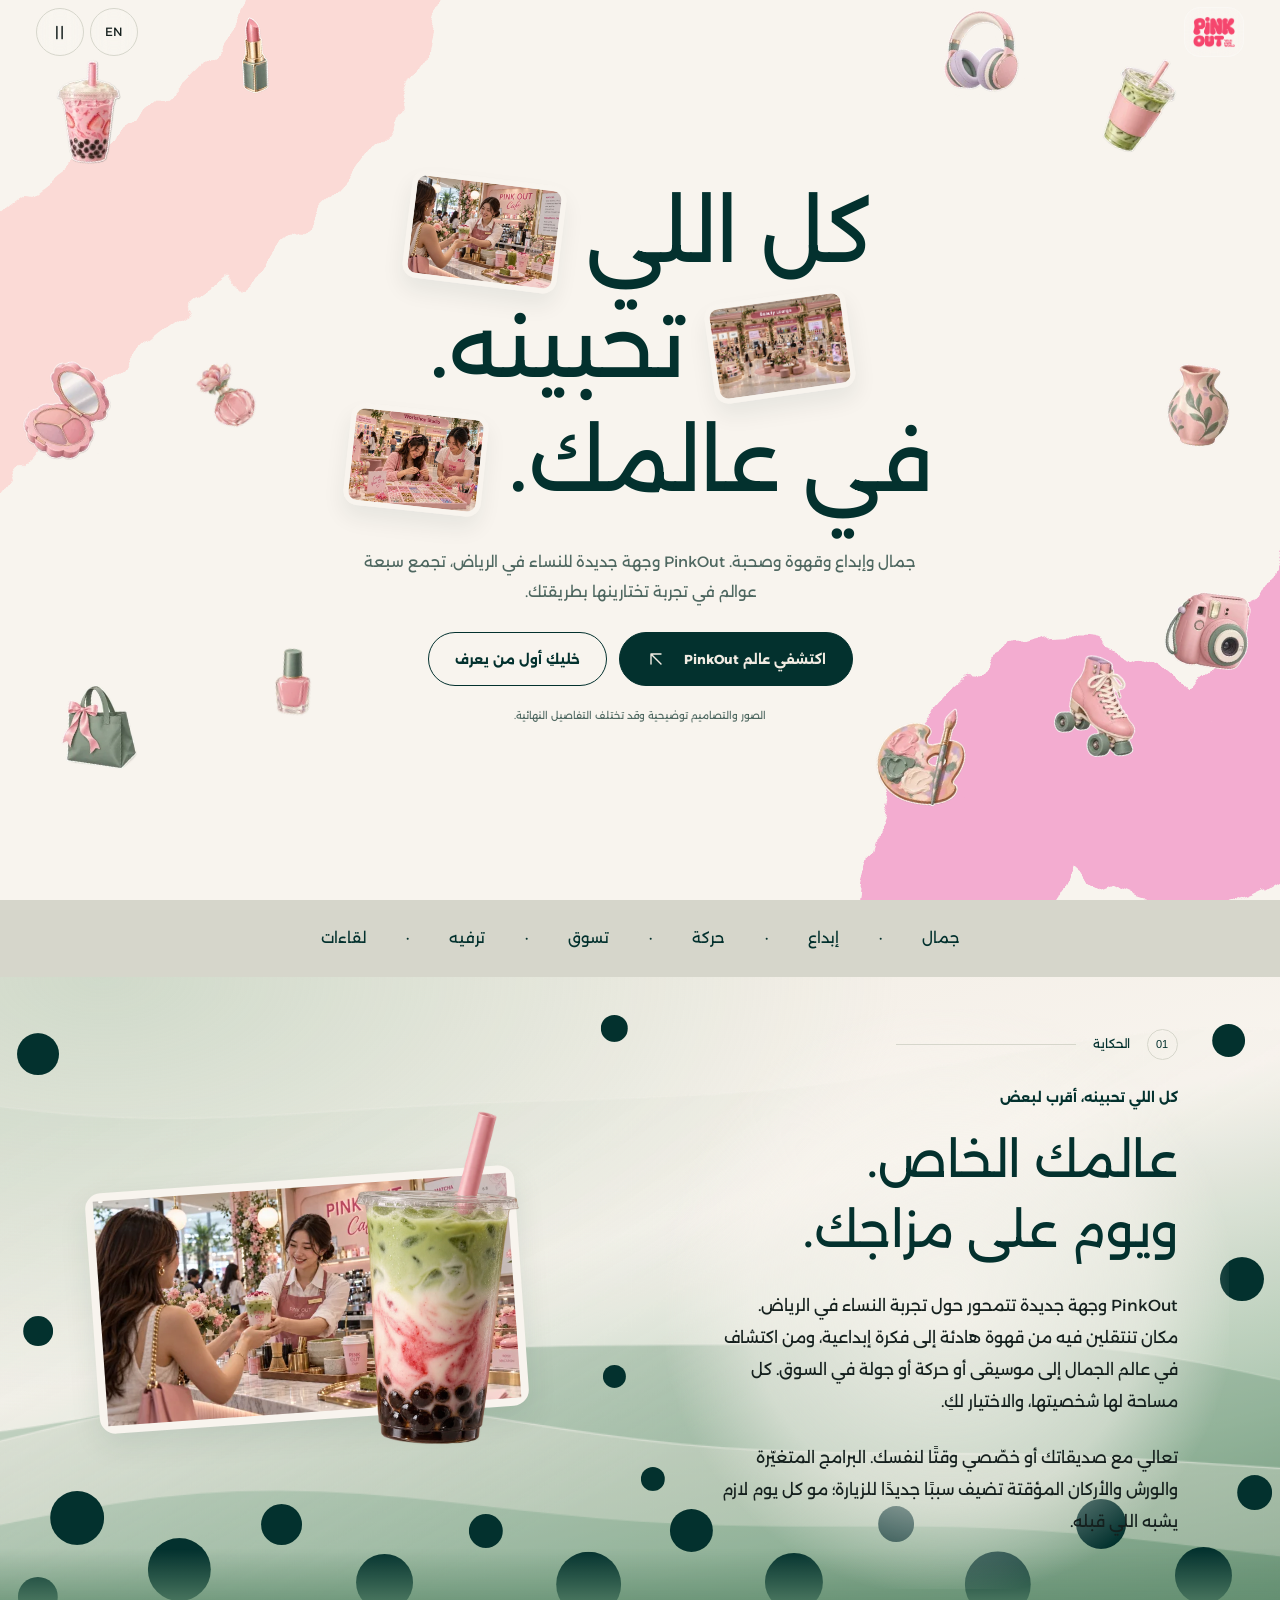
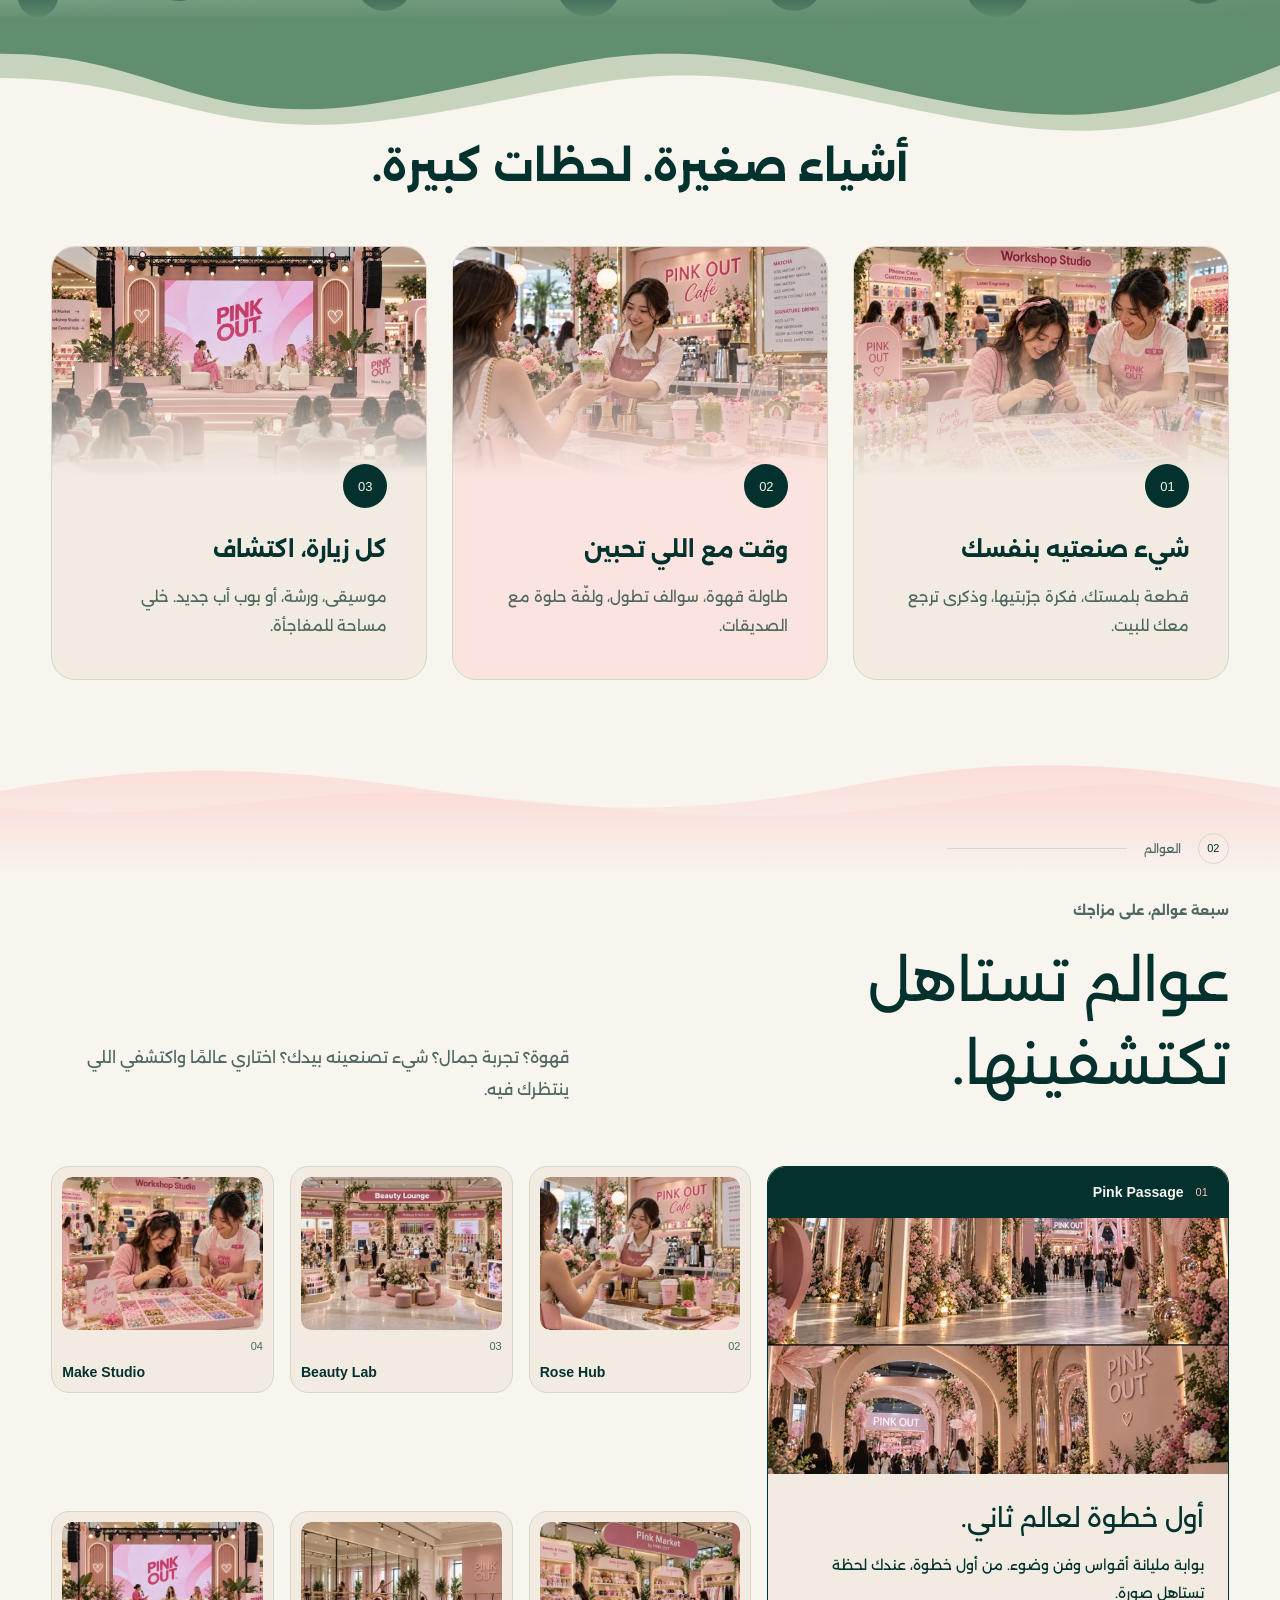
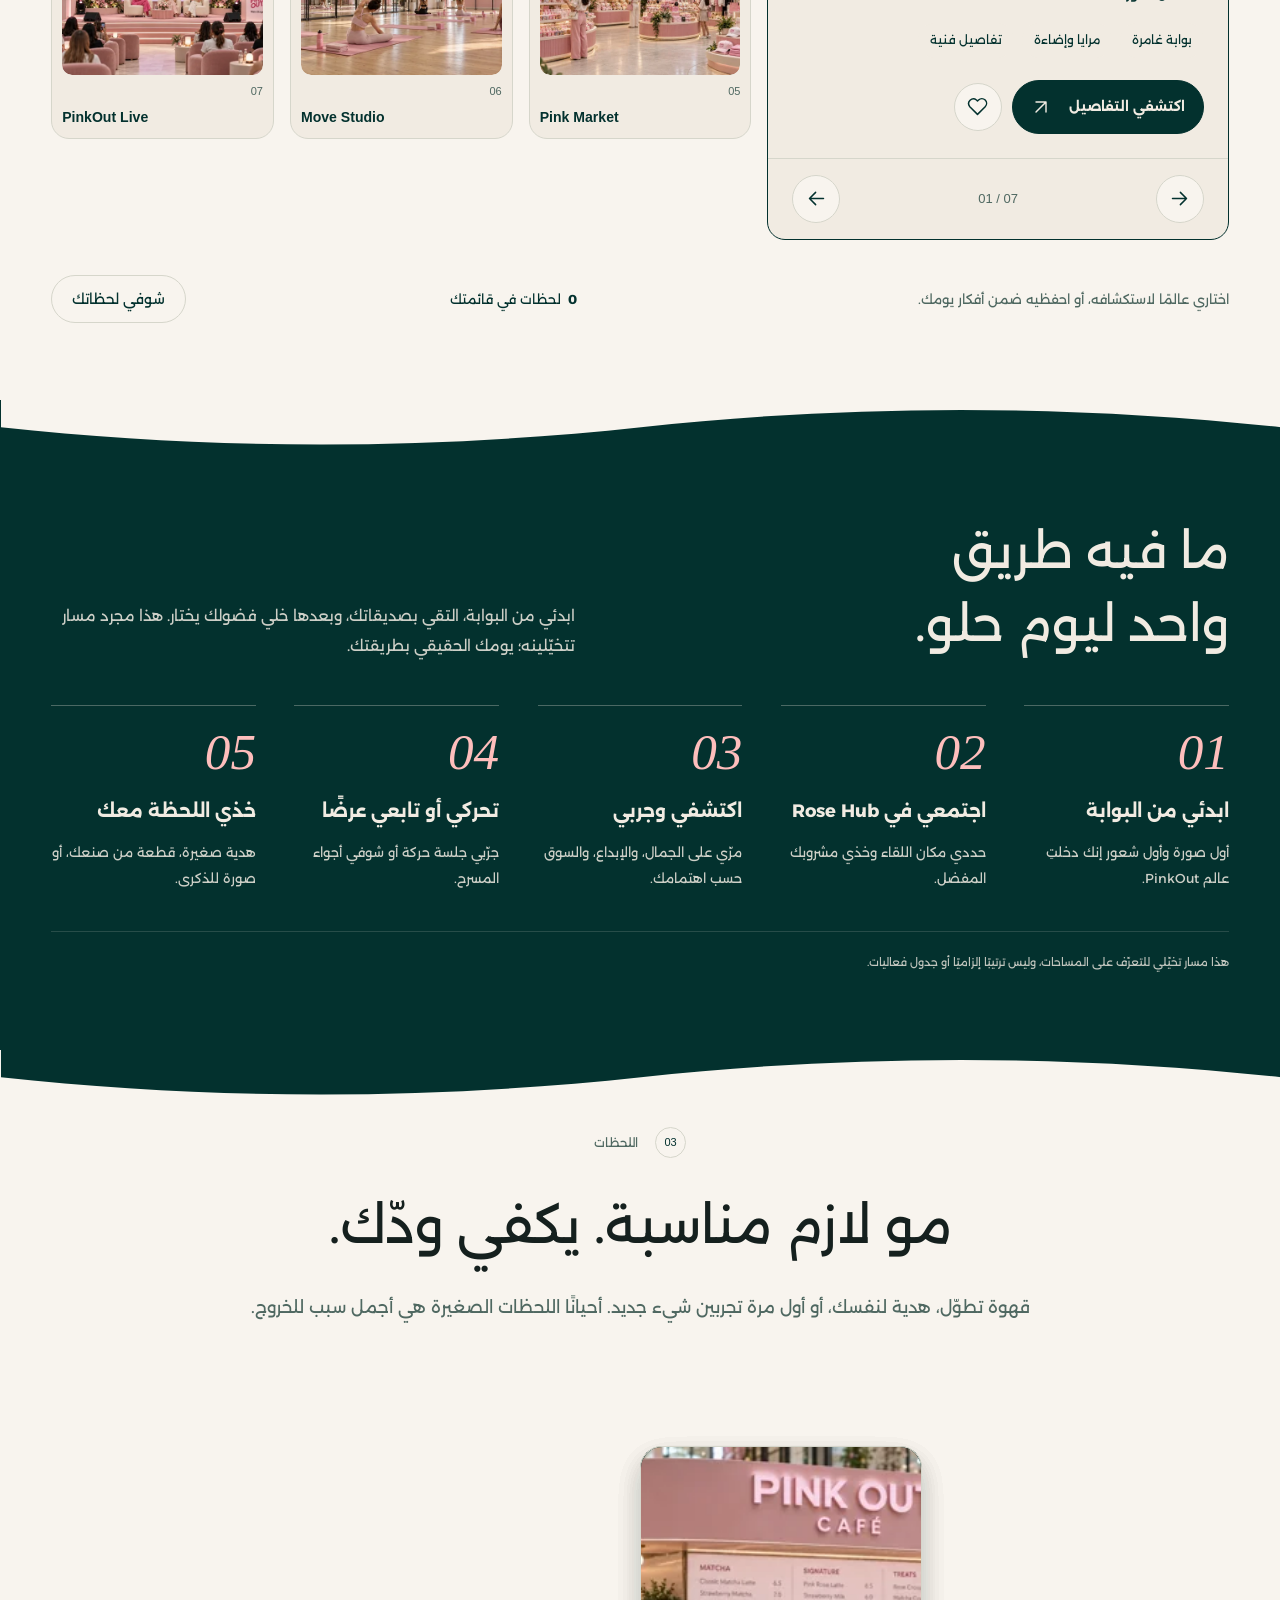
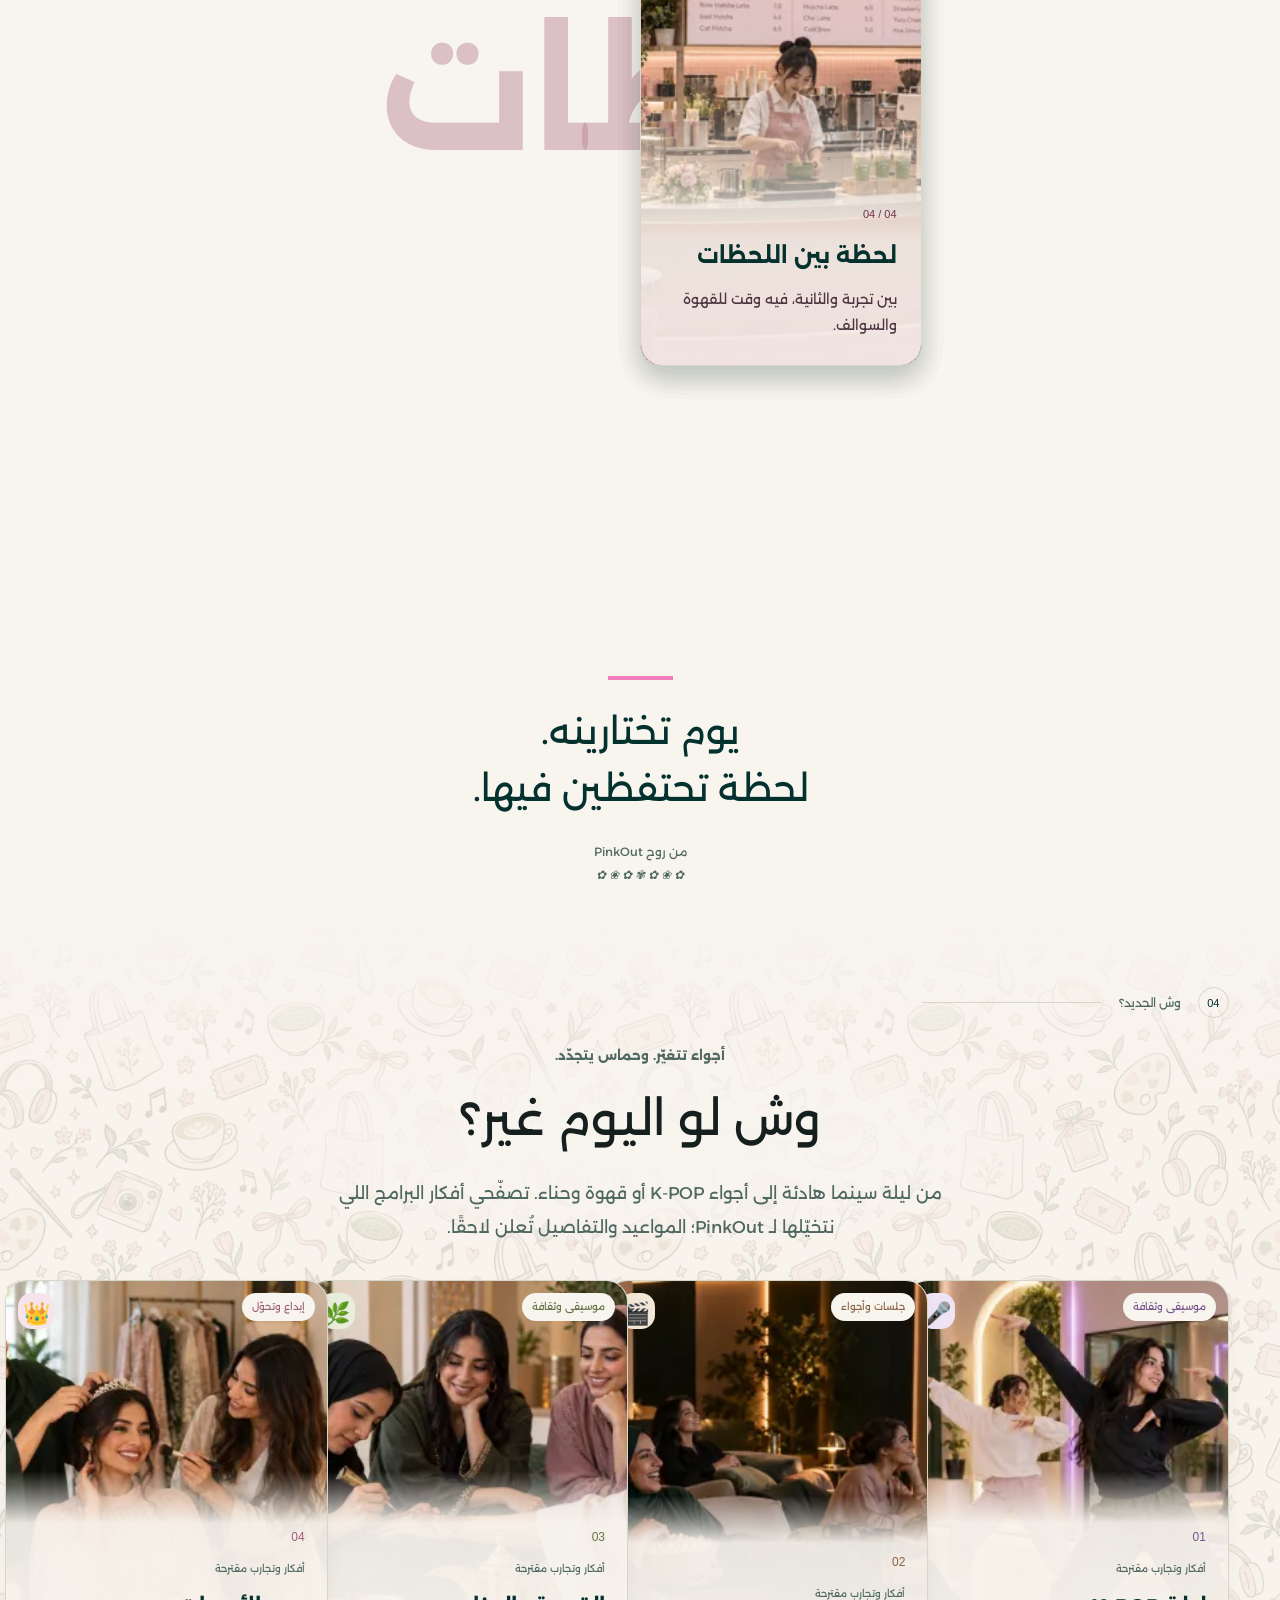
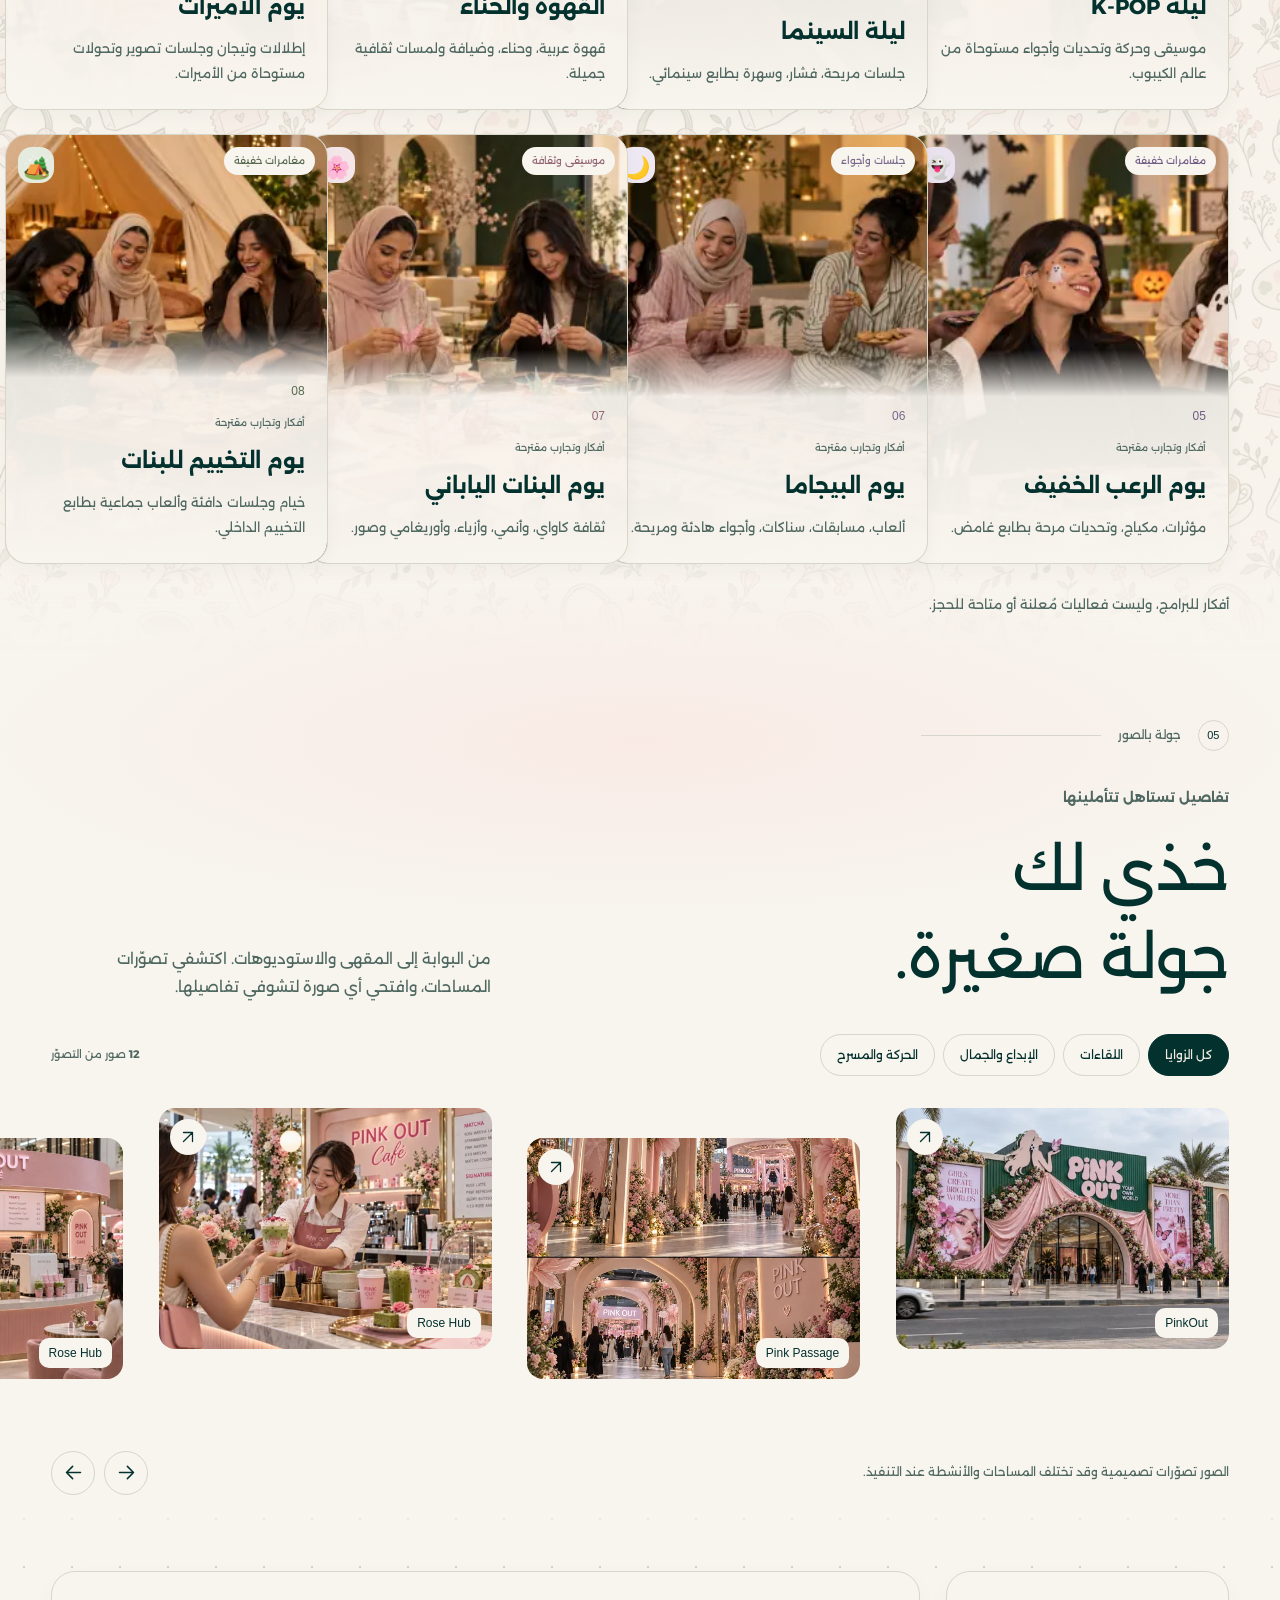
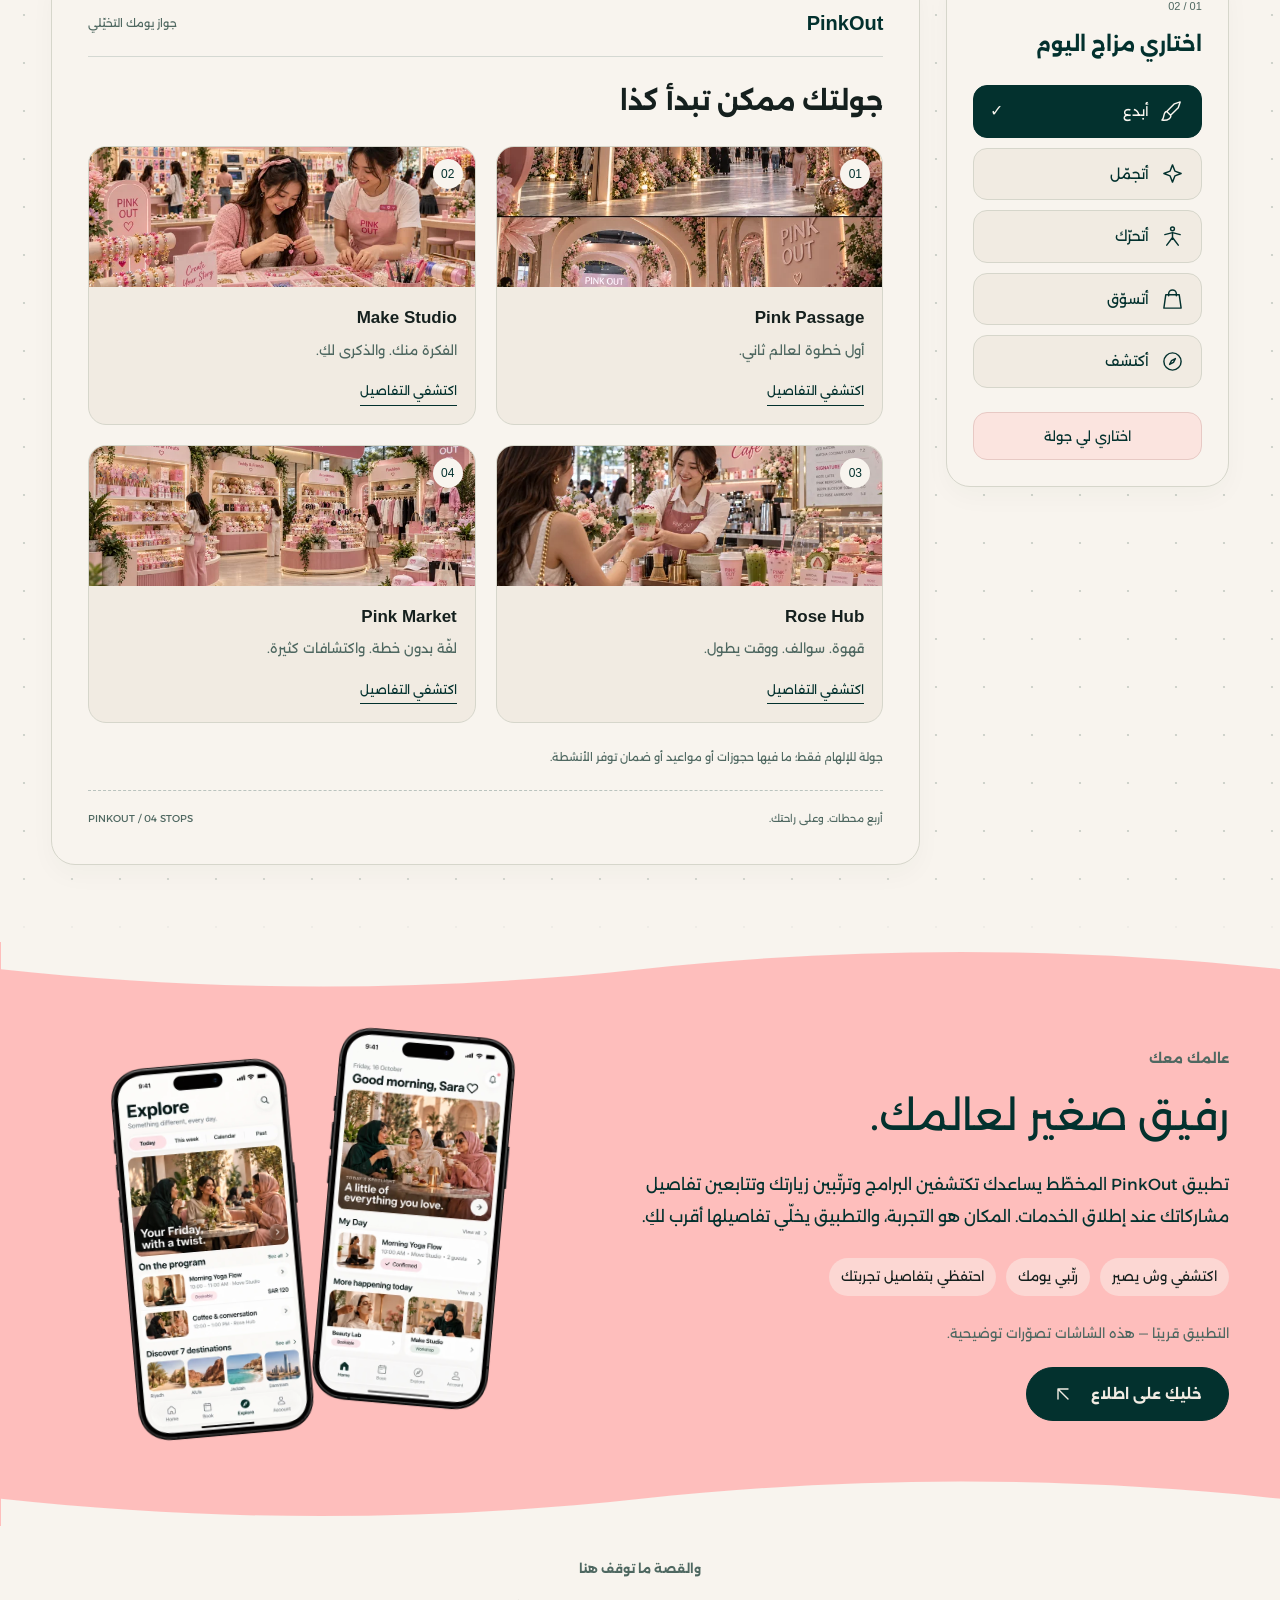
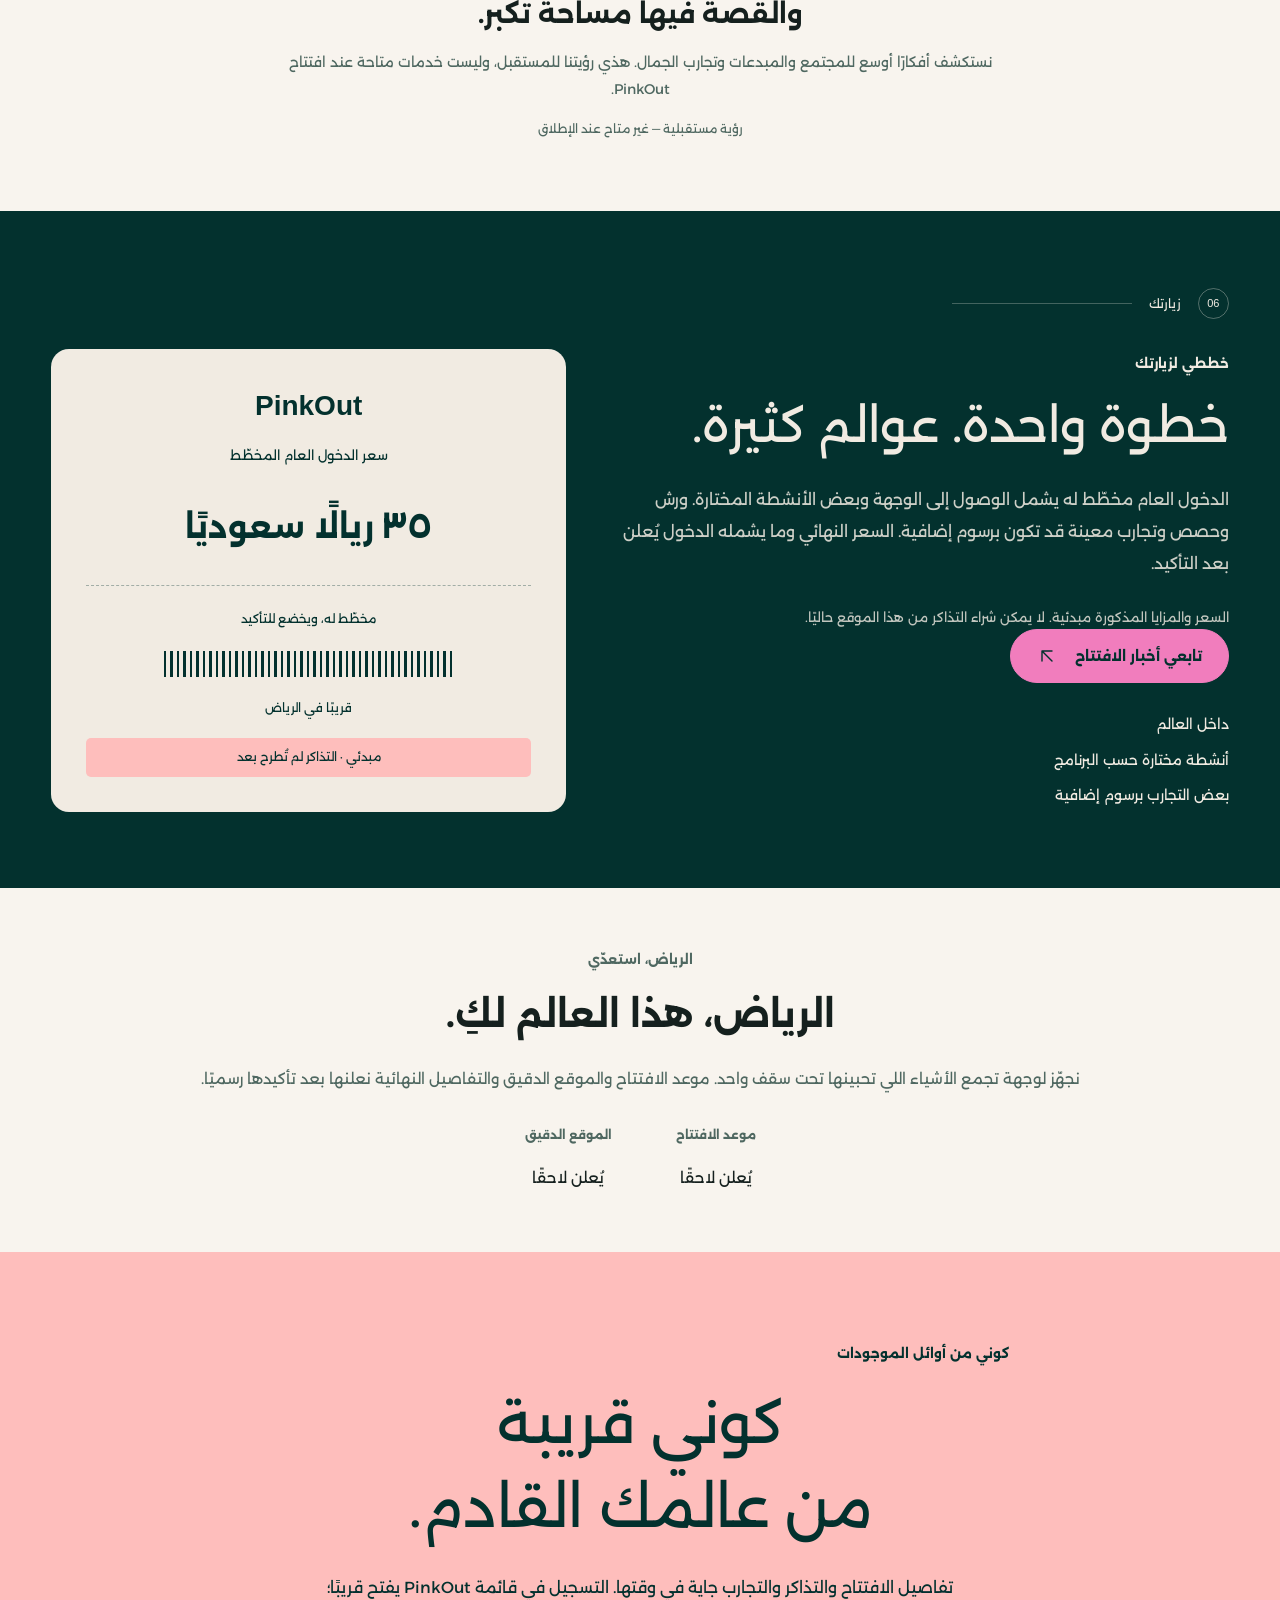
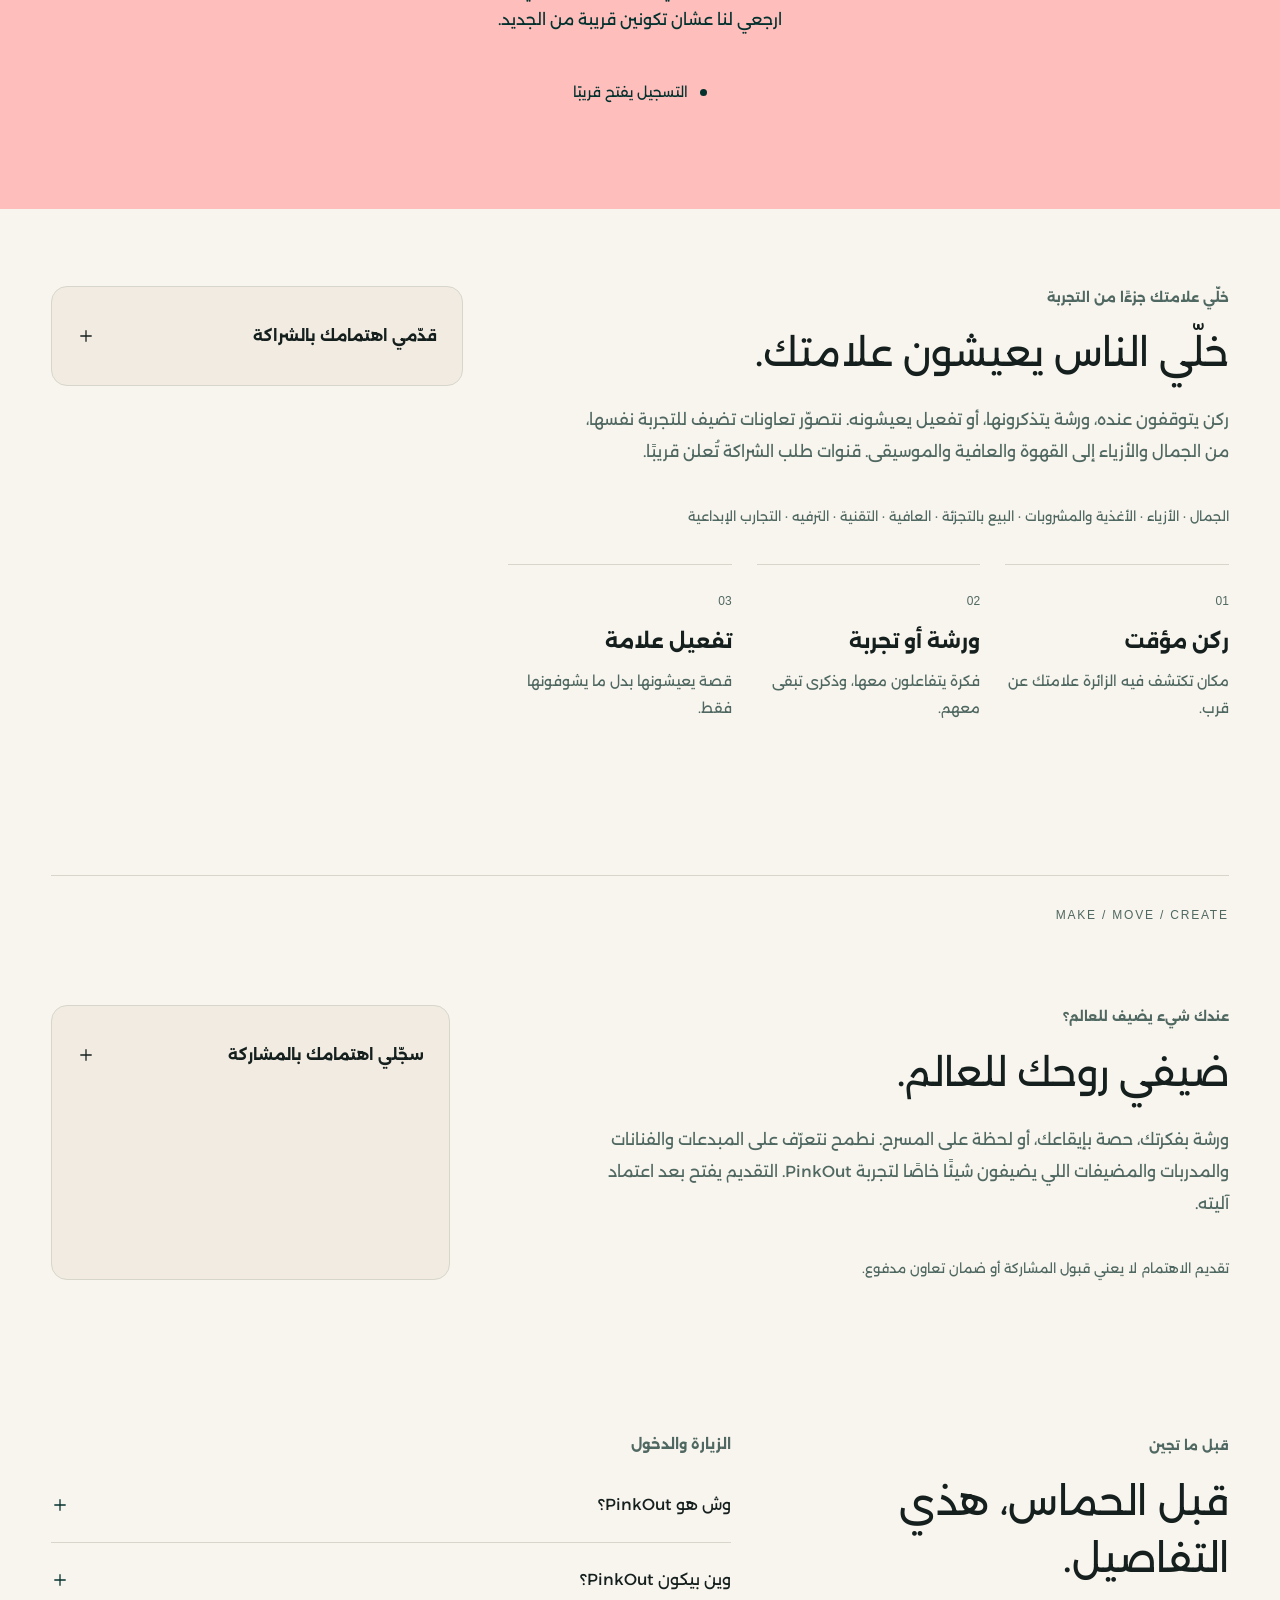
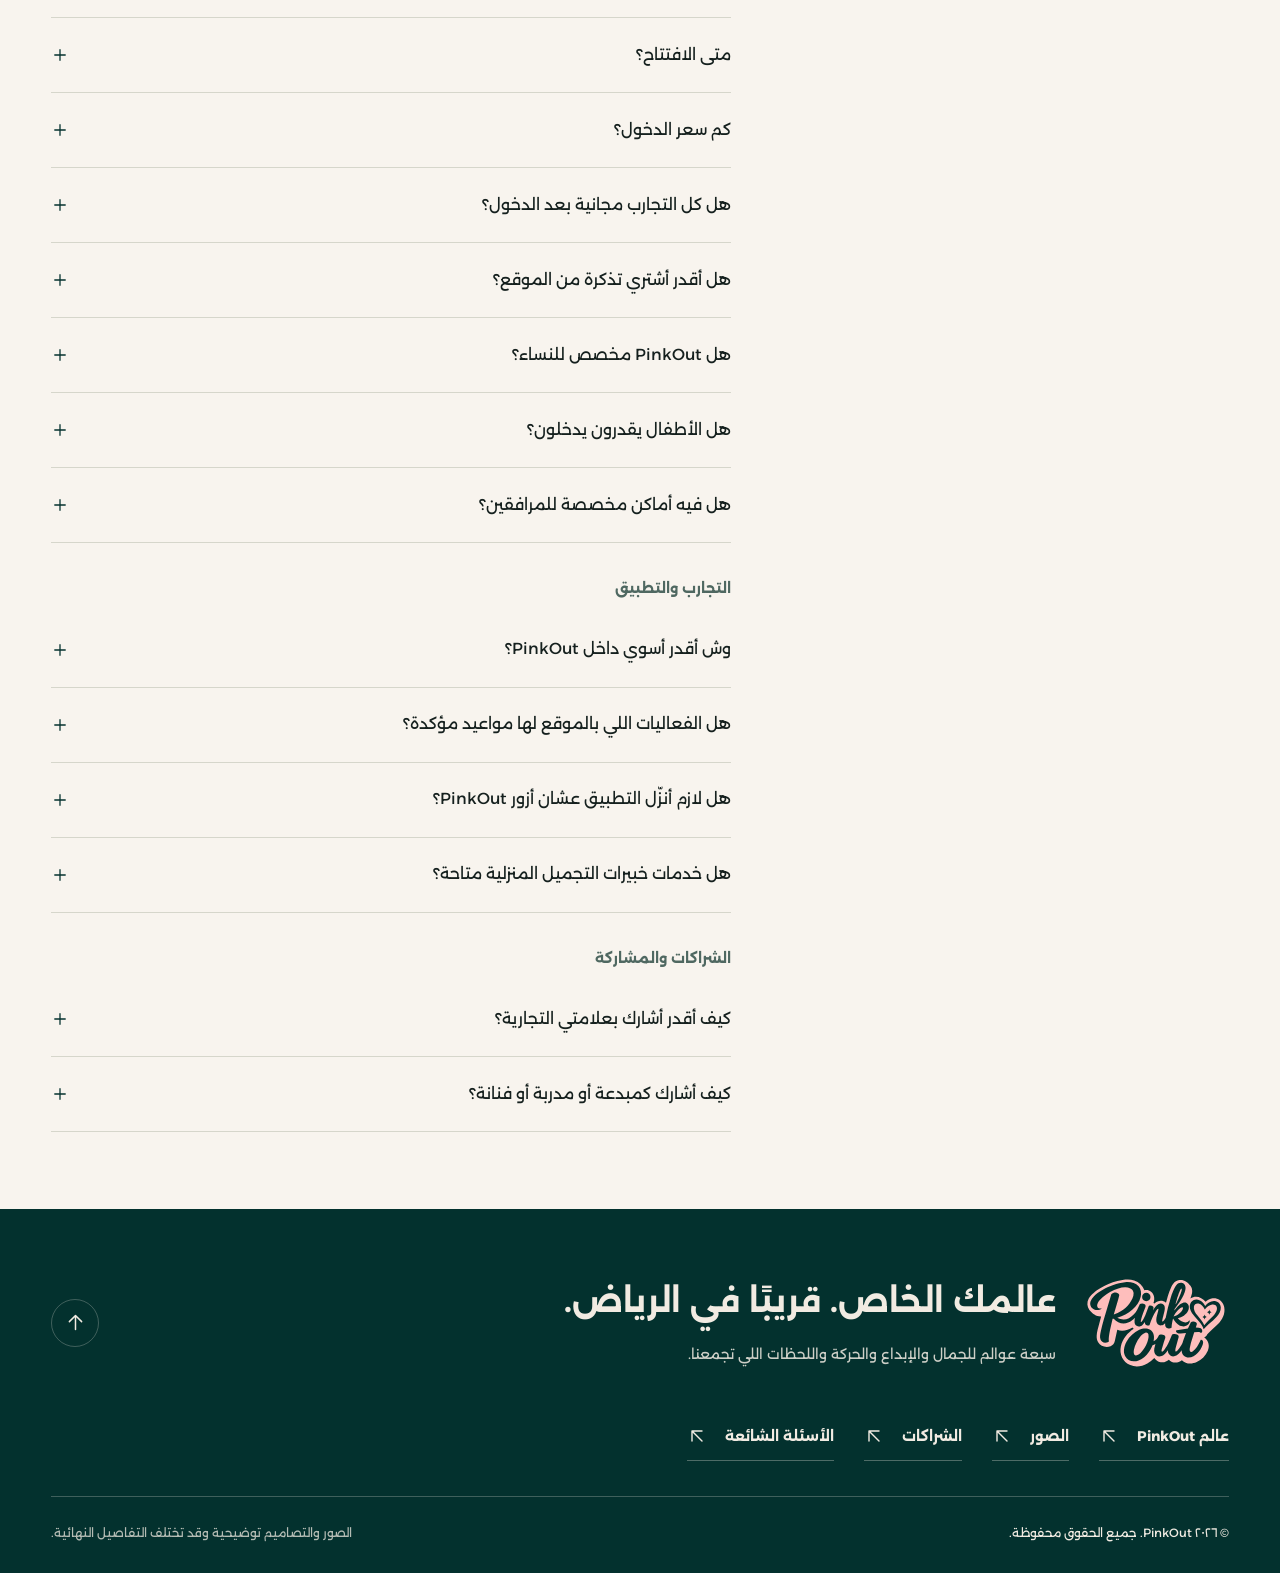
==== index.html @ 0966dd37 "complete app" ====
<!doctype html>
<html lang="ar" dir="rtl">

<head>
      <meta charset="utf-8">
      <meta name="viewport" content="width=device-width, initial-scale=1">
      <meta name="theme-color" content="#03312e">
      <title>PinkOut | عالمك الخاص — قريبًا في الرياض</title>
      <meta name="description"
            content="اكتشفي PinkOut، عالمًا جديدًا في الرياض يجمع الجمال والإبداع والتسوق والحركة والترفيه واللحظات الاجتماعية.">
      <meta property="og:title" content="PinkOut — عالمك الخاص">
      <meta property="og:description" content="سبع وجهات، وفرص كثيرة للاستكشاف. قريبًا في الرياض.">
      <meta property="og:type" content="website">
      <meta property="og:image" content="https://pinkoutsa.com/assets/photographic/hero.webp">
      <link rel="icon" type="image/svg+xml" href="assets/logo.svg">
      <link rel="preload" href="assets/alexandria-regular.ttf" as="font" type="font/ttf" crossorigin="">
      <script defer src="content.js?v=20261015-day-planner-restored"></script>
      <script defer src="app.js?v=20261015-day-planner-restored"></script>
      <link rel="stylesheet" href="styles.css?v=20261014-green-tea">
      <link rel="canonical" href="https://pinkoutsa.com/">
      <script defer src="program-effects.js?v=20261015-full-burst"></script>
      <script defer src="moments.js?v=20261015-restored-sticky-moments"></script>
      <script defer src="motion.js?v=20261014-gallery-layout"></script>
      <script defer src="tea-physics.js?v=20261014-gallery-layout"></script>
      <script defer src="tea.js?v=20261014-green-tea"></script>
      <link rel="stylesheet" href="layout.css?v=20261015-closer-phones">
      <link rel="stylesheet" href="hero-bg-ob.css">

</head>

<body>
      <a class="skip" href="#main"><span data-i18n="nav.skip">تخطّي إلى المحتوى</span></a>

      <header class="header">
            <a href="#home" class="brand" aria-label="PinkOut">
                  <img src="assets/logo.png" alt="PinkOut" width="48" height="48">
            </a>
            <nav id="navigation" aria-label="القائمة" data-label="ui.menu">
            </nav>
            <a class="header-join flower-field-container" href="#waitlist">
                  <span><i>❀</i>&nbsp;</span>
                  <span class="join-label" data-i18n="nav.join">
                        خليكِ قريبة
                  </span>
                  <span>&nbsp;<i>✿</i></span>
                  <span class="flower-field" aria-hidden="true">
                        <i>✿</i>
                        <i>❀</i>
                        <i>✿</i>
                        <i>✾</i>
                        <i>✿</i>
                        <i>❀</i>
                        <i>✿</i>
                        <i>✾</i>
                        <i>❀</i>
                        <i>✿</i>
                        <i>✾</i>
                        <i>❀</i>
                  </span>
            </a>
            <div class="header-tools">
                  <button class="lang-button" id="language" type="button" lang="en"
                        aria-label="Switch to English">EN</button>
                  <button class="motion-button" id="motion" type="button" data-label="ui.motion"
                        aria-label="إيقاف الحركة" aria-pressed="false">
                        <span aria-hidden="true">
                              <svg xmlns="http://www.w3.org/2000/svg" class="icon icon--pause" viewBox="0 0 24 24"
                                    fill="none" stroke="currentColor" stroke-width="1.7" stroke-linecap="round"
                                    stroke-linejoin="round" aria-hidden="true" focusable="false">
                                    <path d="M9 5v14M15 5v14"></path>
                              </svg>
                        </span>
                  </button>
            </div>
      </header>
      <main id="main">
            <section id="home" class="hero reference-hero">
                  <div class="hero-bg-ob__stickers" aria-hidden="true">
                        <img class="hero-bg-ob__sticker" src="assets/stickers/boba-tea-280.webp"
                              srcset="assets/stickers/boba-tea-140.webp 140w, assets/stickers/boba-tea-280.webp 280w, assets/stickers/boba-tea-420.webp 420w"
                              sizes="(max-width: 350px) 42px, (max-width: 566px) 12vw, (max-width: 767px) 68px, clamp(48px, 8vw, 140px)"
                              fetchpriority="low" alt="" aria-hidden="true" decoding="async" draggable="false"
                              width="280" height="280">
                        <img class="hero-bg-ob__sticker" src="assets/stickers/lipstick-280.webp"
                              srcset="assets/stickers/lipstick-140.webp 140w, assets/stickers/lipstick-280.webp 280w, assets/stickers/lipstick-420.webp 420w"
                              sizes="(max-width: 350px) 42px, (max-width: 566px) 12vw, (max-width: 767px) 68px, clamp(48px, 6vw, 140px)"
                              fetchpriority="low" alt="" aria-hidden="true" decoding="async" draggable="false"
                              width="280" height="280">
                        <img class="hero-bg-ob__sticker" src="assets/stickers/makeup-compact-280.webp"
                              srcset="assets/stickers/makeup-compact-140.webp 140w, assets/stickers/makeup-compact-280.webp 280w, assets/stickers/makeup-compact-420.webp 420w"
                              sizes="(max-width: 350px) 42px, (max-width: 566px) 12vw, (max-width: 767px) 68px, clamp(48px, 8vw, 140px)"
                              fetchpriority="low" alt="" aria-hidden="true" decoding="async" draggable="false"
                              width="280" height="280">
                        <img class="hero-bg-ob__sticker" src="assets/stickers/nail-polish-280.webp"
                              srcset="assets/stickers/nail-polish-140.webp 140w, assets/stickers/nail-polish-280.webp 280w, assets/stickers/nail-polish-420.webp 420w"
                              sizes="(max-width: 350px) 42px, (max-width: 566px) 12vw, (max-width: 767px) 68px, clamp(48px, 5.5vw, 140px)"
                              fetchpriority="low" alt="" aria-hidden="true" decoding="async" draggable="false"
                              width="280" height="280">
                        <img class="hero-bg-ob__sticker" src="assets/stickers/matcha-280.webp"
                              srcset="assets/stickers/matcha-140.webp 140w, assets/stickers/matcha-280.webp 280w, assets/stickers/matcha-420.webp 420w"
                              sizes="(max-width: 350px) 42px, (max-width: 566px) 12vw, (max-width: 767px) 68px, clamp(48px, 8vw, 140px)"
                              fetchpriority="low" alt="" aria-hidden="true" decoding="async" draggable="false"
                              width="280" height="280">
                        <img class="hero-bg-ob__sticker" src="assets/stickers/pottery-vase-280.webp"
                              srcset="assets/stickers/pottery-vase-140.webp 140w, assets/stickers/pottery-vase-280.webp 280w, assets/stickers/pottery-vase-420.webp 420w"
                              sizes="(max-width: 350px) 42px, (max-width: 566px) 12vw, (max-width: 767px) 68px, clamp(48px, 7vw, 140px)"
                              fetchpriority="low" alt="" aria-hidden="true" decoding="async" draggable="false"
                              width="280" height="280">
                        <img class="hero-bg-ob__sticker" src="assets/stickers/headphones-280.webp"
                              srcset="assets/stickers/headphones-140.webp 140w, assets/stickers/headphones-280.webp 280w, assets/stickers/headphones-420.webp 420w"
                              sizes="(max-width: 350px) 42px, (max-width: 566px) 12vw, (max-width: 767px) 68px, clamp(48px, 7vw, 140px)"
                              fetchpriority="low" alt="" aria-hidden="true" decoding="async" draggable="false"
                              width="280" height="280">
                        <img class="hero-bg-ob__sticker" src="assets/stickers/roller-skate-280.webp"
                              srcset="assets/stickers/roller-skate-140.webp 140w, assets/stickers/roller-skate-280.webp 280w, assets/stickers/roller-skate-420.webp 420w"
                              sizes="(max-width: 350px) 42px, (max-width: 566px) 12vw, (max-width: 767px) 68px, clamp(48px, 8vw, 140px)"
                              fetchpriority="low" alt="" aria-hidden="true" decoding="async" draggable="false"
                              width="280" height="280">
                        <img class="hero-bg-ob__sticker" src="assets/stickers/shopping-tote-280.webp"
                              srcset="assets/stickers/shopping-tote-140.webp 140w, assets/stickers/shopping-tote-280.webp 280w, assets/stickers/shopping-tote-420.webp 420w"
                              sizes="(max-width: 350px) 42px, (max-width: 566px) 12vw, (max-width: 767px) 68px, clamp(48px, 7vw, 140px)"
                              fetchpriority="low" alt="" aria-hidden="true" decoding="async" draggable="false"
                              width="280" height="280">
                        <img class="hero-bg-ob__sticker" src="assets/stickers/instant-camera-280.webp"
                              srcset="assets/stickers/instant-camera-140.webp 140w, assets/stickers/instant-camera-280.webp 280w, assets/stickers/instant-camera-420.webp 420w"
                              sizes="(max-width: 350px) 42px, (max-width: 566px) 12vw, (max-width: 767px) 68px, clamp(48px, 7vw, 140px)"
                              fetchpriority="low" alt="" aria-hidden="true" decoding="async" draggable="false"
                              width="280" height="280">
                        <img class="hero-bg-ob__sticker" src="assets/stickers/perfume-280.webp"
                              srcset="assets/stickers/perfume-140.webp 140w, assets/stickers/perfume-280.webp 280w, assets/stickers/perfume-420.webp 420w"
                              sizes="(max-width: 350px) 42px, (max-width: 566px) 12vw, (max-width: 767px) 68px, clamp(48px, 5.5vw, 140px)"
                              fetchpriority="low" alt="" aria-hidden="true" decoding="async" draggable="false"
                              width="280" height="280">
                        <img class="hero-bg-ob__sticker" src="assets/stickers/painting-palette-280.webp"
                              srcset="assets/stickers/painting-palette-140.webp 140w, assets/stickers/painting-palette-280.webp 280w, assets/stickers/painting-palette-420.webp 420w"
                              sizes="(max-width: 350px) 42px, (max-width: 566px) 12vw, (max-width: 767px) 68px, clamp(48px, 8vw, 140px)"
                              fetchpriority="low" alt="" aria-hidden="true" decoding="async" draggable="false"
                              width="280" height="280">
                  </div>
                  <div class="hero-content">
                        <h1 class="collage-title">
                              <span class="hero-row">
                                    <span class="hero-words" data-i18n="reference.hero1">
                                          كـــل الـلــي
                                    </span>
                                    <span class="hero-tile tile-one">
                                          <img src="assets/photographic/hub-small.webp" width="650" height="365"
                                                alt="تصوّر Rose Hub" data-alt="image.hub" fetchpriority="high">
                                    </span>
                              </span>
                              <span class="hero-row">
                                    <span class="hero-tile tile-two">
                                          <img src="assets/photographic/beauty-small.webp" width="650" height="365"
                                                alt="تصوّر Beauty Lab" data-alt="image.beauty" fetchpriority="high">
                                    </span>
                                    <span class="hero-words" data-i18n="reference.hero2">تــحـبـيـنــه.</span>
                              </span>
                              <span class="hero-row">
                                    <span class="hero-words" data-i18n="reference.hero3">في عالمك.</span>
                                    <span class="hero-tile tile-three">
                                          <img src="assets/photographic/make-small.webp" width="650" height="365"
                                                alt="تصوّر Make Studio" data-alt="image.make" fetchpriority="high">
                                    </span>
                              </span>
                        </h1>
                        <p class="hero-desc" data-i18n="reference.heroBody">
                              جمال وإبداع وقهوة وصحبة. PinkOut وجهة جديدة
                              للنساء في الرياض، تجمع سبعة عوالم في تجربة تختارينها بطريقتك.
                        </p>
                        <div class="actions">
                              <a class="btn" href="#worlds">
                                    <span data-i18n="hero.ctaSecondary">اكتشفي عالم PinkOut</span>
                                    <span class="arrow" aria-hidden="true"><svg xmlns="http://www.w3.org/2000/svg"
                                                class="icon icon--arrow-up-right" viewBox="0 0 24 24" fill="none"
                                                stroke="currentColor" stroke-width="1.7" stroke-linecap="round"
                                                stroke-linejoin="round" aria-hidden="true" focusable="false">
                                                <path d="M6 18 18 6M6 6h12v12"></path>
                                          </svg>
                                    </span>
                              </a>
                              <a class="btn outline" href="#waitlist">
                                    <span data-i18n="hero.ctaPrimary">خليكِ أول من يعرف</span>
                              </a>
                        </div>
                        <p class="hero-note" data-i18n="general.conceptDisclaimer">
                              الصور والتصاميم توضيحية وقد تختلف
                              التفاصيل النهائية.
                        </p>
                  </div>
            </section>
            <div class="experience-ribbon">
                  <span data-i18n="ribbon.beauty">جمال</span><span data-i18n="ribbon.create">إبداع</span><span
                        data-i18n="ribbon.move">حركة</span><span data-i18n="ribbon.shop">تسوق</span><span
                        data-i18n="ribbon.live">ترفيه</span><span data-i18n="ribbon.connect">لقاءات</span>
            </div>

            <section class="section about tea-about" id="about" data-chapter="story">
                  <div class="tea-liquid" aria-hidden="true"><canvas class="tea-fluid" aria-hidden="true"></canvas>
                  </div>
                  <div class="boba-field" aria-hidden="true"><span class="boba-ball" data-x="3" data-y="12"
                              style="--px:3%;--py:12%;--size:42px"></span><span class="boba-ball" data-x="96"
                              data-y="10" style="--px:96%;--py:10%;--size:33px"></span><span class="boba-ball"
                              data-x="48" data-y="8" style="--px:48%;--py:8%;--size:27px"></span><span class="boba-ball"
                              data-x="3" data-y="55" style="--px:3%;--py:55%;--size:30px"></span><span class="boba-ball"
                              data-x="97" data-y="47" style="--px:97%;--py:47%;--size:44px"></span><span
                              class="boba-ball" data-x="48" data-y="62"
                              style="--px:48%;--py:62%;--size:23px"></span><span class="boba-ball" data-x="6"
                              data-y="84" style="--px:6%;--py:84%;--size:54px"></span><span class="boba-ball"
                              data-x="14" data-y="92" style="--px:14%;--py:92%;--size:63px"></span><span
                              class="boba-ball" data-x="22" data-y="85"
                              style="--px:22%;--py:85%;--size:41px"></span><span class="boba-ball" data-x="30"
                              data-y="94" style="--px:30%;--py:94%;--size:57px"></span><span class="boba-ball"
                              data-x="38" data-y="86" style="--px:38%;--py:86%;--size:34px"></span><span
                              class="boba-ball" data-x="46" data-y="95"
                              style="--px:46%;--py:95%;--size:65px"></span><span class="boba-ball" data-x="54"
                              data-y="86" style="--px:54%;--py:86%;--size:43px"></span><span class="boba-ball"
                              data-x="62" data-y="94" style="--px:62%;--py:94%;--size:58px"></span><span
                              class="boba-ball" data-x="70" data-y="85"
                              style="--px:70%;--py:85%;--size:36px"></span><span class="boba-ball" data-x="78"
                              data-y="95" style="--px:78%;--py:95%;--size:66px"></span><span class="boba-ball"
                              data-x="86" data-y="85" style="--px:86%;--py:85%;--size:50px"></span><span
                              class="boba-ball" data-x="94" data-y="93"
                              style="--px:94%;--py:93%;--size:57px"></span><span class="boba-ball" data-x="3"
                              data-y="98" style="--px:3%;--py:98%;--size:40px"></span><span class="boba-ball"
                              data-x="98" data-y="80" style="--px:98%;--py:80%;--size:35px"></span><span
                              class="boba-ball" data-x="51" data-y="78" style="--px:51%;--py:78%;--size:24px"></span>
                  </div>
                  <div class="about-copy reveal">
                        <div class="journal-kicker">
                              <span class="chapter-number" lang="en">01</span><span
                                    data-i18n="journal.story">الحكاية</span><span class="kicker-rule"
                                    aria-hidden="true"></span>
                        </div>
                        <p class="eyebrow" data-i18n="about.eyebrow">كل اللي تحبينه، أقرب لبعض</p>
                        <h2 data-i18n="about.title">عالمك الخاص.
                              ويوم على مزاجك.</h2>
                        <p data-i18n="about.body1">PinkOut وجهة جديدة تتمحور حول تجربة النساء في الرياض. مكان تنتقلين
                              فيه من قهوة هادئة إلى فكرة إبداعية، ومن اكتشاف في عالم الجمال إلى موسيقى أو حركة أو جولة
                              في السوق. كل مساحة لها شخصيتها، والاختيار لكِ.</p>
                        <p data-i18n="about.body2">تعالي مع صديقاتك أو خصّصي وقتًا لنفسك. البرامج المتغيّرة والورش
                              والأركان المؤقتة تضيف سببًا جديدًا للزيارة؛ مو كل يوم لازم يشبه اللي قبله.</p>
                  </div>
                  <div class="about-art tea-stage" role="group" data-label="tea.scene"
                        aria-label="تصوّر فني مستوحى من مشروبات البوبا">
                        <div class="tea-stage-inner">
                              <div class="tea-cup tea-cup-matcha">
                                    <img src="assets/tea/strawberry-matcha.webp" width="750" height="1000" alt=""
                                          aria-hidden="true" loading="lazy" decoding="async">
                              </div>
                              <div class="tea-cafe-note">
                                    <img src="assets/photographic/hub-small.webp" width="650" height="365"
                                          alt="تصوّر Rose Hub" data-alt="image.hub" loading="lazy" decoding="async">
                              </div>
                        </div>
                  </div>
            </section>
            <section id="pillars" class="section pillars" aria-labelledby="pillars-title">
                  <svg class="pillars-liquid-edge" viewBox="0 0 1440 160" preserveAspectRatio="none" aria-hidden="true"
                        focusable="false">
                        <path class="pillars-liquid-edge__milk"
                              d="M0 42C180 42 220 140 430 102S700 10 920 66S1230 150 1440 56V160H0Z" />
                        <path class="pillars-liquid-edge__cream"
                              d="M0 72C180 72 240 156 450 122S720 40 940 91S1240 164 1440 88V160H0Z" />
                  </svg>
                  <h2 id="pillars-title" class="reveal" data-i18n="pillars.title">أشياء صغيرة. لحظات كبيرة.</h2>
                  <div class="pillar-grid">
                        <article class="pillar reveal">
                              <span class="pillar-scene" aria-hidden="true">
                                    <img src="assets/photographic/make-small.webp" width="650" height="365" alt=""
                                          loading="lazy" decoding="async">
                              </span>
                              <small>01</small>
                              <h3 data-i18n="pillar.create.title">شيء صنعتيه بنفسك</h3>
                              <p data-i18n="pillar.create.body">قطعة بلمستك، فكرة جرّبتيها، وذكرى ترجع معك للبيت.</p>
                        </article>
                        <article class="pillar reveal">
                              <span class="pillar-scene" aria-hidden="true">
                                    <img src="assets/photographic/hub-small.webp" width="650" height="365" alt=""
                                          loading="lazy" decoding="async">
                              </span>
                              <small>02</small>
                              <h3 data-i18n="pillar.connect.title">وقت مع اللي تحبين</h3>
                              <p data-i18n="pillar.connect.body">طاولة قهوة، سوالف تطول، ولفّة حلوة مع الصديقات.</p>
                        </article>
                        <article class="pillar reveal">
                              <span class="pillar-scene" aria-hidden="true">
                                    <img src="assets/photographic/live-small.webp" width="650" height="365" alt=""
                                          loading="lazy" decoding="async">
                              </span>
                              <small>03</small>
                              <h3 data-i18n="pillar.discover.title">كل زيارة، اكتشاف</h3>
                              <p data-i18n="pillar.discover.body">موسيقى، ورشة، أو بوب أب جديد. خلي مساحة للمفاجأة.</p>
                        </article>
                  </div>
            </section>
            <section id="worlds" class="section worlds" data-chapter="worlds">
                  <div class="journal-kicker">
                        <span class="chapter-number" lang="en">02</span>
                        <span data-i18n="journal.worlds">العوالم</span>
                        <span class="kicker-rule" aria-hidden="true"></span>
                  </div>
                  <div class="section-head reveal">
                        <span class="section-index" data-i18n="worlds.kicker">دليل عالمك</span>
                        <p class="eyebrow" data-i18n="worlds.eyebrow">سبعة عوالم، على مزاجك</p>
                        <h2 data-i18n="worlds.title">عوالم تستاهل تكتشفينها.</h2>
                        <p class="lead" data-i18n="worlds.intro">
                              قهوة؟ تجربة جمال؟ شيء تصنعينه بيدك؟ اختاري عالمًا واكتشفي اللي ينتظرك فيه.
                        </p>
                  </div>
                  <div class="world-layout">
                        <div class="world-list" role="group" aria-label="أول محطة؟ اختياركِ." data-label="worlds.title">
                              <article class="world-card is-expanded" data-world-card="passage">
                                    <button type="button" class="world-button active" data-world="passage"
                                          aria-pressed="true" aria-controls="world-panel" aria-expanded="true"><span
                                                class="world-card-photo"><img
                                                      src="assets/photographic/passage-small.webp" width="650"
                                                      height="365" loading="lazy" alt="" aria-hidden="true"></span><span
                                                class="world-num">01</span><bdi>Pink Passage</bdi></button>
                                    <div id="world-panel" class="world-panel" aria-live="polite">
                                          <img style="object-position:50% 50%" class="world-picture"
                                                src="assets/photographic/passage.webp"
                                                srcset="assets/photographic/passage-small.webp 650w, assets/photographic/passage.webp 1386w"
                                                sizes="(max-width: 650px) 90vw, (max-width: 1000px) 45vw, 40vw"
                                                alt="تصوّر تصميمي لـ Pink Passage" data-alt="image.passage"
                                                loading="lazy" decoding="async" width="1386" height="1135">
                                          <div class="world-panel-copy">
                                                <p class="eyebrow" id="world-name">Pink Passage</p>
                                                <h3 class="world-heading" data-i18n="inside.passage.heading">أول خطوة
                                                      لعالم ثاني.
                                                </h3>
                                                <p class="world-description" data-i18n="world.passage">بوابة مليانة
                                                      أقواس وفن وضوء.
                                                      من أول خطوة، عندك لحظة تستاهل صورة.</p>
                                                <div id="world-tags" class="world-tags"></div>
                                                <div class="actions">
                                                      <button type="button" aria-haspopup="dialog"
                                                            aria-controls="world-details" class="btn"
                                                            id="world-detail"><span data-i18n="ui.panel">اكتشفي
                                                                  التفاصيل</span><span aria-hidden="true"><svg
                                                                        xmlns="http://www.w3.org/2000/svg"
                                                                        class="icon icon--arrow-up-right"
                                                                        viewBox="0 0 24 24" fill="none"
                                                                        stroke="currentColor" stroke-width="1.7"
                                                                        stroke-linecap="round" stroke-linejoin="round"
                                                                        aria-hidden="true" focusable="false">
                                                                        <path d="M6 18 18 6M6 6h12v12"></path>
                                                                  </svg></span></button><button type="button"
                                                            id="save-world" class="round" aria-pressed="false"
                                                            data-label="ui.save" aria-label="احفظي هاللحظة"><svg
                                                                  xmlns="http://www.w3.org/2000/svg" viewBox="0 0 24 24"
                                                                  aria-hidden="true">
                                                                  <path
                                                                        d="M20.8 4.6a5.4 5.4 0 0 0-7.6 0L12 5.8l-1.2-1.2a5.4 5.4 0 0 0-7.6 7.6L12 21l8.8-8.8a5.4 5.4 0 0 0 0-7.6Z">
                                                                  </path>
                                                            </svg></button>
                                                </div>
                                          </div>
                                          <div class="world-steps">
                                                <button id="world-prev" type="button" class="round"
                                                      data-label="worlds.prev" aria-label="العالم السابق"><svg
                                                            xmlns="http://www.w3.org/2000/svg"
                                                            class="icon icon--arrow-right" viewBox="0 0 24 24"
                                                            fill="none" stroke="currentColor" stroke-width="1.7"
                                                            stroke-linecap="round" stroke-linejoin="round"
                                                            aria-hidden="true" focusable="false">
                                                            <path d="M4 12h16M13 5l7 7-7 7"></path>
                                                      </svg></button><span id="world-position" lang="en">01 /
                                                      07</span><button id="world-next" type="button" class="round"
                                                      data-label="worlds.next" aria-label="العالم التالي"><svg
                                                            xmlns="http://www.w3.org/2000/svg"
                                                            class="icon icon--arrow-left" viewBox="0 0 24 24"
                                                            fill="none" stroke="currentColor" stroke-width="1.7"
                                                            stroke-linecap="round" stroke-linejoin="round"
                                                            aria-hidden="true" focusable="false">
                                                            <path d="M20 12H4m7-7-7 7 7 7"></path>
                                                      </svg></button>
                                          </div>
                                    </div>
                              </article>
                              <article class="world-card" data-world-card="hub">
                                    <button type="button" class="world-button" data-world="hub" aria-pressed="false"
                                          aria-controls="world-panel" aria-expanded="false"><span
                                                class="world-card-photo"><img src="assets/photographic/hub-small.webp"
                                                      width="650" height="365" loading="lazy" alt=""
                                                      aria-hidden="true"></span><span
                                                class="world-num">02</span><bdi>Rose Hub</bdi></button>
                              </article>
                              <article class="world-card" data-world-card="beauty">
                                    <button type="button" class="world-button" data-world="beauty" aria-pressed="false"
                                          aria-controls="world-panel" aria-expanded="false"><span
                                                class="world-card-photo"><img
                                                      src="assets/photographic/beauty-small.webp" width="650"
                                                      height="365" loading="lazy" alt="" aria-hidden="true"></span><span
                                                class="world-num">03</span><bdi>Beauty Lab</bdi></button>
                              </article>
                              <article class="world-card" data-world-card="make">
                                    <button type="button" class="world-button" data-world="make" aria-pressed="false"
                                          aria-controls="world-panel" aria-expanded="false"><span
                                                class="world-card-photo"><img src="assets/photographic/make-small.webp"
                                                      width="650" height="365" loading="lazy" alt=""
                                                      aria-hidden="true"></span><span
                                                class="world-num">04</span><bdi>Make Studio</bdi></button>
                              </article>
                              <article class="world-card" data-world-card="market">
                                    <button type="button" class="world-button" data-world="market" aria-pressed="false"
                                          aria-controls="world-panel" aria-expanded="false"><span
                                                class="world-card-photo"><img
                                                      src="assets/photographic/market-small.webp" width="650"
                                                      height="365" loading="lazy" alt="" aria-hidden="true"></span><span
                                                class="world-num">05</span><bdi>Pink Market</bdi></button>
                              </article>
                              <article class="world-card" data-world-card="move">
                                    <button type="button" class="world-button" data-world="move" aria-pressed="false"
                                          aria-controls="world-panel" aria-expanded="false"><span
                                                class="world-card-photo"><img src="assets/photographic/move-small.webp"
                                                      width="650" height="365" loading="lazy" alt=""
                                                      aria-hidden="true"></span><span
                                                class="world-num">06</span><bdi>Move Studio</bdi></button>
                              </article>
                              <article class="world-card" data-world-card="live">
                                    <button type="button" class="world-button" data-world="live" aria-pressed="false"
                                          aria-controls="world-panel" aria-expanded="false"><span
                                                class="world-card-photo"><img src="assets/photographic/live-small.webp"
                                                      width="650" height="365" loading="lazy" alt=""
                                                      aria-hidden="true"></span><span
                                                class="world-num">07</span><bdi>PinkOut Live</bdi></button>
                              </article>
                        </div>


                  </div>
                  <div class="world-foot">
                        <p><span data-i18n="worlds.helper">اختاري عالمًا لاستكشافه، أو احفظيه ضمن أفكار يومك.</span></p>
                        <div class="collection">
                              <b id="saved-count">0</b> <span data-i18n="ui.count">لحظات في قائمتك</span>
                        </div>
                        <button type="button" class="collection-toggle chip" id="open-collection" aria-expanded="false"
                              aria-controls="collection-panel"><span data-i18n="collection.open">شوفي
                                    لحظاتك</span></button>
                  </div>
                  <div id="collection-panel" class="collection-panel" hidden>
                        <div class="collection-head">
                              <h3 data-i18n="collection.title">اللحظات اللي اخترتيها</h3>
                              <button id="clear-collection" type="button" class="chip"><span
                                          data-i18n="collection.clear">ابدئي من جديد</span></button>
                        </div>
                        <p id="collection-empty" data-i18n="collection.empty">اختاري قلب أي عالم يعجبك، واجمعي أفكارًا
                              ليومك.</p>
                        <div id="collection-cards" class="collection-cards"></div>
                        <p class="caption" data-i18n="collection.note">قائمة إلهام مؤقتة، وليست حجوزات. تختفي عند إعادة
                              تحميل الصفحة.</p>
                  </div>
            </section>
            <section id="journey" class="section journey dark">
                  <svg class="journey-ripple" viewBox="0 0 1440 100" preserveAspectRatio="none" aria-hidden="true"
                        focusable="false">
                        <path fill="var(--paper)" d="M0 0H1440V44C1200 8 960 8 720 44C480 80 240 80 0 44Z" />
                  </svg>
                  <h2 class="reveal" data-i18n="journey.title">ما فيه طريق واحد ليوم حلو.</h2>
                  <p class="lead reveal" data-i18n="journey.lead">ابدئي من البوابة، التقي بصديقاتك، وبعدها خلي فضولك
                        يختار. هذا مجرد مسار تتخيّلينه؛ يومك الحقيقي بطريقتك.</p>
                  <ol class="journey-stops">
                        <li class="reveal">
                              <span>01</span>
                              <h3 data-i18n="journey.1.title">ابدئي من البوابة</h3>
                              <p data-i18n="journey.1.body">أول صورة وأول شعور إنك دخلتِ عالم PinkOut.</p>
                        </li>
                        <li class="reveal">
                              <span>02</span>
                              <h3 data-i18n="journey.2.title">اجتمعي في Rose Hub</h3>
                              <p data-i18n="journey.2.body">حددي مكان اللقاء وخذي مشروبك المفضل.</p>
                        </li>
                        <li class="reveal">
                              <span>03</span>
                              <h3 data-i18n="journey.3.title">اكتشفي وجربي</h3>
                              <p data-i18n="journey.3.body">مرّي على الجمال، والإبداع، والسوق حسب اهتمامك.</p>
                        </li>
                        <li class="reveal">
                              <span>04</span>
                              <h3 data-i18n="journey.4.title">تحركي أو تابعي عرضًا</h3>
                              <p data-i18n="journey.4.body">جرّبي جلسة حركة أو شوفي أجواء المسرح.</p>
                        </li>
                        <li class="reveal">
                              <span>05</span>
                              <h3 data-i18n="journey.5.title">خذي اللحظة معك</h3>
                              <p data-i18n="journey.5.body">هدية صغيرة، قطعة من صنعك، أو صورة للذكرى.</p>
                        </li>
                  </ol>
                  <p class="caption" data-i18n="journey.note">هذا مسار تخيّلي للتعرّف على المساحات، وليس ترتيبًا
                        إلزاميًا أو جدول فعاليات.</p>
            </section>
            <section id="moments" class="section moments" data-chapter="moments">
                  <svg class="moments-entry-wave" viewBox="0 0 1440 100" preserveAspectRatio="none" aria-hidden="true"
                        focusable="false">
                        <path fill="var(--green)" d="M0 0H1440V44C1200 8 960 8 720 44C480 80 240 80 0 44Z" />
                  </svg>
                  <div class="journal-kicker">
                        <span class="chapter-number" lang="en">03</span><span
                              data-i18n="journal.moments">اللحظات</span><span class="kicker-rule"
                              aria-hidden="true"></span>
                  </div>
                  <h2 class="reveal" data-i18n="moments.title">مو لازم مناسبة. يكفي ودّك.</h2>
                  <p class="lead" data-i18n="moments.intro">قهوة تطوّل، هدية لنفسك، أو أول مرة تجربين شيء جديد. أحيانًا
                        اللحظات الصغيرة هي أجمل سبب للخروج.</p>
                  <div class="moments-scroll">
                        <div class="moments-stage">
                              <div class="moments-backdrop" aria-hidden="true">لحظات</div>
                              <article class="moment-card">
                                    <img src="assets/photographic/make-small.webp" width="650" height="365" alt=""
                                          loading="lazy" decoding="async">
                                    <div class="moment-card-copy">
                                          <span class="moment-card-number" lang="en">01 / 04</span>
                                          <h3 data-i18n="moments.made.title">ذكرى بلمستك</h3>
                                          <p data-i18n="moments.made.body">شيء صنعتيه، لقيتيه، أو اكتشفتيه لأول مرة.</p>
                                    </div>
                              </article>
                              <article class="moment-card">
                                    <img src="assets/photographic/hub-small.webp" width="650" height="365" alt=""
                                          loading="lazy" decoding="async">
                                    <div class="moment-card-copy">
                                          <span class="moment-card-number" lang="en">02 / 04</span>
                                          <h3 data-i18n="moments.friends.title">السوالف أحلى هنا</h3>
                                          <p data-i18n="moments.friends.body">قهوة ولفّة وضحكة، مع اللي تحبين.</p>
                                    </div>
                              </article>
                              <article class="moment-card">
                                    <img src="assets/photographic/ballet-small.webp" width="650" height="487" alt=""
                                          loading="lazy" decoding="async">
                                    <div class="moment-card-copy">
                                          <span class="moment-card-number" lang="en">03 / 04</span>
                                          <h3 data-i18n="moments.move.title">غيّري المود</h3>
                                          <p data-i18n="moments.move.body">شوية حركة. شوية موسيقى. يوم أخفّ.</p>
                                    </div>
                              </article>
                              <article class="moment-card">
                                    <img src="assets/photographic/hub-wide-small.webp" width="650" height="365" alt=""
                                          loading="lazy" decoding="async">
                                    <div class="moment-card-copy">
                                          <span class="moment-card-number" lang="en">04 / 04</span>
                                          <h3 data-i18n="moments.pause.title">لحظة بين اللحظات</h3>
                                          <p data-i18n="journal.photoEssay">بين تجربة والثانية، فيه وقت للقهوة والسوالف.
                                          </p>
                                    </div>
                              </article>
                        </div>
                  </div>
                  <blockquote class="journal-pullquote">
                        <span class="quote-rule" aria-hidden="true"></span>
                        <p data-i18n="journal.pullquote">يوم تختارينه.
                              لحظة تحتفظين فيها.</p>
                        <span class="quote-caption" data-i18n="journal.quoteCaption">من روح PinkOut</span>
                        <span  class="quote-caption" style="margin-top: 0">
                              <i>✿</i>
                              <i>❀</i>
                              <i>✿</i>
                              <i>✾</i>
                              <i>✿</i>
                              <i>❀</i>
                              <i>✿</i>
                        </span>
                  </blockquote>
            </section>
            <section id="happening" class="section happening" data-chapter="programs">
                  <div class="journal-kicker">
                        <span class="chapter-number" lang="en">04</span><span data-i18n="journal.programs">وش
                              الجديد؟</span><span class="kicker-rule" aria-hidden="true"></span>
                  </div>
                  <div class="section-head reveal">
                        <p class="eyebrow" data-i18n="happening.eyebrow">أجواء تتغيّر. وحماس يتجدّد.</p>
                        <h2 data-i18n="happening.title">وش لو اليوم غير؟</h2>
                        <p class="lead" data-i18n="happening.description">من ليلة سينما هادئة إلى أجواء K-POP أو قهوة
                              وحناء. تصفّحي أفكار البرامج اللي نتخيّلها لـ PinkOut؛ المواعيد والتفاصيل تُعلن لاحقًا.</p>
                  </div>
                  <div class="program-grid">
                        <article class="program-card reveal" data-program="kpop" tabindex="0" data-category="culture">
                              <div class="program-image">
                                    <img src="assets/programs/kpop-activity-480.webp"
                                          srcset="assets/programs/kpop-activity-480.webp 480w, assets/programs/kpop-activity-960.webp 960w"
                                          sizes="(max-width: 650px) 90vw, (max-width: 1100px) 45vw, 23vw"
                                          loading="lazy" decoding="async" width="960" height="640"
                                          alt="ليلة K-POP" data-alt="happening.kpop.title">
                              <span class="program-category" data-i18n="happening.filter.culture">موسيقى وثقافة</span>
                                    <span class="program-emblem" aria-hidden="true">🎤</span>
                              </div>
                              <div class="program-copy">
                                    <span class="program-number" aria-hidden="true">01</span>
                                    <p class="caption" data-i18n="general.exampleLabel">أفكار وتجارب مقترحة</p>
                                    <h3 data-i18n="happening.kpop.title">ليلة K-POP</h3>
                                    <p data-i18n="happening.kpop.body">موسيقى وحركة وتحديات وأجواء مستوحاة من عالم
                                          الكيبوب.</p>
                              </div>
                        </article>
                        <article class="program-card reveal" data-program="movie" tabindex="0" data-category="cozy">
                              <div class="program-image">
                                    <img src="assets/programs/movie-activity-480.webp"
                                          srcset="assets/programs/movie-activity-480.webp 480w, assets/programs/movie-activity-960.webp 960w"
                                          sizes="(max-width: 650px) 90vw, (max-width: 1100px) 45vw, 23vw"
                                          loading="lazy" decoding="async" width="960" height="640"
                                          alt="ليلة السينما" data-alt="happening.movie.title">
                              <span class="program-category" data-i18n="happening.filter.cozy">جلسات وأجواء</span>
                                    <span class="program-emblem" aria-hidden="true">🎬</span>
                              </div>
                              <div class="program-copy">
                                    <span class="program-number" aria-hidden="true">02</span>
                                    <p class="caption" data-i18n="general.exampleLabel">أفكار وتجارب مقترحة</p>
                                    <h3 data-i18n="happening.movie.title">ليلة السينما</h3>
                                    <p data-i18n="happening.movie.body">جلسات مريحة، فشار، وسهرة بطابع سينمائي.</p>
                              </div>
                        </article>
                        <article class="program-card reveal" data-program="henna" tabindex="0" data-category="culture">
                              <div class="program-image">
                                    <img src="assets/programs/henna-activity-480.webp"
                                          srcset="assets/programs/henna-activity-480.webp 480w, assets/programs/henna-activity-960.webp 960w"
                                          sizes="(max-width: 650px) 90vw, (max-width: 1100px) 45vw, 23vw"
                                          loading="lazy" decoding="async" width="960" height="640"
                                          alt="القهوة والحناء" data-alt="happening.henna.title">
                              <span class="program-category" data-i18n="happening.filter.culture">موسيقى وثقافة</span>
                                    <span class="program-emblem" aria-hidden="true">🌿</span>
                              </div>
                              <div class="program-copy">
                                    <span class="program-number" aria-hidden="true">03</span>
                                    <p class="caption" data-i18n="general.exampleLabel">أفكار وتجارب مقترحة</p>
                                    <h3 data-i18n="happening.henna.title">القهوة والحناء</h3>
                                    <p data-i18n="happening.henna.body">قهوة عربية، وحناء، وضيافة ولمسات ثقافية جميلة.
                                    </p>
                              </div>
                        </article>
                        <article class="program-card reveal" data-program="princess" tabindex="0" data-category="creative">
                              <div class="program-image">
                                    <img src="assets/programs/princess-activity-480.webp"
                                          srcset="assets/programs/princess-activity-480.webp 480w, assets/programs/princess-activity-960.webp 960w"
                                          sizes="(max-width: 650px) 90vw, (max-width: 1100px) 45vw, 23vw"
                                          loading="lazy" decoding="async" width="960" height="640"
                                          alt="يوم الأميرات" data-alt="happening.princess.title">
                              <span class="program-category" data-i18n="happening.filter.creative">إبداع وتحوّل</span>
                                    <span class="program-emblem" aria-hidden="true">👑</span>
                              </div>
                              <div class="program-copy">
                                    <span class="program-number" aria-hidden="true">04</span>
                                    <p class="caption" data-i18n="general.exampleLabel">أفكار وتجارب مقترحة</p>
                                    <h3 data-i18n="happening.princess.title">يوم الأميرات</h3>
                                    <p data-i18n="happening.princess.body">إطلالات وتيجان وجلسات تصوير وتحولات مستوحاة
                                          من الأميرات.</p>
                              </div>
                        </article>
                        <article class="program-card reveal" data-program="horror" tabindex="0" data-category="adventure">
                              <div class="program-image">
                                    <img src="assets/programs/horror-activity-480.webp"
                                          srcset="assets/programs/horror-activity-480.webp 480w, assets/programs/horror-activity-960.webp 960w"
                                          sizes="(max-width: 650px) 90vw, (max-width: 1100px) 45vw, 23vw"
                                          loading="lazy" decoding="async" width="960" height="640"
                                          alt="يوم الرعب الخفيف" data-alt="happening.horror.title">
                              <span class="program-category" data-i18n="happening.filter.adventure">مغامرات خفيفة</span>
                                    <span class="program-emblem" aria-hidden="true">👻</span>
                              </div>
                              <div class="program-copy">
                                    <span class="program-number" aria-hidden="true">05</span>
                                    <p class="caption" data-i18n="general.exampleLabel">أفكار وتجارب مقترحة</p>
                                    <h3 data-i18n="happening.horror.title">يوم الرعب الخفيف</h3>
                                    <p data-i18n="happening.horror.body">مؤثرات، مكياج، وتحديات مرحة بطابع غامض.</p>
                              </div>
                        </article>
                        <article class="program-card reveal" data-program="pajama" tabindex="0" data-category="cozy">
                              <div class="program-image">
                                    <img src="assets/programs/pajama-activity-480.webp"
                                          srcset="assets/programs/pajama-activity-480.webp 480w, assets/programs/pajama-activity-960.webp 960w"
                                          sizes="(max-width: 650px) 90vw, (max-width: 1100px) 45vw, 23vw"
                                          loading="lazy" decoding="async" width="960" height="640"
                                          alt="يوم البيجاما" data-alt="happening.pajama.title">
                              <span class="program-category" data-i18n="happening.filter.cozy">جلسات وأجواء</span>
                                    <span class="program-emblem" aria-hidden="true">🌙</span>
                              </div>
                              <div class="program-copy">
                                    <span class="program-number" aria-hidden="true">06</span>
                                    <p class="caption" data-i18n="general.exampleLabel">أفكار وتجارب مقترحة</p>
                                    <h3 data-i18n="happening.pajama.title">يوم البيجاما</h3>
                                    <p data-i18n="happening.pajama.body">ألعاب، مسابقات، سناكات، وأجواء هادئة ومريحة.
                                    </p>
                              </div>
                        </article>
                        <article class="program-card reveal" data-program="japan" tabindex="0" data-category="culture">
                              <div class="program-image">
                                    <img src="assets/programs/japan-activity-480.webp"
                                          srcset="assets/programs/japan-activity-480.webp 480w, assets/programs/japan-activity-960.webp 960w"
                                          sizes="(max-width: 650px) 90vw, (max-width: 1100px) 45vw, 23vw"
                                          loading="lazy" decoding="async" width="960" height="640"
                                          alt="يوم البنات الياباني" data-alt="happening.japan.title">
                              <span class="program-category" data-i18n="happening.filter.culture">موسيقى وثقافة</span>
                                    <span class="program-emblem" aria-hidden="true">🌸</span>
                              </div>
                              <div class="program-copy">
                                    <span class="program-number" aria-hidden="true">07</span>
                                    <p class="caption" data-i18n="general.exampleLabel">أفكار وتجارب مقترحة</p>
                                    <h3 data-i18n="happening.japan.title">يوم البنات الياباني</h3>
                                    <p data-i18n="happening.japan.body">ثقافة كاواي، وأنمي، وأزياء، وأوريغامي وصور.</p>
                              </div>
                        </article>
                        <article class="program-card reveal" data-program="camping" tabindex="0" data-category="adventure">
                              <div class="program-image">
                                    <img src="assets/programs/camping-activity-480.webp"
                                          srcset="assets/programs/camping-activity-480.webp 480w, assets/programs/camping-activity-960.webp 960w"
                                          sizes="(max-width: 650px) 90vw, (max-width: 1100px) 45vw, 23vw"
                                          loading="lazy" decoding="async" width="960" height="640"
                                          alt="يوم التخييم للبنات" data-alt="happening.camping.title">
                              <span class="program-category" data-i18n="happening.filter.adventure">مغامرات خفيفة</span>
                                    <span class="program-emblem" aria-hidden="true">🏕️</span>
                              </div>
                              <div class="program-copy">
                                    <span class="program-number" aria-hidden="true">08</span>
                                    <p class="caption" data-i18n="general.exampleLabel">أفكار وتجارب مقترحة</p>
                                    <h3 data-i18n="happening.camping.title">يوم التخييم للبنات</h3>
                                    <p data-i18n="happening.camping.body">خيام وجلسات دافئة وألعاب جماعية بطابع التخييم
                                          الداخلي.</p>
                              </div>
                        </article>
                  </div>
                  <p class="caption" data-i18n="happening.note">أفكار للبرامج، وليست فعاليات مُعلنة أو متاحة للحجز.</p>
            </section>
            <section id="gallery" class="section gallery" data-chapter="gallery">
                  <div class="journal-kicker">
                        <span class="chapter-number" lang="en">05</span><span data-i18n="journal.gallery">جولة
                              بالصور</span><span class="kicker-rule" aria-hidden="true"></span>
                  </div>
                  <div class="section-head reveal">
                        <p class="eyebrow" data-i18n="gallery.eyebrow">تفاصيل تستاهل تتأملينها</p>
                        <h2 data-i18n="gallery.title">خذي لك
                              جولة صغيرة.</h2>
                        <p class="lead" data-i18n="gallery.intro">من البوابة إلى المقهى والاستوديوهات. اكتشفي تصوّرات
                              المساحات، وافتحي أي صورة لتشوفي تفاصيلها.</p>
                  </div>
                  <p class="caption" data-i18n="ui.galleryHint">اضغطي على الصورة واكتشفي تفاصيلها</p>
                  <div class="gallery-tools">
                        <div class="gallery-filters" role="group" data-label="nav.gallery" aria-label="الصور">
                              <button type="button" class="chip active" data-gallery-filter="all"
                                    aria-pressed="true"><span data-i18n="gallery.all">كل الزوايا</span></button><button
                                    type="button" class="chip" data-gallery-filter="social" aria-pressed="false"><span
                                          data-i18n="gallery.social">اللقاءات</span></button><button type="button"
                                    class="chip" data-gallery-filter="create" aria-pressed="false"><span
                                          data-i18n="gallery.create">الإبداع والجمال</span></button><button
                                    type="button" class="chip" data-gallery-filter="energy" aria-pressed="false"><span
                                          data-i18n="gallery.energy">الحركة والمسرح</span></button>
                        </div>
                        <p class="caption" aria-live="polite" aria-atomic="true"><b id="gallery-count">12</b> <span
                                    data-i18n="gallery.count">صور من التصوّر</span></p>
                  </div>
                  <div class="gallery-grid" id="gallery-strip" role="group" data-label="nav.gallery" aria-label="الصور">
                        <button data-gallery-category="social" type="button" class="gallery-item reveal"
                              data-gallery="0" aria-label="تصوّر تصميمي لـ PinkOut" data-label="image.hero"><img
                                    srcset="assets/photographic/hero-small.webp 650w, assets/photographic/hero.webp 1667w"
                                    style="object-position:50% 50%" src="assets/photographic/hero.webp"
                                    sizes="(max-width: 650px) 80vw, (max-width: 1100px) 30vw, 26vw"
                                    alt="تصوّر تصميمي لـ PinkOut" data-alt="image.hero" loading="lazy" decoding="async"
                                    width="1667" height="943"><span
                                    class="gallery-caption"><bdi>PinkOut</bdi></span><span aria-hidden="true"
                                    class="gallery-open"><svg xmlns="http://www.w3.org/2000/svg"
                                          class="icon icon--arrow-up-right" viewBox="0 0 24 24" fill="none"
                                          stroke="currentColor" stroke-width="1.7" stroke-linecap="round"
                                          stroke-linejoin="round" aria-hidden="true" focusable="false">
                                          <path d="M6 18 18 6M6 6h12v12"></path>
                                    </svg></span></button><button data-gallery-category="social" type="button"
                              class="gallery-item reveal" data-gallery="1" aria-label="تصوّر تصميمي لـ Pink Passage"
                              data-label="image.passage"><img style="object-position:50% 50%"
                                    src="assets/photographic/passage.webp"
                                    srcset="assets/photographic/passage-small.webp 650w, assets/photographic/passage.webp 1386w"
                                    sizes="(max-width: 650px) 80vw, (max-width: 1100px) 30vw, 26vw"
                                    alt="تصوّر تصميمي لـ Pink Passage" data-alt="image.passage" loading="lazy"
                                    decoding="async" width="1386" height="1135"><span class="gallery-caption"><bdi>Pink
                                          Passage</bdi></span><span aria-hidden="true" class="gallery-open"><svg
                                          xmlns="http://www.w3.org/2000/svg" class="icon icon--arrow-up-right"
                                          viewBox="0 0 24 24" fill="none" stroke="currentColor" stroke-width="1.7"
                                          stroke-linecap="round" stroke-linejoin="round" aria-hidden="true"
                                          focusable="false">
                                          <path d="M6 18 18 6M6 6h12v12"></path>
                                    </svg></span></button><button data-gallery-category="social" type="button"
                              class="gallery-item reveal" data-gallery="2" aria-label="تصوّر تصميمي لـ Rose Hub"
                              data-label="image.hub"><img style="object-position:50% 50%"
                                    src="assets/photographic/hub.webp"
                                    srcset="assets/photographic/hub-small.webp 650w, assets/photographic/hub.webp 1672w"
                                    sizes="(max-width: 650px) 80vw, (max-width: 1100px) 30vw, 26vw"
                                    alt="تصوّر تصميمي لـ Rose Hub" data-alt="image.hub" loading="lazy" decoding="async"
                                    width="1672" height="941"><span class="gallery-caption"><bdi>Rose
                                          Hub</bdi></span><span aria-hidden="true" class="gallery-open"><svg
                                          xmlns="http://www.w3.org/2000/svg" class="icon icon--arrow-up-right"
                                          viewBox="0 0 24 24" fill="none" stroke="currentColor" stroke-width="1.7"
                                          stroke-linecap="round" stroke-linejoin="round" aria-hidden="true"
                                          focusable="false">
                                          <path d="M6 18 18 6M6 6h12v12"></path>
                                    </svg></span></button><button data-gallery-category="social" type="button"
                              class="gallery-item reveal" data-gallery="3" aria-label="تصوّر تصميمي لـ Rose Hub"
                              data-label="image.hub-wide"><img style="object-position:50% 50%"
                                    src="assets/photographic/hub-wide.webp"
                                    srcset="assets/photographic/hub-wide-small.webp 650w, assets/photographic/hub-wide.webp 1672w"
                                    sizes="(max-width: 650px) 80vw, (max-width: 1100px) 30vw, 26vw"
                                    alt="تصوّر تصميمي لـ Rose Hub" data-alt="image.hub-wide" loading="lazy"
                                    decoding="async" width="1672" height="941"><span class="gallery-caption"><bdi>Rose
                                          Hub</bdi></span><span aria-hidden="true" class="gallery-open"><svg
                                          xmlns="http://www.w3.org/2000/svg" class="icon icon--arrow-up-right"
                                          viewBox="0 0 24 24" fill="none" stroke="currentColor" stroke-width="1.7"
                                          stroke-linecap="round" stroke-linejoin="round" aria-hidden="true"
                                          focusable="false">
                                          <path d="M6 18 18 6M6 6h12v12"></path>
                                    </svg></span></button><button data-gallery-category="create" type="button"
                              class="gallery-item reveal" data-gallery="4" aria-label="تصوّر تصميمي لـ Make Studio"
                              data-label="image.make"><img style="object-position:50% 50%"
                                    src="assets/photographic/make.webp"
                                    srcset="assets/photographic/make-small.webp 650w, assets/photographic/make.webp 1672w"
                                    sizes="(max-width: 650px) 80vw, (max-width: 1100px) 30vw, 26vw"
                                    alt="تصوّر تصميمي لـ Make Studio" data-alt="image.make" loading="lazy"
                                    decoding="async" width="1672" height="941"><span class="gallery-caption"><bdi>Make
                                          Studio</bdi></span><span aria-hidden="true" class="gallery-open"><svg
                                          xmlns="http://www.w3.org/2000/svg" class="icon icon--arrow-up-right"
                                          viewBox="0 0 24 24" fill="none" stroke="currentColor" stroke-width="1.7"
                                          stroke-linecap="round" stroke-linejoin="round" aria-hidden="true"
                                          focusable="false">
                                          <path d="M6 18 18 6M6 6h12v12"></path>
                                    </svg></span></button><button data-gallery-category="create" type="button"
                              class="gallery-item reveal" data-gallery="5" aria-label="تصوّر تصميمي لـ Make Studio"
                              data-label="image.make-room"><img style="object-position:50% 50%"
                                    src="assets/photographic/make-room.webp"
                                    srcset="assets/photographic/make-room-small.webp 650w, assets/photographic/make-room.webp 1672w"
                                    sizes="(max-width: 650px) 80vw, (max-width: 1100px) 30vw, 26vw"
                                    alt="تصوّر تصميمي لـ Make Studio" data-alt="image.make-room" loading="lazy"
                                    decoding="async" width="1672" height="941"><span class="gallery-caption"><bdi>Make
                                          Studio</bdi></span><span aria-hidden="true" class="gallery-open"><svg
                                          xmlns="http://www.w3.org/2000/svg" class="icon icon--arrow-up-right"
                                          viewBox="0 0 24 24" fill="none" stroke="currentColor" stroke-width="1.7"
                                          stroke-linecap="round" stroke-linejoin="round" aria-hidden="true"
                                          focusable="false">
                                          <path d="M6 18 18 6M6 6h12v12"></path>
                                    </svg></span></button><button data-gallery-category="create" type="button"
                              class="gallery-item reveal" data-gallery="6" aria-label="تصوّر تصميمي لـ Pink Market"
                              data-label="image.market"><img style="object-position:50% 50%"
                                    src="assets/photographic/market.webp"
                                    srcset="assets/photographic/market-small.webp 650w, assets/photographic/market.webp 1672w"
                                    sizes="(max-width: 650px) 80vw, (max-width: 1100px) 30vw, 26vw"
                                    alt="تصوّر تصميمي لـ Pink Market" data-alt="image.market" loading="lazy"
                                    decoding="async" width="1672" height="941"><span class="gallery-caption"><bdi>Pink
                                          Market</bdi></span><span aria-hidden="true" class="gallery-open"><svg
                                          xmlns="http://www.w3.org/2000/svg" class="icon icon--arrow-up-right"
                                          viewBox="0 0 24 24" fill="none" stroke="currentColor" stroke-width="1.7"
                                          stroke-linecap="round" stroke-linejoin="round" aria-hidden="true"
                                          focusable="false">
                                          <path d="M6 18 18 6M6 6h12v12"></path>
                                    </svg></span></button><button data-gallery-category="create" type="button"
                              class="gallery-item reveal" data-gallery="7" aria-label="تصوّر تصميمي لـ Pink Market"
                              data-label="image.market-wide"><img style="object-position:50% 50%"
                                    src="assets/photographic/market-wide.webp"
                                    srcset="assets/photographic/market-wide-small.webp 650w, assets/photographic/market-wide.webp 1672w"
                                    sizes="(max-width: 650px) 80vw, (max-width: 1100px) 30vw, 26vw"
                                    alt="تصوّر تصميمي لـ Pink Market" data-alt="image.market-wide" loading="lazy"
                                    decoding="async" width="1672" height="941"><span class="gallery-caption"><bdi>Pink
                                          Market</bdi></span><span aria-hidden="true" class="gallery-open"><svg
                                          xmlns="http://www.w3.org/2000/svg" class="icon icon--arrow-up-right"
                                          viewBox="0 0 24 24" fill="none" stroke="currentColor" stroke-width="1.7"
                                          stroke-linecap="round" stroke-linejoin="round" aria-hidden="true"
                                          focusable="false">
                                          <path d="M6 18 18 6M6 6h12v12"></path>
                                    </svg></span></button><button data-gallery-category="create" type="button"
                              class="gallery-item reveal" data-gallery="8" aria-label="تصوّر تصميمي لـ Beauty Lab"
                              data-label="image.beauty"><img style="object-position:50% 50%"
                                    src="assets/photographic/beauty.webp"
                                    srcset="assets/photographic/beauty-small.webp 650w, assets/photographic/beauty.webp 1672w"
                                    sizes="(max-width: 650px) 80vw, (max-width: 1100px) 30vw, 26vw"
                                    alt="تصوّر تصميمي لـ Beauty Lab" data-alt="image.beauty" loading="lazy"
                                    decoding="async" width="1672" height="941"><span class="gallery-caption"><bdi>Beauty
                                          Lab</bdi></span><span aria-hidden="true" class="gallery-open"><svg
                                          xmlns="http://www.w3.org/2000/svg" class="icon icon--arrow-up-right"
                                          viewBox="0 0 24 24" fill="none" stroke="currentColor" stroke-width="1.7"
                                          stroke-linecap="round" stroke-linejoin="round" aria-hidden="true"
                                          focusable="false">
                                          <path d="M6 18 18 6M6 6h12v12"></path>
                                    </svg></span></button><button data-gallery-category="energy" type="button"
                              class="gallery-item reveal" data-gallery="9" aria-label="تصوّر تصميمي لـ Move Studio"
                              data-label="image.move"><img style="object-position:50% 50%"
                                    src="assets/photographic/move.webp"
                                    srcset="assets/photographic/move-small.webp 650w, assets/photographic/move.webp 1672w"
                                    sizes="(max-width: 650px) 80vw, (max-width: 1100px) 30vw, 26vw"
                                    alt="تصوّر تصميمي لـ Move Studio" data-alt="image.move" loading="lazy"
                                    decoding="async" width="1672" height="941"><span class="gallery-caption"><bdi>Move
                                          Studio</bdi></span><span aria-hidden="true" class="gallery-open"><svg
                                          xmlns="http://www.w3.org/2000/svg" class="icon icon--arrow-up-right"
                                          viewBox="0 0 24 24" fill="none" stroke="currentColor" stroke-width="1.7"
                                          stroke-linecap="round" stroke-linejoin="round" aria-hidden="true"
                                          focusable="false">
                                          <path d="M6 18 18 6M6 6h12v12"></path>
                                    </svg></span></button><button data-gallery-category="energy" type="button"
                              class="gallery-item reveal" data-gallery="10" aria-label="تصوّر تصميمي لـ Move Studio"
                              data-label="image.ballet"><img style="object-position:50% 50%"
                                    src="assets/photographic/ballet.webp"
                                    srcset="assets/photographic/ballet-small.webp 650w, assets/photographic/ballet.webp 1448w"
                                    sizes="(max-width: 650px) 80vw, (max-width: 1100px) 30vw, 26vw"
                                    alt="تصوّر تصميمي لـ Move Studio" data-alt="image.ballet" loading="lazy"
                                    decoding="async" width="1448" height="1086"><span class="gallery-caption"><bdi>Move
                                          Studio</bdi></span><span aria-hidden="true" class="gallery-open"><svg
                                          xmlns="http://www.w3.org/2000/svg" class="icon icon--arrow-up-right"
                                          viewBox="0 0 24 24" fill="none" stroke="currentColor" stroke-width="1.7"
                                          stroke-linecap="round" stroke-linejoin="round" aria-hidden="true"
                                          focusable="false">
                                          <path d="M6 18 18 6M6 6h12v12"></path>
                                    </svg></span></button><button data-gallery-category="energy" type="button"
                              class="gallery-item reveal" data-gallery="11" aria-label="تصوّر تصميمي لـ PinkOut Live"
                              data-label="image.live"><img style="object-position:50% 50%"
                                    src="assets/photographic/live.webp"
                                    srcset="assets/photographic/live-small.webp 650w, assets/photographic/live.webp 1672w"
                                    sizes="(max-width: 650px) 80vw, (max-width: 1100px) 30vw, 26vw"
                                    alt="تصوّر تصميمي لـ PinkOut Live" data-alt="image.live" loading="lazy"
                                    decoding="async" width="1672" height="941"><span
                                    class="gallery-caption"><bdi>PinkOut Live</bdi></span><span aria-hidden="true"
                                    class="gallery-open"><svg xmlns="http://www.w3.org/2000/svg"
                                          class="icon icon--arrow-up-right" viewBox="0 0 24 24" fill="none"
                                          stroke="currentColor" stroke-width="1.7" stroke-linecap="round"
                                          stroke-linejoin="round" aria-hidden="true" focusable="false">
                                          <path d="M6 18 18 6M6 6h12v12"></path>
                                    </svg></span></button>
                  </div>
                  <div class="gallery-footer">
                        <p class="caption" data-i18n="gallery.note">الصور تصوّرات تصميمية وقد تختلف المساحات والأنشطة
                              عند التنفيذ.</p>
                        <div class="gallery-strip-controls"><button type="button" class="round" id="gallery-back"
                                    aria-controls="gallery-strip" data-label="a11y.galleryPrev" aria-label="صورة"><svg
                                          class="icon" viewBox="0 0 24 24" fill="none" stroke="currentColor"
                                          stroke-width="1.7" stroke-linecap="round" stroke-linejoin="round"
                                          aria-hidden="true">
                                          <path d="M20 12H4m7-7-7 7 7 7"></path>
                                    </svg></button><button type="button" class="round" id="gallery-forward"
                                    aria-controls="gallery-strip" data-label="a11y.galleryNext" aria-label="صورة"><svg
                                          class="icon" viewBox="0 0 24 24" fill="none" stroke="currentColor"
                                          stroke-width="1.7" stroke-linecap="round" stroke-linejoin="round"
                                          aria-hidden="true">
                                          <path d="M4 12h16M13 5l7 7-7 7"></path>
                                    </svg></button></div>
                  </div>
            </section>
            <section id="day" class="section day" aria-labelledby="day-title">
                 
                  <div class="day-planner">
                  <aside class="day-controls" aria-labelledby="day-controls-title">
                        <p class="day-control-index" lang="en">01 / 02</p>
                        <h3 id="day-controls-title" data-i18n="day.controlsTitle">اختاري مزاج اليوم</h3>
                  <div class="day-picker" role="group" aria-label="اليوم، على أي مزاج؟" data-label="day.title">
                        <button type="button" data-mood="create" class="mood active" aria-pressed="true"><span class="mood-icon" aria-hidden="true"><svg viewBox="0 0 24 24" fill="none" stroke="currentColor" stroke-width="1.5" stroke-linecap="round" stroke-linejoin="round"><path d="m14 4 6-2-2 6-8 8-4-4ZM6 12c-4 0-2 7-5 9 7 1 10-3 9-5"/></svg></span><span
                                    data-i18n="day.create">أبدع</span></button><button type="button" data-mood="glow"
                              class="mood" aria-pressed="false"><span class="mood-icon" aria-hidden="true"><svg viewBox="0 0 24 24" fill="none" stroke="currentColor" stroke-width="1.5" stroke-linecap="round" stroke-linejoin="round"><path d="m12 3 2.5 6.5L21 12l-6.5 2.5L12 21l-2.5-6.5L3 12l6.5-2.5Z"/></svg></span><span data-i18n="day.glow">أتجمّل</span></button><button
                              type="button" data-mood="move" class="mood" aria-pressed="false"><span class="mood-icon" aria-hidden="true"><svg viewBox="0 0 24 24" fill="none" stroke="currentColor" stroke-width="1.5" stroke-linecap="round" stroke-linejoin="round"><path d="M14 4a2 2 0 1 1-4 0 2 2 0 0 1 4 0ZM4 10l8-2 8 2m-8-2v7m0-2-6 8m6-8 6 8"/></svg></span><span
                                    data-i18n="day.move">أتحرّك</span></button><button type="button" data-mood="shop"
                              class="mood" aria-pressed="false"><span class="mood-icon" aria-hidden="true"><svg viewBox="0 0 24 24" fill="none" stroke="currentColor" stroke-width="1.5" stroke-linecap="round" stroke-linejoin="round"><path d="M5 7h14l2 14H3ZM8 8V6a4 4 0 0 1 8 0v2"/></svg></span><span data-i18n="day.shop">أتسوّق</span></button><button
                              type="button" data-mood="discover" class="mood" aria-pressed="false"><span class="mood-icon" aria-hidden="true"><svg viewBox="0 0 24 24" fill="none" stroke="currentColor" stroke-width="1.5" stroke-linecap="round" stroke-linejoin="round"><path d="M21 12a9 9 0 1 1-18 0 9 9 0 0 1 18 0ZM15 9l-2 4-4 2 2-4Z"/></svg></span><span
                                    data-i18n="day.discover">أكتشف</span></button>
                  </div>
                        <button type="button" id="surprise" class="chip"><span data-i18n="ui.random">اختاري لي
                                          جولة</span> </button>
                  </aside>
                  <div class="day-result">
                        <div class="day-pass-top">
                              <bdi>PinkOut</bdi><span data-i18n="day.pass">جواز يومك التخيّلي</span>
                        </div>
                        <div class="day-result-head">
                              <h3 data-i18n="day.resultTitle">جولتك ممكن تبدأ كذا</h3>


                        </div>
                        <div id="day-route" class="route" aria-live="polite"></div>
                        <p class="caption" data-i18n="day.note">جولة للإلهام فقط؛ ما فيها حجوزات أو مواعيد أو ضمان توفر
                              الأنشطة.</p>
                        <div class="day-pass-footer">
                              <span data-i18n="day.souvenir">أربع محطات. وعلى راحتك.</span><span class="day-pass-dots"
                                    aria-hidden="true"></span><span lang="en">PINKOUT / 04 STOPS</span>
                        </div>
                  </div>
                  </div>
            </section>
            <section id="app" class="section app">
                  <svg class="app-edge-wave app-edge-wave--top" viewBox="0 0 1440 100" preserveAspectRatio="none" aria-hidden="true" focusable="false">
                        <path fill="var(--paper)" d="M0 0H1440V44C1200 8 960 8 720 44C480 80 240 80 0 44Z"/>
                  </svg>
                  <div class="app-copy reveal">
                        <div class="section-head reveal">
                              <p class="eyebrow" data-i18n="app.eyebrow">عالمك معك</p>
                              <h2 data-i18n="app.title">رفيق صغير لعالمك.</h2>
                              <p class="lead" data-i18n="app.body">تطبيق PinkOut المخطّط يساعدك تكتشفين البرامج وترتّبين
                                    زيارتك وتتابعين تفاصيل مشاركاتك عند إطلاق الخدمات. المكان هو التجربة، والتطبيق يخلّي
                                    تفاصيلها أقرب لكِ.</p>
                        </div>
                        <div class="app-features">
                              <p data-i18n="app.feature1">اكتشفي وش يصير</p>
                              <p data-i18n="app.feature2">رتّبي يومك</p>
                              <p data-i18n="app.feature3">احتفظي بتفاصيل تجربتك</p>
                        </div>
                        <p class="caption" data-i18n="app.state">التطبيق قريبًا — هذه الشاشات تصوّرات توضيحية.</p>
                        <a class="btn" href="#waitlist"><span data-i18n="app.cta">خليكِ على اطلاع</span><span
                                    aria-hidden="true" class="arrow"><svg xmlns="http://www.w3.org/2000/svg"
                                          class="icon icon--arrow-up-right" viewBox="0 0 24 24" fill="none"
                                          stroke="currentColor" stroke-width="1.7" stroke-linecap="round"
                                          stroke-linejoin="round" aria-hidden="true" focusable="false">
                                          <path d="M6 18 18 6M6 6h12v12"></path>
                                    </svg></span></a>
                  </div>
                  <div class="app-phones reveal">
                        <img class="phone" src="assets/app-explore.webp?v=transparent" width="480" height="853" loading="lazy"
                              alt="تصوّر توضيحي لتطبيق PinkOut" data-alt="ui.phoneAlt"><img class="phone"
                              src="assets/app-home.webp?v=transparent" width="480" height="853" loading="lazy"
                              alt="تصوّر توضيحي لتطبيق PinkOut" data-alt="ui.phoneAlt">
                  </div>
                  <svg class="app-edge-wave app-edge-wave--bottom" viewBox="0 0 1440 100" preserveAspectRatio="none" aria-hidden="true" focusable="false">
                        <path fill="var(--paper)" d="M0 0H1440V44C1200 8 960 8 720 44C480 80 240 80 0 44Z"/>
                  </svg>
            </section>
            <section id="next" class="section future">
                  <p class="eyebrow" data-i18n="next.eyebrow">والقصة ما توقف هنا</p>
                  <h2 data-i18n="next.title">والقصة فيها مساحة تكبر.</h2>
                  <p data-i18n="next.body">نستكشف أفكارًا أوسع للمجتمع والمبدعات وتجارب الجمال. هذي رؤيتنا للمستقبل،
                        وليست خدمات متاحة عند افتتاح PinkOut.</p>
                  <p class="caption" data-i18n="ui.future">رؤية مستقبلية — غير متاح عند الإطلاق</p>
            </section>
            <section id="entry" class="section entry dark" data-chapter="visit">
                  <div class="journal-kicker">
                        <span class="chapter-number" lang="en">06</span><span
                              data-i18n="journal.visit">زيارتك</span><span class="kicker-rule"
                              aria-hidden="true"></span>
                  </div>
                  <div class="entry-copy reveal">
                        <div class="section-head reveal">
                              <p class="eyebrow" data-i18n="entry.eyebrow">خططي لزيارتك</p>
                              <h2 data-i18n="entry.title">خطوة واحدة. عوالم كثيرة.</h2>
                              <p class="lead" data-i18n="entry.body">الدخول العام مخطّط له يشمل الوصول إلى الوجهة وبعض
                                    الأنشطة المختارة. ورش وحصص وتجارب معينة قد تكون برسوم إضافية. السعر النهائي وما
                                    يشمله الدخول يُعلن بعد التأكيد.</p>
                        </div>
                        <p class="caption" data-i18n="entry.note">السعر والمزايا المذكورة مبدئية. لا يمكن شراء التذاكر
                              من هذا الموقع حاليًا.</p>
                        <a class="btn" href="#waitlist"><span data-i18n="entry.cta">تابعي أخبار الافتتاح</span><span
                                    aria-hidden="true" class="arrow"><svg xmlns="http://www.w3.org/2000/svg"
                                          class="icon icon--arrow-up-right" viewBox="0 0 24 24" fill="none"
                                          stroke="currentColor" stroke-width="1.7" stroke-linecap="round"
                                          stroke-linejoin="round" aria-hidden="true" focusable="false">
                                          <path d="M6 18 18 6M6 6h12v12"></path>
                                    </svg></span></a>
                        <div class="entry-inclusions">
                              <p><span data-i18n="entry.access">داخل العالم</span></p>
                              <p><span data-i18n="entry.selected">أنشطة مختارة حسب البرنامج</span></p>
                              <p><span data-i18n="entry.extra">بعض التجارب برسوم إضافية</span></p>
                        </div>
                  </div>
                  <div class="ticket reveal">
                        <div class="ticket-top">
                              <bdi>PinkOut</bdi>
                              <p data-i18n="entry.priceLabel">سعر الدخول العام المخطّط</p>
                        </div>
                        <div class="ticket-price"><span data-i18n="entry.price">٣٥ ريالًا سعوديًا</span></div>
                        <div class="ticket-bottom">
                              <p data-i18n="general.plannedLabel">مخطّط له، ويخضع للتأكيد</p>
                              <span class="ticket-perf" aria-hidden="true"></span>
                              <p data-i18n="general.comingSoon">قريبًا في الرياض</p>
                              <p class="ticket-status" data-i18n="entry.status">مبدئي · التذاكر لم تُطرح بعد</p>
                        </div>
                  </div>
            </section>
            <section id="riyadh" class="section riyadh">
                  <p class="eyebrow" data-i18n="riyadh.eyebrow">الرياض، استعدّي</p>
                  <h2 data-i18n="riyadh.title">الرياض، هذا العالم لكِ.</h2>
                  <p class="lead" data-i18n="riyadh.body">نجهّز لوجهة تجمع الأشياء اللي تحبينها تحت سقف واحد. موعد
                        الافتتاح والموقع الدقيق والتفاصيل النهائية نعلنها بعد تأكيدها رسميًا.</p>
                  <div class="visit-facts">
                        <div>
                              <p class="eyebrow" data-i18n="entry.date">موعد الافتتاح</p>
                              <p data-i18n="entry.pending">يُعلن لاحقًا</p>
                        </div>
                        <div>
                              <p class="eyebrow" data-i18n="entry.location">الموقع الدقيق</p>
                              <p data-i18n="entry.pending">يُعلن لاحقًا</p>
                        </div>
                  </div>
            </section>
            <section id="waitlist" class="section waitlist">
                  <div class="reveal">
                        <div class="section-head reveal">
                              <p class="eyebrow" data-i18n="waitlist.eyebrow">كوني من أوائل الموجودات</p>
                              <h2 data-i18n="waitlist.title">كوني قريبة
                                    من عالمك القادم.</h2>
                              <p class="lead" data-i18n="waitlist.description">تفاصيل الافتتاح والتذاكر والتجارب جاية في
                                    وقتها. التسجيل في قائمة PinkOut يفتح قريبًا؛ ارجعي لنا عشان تكونين قريبة من الجديد.
                              </p>
                        </div>
                        <p class="status-note" data-i18n="ui.waitTitle">التسجيل يفتح قريبًا</p>
                  </div>
                  <div class="pending-status" role="status">
                        <span class="status-dot" aria-hidden="true"></span>
                        <p data-i18n="ui.waitTitle">التسجيل يفتح قريبًا</p>
                  </div>
            </section>
            <section id="partners" class="section partners">
                  <div class="partnership-copy reveal">
                        <div class="section-head reveal">
                              <p class="eyebrow" data-i18n="partners.eyebrow">خلّي علامتك جزءًا من التجربة</p>
                              <h2 data-i18n="partners.title">خلّي الناس يعيشون علامتك.</h2>
                              <p class="lead" data-i18n="partners.body">ركن يتوقفون عنده، ورشة يتذكرونها، أو تفعيل
                                    يعيشونه. نتصوّر تعاونات تضيف للتجربة نفسها، من الجمال والأزياء إلى القهوة والعافية
                                    والموسيقى. قنوات طلب الشراكة تُعلن قريبًا.</p>
                        </div>
                        <p class="tags" data-i18n="partners.categories">الجمال · الأزياء · الأغذية والمشروبات · البيع
                              بالتجزئة · العافية · التقنية · الترفيه · التجارب الإبداعية</p>
                        <div class="partner-options">
                              <article><span aria-hidden="true">01</span>
                                    <h3 data-i18n="partners.popup">ركن مؤقت</h3>
                                    <p data-i18n="partners.popupBody">مكان تكتشف فيه الزائرة علامتك عن قرب.</p>
                              </article>
                              <article><span aria-hidden="true">02</span>
                                    <h3 data-i18n="partners.workshop">ورشة أو تجربة</h3>
                                    <p data-i18n="partners.workshopBody">فكرة يتفاعلون معها، وذكرى تبقى معهم.</p>
                              </article>
                              <article><span aria-hidden="true">03</span>
                                    <h3 data-i18n="partners.activation">تفعيل علامة</h3>
                                    <p data-i18n="partners.activationBody">قصة يعيشونها بدل ما يشوفونها فقط.</p>
                              </article>
                        </div>
                  </div>
                  <details class="inquiry">
                        <summary><span data-i18n="partners.cta">قدّمي اهتمامك بالشراكة</span><span
                                    aria-hidden="true"><svg xmlns="http://www.w3.org/2000/svg" class="icon icon--plus"
                                          viewBox="0 0 24 24" fill="none" stroke="currentColor" stroke-width="1.7"
                                          stroke-linecap="round" stroke-linejoin="round" aria-hidden="true"
                                          focusable="false">
                                          <path d="M12 5v14M5 12h14"></path>
                                    </svg></span></summary>
                        <p data-i18n="ui.contactPending">قنوات التواصل والتقديم تُعلن قريبًا.</p>
                        <div class="pending-status" role="status">
                              <span class="status-dot" aria-hidden="true"></span>
                              <p data-i18n="partners.disabled">استقبال طلبات الشراكة سيتاح قريبًا.</p>
                        </div>
                  </details>
            </section>
            <section id="creators" class="section creators">
                  <div class="creator-strip" aria-hidden="true">
                        <bdi>MAKE / MOVE / CREATE</bdi>
                  </div>
                  <div>
                        <div class="section-head reveal">
                              <p class="eyebrow" data-i18n="creators.eyebrow">عندك شيء يضيف للعالم؟</p>
                              <h2 data-i18n="creators.title">ضيفي روحك للعالم.</h2>
                              <p class="lead" data-i18n="creators.body">ورشة بفكرتك، حصة بإيقاعك، أو لحظة على المسرح.
                                    نطمح نتعرّف على المبدعات والفنانات والمدربات والمضيفات اللي يضيفون شيئًا خاصًا
                                    لتجربة PinkOut. التقديم يفتح بعد اعتماد آليته.</p>
                        </div>
                        <p class="caption" data-i18n="creators.note">تقديم الاهتمام لا يعني قبول المشاركة أو ضمان تعاون
                              مدفوع.</p>
                  </div>
                  <details class="inquiry">
                        <summary><span data-i18n="creators.cta">سجّلي اهتمامك بالمشاركة</span><span
                                    aria-hidden="true"><svg xmlns="http://www.w3.org/2000/svg" class="icon icon--plus"
                                          viewBox="0 0 24 24" fill="none" stroke="currentColor" stroke-width="1.7"
                                          stroke-linecap="round" stroke-linejoin="round" aria-hidden="true"
                                          focusable="false">
                                          <path d="M12 5v14M5 12h14"></path>
                                    </svg></span></summary>
                        <p data-i18n="ui.contactPending">قنوات التواصل والتقديم تُعلن قريبًا.</p>
                        <div class="pending-status" role="status">
                              <span class="status-dot" aria-hidden="true"></span>
                              <p data-i18n="ui.draft">طلبات المشاركة قريبًا</p>
                        </div>
                  </details>
            </section>
            <section id="faq" class="section faq">
                  <div class="section-head reveal">
                        <p class="eyebrow" data-i18n="faq.eyebrow">قبل ما تجين</p>
                        <h2 data-i18n="faq.title">قبل الحماس، هذي التفاصيل.</h2>
                  </div>
                  <div class="faq-list">
                        <div class="faq-group">
                              <h3 class="faq-group-title" data-i18n="faq.visit">الزيارة والدخول</h3>
                              <details>
                                    <summary><span data-i18n="faq.q1">وش هو PinkOut؟</span><span aria-hidden="true"><svg
                                                      xmlns="http://www.w3.org/2000/svg" class="icon icon--plus"
                                                      viewBox="0 0 24 24" fill="none" stroke="currentColor"
                                                      stroke-width="1.7" stroke-linecap="round" stroke-linejoin="round"
                                                      aria-hidden="true" focusable="false">
                                                      <path d="M12 5v14M5 12h14"></path>
                                                </svg></span></summary>
                                    <p data-i18n="faq.a1">PinkOut وجهة نسائية الطابع في الرياض، تجمع الجمال والإبداع
                                          والتسوق والحركة والترفيه واللقاءات والتجارب المتغيرة في عالم واحد.</p>
                              </details>
                              <details>
                                    <summary><span data-i18n="faq.q2">وين بيكون PinkOut؟</span><span
                                                aria-hidden="true"><svg xmlns="http://www.w3.org/2000/svg"
                                                      class="icon icon--plus" viewBox="0 0 24 24" fill="none"
                                                      stroke="currentColor" stroke-width="1.7" stroke-linecap="round"
                                                      stroke-linejoin="round" aria-hidden="true" focusable="false">
                                                      <path d="M12 5v14M5 12h14"></path>
                                                </svg></span></summary>
                                    <p data-i18n="faq.a2">في الرياض، وسيُعلن الموقع الدقيق بعد تأكيده رسميًا.</p>
                              </details>
                              <details>
                                    <summary><span data-i18n="faq.q3">متى الافتتاح؟</span><span aria-hidden="true"><svg
                                                      xmlns="http://www.w3.org/2000/svg" class="icon icon--plus"
                                                      viewBox="0 0 24 24" fill="none" stroke="currentColor"
                                                      stroke-width="1.7" stroke-linecap="round" stroke-linejoin="round"
                                                      aria-hidden="true" focusable="false">
                                                      <path d="M12 5v14M5 12h14"></path>
                                                </svg></span></summary>
                                    <p data-i18n="faq.a3">موعد الافتتاح النهائي ما أُعلن حتى الآن. تابعي مستجدات PinkOut
                                          الرسمية.</p>
                              </details>
                              <details>
                                    <summary><span data-i18n="faq.q5">كم سعر الدخول؟</span><span aria-hidden="true"><svg
                                                      xmlns="http://www.w3.org/2000/svg" class="icon icon--plus"
                                                      viewBox="0 0 24 24" fill="none" stroke="currentColor"
                                                      stroke-width="1.7" stroke-linecap="round" stroke-linejoin="round"
                                                      aria-hidden="true" focusable="false">
                                                      <path d="M12 5v14M5 12h14"></path>
                                                </svg></span></summary>
                                    <p data-i18n="faq.a5">السعر العام المخطّط هو ٣٥ ريالًا سعوديًا، وهو سعر مبدئي إلى أن
                                          يُعتمد رسميًا.</p>
                              </details>
                              <details>
                                    <summary><span data-i18n="faq.q6">هل كل التجارب مجانية بعد الدخول؟</span><span
                                                aria-hidden="true"><svg xmlns="http://www.w3.org/2000/svg"
                                                      class="icon icon--plus" viewBox="0 0 24 24" fill="none"
                                                      stroke="currentColor" stroke-width="1.7" stroke-linecap="round"
                                                      stroke-linejoin="round" aria-hidden="true" focusable="false">
                                                      <path d="M12 5v14M5 12h14"></path>
                                                </svg></span></summary>
                                    <p data-i18n="faq.a6">من المخطط أن يشمل الدخول الوصول للمكان وبعض الأنشطة المختارة.
                                          قد تكون هناك رسوم إضافية على تجارب أو حصص أو خدمات محددة. سنعلن التفاصيل عند
                                          اعتمادها.</p>
                              </details>
                              <details>
                                    <summary><span data-i18n="faq.q7">هل أقدر أشتري تذكرة من الموقع؟</span><span
                                                aria-hidden="true"><svg xmlns="http://www.w3.org/2000/svg"
                                                      class="icon icon--plus" viewBox="0 0 24 24" fill="none"
                                                      stroke="currentColor" stroke-width="1.7" stroke-linecap="round"
                                                      stroke-linejoin="round" aria-hidden="true" focusable="false">
                                                      <path d="M12 5v14M5 12h14"></path>
                                                </svg></span></summary>
                                    <p data-i18n="faq.a7">لا. الموقع للتعريف بالتجربة ومتابعة الأخبار. الحجوزات والتذاكر
                                          ستكون ضمن القنوات الرسمية المعتمدة عند إطلاقها.</p>
                              </details>
                              <details>
                                    <summary><span data-i18n="faq.q8">هل PinkOut مخصص للنساء؟</span><span
                                                aria-hidden="true"><svg xmlns="http://www.w3.org/2000/svg"
                                                      class="icon icon--plus" viewBox="0 0 24 24" fill="none"
                                                      stroke="currentColor" stroke-width="1.7" stroke-linecap="round"
                                                      stroke-linejoin="round" aria-hidden="true" focusable="false">
                                                      <path d="M12 5v14M5 12h14"></path>
                                                </svg></span></summary>
                                    <p data-i18n="faq.a8">PinkOut مصمم ليكون وجهة تتمحور حول تجربة النساء. شروط الدخول
                                          التفصيلية ستُعلن رسميًا قبل بيع التذاكر.</p>
                              </details>
                              <details>
                                    <summary><span data-i18n="faq.q9">هل الأطفال يقدرون يدخلون؟</span><span
                                                aria-hidden="true"><svg xmlns="http://www.w3.org/2000/svg"
                                                      class="icon icon--plus" viewBox="0 0 24 24" fill="none"
                                                      stroke="currentColor" stroke-width="1.7" stroke-linecap="round"
                                                      stroke-linejoin="round" aria-hidden="true" focusable="false">
                                                      <path d="M12 5v14M5 12h14"></path>
                                                </svg></span></summary>
                                    <p data-i18n="faq.a9">سياسة الأطفال والأعمار لم تتأكد بعد، وسيُعلن عنها قبل
                                          الافتتاح.</p>
                              </details>
                              <details>
                                    <summary><span data-i18n="faq.q10">هل فيه أماكن مخصصة للمرافقين؟</span><span
                                                aria-hidden="true"><svg xmlns="http://www.w3.org/2000/svg"
                                                      class="icon icon--plus" viewBox="0 0 24 24" fill="none"
                                                      stroke="currentColor" stroke-width="1.7" stroke-linecap="round"
                                                      stroke-linejoin="round" aria-hidden="true" focusable="false">
                                                      <path d="M12 5v14M5 12h14"></path>
                                                </svg></span></summary>
                                    <p data-i18n="faq.a10">توجد أفكار لمساحات مساندة ضمن التصور، لكن تفاصيل دخول
                                          المرافقين والخدمات المخصصة لهم لم تُعتمد بعد.</p>
                              </details>
                        </div>
                        <div class="faq-group">
                              <h3 class="faq-group-title" data-i18n="faq.experience">التجارب والتطبيق</h3>
                              <details>
                                    <summary><span data-i18n="faq.q4">وش أقدر أسوي داخل PinkOut؟</span><span
                                                aria-hidden="true"><svg xmlns="http://www.w3.org/2000/svg"
                                                      class="icon icon--plus" viewBox="0 0 24 24" fill="none"
                                                      stroke="currentColor" stroke-width="1.7" stroke-linecap="round"
                                                      stroke-linejoin="round" aria-hidden="true" focusable="false">
                                                      <path d="M12 5v14M5 12h14"></path>
                                                </svg></span></summary>
                                    <p data-i18n="faq.a4">يتضمن التصور سبع وجهات للتجارب: Pink Passage، وRose Hub،
                                          وBeauty Lab، وMake Studio، وPink Market، وMove Studio، وPinkOut Live. التفاصيل
                                          النهائية والأنشطة المتاحة تُعلن قبل التشغيل.</p>
                              </details>
                              <details>
                                    <summary><span data-i18n="faq.q11">هل الفعاليات اللي بالموقع لها مواعيد
                                                مؤكدة؟</span><span aria-hidden="true"><svg
                                                      xmlns="http://www.w3.org/2000/svg" class="icon icon--plus"
                                                      viewBox="0 0 24 24" fill="none" stroke="currentColor"
                                                      stroke-width="1.7" stroke-linecap="round" stroke-linejoin="round"
                                                      aria-hidden="true" focusable="false">
                                                      <path d="M12 5v14M5 12h14"></path>
                                                </svg></span></summary>
                                    <p data-i18n="faq.a11">لا، المعروض أمثلة لبرامج مقترحة وليست جدولًا معلنًا. بنشارك
                                          المواعيد والتفاصيل الرسمية لاحقًا.</p>
                              </details>
                              <details>
                                    <summary><span data-i18n="faq.q12">هل لازم أنزّل التطبيق عشان أزور
                                                PinkOut؟</span><span aria-hidden="true"><svg
                                                      xmlns="http://www.w3.org/2000/svg" class="icon icon--plus"
                                                      viewBox="0 0 24 24" fill="none" stroke="currentColor"
                                                      stroke-width="1.7" stroke-linecap="round" stroke-linejoin="round"
                                                      aria-hidden="true" focusable="false">
                                                      <path d="M12 5v14M5 12h14"></path>
                                                </svg></span></summary>
                                    <p data-i18n="faq.a12">التطبيق مخطّط ليكون وسيلة لاكتشاف الأنشطة وإدارة المشاركات،
                                          لكن متطلبات الزيارة والتذاكر النهائية ستُعلن قبل الافتتاح.</p>
                              </details>
                              <details>
                                    <summary><span data-i18n="faq.q13">هل خدمات خبيرات التجميل المنزلية
                                                متاحة؟</span><span aria-hidden="true"><svg
                                                      xmlns="http://www.w3.org/2000/svg" class="icon icon--plus"
                                                      viewBox="0 0 24 24" fill="none" stroke="currentColor"
                                                      stroke-width="1.7" stroke-linecap="round" stroke-linejoin="round"
                                                      aria-hidden="true" focusable="false">
                                                      <path d="M12 5v14M5 12h14"></path>
                                                </svg></span></summary>
                                    <p data-i18n="faq.a13">لا. خدمات التجميل المنزلية ضمن تصورات مستقبلية منفصلة، وليست
                                          جزءًا من الخدمات المعلنة عند افتتاح PinkOut.</p>
                              </details>
                        </div>
                        <div class="faq-group">
                              <h3 class="faq-group-title" data-i18n="faq.community">الشراكات والمشاركة</h3>
                              <details>
                                    <summary><span data-i18n="faq.q14">كيف أقدر أشارك بعلامتي التجارية؟</span><span
                                                aria-hidden="true"><svg xmlns="http://www.w3.org/2000/svg"
                                                      class="icon icon--plus" viewBox="0 0 24 24" fill="none"
                                                      stroke="currentColor" stroke-width="1.7" stroke-linecap="round"
                                                      stroke-linejoin="round" aria-hidden="true" focusable="false">
                                                      <path d="M12 5v14M5 12h14"></path>
                                                </svg></span></summary>
                                    <p data-i18n="faq.a14">اطّلعي على قسم الشراكات. ستُفتح قنوات التقديم الرسمية عند
                                          جاهزية استقبال الطلبات.</p>
                              </details>
                              <details>
                                    <summary><span data-i18n="faq.q15">كيف أشارك كمبدعة أو مدربة أو فنانة؟</span><span
                                                aria-hidden="true"><svg xmlns="http://www.w3.org/2000/svg"
                                                      class="icon icon--plus" viewBox="0 0 24 24" fill="none"
                                                      stroke="currentColor" stroke-width="1.7" stroke-linecap="round"
                                                      stroke-linejoin="round" aria-hidden="true" focusable="false">
                                                      <path d="M12 5v14M5 12h14"></path>
                                                </svg></span></summary>
                                    <p data-i18n="faq.a15">تابعي قسم المبدعين والمواهب، حيث سنوضح آلية التقديم عندما
                                          تُعتمد.</p>
                              </details>
                        </div>
                  </div>
            </section>
      </main>
      <footer id="footer" class="footer dark">
            <div class="footer-top">
                  <img src="assets/logo.svg" width="200" height="130" alt="PinkOut">
                  <div>
                        <h2 data-i18n="ui.footer">عالمك الخاص. قريبًا في الرياض.</h2>
                        <p data-i18n="footer.story">سبعة عوالم للجمال والإبداع والحركة واللحظات اللي تجمعنا.</p>
                  </div>
                  <a class="round" href="#home" aria-label="العودة إلى الأعلى" data-label="general.backToTop"><svg
                              xmlns="http://www.w3.org/2000/svg" class="icon icon--arrow-up" viewBox="0 0 24 24"
                              fill="none" stroke="currentColor" stroke-width="1.7" stroke-linecap="round"
                              stroke-linejoin="round" aria-hidden="true" focusable="false">
                              <path d="M12 20V4M5 11l7-7 7 7"></path>
                        </svg></a>
            </div>
            <div class="footer-links">
                  <a class="text-link" href="#worlds"><span data-i18n="nav.world">عالم PinkOut</span><span
                              aria-hidden="true" class="arrow"><svg xmlns="http://www.w3.org/2000/svg"
                                    class="icon icon--arrow-up-right" viewBox="0 0 24 24" fill="none"
                                    stroke="currentColor" stroke-width="1.7" stroke-linecap="round"
                                    stroke-linejoin="round" aria-hidden="true" focusable="false">
                                    <path d="M6 18 18 6M6 6h12v12"></path>
                              </svg></span></a><a class="text-link" href="#gallery"><span
                              data-i18n="nav.gallery">الصور</span><span aria-hidden="true" class="arrow"><svg
                                    xmlns="http://www.w3.org/2000/svg" class="icon icon--arrow-up-right"
                                    viewBox="0 0 24 24" fill="none" stroke="currentColor" stroke-width="1.7"
                                    stroke-linecap="round" stroke-linejoin="round" aria-hidden="true" focusable="false">
                                    <path d="M6 18 18 6M6 6h12v12"></path>
                              </svg></span></a><a class="text-link" href="#partners"><span
                              data-i18n="nav.partners">الشراكات</span><span aria-hidden="true" class="arrow"><svg
                                    xmlns="http://www.w3.org/2000/svg" class="icon icon--arrow-up-right"
                                    viewBox="0 0 24 24" fill="none" stroke="currentColor" stroke-width="1.7"
                                    stroke-linecap="round" stroke-linejoin="round" aria-hidden="true" focusable="false">
                                    <path d="M6 18 18 6M6 6h12v12"></path>
                              </svg></span></a><a class="text-link" href="#faq"><span data-i18n="nav.faq">الأسئلة
                              الشائعة</span><span aria-hidden="true" class="arrow"><svg
                                    xmlns="http://www.w3.org/2000/svg" class="icon icon--arrow-up-right"
                                    viewBox="0 0 24 24" fill="none" stroke="currentColor" stroke-width="1.7"
                                    stroke-linecap="round" stroke-linejoin="round" aria-hidden="true" focusable="false">
                                    <path d="M6 18 18 6M6 6h12v12"></path>
                              </svg></span></a>
            </div>
            <div class="footer-bottom">
                  <p data-i18n="ui.copyright">© ٢٠٢٦ PinkOut. جميع الحقوق محفوظة.</p>
                  <p class="caption" data-i18n="general.conceptDisclaimer">الصور والتصاميم توضيحية وقد تختلف التفاصيل
                        النهائية.</p>
            </div>
      </footer>
      <dialog id="world-details" aria-labelledby="world-details-title">
            <div id="world-details-orbits" aria-hidden="true"></div>
            <div class="world-details-shell">
                  <header class="world-details-header">
                        <span id="world-details-emblem" aria-hidden="true"></span>
                        <h2 id="world-details-title" lang="en">Pink Passage</h2>
                        <button id="world-details-close" type="button" class="round" data-label="ui.close"
                              aria-label="إغلاق" autofocus>
                              <svg class="icon" viewBox="0 0 24 24" fill="none" stroke="currentColor" stroke-width="1.7"
                                    aria-hidden="true">
                                    <path d="M6 6l12 12M18 6 6 18" />
                              </svg>
                        </button>
                  </header>
                  <div class="world-details-body">
                        <article id="inside-passage" class="world-detail-story" hidden>
                              <div class="story-image" data-motion="photo">
                                    <img style="object-position:50% 50%" src="assets/photographic/passage.webp"
                                          srcset="assets/photographic/passage-small.webp 650w, assets/photographic/passage.webp 1386w"
                                          sizes="(max-width: 650px) 90vw, (max-width: 1000px) 45vw, 40vw"
                                          alt="تصوّر تصميمي لـ Pink Passage" data-alt="image.passage" loading="lazy"
                                          decoding="async" width="1386" height="1135"><span
                                          class="photo-number">01</span><span class="photo-caption"
                                          data-i18n="general.conceptLabel">تصوّر تصميمي</span>
                              </div>
                              <div class="story-copy" data-motion="copy">
                                    <p class="eyebrow"><bdi>Pink Passage</bdi> </p>
                                    <h3 data-i18n="inside.passage.heading">أول خطوة لعالم ثاني.</h3>
                                    <p data-i18n="inside.passage.body">قبل القهوة وقبل الجولة، تبدأ الحكاية من البوابة.
                                          تخيّلي
                                          أقواسًا ووردًا وضوءًا ومرايا، وتفاصيل فنية تخليك تتوقفين لأول صورة. هذا
                                          التصوّر يعطي
                                          لحظة الوصول طابعًا خاصًا، ويترك مساحة لمشاهد تتغير مع المواسم. وحتى آخر خطوة
                                          تكون
                                          جزءًا من الذكرى: صورة أخيرة، ونظرة على العالم اللي عشتِ فيه يومك.</p>
                                    <p data-highlights="inside.passage.highlights" class="story-highlights">
                                          <span></span><span></span><span></span><span></span><span></span>
                                    </p>
                                    <a class="text-link" href="#worlds"><span data-i18n="inside.next">أي عالم
                                                بعده؟</span><span aria-hidden="true" class="arrow"><svg
                                                      xmlns="http://www.w3.org/2000/svg"
                                                      class="icon icon--arrow-up-right" viewBox="0 0 24 24" fill="none"
                                                      stroke="currentColor" stroke-width="1.7" stroke-linecap="round"
                                                      stroke-linejoin="round" aria-hidden="true" focusable="false">
                                                      <path d="M6 18 18 6M6 6h12v12"></path>
                                                </svg></span></a>
                              </div>
                              <div class="spread-folio">
                                    <span lang="en">01 / 07</span><bdi>Pink Passage</bdi><span
                                          data-i18n="general.conceptLabel">تصوّر تصميمي</span>
                              </div>
                        </article>
                        <article id="inside-hub" class="world-detail-story" hidden>
                              <div class="story-image" data-motion="photo">
                                    <img style="object-position:50% 50%" src="assets/photographic/hub.webp"
                                          srcset="assets/photographic/hub-small.webp 650w, assets/photographic/hub.webp 1672w"
                                          sizes="(max-width: 650px) 90vw, (max-width: 1000px) 45vw, 40vw"
                                          alt="تصوّر تصميمي لـ Rose Hub" data-alt="image.hub" loading="lazy"
                                          decoding="async" width="1672" height="941"><span
                                          class="photo-number">02</span><span class="photo-caption"
                                          data-i18n="general.conceptLabel">تصوّر تصميمي</span>
                                    <figure class="story-secondary"><img
                                                srcset="assets/photographic/hub-wide-small.webp 650w, assets/photographic/hub-wide.webp 1672w"
                                                style="object-position:50% 50%" src="assets/photographic/hub-wide.webp"
                                                alt="تصوّر تصميمي لـ Rose Hub" data-alt="image.hub-wide" loading="lazy"
                                                decoding="async" width="1672" height="941"
                                                sizes="(max-width: 650px) 90vw, (max-width: 1000px) 45vw, 40vw">
                                    </figure>
                              </div>
                              <div class="story-copy" data-motion="copy">
                                    <p class="eyebrow"><bdi>Rose Hub</bdi> </p>
                                    <h3 data-i18n="inside.hub.heading">قهوة. سوالف. ووقت يطول.</h3>
                                    <p data-i18n="inside.hub.body">حددي مكان اللقاء هنا. Rose Hub هو قلب PinkOut
                                          الاجتماعي:
                                          قهوة وماتشا، جلسات مريحة، ووقت تتشاركينه مع صديقاتك بين التجارب. وبجانبه مساحة
                                          مرنة
                                          نتخيّلها للأركان المؤقتة والتفعيلات والأفكار الجديدة. تقدرين تبدئين منه
                                          الجولة، أو
                                          ترجعين له عشان تستريحين وتحكون عن كل شيء لفت نظركم. التفاصيل النهائية للمقهى
                                          والبرنامج تُعلن قبل الافتتاح.</p>
                                    <p data-highlights="inside.hub.highlights" class="story-highlights">
                                          <span></span><span></span><span></span><span></span><span></span>
                                    </p>
                                    <a class="text-link" href="#worlds"><span data-i18n="inside.next">أي عالم
                                                بعده؟</span><span aria-hidden="true" class="arrow"><svg
                                                      xmlns="http://www.w3.org/2000/svg"
                                                      class="icon icon--arrow-up-right" viewBox="0 0 24 24" fill="none"
                                                      stroke="currentColor" stroke-width="1.7" stroke-linecap="round"
                                                      stroke-linejoin="round" aria-hidden="true" focusable="false">
                                                      <path d="M6 18 18 6M6 6h12v12"></path>
                                                </svg></span></a>
                              </div>
                              <div class="spread-folio">
                                    <span lang="en">02 / 07</span><bdi>Rose Hub</bdi><span
                                          data-i18n="general.conceptLabel">تصوّر تصميمي</span>
                              </div>
                        </article>
                        <article id="inside-beauty" class="world-detail-story" hidden>
                              <div class="story-image" data-motion="photo">
                                    <img style="object-position:50% 50%" src="assets/photographic/beauty.webp"
                                          srcset="assets/photographic/beauty-small.webp 650w, assets/photographic/beauty.webp 1672w"
                                          sizes="(max-width: 650px) 90vw, (max-width: 1000px) 45vw, 40vw"
                                          alt="تصوّر تصميمي لـ Beauty Lab" data-alt="image.beauty" loading="lazy"
                                          decoding="async" width="1672" height="941"><span
                                          class="photo-number">03</span><span class="photo-caption"
                                          data-i18n="general.conceptLabel">تصوّر تصميمي</span>
                              </div>
                              <div class="story-copy" data-motion="copy">
                                    <p class="eyebrow"><bdi>Beauty Lab</bdi> </p>
                                    <h3 data-i18n="inside.beauty.heading">جمال بلمستك أنتِ.</h3>
                                    <p data-i18n="inside.beauty.body">أي لون يشبهك؟ وأي رائحة تذكّرك بشيء تحبينه؟ Beauty
                                          Lab
                                          يستكشف تجارب تخلي الجمال أكثر شخصية، من اكتشاف الدرجات والألوان إلى أفكار
                                          العطور
                                          والمكياج والأظافر المخصصة. ومع أركان الجمال المتغيّرة، تصير الزيارة فرصة
                                          للتجربة
                                          والاكتشاف. هذه أفكار من التصوّر الإبداعي؛ الأجهزة والعلامات والخدمات المتاحة
                                          فعليًا
                                          ما زالت رهن التأكيد.</p>
                                    <p data-highlights="inside.beauty.highlights" class="story-highlights">
                                          <span></span><span></span><span></span><span></span><span></span>
                                    </p>
                                    <a class="text-link" href="#worlds"><span data-i18n="inside.next">أي عالم
                                                بعده؟</span><span aria-hidden="true" class="arrow"><svg
                                                      xmlns="http://www.w3.org/2000/svg"
                                                      class="icon icon--arrow-up-right" viewBox="0 0 24 24" fill="none"
                                                      stroke="currentColor" stroke-width="1.7" stroke-linecap="round"
                                                      stroke-linejoin="round" aria-hidden="true" focusable="false">
                                                      <path d="M6 18 18 6M6 6h12v12"></path>
                                                </svg></span></a>
                              </div>
                              <div class="spread-folio">
                                    <span lang="en">03 / 07</span><bdi>Beauty Lab</bdi><span
                                          data-i18n="general.conceptLabel">تصوّر تصميمي</span>
                              </div>
                        </article>
                        <article id="inside-make" class="world-detail-story" hidden>
                              <div class="story-image" data-motion="photo">
                                    <img style="object-position:50% 50%" src="assets/photographic/make.webp"
                                          srcset="assets/photographic/make-small.webp 650w, assets/photographic/make.webp 1672w"
                                          sizes="(max-width: 650px) 90vw, (max-width: 1000px) 45vw, 40vw"
                                          alt="تصوّر تصميمي لـ Make Studio" data-alt="image.make" loading="lazy"
                                          decoding="async" width="1672" height="941"><span
                                          class="photo-number">04</span><span class="photo-caption"
                                          data-i18n="general.conceptLabel">تصوّر تصميمي</span>
                                    <figure class="story-secondary"><img
                                                srcset="assets/photographic/make-room-small.webp 650w, assets/photographic/make-room.webp 1672w"
                                                style="object-position:50% 50%" src="assets/photographic/make-room.webp"
                                                alt="تصوّر تصميمي لـ Make Studio" data-alt="image.make-room"
                                                loading="lazy" decoding="async" width="1672" height="941"
                                                sizes="(max-width: 650px) 90vw, (max-width: 1000px) 45vw, 40vw">
                                          <figcaption data-i18n="journal.makeCaption">فكرة صغيرة، وذكرى بلمستك.
                                          </figcaption>
                                    </figure>
                              </div>
                              <div class="story-copy" data-motion="copy">
                                    <p class="eyebrow"><bdi>Make Studio</bdi> </p>
                                    <h3 data-i18n="inside.make.heading">الفكرة منك. والذكرى لكِ.</h3>
                                    <p data-i18n="inside.make.body">خرزة هنا، تعليق هناك، ولمسة ما يشبهك فيها أحد. Make
                                          Studio
                                          يتخيّل ورشًا تحول الأفكار الصغيرة إلى قطع شخصية: إكسسوار، غطاء جوال، نقش،
                                          تطريز، أو
                                          حلوى بطريقتك. مو لازم تبدئين بفكرة كبيرة؛ متعة اختيار التفاصيل وتجريبها هي جزء
                                          من
                                          اليوم. وفي النهاية، يكون معك شيء صنعتيه بنفسك. الورش والخدمات النهائية تُعلن
                                          عند
                                          جاهزية البرنامج.</p>
                                    <p data-highlights="inside.make.highlights" class="story-highlights">
                                          <span></span><span></span><span></span><span></span><span></span>
                                    </p>
                                    <a class="text-link" href="#worlds"><span data-i18n="inside.next">أي عالم
                                                بعده؟</span><span aria-hidden="true" class="arrow"><svg
                                                      xmlns="http://www.w3.org/2000/svg"
                                                      class="icon icon--arrow-up-right" viewBox="0 0 24 24" fill="none"
                                                      stroke="currentColor" stroke-width="1.7" stroke-linecap="round"
                                                      stroke-linejoin="round" aria-hidden="true" focusable="false">
                                                      <path d="M6 18 18 6M6 6h12v12"></path>
                                                </svg></span></a>
                              </div>
                              <div class="spread-folio">
                                    <span lang="en">04 / 07</span><bdi>Make Studio</bdi><span
                                          data-i18n="general.conceptLabel">تصوّر تصميمي</span>
                              </div>

                        </article>
                        <article id="inside-market" class="world-detail-story" hidden>
                              <div class="story-image" data-motion="photo">
                                    <img style="object-position:50% 50%" src="assets/photographic/market.webp"
                                          srcset="assets/photographic/market-small.webp 650w, assets/photographic/market.webp 1672w"
                                          sizes="(max-width: 650px) 90vw, (max-width: 1000px) 45vw, 40vw"
                                          alt="تصوّر تصميمي لـ Pink Market" data-alt="image.market" loading="lazy"
                                          decoding="async" width="1672" height="941"><span
                                          class="photo-number">05</span><span class="photo-caption"
                                          data-i18n="general.conceptLabel">تصوّر تصميمي</span>
                              </div>
                              <div class="story-copy" data-motion="copy">
                                    <p class="eyebrow"><bdi>Pink Market</bdi> </p>
                                    <h3 data-i18n="inside.market.heading">لفّة بدون خطة. واكتشافات كثيرة.</h3>
                                    <p data-i18n="inside.market.body">تعالي بدون قائمة، واتبعي اللي يلفت نظرك. Pink
                                          Market
                                          متصوّر كسوق صغير سهل التجوّل، يجمع الأزياء والإكسسوارات والهدايا والورود،
                                          ومعها
                                          الحلى والآيس كريم والأفكار الموسمية. نتصوّر مساحات لعلامات ومصممين تتغيّر
                                          اختياراتها
                                          مع الوقت. يمكن تكون الجولة لاكتشاف شيء لنفسك، ويمكن تلقين هدية تعرفين بالضبط
                                          لمين
                                          تروحين فيها. المتاجر والعلامات النهائية لم تُعلن بعد.</p>
                                    <p data-highlights="inside.market.highlights" class="story-highlights">
                                          <span></span><span></span><span></span><span></span><span></span>
                                    </p>
                                    <a class="text-link" href="#worlds"><span data-i18n="inside.next">أي عالم
                                                بعده؟</span><span aria-hidden="true" class="arrow"><svg
                                                      xmlns="http://www.w3.org/2000/svg"
                                                      class="icon icon--arrow-up-right" viewBox="0 0 24 24" fill="none"
                                                      stroke="currentColor" stroke-width="1.7" stroke-linecap="round"
                                                      stroke-linejoin="round" aria-hidden="true" focusable="false">
                                                      <path d="M6 18 18 6M6 6h12v12"></path>
                                                </svg></span></a>
                              </div>
                              <div class="spread-folio">
                                    <span lang="en">05 / 07</span><bdi>Pink Market</bdi><span
                                          data-i18n="general.conceptLabel">تصوّر تصميمي</span>
                              </div>
                        </article>
                        <article id="inside-move" class="world-detail-story" hidden>
                              <div class="story-image" data-motion="photo">
                                    <img style="object-position:50% 50%" src="assets/photographic/move.webp"
                                          srcset="assets/photographic/move-small.webp 650w, assets/photographic/move.webp 1672w"
                                          sizes="(max-width: 650px) 90vw, (max-width: 1000px) 45vw, 40vw"
                                          alt="تصوّر تصميمي لـ Move Studio" data-alt="image.move" loading="lazy"
                                          decoding="async" width="1672" height="941"><span
                                          class="photo-number">06</span><span class="photo-caption"
                                          data-i18n="general.conceptLabel">تصوّر تصميمي</span>
                                    <figure class="story-secondary"><img
                                                srcset="assets/photographic/ballet-small.webp 650w, assets/photographic/ballet.webp 1448w"
                                                style="object-position:50% 50%" src="assets/photographic/ballet.webp"
                                                alt="تصوّر تصميمي لـ Move Studio" data-alt="image.ballet" loading="lazy"
                                                decoding="async" width="1448" height="1086"
                                                sizes="(max-width: 650px) 90vw, (max-width: 1000px) 45vw, 40vw">
                                    </figure>
                              </div>
                              <div class="story-copy" data-motion="copy">
                                    <p class="eyebrow"><bdi>Move Studio</bdi> </p>
                                    <h3 data-i18n="inside.move.heading">خذي نفس. وغيّري الإيقاع.</h3>
                                    <p data-i18n="inside.move.body">بعض الأيام تحتاج حركة، وبعضها يحتاج نفسًا أهدأ. Move
                                          Studio مساحة متصوّرة لليوغا والباليه والرقص وتجارب العافية، في أجواء أكثر
                                          هدوءًا
                                          وخصوصية من المناطق المفتوحة. الفكرة إنك تجربين إيقاعًا جديدًا وتاخذين وقتًا
                                          لنفسك،
                                          بين اللقاءات وبقية الجولة. أنواع الحصص ومواعيدها والمدربات المشاركات تُحدد مع
                                          البرنامج النهائي؛ المعروض هنا لمحة من الرؤية فقط.</p>
                                    <p data-highlights="inside.move.highlights" class="story-highlights">
                                          <span></span><span></span><span></span><span></span><span></span>
                                    </p>
                                    <a class="text-link" href="#worlds"><span data-i18n="inside.next">أي عالم
                                                بعده؟</span><span aria-hidden="true" class="arrow"><svg
                                                      xmlns="http://www.w3.org/2000/svg"
                                                      class="icon icon--arrow-up-right" viewBox="0 0 24 24" fill="none"
                                                      stroke="currentColor" stroke-width="1.7" stroke-linecap="round"
                                                      stroke-linejoin="round" aria-hidden="true" focusable="false">
                                                      <path d="M6 18 18 6M6 6h12v12"></path>
                                                </svg></span></a>
                              </div>
                              <div class="spread-folio">
                                    <span lang="en">06 / 07</span><bdi>Move Studio</bdi><span
                                          data-i18n="general.conceptLabel">تصوّر تصميمي</span>
                              </div>
                              <!-- <figure class="story-detail"><img src="assets/photographic/ballet-small.webp" width="650"
                                    height="487" loading="lazy" decoding="async" alt="تصوّر استوديو الباليه"
                                    data-alt="image.ballet">
                              <figcaption data-i18n="journal.moveCaption">مساحة تغيّرين فيها الإيقاع.</figcaption>
                        </figure> -->
                        </article>
                        <article id="inside-live" class="world-detail-story" hidden>
                              <div class="story-image" data-motion="photo">
                                    <img style="object-position:50% 50%" src="assets/photographic/live.webp"
                                          srcset="assets/photographic/live-small.webp 650w, assets/photographic/live.webp 1672w"
                                          sizes="(max-width: 650px) 90vw, (max-width: 1000px) 45vw, 40vw"
                                          alt="تصوّر تصميمي لـ PinkOut Live" data-alt="image.live" loading="lazy"
                                          decoding="async" width="1672" height="941"><span
                                          class="photo-number">07</span><span class="photo-caption"
                                          data-i18n="general.conceptLabel">تصوّر تصميمي</span>
                              </div>
                              <div class="story-copy" data-motion="copy">
                                    <p class="eyebrow"><bdi>PinkOut Live</bdi> </p>
                                    <h3 data-i18n="inside.live.heading">هنا نعيش اللحظة مع بعض.</h3>
                                    <p data-i18n="inside.live.body">لما تجتمع الموسيقى والناس، تتغير طاقة المكان.
                                          PinkOut Live
                                          يتخيّل مساحة للعروض والحوارات والبودكاست والإطلاقات ولحظات يشارك فيها المبدعون
                                          والمضيفون. الجلسات المرنة تعطي كل فكرة شكلها: لقاء قريب، حوار هادئ، أو لحظة
                                          أكبر
                                          نعيشها مع بعض. المعروض أفكار للبرنامج، وليس جدولًا معلنًا؛ الضيوف والمواعيد
                                          والتفاصيل الرسمية تُعلن لاحقًا.</p>
                                    <p data-highlights="inside.live.highlights" class="story-highlights">
                                          <span></span><span></span><span></span><span></span><span></span>
                                    </p>
                                    <a class="text-link" href="#worlds"><span data-i18n="inside.next">أي عالم
                                                بعده؟</span><span aria-hidden="true" class="arrow"><svg
                                                      xmlns="http://www.w3.org/2000/svg"
                                                      class="icon icon--arrow-up-right" viewBox="0 0 24 24" fill="none"
                                                      stroke="currentColor" stroke-width="1.7" stroke-linecap="round"
                                                      stroke-linejoin="round" aria-hidden="true" focusable="false">
                                                      <path d="M6 18 18 6M6 6h12v12"></path>
                                                </svg></span></a>
                              </div>
                              <div class="spread-folio">
                                    <span lang="en">07 / 07</span><bdi>PinkOut Live</bdi><span
                                          data-i18n="general.conceptLabel">تصوّر تصميمي</span>
                              </div>
                        </article>
                        <p class="caption" data-i18n="inside.disclaimer">هذه أمثلة مستندة إلى التصور الإبداعي للمشروع؛
                              تعتمد
                              الأنشطة المتاحة فعليًا على البرنامج النهائي.</p>
                  </div>
                  <nav class="world-details-nav">
                        <button id="world-details-prev" type="button" class="round" data-label="worlds.prev"
                              aria-label="العالم السابق">
                              <svg class="icon" viewBox="0 0 24 24" fill="none" stroke="currentColor" stroke-width="1.7"
                                    aria-hidden="true">
                                    <path d="M4 12h16M13 5l7 7-7 7" />
                              </svg>
                        </button>
                        <span id="world-details-position" lang="en" role="status" aria-live="polite">01 / 07</span>
                        <button id="world-details-next" type="button" class="round" data-label="worlds.next"
                              aria-label="العالم التالي">
                              <svg class="icon" viewBox="0 0 24 24" fill="none" stroke="currentColor" stroke-width="1.7"
                                    aria-hidden="true">
                                    <path d="M20 12H4m7-7-7 7 7 7" />
                              </svg>
                        </button>
                  </nav>
            </div>
      </dialog>
      <dialog id="lightbox" aria-labelledby="lightbox-caption">
            <div class="lightbox-inner">
                  <button id="lightbox-close" type="button" class="round" data-label="ui.close" aria-label="إغلاق"><svg
                              xmlns="http://www.w3.org/2000/svg" class="icon icon--close" viewBox="0 0 24 24"
                              fill="none" stroke="currentColor" stroke-width="1.7" stroke-linecap="round"
                              stroke-linejoin="round" aria-hidden="true" focusable="false">
                              <path d="M6 6l12 12M18 6 6 18"></path>
                        </svg></button><img id="lightbox-image" alt="">
                  <p id="lightbox-caption"></p>
                  <div class="lightbox-controls">
                        <button id="lightbox-prev" type="button" class="round" data-label="ui.prev"
                              aria-label="الصورة السابقة"><svg xmlns="http://www.w3.org/2000/svg"
                                    class="icon icon--arrow-left" viewBox="0 0 24 24" fill="none" stroke="currentColor"
                                    stroke-width="1.7" stroke-linecap="round" stroke-linejoin="round" aria-hidden="true"
                                    focusable="false">
                                    <path d="M20 12H4m7-7-7 7 7 7"></path>
                              </svg></button><span id="lightbox-number"></span><button id="lightbox-next" type="button"
                              class="round" data-label="ui.next" aria-label="الصورة التالية"><svg
                                    xmlns="http://www.w3.org/2000/svg" class="icon icon--arrow-right"
                                    viewBox="0 0 24 24" fill="none" stroke="currentColor" stroke-width="1.7"
                                    stroke-linecap="round" stroke-linejoin="round" aria-hidden="true" focusable="false">
                                    <path d="M4 12h16M13 5l7 7-7 7"></path>
                              </svg></button>
                  </div>
            </div>
      </dialog>
      <div id="announcement" class="sr-only" role="status" aria-live="polite"></div>
      <noscript>
            <p class="nojs">يمكنكِ استكشاف جميع العوالم والصور أدناه. فعّلي JavaScript لاستخدام الأدوات التفاعلية.</p>
      </noscript>
      <aside class="reading-dock" aria-label="دليل القراءة" data-label="journal.reading">
            <div class="reading-progress" role="progressbar" aria-label="تقدم القراءة" data-label="journal.progress"
                  aria-valuemin="0" aria-valuemax="100" aria-valuenow="0"><span></span></div>
            <nav class="reading-links" aria-label="فصول العدد" data-label="journal.chapters"><a href="#about"
                        data-reading="about"><span lang="en">01</span><span
                              data-i18n="journal.story">الحكاية</span></a><a href="#worlds" data-reading="worlds"><span
                              lang="en">02</span><span data-i18n="journal.worlds">العوالم</span></a><a href="#moments"
                        data-reading="moments"><span lang="en">03</span><span
                              data-i18n="journal.moments">اللحظات</span></a><a href="#happening"
                        data-reading="happening"><span lang="en">04</span><span data-i18n="journal.programs">وش
                              الجديد؟</span></a><a href="#gallery" data-reading="gallery"><span lang="en">05</span><span
                              data-i18n="journal.gallery">جولة بالصور</span></a><a href="#entry"
                        data-reading="entry"><span lang="en">06</span><span data-i18n="journal.visit">زيارتك</span></a>
            </nav><button id="close-reading" class="reading-close" type="button" aria-label="إخفاء دليل القراءة"
                  data-label="journal.hideReading"><svg xmlns="http://www.w3.org/2000/svg" class="icon icon--close"
                        viewBox="0 0 24 24" fill="none" stroke="currentColor" stroke-width="1.7" stroke-linecap="round"
                        stroke-linejoin="round" aria-hidden="true" focusable="false">
                        <path d="M6 6l12 12M18 6 6 18"></path>
                  </svg></button>
      </aside>
</body>
<style>
      /* FLOWER CURSOR & PARTICLE TRAIL */




      @media (pointer: coarse) {

            .custom-cursor,
            .flower-cursor {
                  display: none !important;
            }
      }

      /* Main flower cursor */
      .flower-cursor {
            position: fixed;
            top: 0;
            left: 0;
            z-index: 2147483647;
            pointer-events: none;

            color: #f2a4bc;
            font-size: 30px;
            line-height: 1;

            transform: translate(-50%, -50%);
            opacity: 0;

            filter: drop-shadow(0 2px 3px rgba(79, 104, 97, 0.18));

            transition: opacity 0.15s ease;
      }

      .flower-cursor.is-visible {
            opacity: 1;
      }

      .flower-cursor.is-hidden {
            opacity: 0;
      }

      .flower-cursor span {
            display: block;
            transition: transform 0.3s cubic-bezier(.2, 1.4, .3, 1), color 0.3s ease;
      }

      .flower-cursor.is-interactive span {
            transform: rotate(35deg) scale(1.25);
            color: #e989aa;
      }

      /* Green center of the flower */
      .flower-cursor::after {
            content: "";
            position: absolute;
            top: 50%;
            left: 50%;

            width: 5px;
            height: 5px;
            border-radius: 50%;

            background: #4f6861;
            transform: translate(-50%, -50%);
      }

      /* Particle layer */
      .flower-mouse-trail {
            position: fixed;
            inset: 0;
            z-index: 2147483646;
            pointer-events: none;
            overflow: visible;
      }

      /* Each floating flower */
      .flower-trail-particle {
            position: fixed;
            display: block;

            font-style: normal;
            font-size: var(--size, 16px);
            line-height: 1;
            color: var(--color, #f2a4bc);

            pointer-events: none;
            opacity: 0;

            filter: drop-shadow(0 2px 2px rgba(79, 104, 97, .08));

            animation: flowerMouseFloat var(--duration, 1100ms) cubic-bezier(.2, .7, .3, 1) forwards;
      }

      @keyframes flowerMouseFloat {
            0% {
                  opacity: 0;
                  transform:
                        translate(-50%, -50%) rotate(-35deg) scale(.2);
            }

            18% {
                  opacity: 1;
                  transform:
                        translate(-50%, -50%) translate(calc(var(--dx) * .2),
                              calc(var(--dy) * .2)) rotate(15deg) scale(1);
            }

            65% {
                  opacity: .85;
                  transform:
                        translate(-50%, -50%) translate(calc(var(--dx) * .7),
                              calc(var(--dy) * .7)) rotate(calc(var(--rotation) * .7)) scale(.85);
            }

            100% {
                  opacity: 0;
                  transform:
                        translate(-50%, -50%) translate(var(--dx), var(--dy)) rotate(var(--rotation)) scale(.3);
            }
      }

      @media (prefers-reduced-motion: reduce) {
            .flower-trail-particle {
                  animation: none;
                  display: none;
            }

            .flower-cursor span {
                  transition: none;
            }
      }

      @media (hover: none),
      (pointer: coarse) {

            .flower-cursor,
            .flower-mouse-trail {
                  display: none;
            }
      }
</style>

<script>
      (() => {
            const pointer = window.matchMedia(
                  "(hover: hover) and (pointer: fine)"
            );

            if (!pointer.matches) return;

            // Create flower cursor
            const cursor = document.createElement("div");
            cursor.className = "flower-cursor";
            cursor.innerHTML = "<span>✿</span>";
            cursor.setAttribute("aria-hidden", "true");

            // Create particle layer
            const trail = document.createElement("div");
            trail.className = "flower-mouse-trail";
            trail.setAttribute("aria-hidden", "true");

            document.body.appendChild(trail);
            document.body.appendChild(cursor);

            let activeProgramIcon = null;
            const cursorSymbol = cursor.querySelector("span");
            const flowers = ["✿", "❀", "✾", "✿", "❀"];
            const colors = [
                  "#f2a4bc",
                  "#e98bab",
                  "#f7c0d0",
                  "#d97f9e",
                  "#efadc1"
            ];

            // Customize animation here
            const config = {
                  spacing: 20,
                  interval: 35,
                  maxParticles: 30,
                  minSize: 11,
                  maxSize: 22,
                  distance: 65
            };

            let lastX = null;
            let lastY = null;
            let lastTime = 0;

            const random = (min, max) =>
                  Math.random() * (max - min) + min;

            function createFlower(x, y) {
                  // Limit number of particles
                  if (trail.children.length >= config.maxParticles) {
                        trail.firstElementChild.remove();
                  }

                  const flower = document.createElement("span");

                  flower.className = "flower-trail-particle";
                  flower.textContent =
                        activeProgramIcon || flowers[Math.floor(Math.random() * flowers.length)];

                  const color =
                        colors[Math.floor(Math.random() * colors.length)];

                  const size = random(
                        config.minSize,
                        config.maxSize
                  );

                  const angle = random(0, Math.PI * 2);
                  const distance = random(25, config.distance);

                  const dx = Math.cos(angle) * distance;
                  const dy = Math.sin(angle) * distance - 20;

                  flower.style.left = `${x}px`;
                  flower.style.top = `${y}px`;

                  flower.style.setProperty("--dx", `${dx}px`);
                  flower.style.setProperty("--dy", `${dy}px`);
                  flower.style.setProperty(
                        "--rotation",
                        `${random(-180, 180)}deg`
                  );
                  flower.style.setProperty("--size", `${size}px`);
                  flower.style.setProperty("--color", color);
                  flower.style.setProperty(
                        "--duration",
                        `${random(900, 1500)}ms`
                  );

                  trail.appendChild(flower);

                  // Remove after animation
                  flower.addEventListener(
                        "animationend",
                        () => flower.remove(),
                        { once: true }
                  );
            }

            document.addEventListener("pointermove", (e) => {
                  if (e.pointerType !== "mouse") return;

                  const x = e.clientX;
                  const y = e.clientY;

                  // Track cursor
                  cursor.style.left = `${x}px`;
                  cursor.style.top = `${y}px`;
                  cursor.classList.add("is-visible");

                  const target = e.target;
                  const program = target instanceof Element && target.closest(".program-card[data-program]");
                  const programIcon = program ? program.querySelector(".program-emblem")?.textContent.trim() : null;
                  if (programIcon !== activeProgramIcon) {
                        activeProgramIcon = programIcon;
                        cursorSymbol.textContent = activeProgramIcon || "✿";
                        cursor.classList.toggle("is-program", Boolean(activeProgramIcon));
                  }

                  const editing = target instanceof Element &&
                        target.closest(
                              "input, textarea, select, [contenteditable]"
                        );

                  cursor.classList.toggle(
                        "is-hidden",
                        Boolean(editing)
                  );

                  const interactive = target instanceof Element &&
                        target.closest(
                              "a, button, [role='button']"
                        );

                  cursor.classList.toggle(
                        "is-interactive",
                        Boolean(interactive)
                  );

                  if (editing) return;

                  if (lastX === null) {
                        lastX = x;
                        lastY = y;
                        return;
                  }

                  const distance = Math.hypot(
                        x - lastX,
                        y - lastY
                  );

                  const now = performance.now();

                  // Avoid spawning too many flowers
                  if (
                        distance < config.spacing ||
                        now - lastTime < config.interval
                  ) return;

                  createFlower(x, y);

                  lastX = x;
                  lastY = y;
                  lastTime = now;
            }, { passive: true });

            document.addEventListener("mouseout", (e) => {
                  if (!e.relatedTarget) {
                        cursor.classList.remove("is-visible");
                  }
            });

            window.addEventListener("blur", () => {
                  cursor.classList.remove("is-visible");
            });
      })();
</script>


</html>
---- styles.css ----
@font-face {
      font-family: Alexandria;
      src: url('assets/alexandria-regular.ttf') format('truetype');
      font-weight: 400;
      font-display: swap
}

@font-face {
      font-family: Alexandria;
      src: url('assets/alexandria-bold.ttf') format('truetype');
      font-weight: 600 900;
      font-display: swap
}

:root {
      --pink: #f17dbd;
      --blush: #febebc;
      --green: #03312e;
      --ivory: #f1ebe2;
      --metal: #b8bbbd;
      --paper: #f8f4ee;
      --ink: #15201e;
      --muted: #4f6861;
      --line: #d6d6cb;
      --pad: clamp(20px, 3vw, 52px);
      --max: 100%
}

* {
      box-sizing: border-box
}

html {
      scroll-behavior: smooth;
      scroll-padding-top: 105px
}

body {
      margin: 0;
      color: var(--ink);
      background: var(--paper);
      font: 400 16px/1.9 Alexandria, Arial, sans-serif;
      overflow-x: clip
}

button,
input,
textarea {
      font: inherit
}

button,
a,
summary {
      -webkit-tap-highlight-color: transparent
}

button,
summary {
      cursor: pointer
}

a {
      color: inherit;
      text-decoration: none
}

button {
      color: inherit
}

button:disabled {
      cursor: default
}

img {
      display: block;
      max-width: 100%;
      width: 100%;
      height: auto
}

h1,
h2,
h3,
h4,
p,
figure {
      margin: 0
}

h1,
h2,
h3 {
      font-weight: 700;
      line-height: 1.45;
      text-wrap: balance
}

h1,
h2 {
      letter-spacing: -.03em
}

:lang(ar) h1,
:lang(ar) h2,
:lang(ar) h3,
:lang(ar) .eyebrow {
      letter-spacing: 0
}

h2 {
      font-size: clamp(32px, 3.7vw, 54px);
      white-space: pre-line
}

h3 {
      font-size: clamp(23px, 2vw, 30px)
}

p {
      max-width: 68ch
}

p+p {
      margin-top: 18px
}

bdi {
      direction: ltr;
      unicode-bidi: isolate
}

button:focus-visible,
a:focus-visible,
summary:focus-visible,
input:focus-visible {
      outline: 3px solid var(--pink);
      outline-offset: 5px
}

[hidden] {
      display: none !important
}

::selection {
      color: var(--green);
      background: var(--pink)
}

.section {
      position: relative;
      padding: 100px var(--pad);
      max-width: var(--max);
      margin-inline: auto;
      scroll-margin-top: 110px
}

.section-head {
      margin-bottom: 40px
}

.eyebrow {
      font-size: 13px;
      font-weight: 700;
      color: var(--muted);
      margin-bottom: 16px;
      line-height: 1.8
}

.lead {
      font-size: 17px;
      line-height: 2;
      margin-top: 24px;
      max-width: 650px;
      color: var(--muted)
}

.caption {
      font-size: 13px;
      line-height: 1.9;
      color: var(--muted)
}

.dark {
      color: var(--ivory);
      background: var(--green)
}

.dark .eyebrow,
.dark .lead,
.dark .caption {
      color: var(--ivory)
}

.actions {
      display: flex;
      gap: 12px;
      align-items: center;
      flex-wrap: wrap;
      margin-top: 28px
}

.btn {
      display: inline-flex;
      align-items: center;
      justify-content: center;
      gap: 18px;

      min-height: 54px;
      padding: 14px 26px;

      font-size: 14px;
      font-weight: 700;
      line-height: 1.5;
      text-decoration: none;

      border: 1px solid var(--green);
      border-radius: 40px;

      color: var(--ivory);
      background: var(--green);

      cursor: pointer;

      transition:
            transform 0.3s cubic-bezier(0.22, 1, 0.36, 1),
            background-color 0.3s ease,
            box-shadow 0.3s ease,
            border-color 0.3s ease;
}

@media (hover: hover) and (pointer: fine) {
      .btn:hover {
            transform: translateY(-2px);
            background-color: #164c43;
            border-color: #164c43;
            box-shadow: 0 8px 22px rgba(3, 49, 46, 0.14);
      }
}

.btn:active {
      transform: translateY(0) scale(0.98);
      box-shadow: none;
      transition-duration: 0.12s;
}

.btn:focus-visible {
      outline: 2px solid var(--green);
      outline-offset: 4px;
}

.btn:disabled {
      opacity: 0.5;
      cursor: not-allowed;
      box-shadow: none;
      transform: none;
}

@media (prefers-reduced-motion: reduce) {
      .btn {
            transition: none;
      }
}

.btn.outline {
      color: var(--green);
      background: transparent
}

.btn.outline:hover {
      background: var(--ivory)
}

.dark .btn {
      background: var(--pink);
      border-color: var(--pink);
      color: var(--green)
}

.round {
      display: inline-flex;
      align-items: center;
      justify-content: center;
      width: 48px;
      height: 48px;
      flex-shrink: 0;
      border: 1px solid var(--line);
      background: var(--paper);
      color: var(--green);
      border-radius: 50%;
      font-size: 22px
}

.round:hover,
.round[aria-pressed=true] {
      background: var(--green);
      color: var(--ivory)
}

.round svg {
      width: 22px;
      height: 22px;
      fill: none;
      stroke: currentColor;
      stroke-width: 1.7
}

.round[aria-pressed=true] svg {
      fill: var(--pink);
      stroke: var(--pink)
}

.chip {
      display: inline-flex;
      align-items: center;
      justify-content: center;
      gap: 10px;
      min-height: 48px;
      padding: 11px 20px;
      border: 1px solid var(--line);
      border-radius: 30px;
      background: transparent;
      font-size: 14px;
      line-height: 1.6
}

.chip.active,
.chip:hover {
      background: var(--green);
      border-color: var(--green);
      color: var(--ivory)
}

.text-link {
      display: inline-flex;
      align-items: center;
      gap: 18px;
      min-height: 48px;
      border-bottom: 1px solid currentColor;
      font-size: 14px;
      font-weight: 700
}

.arrow {
      display: inline-block;
      font: 24px/1 Arial, sans-serif
}

:dir(rtl) .arrow {
      transform: scaleX(-1)
}

.skip {
      position: fixed;
      top: -100px;
      inset-inline-start: 20px;
      z-index: 100;
      padding: 12px 20px;
      background: var(--pink);
      color: var(--green)
}

.skip:focus {
      top: 10px
}

.sr-only {
      position: absolute;
      width: 1px;
      height: 1px;
      margin: -1px;
      padding: 0;
      clip: rect(0, 0, 0, 0);
      overflow: hidden;
      white-space: nowrap
}

.progress {
      position: fixed;
      top: 0;
      inset-inline-start: 0;
      height: 3px;
      width: 0;
      background: var(--pink);
      z-index: 90
}

.announcement-bar {
      display: flex;
      align-items: center;
      justify-content: center;
      gap: 24px;
      padding: 8px 24px;
      background: var(--green);
      color: var(--ivory);
      font-size: 12px;
      min-height: 38px
}

.announcement-bar>span+span {
      border-inline-start: 1px solid #f1ebe240;
      padding-inline-start: 24px
}

.header {
      position: fixed;
      inset-inline-start: 0;
      top: 0;
      z-index: 30;
      display: flex;
      align-items: center;
      gap: 28px;
      height: 48px;
      padding: 12px var(--pad);
      max-width: var(--max);
      margin: auto;
      margin-top: 8px;
      /* border-bottom: 1px solid transparent */
}


.brand {
      width: 60px;
      flex-shrink: 0;
      background: #ffffff26;
      /* background: #4f6861; */
      backdrop-filter: blur(20px);
      -webkit-backdrop-filter: blur(20px);
      border: 1px solid rgba(255, 255, 255, 0.25);
      border-radius: 16px;
      padding: 8px;
}

.brand img {
      width: 100%;
      /* height: 60px; */
      object-fit: contain
}

.header nav {
      display: flex;
      align-items: center;
      gap: 24px;
      margin-inline: auto
}

.nav-link {
      display: flex;
      align-items: center;
      min-height: 48px;
      white-space: nowrap;
      font-size: 12px
}

.nav-link .arrow {
      display: none
}

.nav-link:hover,
.nav-link.current {
      color: var(--green);
      text-decoration: underline;
      text-decoration-color: var(--pink);
      text-decoration-thickness: 3px;
      text-underline-offset: 9px
}

.header-join {
      position: relative;
      isolation: isolate;
      overflow: visible;

      display: inline-flex;
      align-items: center;
      justify-content: center;

      min-height: 42px;
      padding: 8px 12px;
      border-radius: 100px;

      background: hsla(327, 81%, 72%, 0.75);
      backdrop-filter: blur(18px) saturate(160%);
      -webkit-backdrop-filter: blur(18px) saturate(160%);

      color: #fff;
      font-size: 13px;
      font-weight: 700;
      text-decoration: none;
      white-space: nowrap;

      border: 1px solid rgba(255, 255, 255, .3);

      box-shadow:
            inset 0 1px 1px rgba(255, 255, 255, .25),
            0 3px 12px rgba(35, 65, 55, .14);

      cursor: pointer;

      transition:
            transform .45s cubic-bezier(.22, 1, .36, 1),
            background .35s ease,
            box-shadow .35s ease;
}

/* Glass reflection */
.header-join::before {
      content: "";
      position: absolute;
      inset: 1px;
      border-radius: inherit;
      pointer-events: none;

      background: radial-gradient(ellipse at 15% 20%,
                  rgba(255, 255, 255, .25),
                  transparent 65%);

      opacity: .5;
      transition: opacity .4s ease;
}

.join-label {
      position: relative;
      z-index: 2;
}

/* Hover interaction */
.header-join:hover {
      transform: translateY(-2px) scale(1.025);
      background: rgba(79, 104, 97, .98);

      box-shadow:
            inset 0 1px 2px rgba(255, 255, 255, .32),
            0 8px 20px rgba(35, 65, 55, .18);
}

.header-join:hover::before {
      opacity: 1;
}

.header-join:active {
      transform: scale(.97);
}

.header-join:focus-visible {
      outline: 2px solid #4f6861;
      outline-offset: 4px;
}

/* Flower particle container */
.flower-field {
      position: absolute;
      inset: 0;
      pointer-events: none;
      z-index: 3;
}

/* Individual flowers */
.flower-field i {
      position: absolute;
      left: var(--x);
      top: var(--y);

      font-style: normal;
      font-size: var(--size, 17px);
      line-height: 1;

      color: var(--color, #f4a9c0);
      opacity: 0;

      will-change: transform, opacity;
      filter: drop-shadow(0 2px 2px rgba(79, 104, 97, .1));
}

/* Each flower has its own origin,
   destination, size, rotation and delay */

.flower-field i:nth-child(1) {
      --x: 5%;
      --y: 10%;
      --dx: -30px;
      --dy: -35px;
      --rot: -90deg;
      --size: 19px;
      --delay: 0s;
      --color: #f4a9c0;
}

.flower-field i:nth-child(2) {
      --x: 25%;
      --y: 0%;
      --dx: -10px;
      --dy: -48px;
      --rot: 130deg;
      --size: 13px;
      --delay: .18s;
      --color: #fff2f5;
}

.flower-field i:nth-child(3) {
      --x: 65%;
      --y: 0%;
      --dx: 12px;
      --dy: -44px;
      --rot: 100deg;
      --size: 21px;
      --delay: .35s;
}

.flower-field i:nth-child(4) {
      --x: 90%;
      --y: 12%;
      --dx: 40px;
      --dy: -32px;
      --rot: -120deg;
      --size: 15px;
      --delay: .12s;
      --color: #ffe1eb;
}

.flower-field i:nth-child(5) {
      --x: 100%;
      --y: 45%;
      --dx: 48px;
      --dy: -8px;
      --rot: 160deg;
      --size: 18px;
      --delay: .48s;
}

.flower-field i:nth-child(6) {
      --x: 95%;
      --y: 85%;
      --dx: 35px;
      --dy: 30px;
      --rot: 120deg;
      --size: 14px;
      --delay: .24s;
      --color: #fff2f5;
}

.flower-field i:nth-child(7) {
      --x: 70%;
      --y: 100%;
      --dx: 14px;
      --dy: 43px;
      --rot: -150deg;
      --size: 20px;
      --delay: .58s;
}

.flower-field i:nth-child(8) {
      --x: 35%;
      --y: 100%;
      --dx: -10px;
      --dy: 45px;
      --rot: 100deg;
      --size: 16px;
      --delay: .32s;
      --color: #ffe1eb;
}

.flower-field i:nth-child(9) {
      --x: 5%;
      --y: 90%;
      --dx: -34px;
      --dy: 28px;
      --rot: -110deg;
      --size: 18px;
      --delay: .45s;
}

.flower-field i:nth-child(10) {
      --x: 0%;
      --y: 50%;
      --dx: -48px;
      --dy: -5px;
      --rot: 140deg;
      --size: 12px;
      --delay: .08s;
      --color: #fff2f5;
}

.flower-field i:nth-child(11) {
      --x: 45%;
      --y: 8%;
      --dx: -20px;
      --dy: -58px;
      --rot: -180deg;
      --size: 12px;
      --delay: .65s;
      --color: #ffe1eb;
}

.flower-field i:nth-child(12) {
      --x: 55%;
      --y: 95%;
      --dx: 24px;
      --dy: 52px;
      --rot: 180deg;
      --size: 14px;
      --delay: .72s;
}

/* Continuous scattered flowers on hover */
.flower-field-container:is(:hover, :focus-visible) .flower-field i {
      animation: flowerFloat 2.4s ease-in-out infinite;

      animation-delay: var(--delay);
}

@keyframes flowerFloat {
      0% {
            opacity: 0;
            transform:
                  translate(0, 0) rotate(0deg) scale(.2);
      }

      20% {
            opacity: 1;
            transform:
                  translate(calc(var(--dx) * .3),
                        calc(var(--dy) * .3)) rotate(30deg) scale(1);
      }

      60% {
            opacity: .95;
            transform:
                  translate(calc(var(--dx) * .75),
                        calc(var(--dy) * .7)) rotate(calc(var(--rot) * .65)) scale(.9);
      }

      100% {
            opacity: 0;
            transform:
                  translate(var(--dx), var(--dy)) rotate(var(--rot)) scale(.4);
      }
}

@media (prefers-reduced-motion: reduce) {
      .header-join {
            transition: none;
      }

      .header-join .flower-field i {
            animation: none;
      }
}


.header-tools {
      display: flex;
      gap: 6px
}

.lang-button,
.motion-button,
.menu-button {
      height: 48px;
      min-width: 48px;
      border: 1px solid var(--line);
      /* glass background */
      background: rgba(255, 255, 255, 0.1);
      backdrop-filter: blur(10px);
      -webkit-backdrop-filter: blur(10px);
      display: flex;
      align-items: center;
      justify-content: center;
      border-radius: 50%;
      font-size: 12px
}

.lang-button:hover,
.lang-button:active,
.lang-button:focus,
.motion-button:hover,
.motion-button:active,
.motion-button:focus,
.menu-button:hover,
.menu-button:active,
.menu-button:focus {
      background: rgba(255, 255, 255, 0.5)
}

.motion-button {
      font-size: 18px
}

.menu-button {
      display: none;
      padding: 12px
}

.menu-button span {
      width: 20px;
      height: 1px;
      background: currentColor;
      display: block;
      margin: 6px auto
}

.status-dot {
      width: 7px;
      height: 7px;
      display: inline-block;
      flex-shrink: 0;
      border-radius: 50%;
      background: var(--pink)
}

.happening {
      padding-top: 20px
}

.happening .section-head {
      text-align: center;
      max-width: 850px;
      margin-inline: auto
}

.happening .lead {
      margin-inline: auto
}

.filters {
      display: flex;
      gap: 10px;
      flex-wrap: wrap;
      justify-content: center
}

.filter-status {
      text-align: center;
      margin: 18px auto 32px
}

.program-grid {
      display: grid;
      grid-template-columns: repeat(4, 1fr);
      gap: 28px
}

.program-card {
      min-width: 0;
      border-bottom: 1px solid var(--line);
      padding-bottom: 24px
}

.program-image {
      height: 225px;
      overflow: hidden;
      border-radius: 18px
}

.program-image img {
      height: 100%;
      object-fit: cover
}

.program-copy {
      padding: 22px 2px 0
}

.program-number {
      font: 12px/1.5 Arial, sans-serif;
      color: var(--muted)
}

.program-copy .caption {
      font-size: 11px;
      margin-top: 5px
}

.program-copy h3 {
      font-size: 22px;
      margin: 12px 0
}

.program-copy>p:not(.caption) {
      font-size: 14px;
      color: var(--muted);
      line-height: 1.9
}

.happening>.caption {
      margin-top: 28px;
      max-width: 900px
}

.day {
      padding-block: 90px 65px
}

.day-heading {
      text-align: center
}

.day-heading .lead {
      margin-inline: auto
}

.day-picker {
      display: flex;
      justify-content: center;
      gap: 12px;
      margin: 32px auto;
      max-width: 800px
}

.mood {
      flex: 1;
      min-width: 0;
      min-height: 64px;
      padding: 14px 18px;
      border: 1px solid var(--line);
      background: transparent;
      border-radius: 35px;
      font-size: 15px;
      transition: background .2s
}

.mood.active,
.mood:hover {
      background: var(--green);
      color: var(--ivory);
      border-color: var(--green)
}

.day-result {
      padding: 35px;
      background: var(--ivory);
      border-radius: 24px
}

.day-pass-top {
      display: flex;
      align-items: center;
      justify-content: space-between;
      gap: 20px;
      border-bottom: 1px solid #03312e25;
      padding-bottom: 18px;
      font-size: 12px;
      color: var(--muted)
}

.day-pass-top bdi {
      font: 700 20px/1.5 Arial, sans-serif;
      color: var(--green)
}

.day-result-head {
      display: flex;
      justify-content: space-between;
      align-items: center;
      gap: 20px;
      margin: 28px 0
}

.day-result-head h3 {
      font-size: 25px
}

.route {
      display: grid;
      grid-template-columns: repeat(4, minmax(0, 1fr));
      gap: 24px
}

.route-stop {
      position: relative
}

.route-stop img {
      height: 190px;
      object-fit: cover;
      border-radius: 14px
}

.route-num {
      position: absolute;
      top: 12px;
      inset-inline-start: 12px;
      width: 30px;
      height: 30px;
      border-radius: 50%;
      text-align: center;
      background: var(--paper);
      color: var(--green);
      font: 12px/30px Arial, sans-serif
}

.route-stop h4 {
      font: 700 18px/1.5 Arial, sans-serif;
      margin: 18px 0 8px
}

.route-stop p {
      font-size: 14px;
      color: var(--muted)
}

.day-result>.caption {
      margin-top: 28px
}

.day-pass-footer {
      display: flex;
      justify-content: space-between;
      gap: 25px;
      padding-top: 18px;
      margin-top: 24px;
      border-top: 1px dashed #03312e40;
      font-size: 11px;
      color: var(--muted)
}

.app {
      display: grid;
      grid-template-columns: 1.2fr 1fr;
      align-items: center;
      gap: 70px;
      padding-block: 70px;
      background: var(--blush);
      border-radius: 24px
}

.app .section-head {
      margin-bottom: 20px
}

.app h2 {
      font-size: 41px;
      color: var(--green)
}

.app .lead {
      font-size: 16px;
      color: var(--green)
}

.app-features {
      display: flex;
      flex-wrap: wrap;
      gap: 10px;
      margin: 25px 0
}

.app-features p {
      font-size: 13px;
      padding: 7px 12px;
      background: #f8f4ee75;
      border-radius: 30px;
      line-height: 1.8;
      margin: 0
}

.app .btn {
      margin-top: 22px
}

.app-phones {
      direction: ltr;
      display: flex;
      align-items: center;
      justify-content: center;
      gap: 18px
}

.phone {
      width: 43%;
      height: auto;
      object-fit: contain;
      filter: drop-shadow(0 12px 15px #03312e15)
}

.phone:first-child {
      margin-top: 30px;
      transform: rotate(-5deg)
}

.phone:last-child {
      margin-bottom: 30px;
      transform: rotate(5deg)
}

.future {
      padding-block: 32px 70px;
      text-align: center
}

.future h2 {
      font-size: 26px;
      margin-bottom: 16px
}

.future>p {
      margin-inline: auto;
      font-size: 14px;
      max-width: 740px;
      color: var(--muted)
}

.future .eyebrow {
      font-size: 12px
}

.future .caption {
      margin-top: 16px;
      font-size: 12px
}

.entry {
      display: grid;
      grid-template-columns: 1.25fr 1fr;
      align-items: center;
      gap: 90px;
      background: var(--green);
      color: var(--ivory);
      border-radius: 24px;
      padding-block: 80px
}

.entry h2 {
      color: var(--ivory)
}

.entry .lead {
      font-size: 16px;
      opacity: .85
}

.entry .caption {
      max-width: 550px;
      opacity: .8
}

.entry-copy .section-head {
      margin-bottom: 25px
}

.entry-inclusions {
      margin-top: 28px;
      display: flex;
      flex-direction: column;
      gap: 9px;
      font-size: 14px
}

.entry-inclusions p+p {
      margin: 0
}

.ticket {
      background: var(--ivory);
      color: var(--green);
      justify-self: center;
      width: 100%;
      max-width: 350px;
      padding: 35px;
      text-align: center;
      border-radius: 18px
}

.ticket-top bdi {
      font: 700 28px/1.6 Arial, sans-serif
}

.ticket-top p {
      font-size: 13px;
      margin-top: 14px
}

.ticket-price {
      font-size: 32px;
      font-weight: 700;
      margin-block: 30px;
      line-height: 1.8
}

.ticket-bottom {
      padding-top: 22px;
      border-top: 1px dashed #03312e55;
      font-size: 12px
}

.ticket-perf {
      display: block;
      height: 26px;
      width: 65%;
      margin: 20px auto;
      background: repeating-linear-gradient(90deg, var(--green) 0 2px, transparent 2px 6px, var(--green) 6px 9px, transparent 9px 13px)
}

.ticket-status {
      padding: 8px;
      background: var(--blush);
      border-radius: 5px
}

.riyadh {
      text-align: center;
      padding-block: 60px
}

.riyadh h2 {
      font-size: 36px
}

.riyadh .lead {
      font-size: 15px;
      margin-inline: auto
}

.visit-facts {
      display: flex;
      justify-content: center;
      gap: 80px;
      margin-top: 30px
}

.visit-facts .eyebrow {
      font-size: 12px;
      margin-bottom: 8px
}

.visit-facts p {
      font-size: 15px
}

.waitlist {
      padding-block: 75px;
      background: var(--pink);
      color: var(--green);
      border-radius: 24px;
      text-align: center
}

.waitlist h2 {
      font-size: clamp(36px, 4.5vw, 62px);
      max-width: 850px;
      margin: auto
}

.waitlist .eyebrow {
      color: var(--green)
}

.waitlist .lead {
      color: var(--green);
      margin-inline: auto;
      font-size: 16px
}

.waitlist .section-head {
      margin-bottom: 25px
}

.status-note {
      font-size: 13px;
      border: 1px solid #03312e60;
      padding: 10px 18px;
      display: inline-block;
      border-radius: 30px
}

.pending-status {
      display: flex;
      align-items: center;
      justify-content: center;
      gap: 12px;
      padding: 18px 22px;
      background: var(--paper);
      color: var(--green);
      border: 1px solid var(--line);
      border-radius: 12px;
      font-size: 14px
}

.pending-status .status-dot {
      background: var(--green)
}

.waitlist .pending-status {
      background: transparent;
      border: 0;
      padding: 18px;
      margin: 10px auto 0;
      width: fit-content
}

.waitlist .status-note {
      display: none
}

.partners {
      display: grid;
      grid-template-columns: 1.5fr .75fr;
      align-items: start;
      gap: 80px;
      padding-top: 100px;
      padding-bottom: 55px
}

.partners h2,
.creators h2 {
      font-size: 38px
}

.partners .lead,
.creators .lead {
      font-size: 16px
}

.tags {
      font-size: 13px;
      color: var(--muted)
}

.partner-options {
      display: grid;
      grid-template-columns: repeat(3, 1fr);
      gap: 25px;
      margin-top: 35px
}

.partner-options article {
      padding-top: 20px;
      border-top: 1px solid var(--line)
}

.partner-options article>span {
      font: 12px/1.6 Arial, sans-serif;
      color: var(--muted)
}

.partner-options h3 {
      font-size: 20px;
      margin-block: 12px
}

.partner-options p {
      font-size: 14px;
      color: var(--muted)
}

.inquiry {
      padding: 25px;
      background: var(--ivory);
      border: 1px solid var(--line);
      border-radius: 16px
}

.inquiry summary {
      list-style: none;
      min-height: 48px;
      display: flex;
      align-items: center;
      justify-content: space-between;
      gap: 16px;
      font-size: 15px;
      font-weight: 700
}

.inquiry summary>span:last-child {
      font-size: 24px;
      font-weight: 400
}

.inquiry[open] summary>span:last-child {
      transform: rotate(45deg)
}

summary::-webkit-details-marker {
      display: none
}

.inquiry>p {
      font-size: 14px;
      color: var(--muted);
      margin-top: 20px
}

.inquiry .pending-status {
      font-size: 13px;
      margin-top: 20px;
      text-align: start
}

.creators {
      display: grid;
      grid-template-columns: 1.5fr .75fr;
      gap: 80px;
      padding-block: 55px 80px
}

.creator-strip {
      grid-column: 1/-1;
      font: 12px/1.6 Arial, sans-serif;
      letter-spacing: .15em;
      color: var(--muted);
      padding-top: 30px;
      border-top: 1px solid var(--line)
}

.creators .caption {
      margin-top: 20px
}

.faq {
      display: grid;
      grid-template-columns: .75fr 1.25fr;
      gap: 85px;
      padding-top: 40px;
      padding-bottom: 100px
}

.faq h2 {
      font-size: 39px
}

.faq-group-title {
      font-size: 14px;
      color: var(--muted);
      margin-bottom: 14px
}

.faq-group+.faq-group {
      margin-top: 35px
}

.faq details {
      border-bottom: 1px solid var(--line)
}

.faq summary {
      display: flex;
      align-items: center;
      justify-content: space-between;
      gap: 25px;
      min-height: 74px;
      padding-block: 20px;
      font-size: 16px;
      list-style: none
}

.faq summary>span:last-child {
      font-size: 25px;
      font-weight: 400;
      color: var(--green)
}

.faq details[open] summary>span:last-child {
      transform: rotate(45deg)
}

.faq details>p {
      font-size: 15px;
      color: var(--muted);
      line-height: 2;
      padding-bottom: 25px
}

.footer {
      max-width: var(--max);
      margin: auto;
      padding: 60px var(--pad) 28px;
      background: var(--green);
      color: var(--ivory)
}

.footer-top {
      display: flex;
      align-items: center;
      gap: 45px;
      margin-bottom: 40px
}

.footer-top img {
      width: 145px;
      height: 100px;
      object-fit: contain
}

.footer-top h2 {
      font-size: 32px
}

.footer-top p {
      font-size: 14px;
      margin-top: 16px;
      opacity: .85
}

.footer-top>.round {
      margin-inline-start: auto;
      color: var(--ivory);
      background: transparent;
      border-color: #f1ebe240
}

.footer-links {
      display: flex;
      flex-wrap: wrap;
      gap: 30px;
      margin-bottom: 35px
}

.footer-links .text-link {
      font-size: 14px;
      border-color: #f1ebe250
}

.footer-bottom {
      display: flex;
      justify-content: space-between;
      gap: 30px;
      padding-top: 25px;
      border-top: 1px solid #f1ebe240;
      font-size: 12px
}

.footer-bottom p+p {
      margin: 0
}

.footer .caption {
      color: var(--ivory);
      opacity: .75;
      font-size: 12px
}

#lightbox {
      border: 0;
      padding: 0;
      background: var(--paper);
      color: var(--green);
      width: min(1120px, 94vw);
      max-height: 94svh;
      border-radius: 20px
}

#lightbox::backdrop {
      background: #03312eee
}

.lightbox-inner {
      padding: 26px
}

.lightbox-inner>#lightbox-close {
      position: absolute;
      top: 36px;
      inset-inline-end: 36px;
      z-index: 2
}

#lightbox-image {
      width: 100%;
      height: auto;
      max-height: 65svh;
      object-fit: contain
}

#lightbox-caption {
      font-size: 13px;
      max-width: 800px;
      margin: 18px auto;
      text-align: center
}

.lightbox-controls {
      display: flex;
      align-items: center;
      justify-content: center;
      gap: 22px;
      font: 14px/1.5 Arial, sans-serif
}

.scroll-lock {
      overflow: hidden
}

.nojs {
      font-size: 14px;
      text-align: center;
      padding: 20px
}

.reveal {
      opacity: 1
}

.motion-paused * {
      animation: none !important;
      transition: none !important
}

@media(min-width:1600px) {
      body {
            background: var(--ivory)
      }

      main {
            max-width: var(--max);
            margin: auto;
            background: var(--paper)
      }
      .header {
            /* margin-top: 16px !important; */
      }
}

@media(max-width:1200px) {
      .header {
            gap: 18px
      }

      .header nav {
            gap: 16px
      }

      .nav-link {
            font-size: 11px
      }

      .header-join {
            display: none
      }

      .program-grid {
            gap: 22px
      }

      .program-image {
            height: 200px
      }

      .app {
            gap: 45px
      }

      .partners,
      .creators {
            gap: 50px
      }

      .faq {
            gap: 50px
      }
}

@media(max-width:960px) {
      .section {
            padding-block: 75px
      }

      .header {
            height: 84px
      }

      .brand {
            width: 94px
      }

      .brand img {
            height: 52px
      }

      .header-tools {
            margin-inline-start: auto
      }

      .menu-button {
            display: block
      }

      .header nav {
            display: none;
            position: absolute;
            top: 84px;
            inset-inline: 0;
            max-height: calc(100svh - 100px);
            overflow-y: auto;
            background: var(--paper);
            padding: 18px var(--pad) 26px;
            border-bottom: 1px solid var(--line);
            box-shadow: 0 12px 25px #03312e12
      }

      .header nav.open {
            display: flex;
            flex-direction: column;
            align-items: stretch;
            gap: 0
      }

      .nav-link {
            font-size: 16px;
            min-height: 56px;
            border-bottom: 1px solid var(--line);
            justify-content: space-between
      }

      .nav-link .arrow {
            display: block
      }

      .program-grid {
            grid-template-columns: repeat(2, 1fr);
            gap: 30px
      }

      .program-image {
            height: 250px
      }

      .route {
            gap: 18px
      }

      .route-stop img {
            height: 145px
      }

      .route-stop h4 {
            font-size: 16px
      }

      .app h2 {
            font-size: 34px
      }

      .app .lead {
            font-size: 15px
      }

      .entry {
            gap: 45px
      }

      .ticket {
            padding: 28px
      }

      .partners,
      .creators {
            grid-template-columns: 1.4fr 1fr;
            gap: 35px
      }

      .partner-options {
            grid-template-columns: 1fr;
            gap: 20px
      }

      .partner-options article {
            display: grid;
            grid-template-columns: 30px 1fr;
            column-gap: 15px
      }

      .partner-options h3 {
            margin: 0 0 9px
      }

      .partner-options p {
            grid-column: 2
      }

      .faq {
            grid-template-columns: 1fr;
            gap: 30px
      }

      .faq .section-head {
            margin-bottom: 0
      }
}

@media(max-width:650px) {
      body {
            font-size: 16px
      }

      html {
            scroll-padding-top: 90px
      }

      .section {
            padding: 60px 22px;
            scroll-margin-top: 95px
      }

      h2 {
            font-size: 32px;
            line-height: 1.5
      }

      h3 {
            font-size: 24px
      }

      .lead {
            font-size: 16px;
            margin-top: 22px
      }

      .caption {
            font-size: 12px
      }

      .eyebrow {
            font-size: 12px
      }

      .section-head {
            margin-bottom: 30px
      }

      .announcement-bar {
            font-size: 10px;
            gap: 14px;
            padding: 6px 18px;
            min-height: 34px
      }

      .announcement-bar>span+span {
            padding-inline-start: 14px
      }

      .header {
            height: 80px;
            padding: 10px 18px;
            gap: 12px
      }

      .brand {
            width: 88px;
            padding: 4px 8px;
            border-radius: 9px
      }

      .brand img {
            height: 50px
      }

      .header nav {
            top: 80px;
            padding-inline: 22px
      }

      .header-tools {
            gap: 4px
      }

      .lang-button,
      .motion-button,
      .menu-button {
            height: 48px;
            min-width: 48px
      }

      .happening {
            padding-top: 10px
      }

      .happening h2 {
            font-size: 32px
      }

      .filters {
            gap: 8px;
            justify-content: start
      }

      .chip {
            font-size: 13px;
            min-height: 48px;
            padding: 11px 17px
      }

      .filter-status {
            text-align: start;
            margin: 18px 0 28px;
            font-size: 12px
      }

      .program-grid {
            grid-template-columns: 1fr 1fr;
            gap: 26px 16px
      }

      .program-image {
            height: 165px;
            border-radius: 14px
      }

      .program-copy {
            padding-top: 17px
      }

      .program-copy h3 {
            font-size: 19px;
            line-height: 1.65;
            margin: 10px 0
      }

      .program-copy>p:not(.caption) {
            font-size: 13px;
            line-height: 1.9
      }

      .program-copy .caption {
            font-size: 10px
      }

      .program-number {
            font-size: 11px
      }

      .happening>.caption {
            font-size: 12px;
            margin-top: 24px
      }

      .day {
            padding-block: 60px 50px
      }

      .day h2 {
            font-size: 32px
      }

      .day-picker {
            flex-wrap: wrap;
            gap: 9px;
            margin: 28px auto
      }

      .mood {
            flex: 1 1 28%;
            min-height: 52px;
            padding: 11px 12px;
            font-size: 13px
      }

      .day-result {
            padding: 22px 18px;
            border-radius: 18px
      }

      .day-pass-top {
            gap: 15px;
            font-size: 11px
      }

      .day-pass-top bdi {
            font-size: 18px
      }

      .day-result-head {
            align-items: start;
            flex-wrap: wrap;
            gap: 15px;
            margin: 24px 0
      }

      .day-result-head h3 {
            font-size: 23px
      }

      .day-result-head .chip {
            font-size: 12px
      }

      .route {
            grid-template-columns: repeat(2, minmax(0, 1fr));
            gap: 25px 14px
      }

      .route-stop img {
            height: 135px
      }

      .route-stop h4 {
            font-size: 16px;
            margin-top: 15px
      }

      .route-stop p {
            font-size: 13px
      }

      .route-num {
            font-size: 11px;
            width: 28px;
            height: 28px;
            line-height: 28px;
            top: 9px;
            inset-inline-start: 9px
      }

      .day-pass-footer {
            font-size: 9px;
            gap: 18px
      }

      .day-result>.caption {
            font-size: 12px;
            margin-top: 24px
      }

      .app {
            display: flex;
            flex-direction: column;
            gap: 35px;
            margin-inline: 12px;
            padding: 45px 22px;
            border-radius: 20px
      }

      .app h2 {
            font-size: 33px
      }

      .app .lead {
            font-size: 15px
      }

      .app-features {
            gap: 8px;
            margin: 22px 0
      }

      .app-features p {
            font-size: 12px;
            padding: 7px 12px
      }

      .app-phones {
            width: 100%;
            max-width: 360px;
            margin: auto;
            gap: 18px
      }

      .phone {
            width: 43%;
            height: auto;
            max-height: none
      }

      .app .caption {
            font-size: 12px
      }

      .app .btn {
            font-size: 14px
      }

      .future {
            padding-block: 30px 55px
      }

      .future h2 {
            font-size: 25px
      }

      .future>p {
            font-size: 14px
      }

      .entry {
            display: flex;
            flex-direction: column;
            gap: 40px;
            margin: 0 12px;
            padding: 50px 22px;
            border-radius: 20px
      }

      .entry h2 {
            font-size: 33px
      }

      .entry .lead {
            font-size: 15px
      }

      .entry .caption {
            font-size: 12px
      }

      .entry-inclusions {
            font-size: 13px
      }

      .ticket {
            max-width: 300px;
            padding: 28px
      }

      .ticket-price {
            font-size: 28px;
            margin-block: 25px
      }

      .ticket-top p,
      .ticket-bottom {
            font-size: 12px
      }

      .riyadh {
            padding-block: 50px
      }

      .riyadh h2 {
            font-size: 30px
      }

      .riyadh .lead {
            font-size: 15px
      }

      .visit-facts {
            gap: 35px;
            margin-top: 25px
      }

      .visit-facts .eyebrow {
            font-size: 11px
      }

      .visit-facts p {
            font-size: 13px
      }

      .waitlist {
            margin-inline: 12px;
            padding: 55px 22px;
            border-radius: 20px
      }

      .waitlist h2 {
            font-size: 36px;
            line-height: 1.5
      }

      .waitlist .lead {
            font-size: 15px
      }

      .pending-status {
            font-size: 13px;
            line-height: 1.9;
            padding: 16px;
            gap: 10px
      }

      .waitlist .pending-status {
            padding: 12px;
            font-size: 12px
      }

      .partners,
      .creators {
            display: flex;
            flex-direction: column;
            gap: 30px;
            padding: 55px 22px
      }

      .partners h2,
      .creators h2 {
            font-size: 32px
      }

      .partners .lead,
      .creators .lead {
            font-size: 15px
      }

      .partners .section-head,
      .creators .section-head {
            margin-bottom: 23px
      }

      .tags {
            font-size: 12px
      }

      .partner-options {
            gap: 20px;
            margin-top: 30px
      }

      .partner-options h3 {
            font-size: 20px
      }

      .partner-options p {
            font-size: 14px
      }

      .inquiry {
            width: 100%;
            padding: 22px
      }

      .inquiry summary {
            font-size: 14px
      }

      .inquiry>p {
            font-size: 14px
      }

      .inquiry .pending-status {
            font-size: 12px
      }

      .creators {
            padding-top: 0;
            padding-bottom: 60px
      }

      .creator-strip {
            width: 100%;
            padding-top: 25px;
            font-size: 11px
      }

      .creators .caption {
            font-size: 12px
      }

      .faq {
            display: block;
            padding-top: 0;
            padding-bottom: 65px
      }

      .faq .section-head {
            margin-bottom: 30px
      }

      .faq h2 {
            font-size: 32px
      }

      .faq summary {
            font-size: 15px;
            gap: 20px;
            min-height: 70px
      }

      .faq-group-title {
            font-size: 13px
      }

      .faq details>p {
            font-size: 14px
      }

      .footer {
            padding: 45px 22px 25px
      }

      .footer-top {
            flex-wrap: wrap;
            gap: 25px;
            margin-bottom: 25px
      }

      .footer-top img {
            width: 110px;
            height: 76px
      }

      .footer-top>div {
            order: 3;
            flex: 1 1 100%
      }

      .footer-top h2 {
            font-size: 28px
      }

      .footer-top p {
            font-size: 14px
      }

      .footer-links {
            gap: 22px;
            margin-bottom: 30px
      }

      .footer-links .text-link {
            font-size: 13px
      }

      .footer-bottom {
            flex-direction: column;
            gap: 14px;
            font-size: 11px
      }

      .footer .caption {
            font-size: 11px
      }

      .lightbox-inner {
            padding: 15px
      }

      .lightbox-inner>#lightbox-close {
            top: 25px;
            inset-inline-end: 25px
      }

      #lightbox-image {
            max-height: 60svh
      }

      #lightbox-caption {
            font-size: 12px;
            margin: 20px auto
      }

      .lightbox-controls {
            font-size: 12px
      }
}

@media(max-width:380px) {
      .header {
            padding-inline: 14px
      }

      .brand {
            width: 78px
      }

      .brand img {
            height: 48px
      }

      .program-grid {
            grid-template-columns: 1fr
      }

      .program-image {
            height: 235px
      }

      .route-stop img {
            height: 120px
      }

      .route-stop h4 {
            font-size: 14px
      }

      .visit-facts {
            gap: 25px
      }
}

@media(prefers-reduced-motion:reduce) {
      html {
            scroll-behavior: auto
      }

      *,
      *:before,
      *:after {
            animation: none !important;
            transition: none !important;
            scroll-behavior: auto !important
      }
}

/* Reference direction: editorial type, inset photography and soft curved surfaces. */
.hero {
      max-width: var(--max);
      height: 100vh;
      margin: auto;
      position: relative;
      background: var(--paper);
      color: var(--green);
      min-height: 720px;
      isolation: isolate;
      text-align: center;
      overflow: hidden;
      position: relative;
      /* make all content in center */
      display: flex;
      flex-direction: column;
      align-items: center
}

.hero:before {
      content: '';
      position: absolute;
      inset: 0;
      z-index: -1;
      background: url('assets/hero-brush.svg') center/cover no-repeat;
      pointer-events: none
}

.hero-content {
      max-width: 1000px;
      margin: auto;
      position: relative;
      z-index: 2;
      width: 100%;
      padding: 0;
      /* make all content in center */
      display: flex;
      flex-direction: column;
      align-items: center
}

.hero .eyebrow {
      font-size: 12px;
      color: var(--green);
      margin-bottom: 26px
}

.collage-title {
      font-size: clamp(55.8px, 6.66vw, 95.4px);
      font-weight: 400;
      line-height: 1.3;
      letter-spacing: -.055em;
      color: var(--green);
      margin: 0 auto
}

.hero-row {
      display: flex;
      justify-content: center;
      align-items: center;
      gap: 24px;
      min-height: 1.34em
}

.hero-words {
      white-space: nowrap
}

.hero-tile {
      display: inline-block;
      flex-shrink: 0;
      width: 155px;
      height: 108px;
      overflow: hidden;
      border-radius: 14px;
      transform: rotate(7deg);
      border: 5px solid var(--paper);
      box-shadow: 0 12px 22px #03312e12;
      transition: ease .3s
}

.hero-tile img {
      height: 100%;
      width: 100%;
      object-fit: cover;
}


.tile-two {
      transform: rotate(-8deg);
      width: 142px;
      height: 100px;
      transition: ease .3s
}

.tile-three {
      transform: rotate(6deg);
      width: 138px;
      height: 102px;
      transition: ease .3s;

}

.hero-tile:hover,
.tile-two:hover,
.tile-three:hover {
      transform: rotate(0deg);
      transition: ease .3s;
      scale: 1.37;
}

.hero-desc {
      font-size: 15px;
      max-width: 570px;
      line-height: 2;
      margin: 30px auto 0;
      color: var(--muted)
}

.hero .actions {
      justify-content: center;
      margin-top: 25px;
      gap: 12px
}

.hero .btn {
      min-width: 175px;
      font-size: 13px
}

.hero-note {
      font-size: 10px;
      color: var(--muted);
      margin: 20px auto 0;
      max-width: 500px
}

.hero-portal {
      display: block;
      position: absolute;
      width: 200px;
      background: var(--paper);
      border-radius: 13px;
      padding: 6px 6px 12px;
      box-shadow: 0 10px 28px #03312e18;
      z-index: 3;
      text-align: start;
      transform: translateY(-50%) rotate(-7deg);
      animation: portalFloat 5s ease-in-out infinite;
      will-change: transform;
}

.hero-portal {
      left: 5%;
      right: auto;
      top: 50%;
      bottom: auto;
}

@keyframes portalFloat {

      0%,
      100% {
            transform: translateY(-50%) rotate(-7deg);
      }

      50% {
            transform: translateY(calc(-50% - 15px)) rotate(-4deg);
      }
}

@media (prefers-reduced-motion: reduce) {
      .hero-portal {
            animation: none;
      }
}

.hero-portal img {
      height: 125px;
      object-fit: cover;
      border-radius: 8px
}

.hero-portal>span {
      display: flex;
      align-items: center;
      gap: 8px;
      padding: 12px 6px 0;
      font-size: 9px;
      color: var(--muted)
}

.hero-portal bdi {
      font: 700 13px/1.3 Arial, sans-serif;
      color: var(--green)
}

.hero-portal>span>span:last-child {
      margin-inline-start: auto;
      font-size: 17px;
      color: var(--green)
}

:lang(en) .collage-title {
      font-size: clamp(48px, 6.2vw, 90px)
}

.experience-ribbon {
      display: flex;
      justify-content: center;
      gap: 40px;
      max-width: var(--max);
      margin: auto;
      padding: 24px var(--pad);
      background: #d6d6cb;
      color: var(--green);
      font-size: 15px;
      transform: rotate(-1.5deg);
      position: relative;
      z-index: 4
}

.experience-ribbon>span {
      white-space: nowrap
}

.experience-ribbon>span+span:before {
      content: '·';
      margin-inline-end: 40px
}

.about {
      display: grid;
      grid-template-columns: 1.05fr 1fr;
      align-items: center;
      gap: 85px;
      padding-top: 115px;
      padding-bottom: 80px;
      background: var(--paper)
}

.about-copy h2 {
      font-size: clamp(35px, 4.2vw, 62px);
      font-weight: 400;
      color: var(--green)
}

.about-copy>p:not(.eyebrow) {
      font-size: 16px;
      margin-top: 24px;
      line-height: 2
}

.about-art {
      position: relative;
      max-width: 460px;
      justify-self: center;
      width: 100%
}

.arch {
      aspect-ratio: 1;
      padding: 12px;
      background: var(--pink);
      mask: url('assets/flower-mask.svg') center/contain no-repeat;
      -webkit-mask: url('assets/flower-mask.svg') center/contain no-repeat
}

.arch img {
      height: 100%;
      width: 100%;
      object-fit: cover;
      mask: url('assets/flower-mask.svg') center/contain no-repeat;
      -webkit-mask: url('assets/flower-mask.svg') center/contain no-repeat
}

.about-image-caption {
      display: flex;
      align-items: start;
      justify-content: space-between;
      gap: 20px;
      margin-top: 20px;
      font-size: 12px;
      color: var(--muted)
}

.about-image-caption bdi {
      font: 700 18px/1.5 Arial, sans-serif;
      color: var(--green)
}

.about-image-caption>span {
      max-width: 190px;
      text-align: end
}

.pillars {
      padding-top: 10px;
      padding-bottom: 75px
}

.pillars>h2 {
      font-size: 26px;
      text-align: center;
      font-weight: 400;
      margin-bottom: 35px
}

.pillar-grid {
      display: grid;
      grid-template-columns: repeat(3, 1fr);
      gap: 45px
}

.pillar {
      text-align: center;
      padding: 18px 25px
}

.pillar small {
      display: inline-flex;
      justify-content: center;
      align-items: center;
      height: 38px;
      width: 38px;
      background: var(--blush);
      border-radius: 50%;
      font: 12px/1 Arial, sans-serif;
      color: var(--green)
}

.pillar h3 {
      font-size: 22px;
      margin: 16px 0
}

.pillar p {
      font-size: 14px;
      color: var(--muted);
      max-width: 300px;
      margin: auto
}

.worlds {
      background: var(--paper);
      color: var(--green);
      padding-top: 60px;
      padding-bottom: 75px;
      position: relative
}

.worlds:before {
      content: '';
      position: absolute;
      top: -30px;
      inset-inline: 0;
      height: 180px;
      background: radial-gradient(ellipse at 65% 0, #febebc90, transparent 65%);
      pointer-events: none
}

.worlds .section-head {
      position: relative;
      display: grid;
      grid-template-columns: 1.1fr 1fr;
      column-gap: 90px;
      align-items: end;
      margin-bottom: 60px
}

.worlds .eyebrow {
      grid-column: 1/-1;
      color: var(--muted)
}

.worlds h2 {
      font-size: clamp(36px, 4.5vw, 66px);
      font-weight: 400;
      color: var(--green)
}

.worlds .lead {
      font-size: 16px;
      max-width: 470px;
      margin-top: 0;
      color: var(--muted)
}

.section-index {
      display: none
}

.world-layout {
      display: flex;
      flex-direction: column
}

.world-list {
      display: flex;
      gap: 27px;
      overflow-x: auto;
      overflow-y: hidden;
      padding: 12px 6px 55px;
      scroll-snap-type: x proximity;
      scroll-padding-inline: 6px
}

.world-button {
      display: flex;
      flex-direction: column;
      align-items: stretch;
      gap: 10px;
      flex: 0 0 236px;
      min-width: 0;
      scroll-snap-align: start;
      position: relative;
      border: 0;
      border-bottom: 2px solid transparent;
      padding: 0 0 18px;
      background: transparent;
      color: var(--green);
      text-align: start;
      border-radius: 0;
      transition: transform .25s
}

.world-button.active {
      border-bottom-color: var(--green)
}

.world-card-photo {
      height: 225px;
      overflow: hidden;
      border-radius: 15px;
      display: block;
      width: 100%
}

.world-card-photo img {
      width: 100%;
      height: 100%;
      object-fit: cover
}

.world-button:nth-child(even) {
      margin-top: 34px
}

.world-button:nth-child(3n+1) .world-card-photo {
      border-radius: 120px 120px 15px 15px
}

.world-num {
      font: 11px/1.5 Arial, sans-serif;
      color: var(--muted)
}

.world-button bdi {
      font: 700 19px/1.4 Arial, sans-serif
}

.world-steps {
      display: flex;
      align-items: center;
      justify-content: end;
      gap: 18px;
      font: 12px/1.5 Arial, sans-serif;
      margin-bottom: 26px
}

.world-steps .round {
      background: var(--paper);
      color: var(--green)
}

.world-panel {
      display: grid;
      grid-template-columns: 1.25fr 1fr;
      align-items: center;
      gap: 60px;
      background: transparent;
      color: var(--green);
      overflow: visible;
      border-radius: 0;
      margin-top: 10px
}

.world-picture {
      height: 360px;
      min-height: 0;
      width: 100%;
      object-fit: cover;
      border-radius: 18px;
      transform: rotate(-3deg);
      border: 7px solid var(--ivory);
      box-shadow: 0 15px 30px #03312e0d
}

.world-panel-copy {
      padding: 20px 0
}

.world-panel-copy .eyebrow {
      font: 700 16px/1.6 Arial, sans-serif;
      color: var(--muted)
}

.world-heading {
      font-size: 34px;
      font-weight: 400;
      color: var(--green)
}

.world-description {
      font-size: 16px;
      margin-top: 22px;
      line-height: 2
}

.world-tags {
      display: flex;
      gap: 8px;
      flex-wrap: wrap;
      margin-top: 20px
}

.world-tags span {
      font-size: 12px;
      background: var(--ivory);
      padding: 6px 12px;
      border-radius: 25px
}

.world-foot {
      display: flex;
      align-items: center;
      gap: 22px;
      margin-top: 35px;
      flex-wrap: wrap;
      font-size: 13px;
      color: var(--muted)
}

.world-foot>p {
      flex: 1;
      max-width: 630px
}

.collection {
      display: flex;
      align-items: center;
      gap: 7px;
      color: var(--green);
      font-size: 13px
}

.collection-toggle {
      color: var(--green);
      border-color: var(--line)
}

.collection-panel {
      background: var(--ivory);
      color: var(--green);
      padding: 30px;
      border-radius: 18px;
      margin-top: 25px
}

.collection-head {
      display: flex;
      align-items: center;
      justify-content: space-between;
      gap: 20px
}

.collection-head h3 {
      font-size: 26px;
      font-weight: 400
}

.collection-panel>p {
      font-size: 13px;
      color: var(--muted);
      margin-top: 15px
}

.collection-cards {
      display: grid;
      grid-template-columns: repeat(4, minmax(0, 1fr));
      gap: 20px;
      margin-top: 20px
}

.collection-card {
      padding: 0;
      border: 0;
      background: var(--paper);
      border-radius: 12px;
      overflow: hidden;
      color: var(--green)
}

.collection-card img {
      height: 140px;
      object-fit: cover
}

.collection-card>span {
      display: flex;
      justify-content: space-between;
      align-items: center;
      padding: 12px;
      font: 700 14px/1.5 Arial, sans-serif
}

.collection-card svg {
      width: 18px;
      height: 18px;
      fill: var(--pink);
      stroke: var(--green);
      stroke-width: 1.5
}

/* Muse-style overlapping editorial panels, with Stella's curved photo treatment. */
.inside {
      padding-top: 70px;
      padding-bottom: 90px
}

.inside>.section-head {
      text-align: center;
      max-width: 760px;
      margin: 0 auto 80px
}

.inside h2 {
      font-size: clamp(38px, 4.7vw, 66px);
      font-weight: 400
}

.inside>.section-head .lead {
      margin-inline: auto
}

.world-story {
      display: block;
      position: relative;
      width: 82%;
      margin-bottom: 65px;
      padding: 40px 45px;
      background: var(--ivory);
      border: 1px solid #03312e20;
      border-radius: 24px;
      box-shadow: 0 12px 25px #03312e06
}

.world-story:nth-of-type(3n+2) {
      margin-inline-start: 9%;
      background: var(--paper)
}

.world-story:nth-of-type(3n) {
      margin-inline-start: 18%;
      background: var(--pink);
      border-color: var(--pink)
}

.world-story:nth-of-type(4n) {
      background: var(--blush)
}

.story-image {
      position: absolute;
      inset-inline-end: -45px;
      top: -25px;
      width: 235px;
      height: 160px;
      border: 6px solid var(--paper);
      border-radius: 15px;
      overflow: hidden;
      transform: rotate(8deg);
      box-shadow: 0 12px 25px #03312e15
}

.world-story:nth-of-type(even) .story-image {
      inset-inline-end: auto;
      inset-inline-start: -45px;
      transform: rotate(-8deg)
}

.story-image img {
      width: 100%;
      height: 100%;
      object-fit: cover
}

.photo-number,
.photo-caption {
      display: none
}

.story-copy {
      max-width: 100%;
      padding-inline-end: 140px
}

.world-story:nth-of-type(even) .story-copy {
      padding-inline-end: 0;
      padding-inline-start: 140px
}

.story-copy>.eyebrow {
      font: 14px/1.5 Arial, sans-serif;
      letter-spacing: .07em;
      color: var(--muted);
      margin-bottom: 18px
}

.story-copy h3 {
      font-size: clamp(28px, 3vw, 42px);
      font-weight: 400;
      color: var(--green);
      margin-bottom: 25px;
      line-height: 1.5
}

.story-copy>p:not(.eyebrow) {
      font-size: 14px;
      line-height: 2;
      max-width: 700px
}

.story-highlights {
      display: flex;
      flex-wrap: wrap;
      gap: 8px;
      margin-top: 22px
}

.story-highlights span {
      font-size: 11px;
      border: 1px solid #03312e30;
      border-radius: 25px;
      padding: 5px 10px;
      background: #f8f4ee80;
      color: var(--green)
}

.story-copy .text-link {
      font-size: 12px;
      margin-top: 16px
}

.inside>.caption {
      font-size: 12px;
      margin: 0 auto;
      text-align: center
}

.journey {
      max-width: var(--max);
      padding-block: 65px;
      background: var(--green);
      color: var(--ivory);
      position: relative;
      border-radius: 0
}

.journey:before {
      content: '';
      height: 45px;
      position: absolute;
      left: 0;
      right: 0;
      top: -44px;
      background: url('assets/wave-green.svg') center/100% 100% no-repeat
}

.journey:after {
      content: '';
      height: 45px;
      position: absolute;
      left: 0;
      right: 0;
      bottom: -44px;
      background: url('assets/wave-green.svg') center/100% 100% no-repeat;
      transform: rotate(180deg)
}

.journey h2 {
      font-size: 38px;
      font-weight: 400
}

.journey .lead {
      font-size: 15px;
      max-width: 850px;
      color: var(--ivory);
      opacity: .85
}

.journey-stops {
      display: grid;
      grid-template-columns: repeat(5, 1fr);
      gap: 28px;
      list-style: none;
      padding: 0;
      margin: 35px 0
}

.journey-stops li {
      border-top: 1px solid #f1ebe245;
      padding-top: 20px
}

.journey-stops li>span {
      font: 12px/1.6 Arial, sans-serif;
      color: var(--blush)
}

.journey-stops h3 {
      font-size: 18px;
      margin: 12px 0
}

.journey-stops p {
      font-size: 13px;
      color: var(--ivory);
      opacity: .85
}

.journey .caption {
      color: var(--ivory);
      opacity: .8
}

.moments {
      padding-top: 125px
}

.moments>h2,
.moments>.lead {
      text-align: center;
      margin-inline: auto
}

.moments>h2 {
      font-weight: 400;
      font-size: clamp(36px, 4vw, 58px)
}

.moments-mosaic {
      display: grid;
      grid-template-columns: 1.2fr 1fr 1fr;
      gap: 25px;
      margin-top: 55px;
      align-items: center
}

.moments-mosaic img {
      height: 100%;
      object-fit: cover
}

.moment-large {
      height: 420px;
      grid-row: span 2;
      overflow: hidden;
      border-radius: 180px 180px 16px 16px
}

.moment-small {
      height: 240px;
      overflow: hidden;
      border-radius: 14px;
      transform: rotate(4deg)
}

.moment-wide {
      height: 240px;
      overflow: hidden;
      border-radius: 14px;
      transform: rotate(-4deg)
}

.moment-pink {
      background: var(--blush);
      padding: 28px;
      border-radius: 16px;
      transform: rotate(-3deg)
}

.moment-pink h3 {
      font-size: 25px;
      font-weight: 400
}

.moment-pink p {
      font-size: 15px;
      margin-top: 16px
}

.moment-line {
      padding: 25px
}

.moment-line h3 {
      font-size: 20px;
      font-weight: 400;
      margin-bottom: 9px
}

.moment-line p {
      font-size: 13px;
      color: var(--muted)
}

.moment-line p+h3 {
      margin-top: 28px
}

.gallery {
      background: var(--paper);
      color: var(--green);
      padding-block: 85px;
      position: relative
}

.gallery:before {
      content: '';
      position: absolute;
      top: 0;
      inset-inline: 0;
      height: 190px;
      background: radial-gradient(ellipse at 25% 0, #febebc90, transparent 65%);
      pointer-events: none
}

.gallery .section-head {
      position: relative;
      display: grid;
      grid-template-columns: 1fr 1fr;
      gap: 0 80px;
      align-items: end
}

.gallery .eyebrow {
      grid-column: 1/-1;
      color: var(--muted)
}

.gallery h2 {
      font-weight: 400;
      font-size: clamp(37px, 4.5vw, 65px)
}

.gallery .lead {
      color: var(--muted);
      font-size: 16px;
      margin-top: 0
}

.gallery .caption {
      color: var(--muted)
}

.gallery-tools {
      display: flex;
      align-items: center;
      justify-content: space-between;
      gap: 20px;
      margin: 30px 0 40px
}

.gallery-filters {
      display: flex;
      gap: 10px;
      flex-wrap: wrap;
      justify-content: start
}

.gallery-grid {
      display: grid;
      grid-template-columns: repeat(4, minmax(0, 1fr));
      gap: 26px;
      align-items: start;
      padding: 5px
}

.gallery-item {
      position: relative;
      padding: 7px 7px 38px;
      border: 1px solid #03312e12;
      background: var(--paper);
      box-shadow: 0 10px 20px #03312e0a;
      overflow: hidden;
      border-radius: 14px;
      min-width: 0;
      transition: transform .2s
}

.gallery-item img {
      height: 220px;
      width: 100%;
      object-fit: cover;
      border-radius: 9px
}

.gallery-item:nth-child(4n+2) {
      margin-top: 38px;
      transform: rotate(3deg)
}

.gallery-item:nth-child(4n+3) {
      transform: rotate(-3deg)
}

.gallery-item>span {
      position: absolute;
      bottom: 11px;
      left: 16px;
      right: 16px;
      display: flex;
      align-items: center;
      justify-content: space-between;
      gap: 10px;
      font: 13px/1.4 Arial, sans-serif;
      color: var(--green);
      text-align: start
}

.gallery-grid.filtered .gallery-item {
      margin-top: 0;
      transform: none
}

.gallery-grid+.caption {
      margin-top: 25px
}

/* The same open, expressive language continues through the supporting sections. */
.happening h2,
.day h2,
.app h2,
.entry h2,
.waitlist h2,
.partners h2,
.creators h2,
.faq h2 {
      font-weight: 400
}

.program-card:nth-child(even) {
      padding-top: 32px
}

.program-grid.filtered .program-card {
      padding-top: 0
}

.program-card:nth-child(odd) .program-image {
      border-radius: 130px 130px 14px 14px
}

.app {
      position: relative;
      background: var(--blush);
      border-radius: 24px
}

.app:before {
      content: '';
      position: absolute;
      top: -40px;
      left: 0;
      right: 0;
      height: 45px;
      background: url('assets/wave-blush.svg') center/100% 100% no-repeat
}

.entry {
      border-radius: 26px;
      transform: rotate(-1deg);
      position: relative
}

.ticket {
      transform: rotate(5deg)
}

.waitlist {
      background: var(--blush);
      border-radius: 50% 50% 0 0 / 8% 8% 0 0;
      padding-top: 90px;
      padding-bottom: 85px
}

@media(max-width:1200px) {
      .hero-portal {
            width: 165px;
            inset-inline-end: 3%;
            /* bottom: 30px */
      }

      .hero-portal img {
            height: 105px
      }

      .hero-tile {
            width: 130px;
            height: 96px
      }

      .tile-two,
      .tile-three {
            width: 120px;
            height: 90px
      }

      .world-panel {
            gap: 40px
      }

      .world-story {
            padding: 35px
      }

      .story-image {
            width: 195px;
            height: 140px;
            inset-inline-end: -30px
      }

      .world-story:nth-of-type(even) .story-image {
            inset-inline-start: -30px
      }

      .story-copy {
            padding-inline-end: 120px
      }

      .world-story:nth-of-type(even) .story-copy {
            padding-inline-start: 120px
      }

      .gallery-item img {
            height: 180px
      }
}

@media(max-width:960px) {
      .hero {
            min-height: 650px;
            padding-block: 45px 105px
      }

      .hero-portal {
            display: none;
      }

      .hero-portal img {
            height: 115px
      }

      .hero-portal>span {
            font-size: 10px
      }

      .hero-row {
            gap: 18px
      }

      .collage-title {
            font-size: clamp(60px, 8vw, 80px)
      }

      :lang(en) .collage-title {
            font-size: clamp(42px, 6.7vw, 66px)
      }

      .hero-tile {
            width: 110px;
            height: 82px
      }

      .tile-two,
      .tile-three {
            width: 105px;
            height: 78px
      }

      .experience-ribbon {
            gap: 24px;
            font-size: 13px
      }

      .experience-ribbon>span+span:before {
            margin-inline-end: 24px
      }

      .about {
            gap: 40px;
            padding-top: 90px
      }

      .about-copy h2 {
            font-size: 42px
      }

      .about-art {
            max-width: 370px
      }

      .worlds .section-head,
      .gallery .section-head {
            gap: 30px
      }

      .world-button {
            flex-basis: 210px
      }

      .world-card-photo {
            height: 210px
      }

      .world-panel {
            grid-template-columns: 1fr 1fr;
            gap: 35px
      }

      .world-picture {
            height: 310px
      }

      .world-heading {
            font-size: 29px
      }

      .world-description {
            font-size: 15px
      }

      .world-story {
            width: 86%;
            padding: 32px;
            margin-bottom: 50px
      }

      .world-story:nth-of-type(3n+2) {
            margin-inline-start: 7%
      }

      .world-story:nth-of-type(3n) {
            margin-inline-start: 14%
      }

      .story-image {
            width: 170px;
            height: 125px;
            top: -20px;
            inset-inline-end: -20px
      }

      .world-story:nth-of-type(even) .story-image {
            inset-inline-start: -20px
      }

      .story-copy {
            padding-inline-end: 80px
      }

      .world-story:nth-of-type(even) .story-copy {
            padding-inline-start: 80px
      }

      .story-copy h3 {
            font-size: 29px
      }

      .story-copy>p:not(.eyebrow) {
            font-size: 14px
      }

      .journey-stops {
            grid-template-columns: repeat(3, 1fr)
      }

      .moments-mosaic {
            grid-template-columns: 1fr 1fr;
            gap: 20px
      }

      .moment-large {
            height: 340px;
            grid-row: auto
      }

      .moment-small {
            height: 290px
      }

      .moment-wide {
            height: 240px
      }

      .moment-line {
            grid-column: 1/-1;
            display: grid;
            grid-template-columns: 1fr 1fr;
            gap: 6px 40px;
            padding: 25px 0
      }

      .moment-line h3:nth-of-type(2) {
            grid-column: 2;
            grid-row: 1
      }

      .moment-line p:nth-of-type(2) {
            grid-column: 2;
            grid-row: 2
      }

      .moment-line p+h3 {
            margin: 0
      }

      .gallery-grid {
            grid-template-columns: repeat(3, minmax(0, 1fr));
            gap: 22px
      }

      .gallery-item:nth-child(n) {
            margin: 0;
            transform: none
      }

      .gallery-item:nth-child(3n+2) {
            margin-top: 28px;
            transform: rotate(3deg)
      }

      .gallery-tools {
            align-items: start;
            flex-direction: column;
            gap: 18px
      }

      .gallery-grid.filtered .gallery-item {
            margin-top: 0;
            transform: none
      }
}

@media(max-width:650px) {
      .hero {
            padding: 38px 18px 65px;
            min-height: 0;
            background: var(--paper);
            text-align: center
      }

      .hero:before {
            background-position: center;
            background-size: auto 100%;
            opacity: .85
      }

      .hero .eyebrow {
            font-size: 11px;
            margin-bottom: 23px
      }

      .collage-title {
            font-size: clamp(38px, 10vw, 62px);
            line-height: 1.45;
            letter-spacing: 0
      }

      .hero-row {
            gap: 12px;
            min-height: 1.4em
      }

      .hero-tile {
            width: 83px;
            height: 61px;
            border-width: 4px;
            border-radius: 10px
      }

      .tile-two {
            width: 76px;
            height: 57px
      }

      .tile-three {
            width: 77px;
            height: 56px
      }

      .hero-tile:hover,
      .tile-two:hover,
      .tile-three:hover {
            scale: 2;
      }

      .hero-desc {
            font-size: 14px;
            margin-top: 28px;
            max-width: 360px;
            line-height: 2
      }

      .hero .actions {
            margin-top: 24px;
            gap: 10px;
            flex-direction: column
      }

      .hero .btn {
            font-size: 12px;
            padding: 13px 17px;
            min-width: 0;
            min-height: 50px;
            flex: 0 1 auto
      }

      .hero-note {
            font-size: 9px;
            max-width: 320px;
            margin-top: 20px
      }

      .hero-portal {
            width: 185px;
            margin-top: 32px;
            padding-bottom: 11px
      }

      .hero-portal img {
            height: 100px
      }

      .hero-portal>span {
            font-size: 9px;
            padding-top: 10px
      }

      .hero-portal bdi {
            font-size: 12px
      }

      :lang(en) .collage-title {
            font-size: clamp(29px, 7.7vw, 47px)
      }

      :lang(en) .hero-row {
            gap: 10px
      }

      :lang(en) .hero-tile {
            width: 64px;
            height: 48px
      }

      :lang(en) .tile-two,
      :lang(en) .tile-three {
            width: 61px;
            height: 46px
      }

      .experience-ribbon {
            gap: 0;
            display: grid;
            grid-template-columns: repeat(3, 1fr);
            font-size: 12px;
            padding: 20px 18px;
            row-gap: 15px
      }

      .experience-ribbon>span+span:before {
            display: none
      }

      .experience-ribbon>span {
            border-inline-start: 1px solid #03312e25
      }

      .experience-ribbon>span:nth-child(3n+1) {
            border-inline-start: 0
      }

      .about {
            display: flex;
            flex-direction: column;
            gap: 35px;
            padding: 75px 22px 40px
      }

      .about-copy h2 {
            font-size: 36px;
            font-weight: 400
      }

      .about-copy>p:not(.eyebrow) {
            font-size: 15px;
            line-height: 2;
            margin-top: 23px
      }

      .about-art {
            width: 100%;
            max-width: 350px
      }

      .arch {
            padding: 10px
      }

      .about-image-caption {
            font-size: 11px;
            gap: 15px
      }

      .about-image-caption bdi {
            font-size: 16px
      }

      .about-image-caption>span {
            max-width: 175px
      }

      .pillars {
            padding: 25px 22px 60px
      }

      .pillars>h2 {
            font-size: 25px;
            line-height: 1.6;
            margin-bottom: 28px
      }

      .pillar-grid {
            grid-template-columns: 1fr;
            gap: 20px
      }

      .pillar {
            display: grid;
            grid-template-columns: 40px 1fr;
            gap: 8px 18px;
            text-align: start;
            padding: 12px 0
      }

      .pillar small {
            grid-row: span 2;
            margin-top: 4px;
            width: 34px;
            height: 34px
      }

      .pillar h3 {
            font-size: 21px;
            margin: 0
      }

      .pillar p {
            font-size: 14px;
            max-width: none;
            margin: 0
      }

      .worlds {
            padding: 45px 22px 65px
      }

      .worlds .section-head {
            display: block;
            margin-bottom: 32px
      }

      .worlds h2 {
            font-size: 38px;
            font-weight: 400
      }

      .worlds .lead {
            font-size: 15px;
            margin-top: 24px;
            max-width: none
      }

      .world-list {
            margin-inline: -22px;
            padding: 10px 22px 40px;
            gap: 18px;
            scroll-padding-inline: 22px
      }

      .world-button {
            flex-basis: 190px;
            padding-bottom: 16px
      }

      .world-card-photo {
            height: 205px
      }

      .world-button:nth-child(even) {
            margin-top: 26px
      }

      .world-button bdi {
            font-size: 19px
      }

      .world-num {
            font-size: 11px
      }

      .world-steps {
            justify-content: center;
            margin-bottom: 27px;
            gap: 17px
      }

      .world-panel {
            display: flex;
            flex-direction: column;
            gap: 28px;
            margin-top: 10px
      }

      .world-picture {
            height: 260px;
            min-height: 0;
            width: 100%;
            border-width: 6px;
            transform: rotate(-2deg);
            border-radius: 16px
      }

      .world-panel-copy {
            padding: 0;
            width: 100%
      }

      .world-panel-copy .eyebrow {
            font-size: 15px
      }

      .world-heading {
            font-size: 29px;
            font-weight: 400
      }

      .world-description {
            font-size: 15px;
            line-height: 2;
            margin-top: 20px
      }

      .world-tags span {
            font-size: 11px
      }

      .world-panel-copy .actions {
            margin-top: 24px
      }

      .world-panel-copy .btn {
            font-size: 13px;
            padding-inline: 20px
      }

      .world-foot {
            gap: 16px;
            margin-top: 28px;
            font-size: 12px
      }

      .world-foot>p {
            flex: 1 1 100%
      }

      .collection {
            font-size: 12px
      }

      .collection-toggle {
            margin-inline-start: auto;
            font-size: 12px;
            padding-inline: 15px
      }

      .collection-panel {
            padding: 22px 18px
      }

      .collection-head {
            align-items: start;
            gap: 15px
      }

      .collection-head h3 {
            font-size: 21px
      }

      .collection-head .chip {
            font-size: 11px;
            padding: 10px 12px
      }

      .collection-panel>p {
            font-size: 12px
      }

      .collection-cards {
            grid-template-columns: repeat(2, minmax(0, 1fr));
            gap: 15px
      }

      .collection-card img {
            height: 110px
      }

      .collection-card>span {
            font-size: 13px;
            padding: 10px
      }

      .inside {
            padding: 25px 22px 75px
      }

      .inside>.section-head {
            margin: 0 auto 65px;
            text-align: center
      }

      .inside h2 {
            font-size: 39px;
            font-weight: 400
      }

      .inside>.section-head .lead {
            font-size: 15px
      }

      .world-story {
            width: 94%;
            margin-bottom: 50px;
            padding: 110px 23px 28px;
            border-radius: 20px;
            box-shadow: 0 10px 20px #03312e08
      }

      .world-story:nth-of-type(3n+2) {
            margin-inline-start: 3%
      }

      .world-story:nth-of-type(3n) {
            margin-inline-start: 6%
      }

      .story-image {
            width: 155px;
            height: 112px;
            top: -20px;
            inset-inline-end: 12px;
            border-width: 5px;
            border-radius: 12px;
            transform: rotate(6deg)
      }

      .world-story:nth-of-type(even) .story-image {
            inset-inline-start: 12px;
            inset-inline-end: auto;
            transform: rotate(-6deg)
      }

      .story-copy,
      .world-story:nth-of-type(even) .story-copy {
            padding: 0;
            max-width: 100%
      }

      .story-copy>.eyebrow {
            font-size: 13px;
            margin-bottom: 14px
      }

      .story-copy h3 {
            font-size: 27px;
            line-height: 1.5;
            margin-bottom: 22px;
            font-weight: 400
      }

      .story-copy>p:not(.eyebrow) {
            font-size: 14px;
            line-height: 2.05;
            max-width: none
      }

      .story-highlights {
            gap: 8px;
            margin-top: 22px
      }

      .story-highlights span {
            font-size: 10px;
            padding: 5px 10px
      }

      .story-copy .text-link {
            font-size: 12px;
            margin-top: 18px
      }

      .inside>.caption {
            font-size: 11px
      }

      .journey {
            padding: 45px 24px;
            max-width: none;
            border-radius: 0
      }

      .journey h2 {
            font-size: 31px
      }

      .journey .lead {
            font-size: 14px;
            line-height: 2
      }

      .journey-stops {
            grid-template-columns: 1fr;
            gap: 22px;
            margin-block: 30px
      }

      .journey-stops li {
            display: grid;
            grid-template-columns: 30px 1fr;
            column-gap: 16px;
            padding-top: 17px
      }

      .journey-stops li>span {
            font-size: 11px;
            padding-top: 4px
      }

      .journey-stops h3 {
            font-size: 19px;
            margin: 0 0 8px
      }

      .journey-stops p {
            grid-column: 2;
            font-size: 13px
      }

      .journey .caption {
            font-size: 11px
      }

      .journey:before {
            height: 32px;
            top: -31px
      }

      .journey:after {
            height: 32px;
            bottom: -31px
      }

      .moments {
            padding: 95px 22px 60px
      }

      .moments>h2 {
            font-size: 33px;
            font-weight: 400
      }

      .moments>.lead {
            font-size: 15px
      }

      .moments-mosaic {
            grid-template-columns: 1fr 1fr;
            gap: 16px;
            margin-top: 40px;
            align-items: center
      }

      .moment-large {
            height: 245px;
            grid-row: auto;
            border-radius: 120px 120px 12px 12px
      }

      .moment-small {
            height: 205px;
            border-radius: 12px;
            transform: rotate(3deg)
      }

      .moment-pink {
            grid-column: 1/-1;
            padding: 25px;
            border-radius: 16px;
            transform: rotate(-2deg)
      }

      .moment-pink h3 {
            font-size: 25px
      }

      .moment-pink p {
            font-size: 14px;
            margin-top: 14px
      }

      .moment-wide {
            height: 220px;
            border-radius: 12px;
            transform: rotate(-3deg)
      }

      .moment-line {
            grid-column: auto;
            display: block;
            padding: 12px
      }

      .moment-line h3 {
            font-size: 17px;
            margin-bottom: 8px
      }

      .moment-line p {
            font-size: 12px;
            line-height: 1.9
      }

      .moment-line p+h3 {
            margin-top: 22px
      }

      .program-card:nth-child(even) {
            padding-top: 26px
      }

      .program-grid.filtered .program-card {
            padding-top: 0
      }

      .gallery {
            padding: 60px 22px
      }

      .gallery .section-head {
            display: block
      }

      .gallery h2 {
            font-size: 38px;
            font-weight: 400
      }

      .gallery .lead {
            font-size: 15px;
            margin-top: 24px
      }

      .gallery>.caption {
            font-size: 11px
      }

      .gallery-tools {
            margin: 26px 0 30px;
            align-items: start;
            flex-direction: column;
            gap: 18px
      }

      .gallery-filters {
            gap: 8px
      }

      .gallery-filters .chip {
            font-size: 12px;
            padding-inline: 14px
      }

      .gallery-tools .caption {
            font-size: 11px
      }

      .gallery-grid {
            grid-template-columns: repeat(2, minmax(0, 1fr));
            gap: 20px 14px;
            padding: 3px
      }

      .gallery-item {
            padding: 5px 5px 34px;
            border-radius: 12px
      }

      .gallery-item:nth-child(n) {
            margin: 0;
            transform: none
      }

      .gallery-item:nth-child(even) {
            margin-top: 24px;
            transform: rotate(3deg)
      }

      .gallery-item img {
            height: 145px;
            border-radius: 8px
      }

      .gallery-item>span {
            font-size: 11px;
            left: 10px;
            right: 10px;
            bottom: 10px;
            gap: 8px
      }

      .gallery-grid.filtered .gallery-item {
            margin-top: 0;
            transform: none
      }

      .gallery-grid+.caption {
            font-size: 11px;
            margin-top: 25px
      }

      .app {
            margin-top: 35px
      }

      .app:before {
            top: -28px;
            height: 30px
      }

      .entry {
            transform: rotate(-1deg);
            border-radius: 20px
      }

      .ticket {
            transform: rotate(4deg)
      }

      .waitlist {
            padding: 65px 22px;
            border-radius: 50% 50% 0 0 / 5% 5% 0 0
      }

      .waitlist h2 {
            font-weight: 400
      }
}

@media(max-width:380px) {
      .hero {
            padding-inline: 16px
      }

      .collage-title {
            font-size: 38px
      }

      .hero-row {
            gap: 10px
      }

      .hero-tile {
            width: 68px;
            height: 51px
      }

      .tile-two,
      .tile-three {
            width: 64px;
            height: 49px
      }

      :lang(en) .collage-title {
            font-size: 29px
      }

      :lang(en) .hero-tile {
            width: 53px;
            height: 42px
      }

      .hero .btn {
            font-size: 11px;
            padding-inline: 14px
      }

      .hero-desc {
            font-size: 13px
      }

      .world-button {
            flex-basis: 175px
      }

      .world-card-photo {
            height: 190px
      }

      .story-image {
            width: 140px;
            height: 103px
      }

      .world-story {
            padding-inline: 20px
      }

      .story-copy h3 {
            font-size: 25px
      }

      .gallery-item img {
            height: 128px
      }

      .moment-line {
            padding: 10px
      }

      .moment-line h3 {
            font-size: 16px
      }

      .moment-line p {
            font-size: 11px
      }
}

@media(prefers-reduced-motion:reduce) {
      .hero:before {
            filter: none
      }

      .hero-tile,
      .hero-portal,
      .world-picture,
      .gallery-item,
      .story-image {
            transition: none
      }
}

/* Journal: an edition bar, contents, folios and varied photo spreads. */
.journal-edition {
      display: flex;
      align-items: center;
      justify-content: space-between;
      gap: 24px;
      max-width: 1150px;
      margin: -25px auto 45px;
      padding-bottom: 18px;
      border-bottom: 1px solid var(--line);
      color: var(--muted);
      font-size: 11px;
      line-height: 1.8;
      text-align: start
}

.journal-edition>span[lang=en] {
      font-family: Arial, sans-serif;
      font-size: 11px;
      letter-spacing: .1em
}

.journal-edition>span:first-child {
      color: var(--green);
      font-weight: 700
}

.journal-contents {
      position: relative;
      display: grid;
      grid-template-columns: .7fr 1.3fr;
      align-items: start;
      gap: 70px;
      max-width: var(--max);
      padding: 70px var(--pad) 25px;
      margin: auto;
      background: var(--paper)
}

.contents-title>span {
      font-size: 30px;
      color: var(--green);
      line-height: 1.5
}

.contents-title p {
      font-size: 14px;
      line-height: 2;
      margin-top: 14px;
      color: var(--muted);
      max-width: 290px
}

.contents-links {
      display: grid;
      grid-template-columns: 1fr 1fr;
      column-gap: 35px
}

.contents-link {
      display: flex;
      align-items: center;
      gap: 17px;
      min-height: 65px;
      border-bottom: 1px solid var(--line);
      font-size: 15px;
      color: var(--green)
}

.contents-link .arrow {
      margin-inline-start: auto;
      font-size: 20px;
      transition: translate .25s
}

.contents-link:hover .arrow {
      translate: 0 -3px
}

.chapter-number {
      font: 11px/1.5 Arial, sans-serif;
      color: var(--muted);
      flex-shrink: 0
}

.journal-kicker {
      display: flex;
      align-items: center;
      gap: 17px;
      margin-bottom: 26px;
      color: var(--muted);
      font-size: 12px;
      line-height: 1.8
}

.journal-kicker .chapter-number {
      height: 31px;
      width: 31px;
      border: 1px solid var(--line);
      display: inline-flex;
      align-items: center;
      justify-content: center;
      border-radius: 50%;
      color: var(--green)
}

.kicker-rule {
      height: 1px;
      flex: 1;
      background: var(--line);
      max-width: 180px
}

.worlds>.journal-kicker,
.gallery>.journal-kicker {
      position: relative;
      z-index: 1;
      margin-bottom: 35px
}

.moments>.journal-kicker {
      justify-content: center
}

.moments>.journal-kicker .kicker-rule {
      display: none
}

.entry>.journal-kicker {
      grid-column: 1/-1;
      margin-bottom: -35px;
      color: var(--ivory)
}

.entry>.journal-kicker .chapter-number {
      color: var(--ivory);
      border-color: #f1ebe255
}

.entry>.journal-kicker .kicker-rule {
      background: #f1ebe245
}

.entry {
      row-gap: 65px
}

.journal-story .spread-folio {
      display: flex;
      align-items: center;
      justify-content: space-between;
      gap: 24px;
      margin-top: 28px;
      padding-top: 17px;
      border-top: 1px solid #03312e25;
      font-size: 10px;
      color: var(--muted)
}

.spread-folio>span:first-child {
      font-family: Arial, sans-serif;
      letter-spacing: .1em
}

.spread-folio bdi {
      font-family: Arial, sans-serif;
      font-size: 12px;
      color: var(--green)
}

.journal-story[data-spread=opener] {
      width: 100%;
      padding: 0;
      border: 0;
      border-radius: 0;
      background: transparent;
      box-shadow: none;
      margin-inline-start: 0;
      margin-bottom: 95px
}

.journal-story[data-spread=opener] .story-image {
      position: relative;
      inset: auto;
      transform: none;
      width: 100%;
      height: 430px;
      border: 0;
      border-radius: 22px;
      box-shadow: none
}

.journal-story[data-spread=opener] .story-copy {
      position: relative;
      z-index: 1;
      padding: 36px 42px;
      width: 84%;
      max-width: 850px;
      margin: -60px 4% 0;
      background: var(--blush);
      border: 1px solid #03312e1a;
      border-radius: 20px;
      box-shadow: 0 15px 30px #03312e0b
}

.journal-story[data-spread=opener] .story-copy h3 {
      font-size: 40px
}

.journal-story[data-spread=opener] .spread-folio {
      margin-inline: 4%;
      border-top: 0;
      padding-top: 0
}

.journal-story[data-spread=duet] {
      display: grid;
      grid-template-columns: 1fr 1fr;
      align-items: center;
      gap: 50px;
      width: 100%;
      padding: 0;
      border: 0;
      background: transparent;
      box-shadow: none;
      border-radius: 0;
      margin-inline-start: 0;
      margin-bottom: 90px
}

.journal-story[data-spread=duet] .story-image {
      position: relative;
      inset: auto;
      width: 100%;
      height: 440px;
      transform: rotate(-2deg);
      border: 7px solid var(--paper);
      border-radius: 46% 46% 16px 16px;
      box-shadow: 0 12px 25px #03312e0e
}

.journal-story[data-spread=duet] .story-copy {
      padding: 28px 12px;
      max-width: 100%;
      width: 100%
}

.journal-story[data-spread=duet] .story-copy h3 {
      font-size: 35px
}

.journal-story[data-spread=duet] .story-copy>p:not(.eyebrow) {
      font-size: 15px
}

.journal-story[data-spread=duet] .spread-folio {
      grid-column: 1/-1;
      margin-top: -22px;
      width: 100%
}

.journal-story[data-spread=note] {
      margin-bottom: 110px
}

.journal-story[data-spread=note] .story-image {
      width: 275px;
      height: 195px;
      inset-inline-end: -45px;
      top: -30px;
      transform: rotate(7deg)
}

.journal-story[data-spread=note] .story-copy {
      padding-inline-end: 150px
}

.journal-story[data-spread=collage] {
      width: 90%;
      margin-inline-start: 5%;
      margin-bottom: 120px;
      padding: 45px;
      background: var(--ivory)
}

.journal-story[data-spread=collage] .story-image {
      width: 265px;
      height: 180px;
      top: -32px;
      inset-inline-start: -45px;
      inset-inline-end: auto;
      transform: rotate(-7deg)
}

.journal-story[data-spread=collage] .story-copy {
      padding-inline-start: 155px;
      padding-inline-end: 0
}

.story-secondary {
      position: absolute;
      bottom: -42px;
      inset-inline-end: -28px;
      width: 220px;
      background: var(--paper);
      padding: 7px 7px 12px;
      border-radius: 12px;
      transform: rotate(6deg);
      box-shadow: 0 15px 25px #03312e15;
      z-index: 2
}

.story-secondary img {
      height: 140px;
      object-fit: cover;
      border-radius: 7px
}

.story-secondary figcaption {
      font-size: 10px;
      color: var(--muted);
      padding: 10px 6px 0;
      line-height: 1.8
}

.journal-story[data-spread=panorama] {
      width: 100%;
      margin-inline-start: 0;
      padding: 0;
      border: 0;
      background: transparent;
      box-shadow: none;
      border-radius: 0;
      margin-bottom: 85px
}

.journal-story[data-spread=panorama] .story-image {
      position: relative;
      inset: auto;
      width: 100%;
      height: 370px;
      border: 0;
      border-radius: 20px;
      transform: rotate(1deg);
      box-shadow: none
}

.journal-story[data-spread=panorama] .story-copy {
      padding: 30px 0 0;
      max-width: 900px;
      width: 100%;
      margin-inline-start: 4%;
      margin-inline-end: 0
}

.journal-story[data-spread=panorama] .story-copy h3 {
      font-size: 37px
}

.journal-story[data-spread=panorama] .story-copy>p:not(.eyebrow) {
      font-size: 15px;
      max-width: 780px
}

.story-detail {
      position: absolute;
      bottom: 35px;
      inset-inline-start: 28%;
      width: 145px;
      padding: 6px 6px 10px;
      background: var(--paper);
      border-radius: 10px;
      transform: rotate(8deg);
      box-shadow: 0 10px 20px #03312e15;
      z-index: 2
}

.story-detail img {
      height: 145px;
      object-fit: cover;
      border-radius: 6px
}

.story-detail figcaption {
      font-size: 9px;
      color: var(--muted);
      padding: 8px 4px 0;
      line-height: 1.9
}

.journal-pullquote {
      display: flex;
      flex-direction: column;
      align-items: center;
      justify-content: center;
      max-width: 800px;
      margin: 45px auto 55px;
      padding: 30px 35px;
      text-align: center;
      border: 0
}

.journal-pullquote p {
      font-size: clamp(29px, 4vw, 53px);
      font-weight: 400;
      white-space: pre-line;
      line-height: 1.6;
      color: var(--green)
}

.quote-rule {
      display: block;
      width: 65px;
      height: 4px;
      background: var(--pink);
      margin-bottom: 23px
}

.quote-caption {
      font-size: 12px;
      color: var(--muted);
      margin-top: 23px
}

.journal-photo-essay {
      margin-top: 70px;
      position: relative
}

.essay-image {
      height: 470px;
      overflow: hidden;
      border-radius: 22px
}

.essay-image img {
      height: 100%;
      width: 100%;
      object-fit: cover
}

.journal-photo-essay figcaption {
      display: flex;
      align-items: start;
      justify-content: space-between;
      gap: 30px;
      margin-top: 20px;
      color: var(--muted);
      font-size: 11px
}

.journal-photo-essay figcaption>span:first-child {
      font-family: Arial, sans-serif;
      letter-spacing: .06em;
      white-space: nowrap
}

.journal-photo-essay figcaption p {
      font-size: 14px;
      max-width: 450px;
      color: var(--green);
      line-height: 1.9
}


.reading-dock {
      display: flex;
      align-items: center;
      gap: 5px;
      position: fixed;
      bottom: 18px;
      left: 50%;
      width: min(890px, calc(100% - 40px));
      translate: -50% 0;
      z-index: 25;
      /* Premium glass effect */
      background: linear-gradient(135deg,
                  rgba(255, 255, 255, 0.78),
                  rgba(255, 255, 255, 0.42));

      backdrop-filter: blur(24px) saturate(180%);
      -webkit-backdrop-filter: blur(24px) saturate(180%);

      border: 1px solid rgba(255, 255, 255, 0.65);
      border-radius: 20px;

      box-shadow: 0 12px 40px rgba(3, 49, 46, 0.12),
            0 2px 8px rgba(3, 49, 46, 0.04),
            inset 0 1px 0 rgba(255, 255, 255, 0.9),
            inset 0 -1px 0 rgba(255, 255, 255, 0.2);

      color: var(--green);
      padding: 0px 10px 0px 10px;
      visibility: hidden;
      opacity: 0;
      transform: translateY(16px);
      transition: opacity .3s, transform .3s, visibility .3s;
      overflow: hidden
}

.reading-dock.visible {
      visibility: visible;
      opacity: 1;
      transform: none
}

.reading-progress {
      position: absolute;
      bottom: 0;
      inset-inline: 0;
      height: 3px;
      background: var(--line);
      border-radius: 20px;
      overflow: hidden
}

.reading-progress>span {
      height: 100%;
      width: 0;
      display: block;
      background: var(--green);
      opacity: 0.5;
      transition: width .12s linear
}

.reading-links {
      display: flex;
      align-items: center;
      gap: 5px;
      flex: 1;
      min-width: 0;
      overflow: auto;
      scrollbar-width: none;
      padding: 8px;
}

.reading-links::-webkit-scrollbar {
      display: none
}

.reading-links a {
      display: flex;
      align-items: center;
      justify-content: center;
      gap: 9px;
      flex: 1;
      min-height: 24px;
      padding: 8px 12px;
      border-radius: 11px;
      white-space: nowrap;
      font-size: 12px;
      line-height: 1.5;
      transition: background .2s
}

.reading-links a>span:first-child {
      font-family: Arial, sans-serif;
      font-size: 9px;
      color: var(--muted);
}

.reading-links a.current {
      background: hsla(176, 88%, 10%, 0.85);
      backdrop-filter: blur(22px) saturate(180%);
      -webkit-backdrop-filter: blur(22px) saturate(180%);
      border: 1px solid rgba(255, 255, 255, 0.22);
      border-radius: 12px;
      color: var(--ivory)
}

.reading-links a.current>span:first-child {
      color: var(--blush)
}

.reading-close {
      height: 48px;
      width: 40px;
      flex-shrink: 0;
      border: 0;
      background: transparent;
      font-size: 23px;
      color: var(--muted);
      padding: 0
}

/* Interaction-led motion; there are no endlessly running decoration loops. */
.btn:active,
.chip:active,
.mood:active,
.round:active {
      scale: .97
}

.world-button .world-card-photo img {
      transition: transform .5s ease-out
}

.world-button:hover .world-card-photo img {
      transform: scale(1.07)
}

.gallery-item img {
      transition: transform .45s ease-out
}

.gallery-item:hover img {
      transform: scale(1.06)
}

.contents-link:hover {
      color: var(--green)
}

.contents-link:active {
      background: var(--ivory)
}

.faq details[open]>p,
.inquiry[open]>.pending-status {
      animation: journal-answer-in .16s ease-out
}

@keyframes journal-answer-in {
      from {
            opacity: .8
      }

      to {
            opacity: 1
      }
}

.motion-paused * {
      transition: none !important;
      animation: none !important
}

@media(max-width:1100px) {
      .journal-story[data-spread=duet] {
            gap: 35px
      }

      .journal-story[data-spread=duet] .story-image {
            height: 390px
      }

      .journal-story[data-spread=note] .story-image {
            width: 235px;
            height: 170px
      }

      .journal-story[data-spread=note] .story-copy {
            padding-inline-end: 120px
      }

      .journal-story[data-spread=collage] .story-copy {
            padding-inline-start: 130px
      }

      .journal-story[data-spread=collage] .story-image {
            width: 230px;
            height: 165px
      }

      .story-secondary {
            width: 185px;
            inset-inline-end: -18px
      }

      .story-secondary img {
            height: 115px
      }

      .journal-story[data-spread=panorama] .story-copy {
            max-width: 90%
      }

      .journal-photo-essay .essay-image {
            height: 380px
      }
}

@media(max-width:960px) {
      .journal-edition {
            gap: 20px;
            margin-bottom: 35px
      }

      .journal-edition>span:last-child {
            display: none
      }

      .journal-contents {
            grid-template-columns: 1fr 1.4fr;
            gap: 35px;
            padding-top: 60px
      }

      .contents-title>span {
            font-size: 26px
      }

      .contents-title p {
            font-size: 13px
      }

      .contents-links {
            column-gap: 22px
      }

      .contents-link {
            font-size: 13px;
            gap: 12px
      }

      .journal-story[data-spread=duet] .story-copy h3 {
            font-size: 29px
      }

      .journal-story[data-spread=duet] .story-copy>p:not(.eyebrow) {
            font-size: 14px
      }

      .journal-story[data-spread=opener] .story-copy h3 {
            font-size: 34px
      }

      .story-detail {
            inset-inline-start: 25%;
            width: 125px
      }

      .story-detail img {
            height: 125px
      }

      .reading-links a {
            font-size: 11px;
            padding-inline: 10px;
            gap: 7px
      }

      .reading-links a>span:first-child {
            font-size: 9px
      }

      .journal-photo-essay figcaption {
            gap: 25px
      }

      .journal-photo-essay figcaption>span:last-child {
            display: none
      }
}

@media(max-width:650px) {
      .journal-edition {
            margin: 0 0 32px;
            gap: 15px;
            padding-bottom: 16px;
            text-align: start
      }

      .journal-edition>span[lang=en] {
            font-size: 9px;
            letter-spacing: .06em
      }

      .journal-edition>span:nth-child(2) {
            font-size: 10px
      }

      .journal-contents {
            display: block;
            padding: 55px 22px 20px
      }

      .contents-title>span {
            font-size: 27px
      }

      .contents-title p {
            font-size: 14px;
            max-width: 300px;
            margin-top: 13px
      }

      .contents-links {
            margin-top: 24px;
            column-gap: 22px
      }

      .contents-link {
            font-size: 13px;
            gap: 12px;
            min-height: 63px
      }

      .contents-link .arrow {
            font-size: 18px
      }

      .chapter-number {
            font-size: 10px
      }

      .journal-kicker {
            font-size: 11px;
            gap: 14px;
            margin-bottom: 24px
      }

      .journal-kicker .chapter-number {
            height: 28px;
            width: 28px;
            font-size: 10px
      }

      .kicker-rule {
            max-width: 120px
      }

      .worlds>.journal-kicker,
      .gallery>.journal-kicker {
            margin-bottom: 27px
      }

      .entry>.journal-kicker {
            margin-bottom: 0;
            width: 100%
      }

      .entry {
            row-gap: 32px
      }

      .journal-story .spread-folio {
            font-size: 9px;
            gap: 15px;
            margin-top: 23px;
            padding-top: 16px;
            flex-wrap: wrap
      }

      .spread-folio bdi {
            font-size: 11px
      }

      .spread-folio>span:last-child {
            display: none
      }

      .journal-story[data-spread=opener] {
            width: 100%;
            padding: 0;
            margin-inline-start: 0;
            margin-bottom: 70px
      }

      .journal-story[data-spread=opener] .story-image {
            height: 260px;
            border-radius: 18px
      }

      .journal-story[data-spread=opener] .story-copy {
            width: 94%;
            max-width: 100%;
            margin: -30px 3% 0;
            padding: 25px 21px;
            border-radius: 16px
      }

      .journal-story[data-spread=opener] .story-copy h3 {
            font-size: 27px
      }

      .journal-story[data-spread=opener] .spread-folio {
            margin-inline: 3%
      }

      .journal-story[data-spread=duet] {
            display: flex;
            flex-direction: column;
            gap: 26px;
            margin-inline-start: 0;
            width: 100%;
            margin-bottom: 70px
      }

      .journal-story[data-spread=duet] .story-image {
            width: 100%;
            height: 320px;
            border-width: 6px;
            border-radius: 44% 44% 14px 14px;
            transform: rotate(-2deg)
      }

      .journal-story[data-spread=duet] .story-copy {
            padding: 0;
            width: 100%;
            max-width: 100%
      }

      .journal-story[data-spread=duet] .story-copy h3 {
            font-size: 28px
      }

      .journal-story[data-spread=duet] .story-copy>p:not(.eyebrow) {
            font-size: 14px
      }

      .journal-story[data-spread=duet] .spread-folio {
            margin-top: 0;
            align-self: stretch;
            width: 100%
      }

      .journal-story[data-spread=note] {
            margin-bottom: 75px;
            padding-top: 120px
      }

      .journal-story[data-spread=note] .story-image {
            width: 170px;
            height: 120px;
            inset-inline-end: 10px;
            top: -20px;
            transform: rotate(7deg)
      }

      .journal-story[data-spread=note] .story-copy {
            padding: 0
      }

      .journal-story[data-spread=collage] {
            width: 94%;
            margin-inline-start: 3%;
            margin-bottom: 100px;
            padding: 120px 22px 85px
      }

      .journal-story[data-spread=collage] .story-image {
            width: 170px;
            height: 120px;
            top: -20px;
            inset-inline-start: 10px;
            inset-inline-end: auto;
            transform: rotate(-7deg)
      }

      .journal-story[data-spread=collage] .story-copy {
            padding: 0
      }

      .story-secondary {
            width: 158px;
            inset-inline-end: 8px;
            bottom: -30px;
            padding: 5px 5px 9px;
            transform: rotate(5deg);
            border-radius: 10px
      }

      .story-secondary img {
            height: 95px;
            border-radius: 6px
      }

      .story-secondary figcaption {
            font-size: 9px;
            padding: 8px 5px 0
      }

      .journal-story[data-spread=panorama] {
            width: 100%;
            padding: 0;
            margin-inline-start: 0;
            margin-bottom: 70px
      }

      .journal-story[data-spread=panorama] .story-image {
            height: 260px;
            transform: rotate(1deg);
            border-radius: 16px
      }

      .journal-story[data-spread=panorama] .story-copy {
            padding: 27px 0 0;
            margin-inline: 0;
            width: 100%;
            max-width: 100%
      }

      .journal-story[data-spread=panorama] .story-copy h3 {
            font-size: 29px
      }

      .journal-story[data-spread=panorama] .story-copy>p:not(.eyebrow) {
            font-size: 14px
      }

      .story-detail {
            top: 240px;
            bottom: auto;
            inset-inline-start: auto;
            inset-inline-end: 8px;
            width: 115px;
            padding: 5px 5px 9px;
            transform: rotate(6deg)
      }

      .story-detail img {
            height: 110px
      }

      .story-detail figcaption {
            font-size: 8px
      }

      .journal-story[data-spread=duet]:has(.story-detail) .story-copy {
            padding-top: 95px
      }

      .journal-pullquote {
            margin: 35px auto 40px;
            padding: 22px 5px
      }

      .journal-pullquote p {
            font-size: 32px;
            line-height: 1.7
      }

      .quote-rule {
            width: 50px;
            height: 3px;
            margin-bottom: 19px
      }

      .quote-caption {
            font-size: 11px;
            margin-top: 20px
      }

      .journal-photo-essay {
            margin-top: 55px
      }

      .essay-image,
      .journal-photo-essay .essay-image {
            height: 290px;
            border-radius: 16px
      }

      .journal-photo-essay figcaption {
            flex-direction: column;
            gap: 12px;
            margin-top: 18px
      }

      .journal-photo-essay figcaption>span:first-child {
            font-size: 10px
      }

      .journal-photo-essay figcaption p {
            font-size: 14px
      }

      .reading-dock {
            bottom: 12px;
            width: calc(100% - 24px);
            padding: 7px 7px 5px;
            border-radius: 14px;
            gap: 3px;
            box-shadow: 0 6px 22px #03312e18
      }

      .reading-links {
            gap: 4px;
            padding-inline: 2px
      }

      .reading-links a {
            flex: 0 0 auto;
            font-size: 11px;
            min-height: 48px;
            padding: 10px 11px;
            gap: 7px;
            border-radius: 9px
      }

      .reading-links a>span:first-child {
            font-size: 8px
      }

      .reading-close {
            height: 48px;
            width: 35px;
            font-size: 22px
      }

      .reading-progress {
            height: 3px
      }
}

@media(prefers-reduced-motion:reduce) {

      .reading-dock,
      .reading-progress>span {
            transition: none
      }
}

:root {
      --scroll-shift: 0px;
      --pointer-rx: 0deg;
      --pointer-ry: 0deg;
      --mag-x: 0px;
      --mag-y: 0px;
      --base-transform: matrix(1, 0, 0, 1, 0, 0)
}

#saved-count {
      display: inline-block;
      min-width: 1ch;
      text-align: center
}

/* Contained editorial layout and a consistent vector icon system. */
html {
      width: 100%;
      max-width: 100%;
      overflow-x: clip
}

body {
      min-width: 0;
      max-width: 100%
}

main {
      width: 100%;
      min-width: 0;
      max-width: var(--max);
      margin-inline: auto
}

.header,
.header nav,
.section,
.journal-contents,
.hero-content,
.world-layout,
.world-panel,
.story-copy,
.gallery-tools,
.reading-links {
      min-width: 0
}

.section>*,
.world-panel>*,
.gallery-grid>*,
.moments-mosaic>*,
.contents-links>*,
.journal-contents>*,
.journal-story>* {
      min-width: 0;
      max-width: 100%
}

p,
h1,
h2,
h3,
h4,
figcaption,
bdi {
      overflow-wrap: anywhere
}

.hero-row {
      max-width: 100%;
      min-width: 0
}

.hero-words {
      white-space: normal;
      min-width: 0;
      overflow-wrap: normal;
      flex-shrink: 1
}

.hero-tile {
      max-width: 28%;
      flex-shrink: 0
}

.journal-edition {
      flex-wrap: wrap
}

.journal-edition>span {
      min-width: 0;
      max-width: 100%;
      overflow-wrap: anywhere
}

.journal-contents {
      grid-template-columns: minmax(0, .7fr) minmax(0, 1.3fr)
}

.contents-links {
      grid-template-columns: repeat(2, minmax(0, 1fr))
}

.contents-link {
      min-width: 0
}

.contents-link>span[data-i18n] {
      min-width: 0;
      flex: 1
}

.contents-link .arrow {
      flex-shrink: 0
}

.world-list {
      width: 100%;
      max-width: 100%;
      min-width: 0;
      margin-inline: 0;
      padding-inline: 0;
      overflow-x: auto;
      overscroll-behavior-x: contain
}

.world-list .world-button {
      flex-shrink: 0
}

.experience-ribbon {
      width: calc(100% - 24px);
      max-width: calc(var(--max) - 24px);
      margin-inline: auto
}

.entry {
      transform: none
}

.story-copy {
      overflow-wrap: anywhere
}

.journal-story[data-spread=note] .story-image {
      inset-inline-end: 8px;
      inset-inline-start: auto;
      width: 220px;
      height: 160px
}

.journal-story[data-spread=note] .story-copy {
      padding-inline-end: 210px
}

.journal-story[data-spread=collage] .story-image {
      inset-inline-start: 8px;
      inset-inline-end: auto;
      width: 220px;
      height: 160px
}

.journal-story[data-spread=collage] .story-copy {
      padding-inline-start: 210px
}

.journal-story[data-spread=collage] {
      padding-bottom: 32px
}

.story-secondary,
.story-detail {
      position: relative;
      inset: auto;
      top: auto;
      bottom: auto;
      max-width: 100%;
      margin-top: 28px;
      margin-inline-start: auto;
      margin-inline-end: 0;
      grid-column: 1/-1;
      justify-self: end
}

.journal-photo-essay figcaption {
      min-width: 0;
      flex-wrap: wrap
}

.journal-photo-essay figcaption>span:first-child {
      white-space: normal
}

.journal-story[data-spread=panorama] .story-copy {
      max-width: 92%
}

.icon {
      display: inline-block;
      width: 20px;
      height: 20px;
      flex-shrink: 0;
      vertical-align: middle;
      fill: none;
      stroke: currentColor;
      stroke-width: 1.7;
      stroke-linecap: round;
      stroke-linejoin: round
}

.arrow {
      display: inline-flex;
      align-items: center;
      justify-content: center;
      flex-shrink: 0;
      font-size: inherit;
      line-height: 1
}

.arrow .icon {
      width: 20px;
      height: 20px
}

.round .icon {
      width: 21px;
      height: 21px
}

.motion-button>span {
      display: inline-flex;
      align-items: center;
      justify-content: center
}

.motion-button .icon,
.menu-button .icon {
      width: 21px;
      height: 21px
}

.reading-close {
      display: flex;
      align-items: center;
      justify-content: center
}

.reading-close .icon {
      width: 19px;
      height: 19px
}

.faq summary>span:last-child,
.inquiry summary>span:last-child {
      display: inline-flex;
      align-items: center;
      justify-content: center;
      flex-shrink: 0
}

.faq summary .icon,
.inquiry summary .icon {
      width: 18px;
      height: 18px
}

.reading-dock {
      /* background: var(--paper); */
      backdrop-filter: none;
      transition: opacity .15s, visibility .15s;
      transform: none
}

.reading-dock.visible {
      transform: none
}

.reading-progress>span,
.progress {
      width: 100%;
      transform: scaleX(0);
      transform-origin: 0 50%;
      transition: none
}

:dir(rtl) .reading-progress>span,
:dir(rtl) .progress {
      transform-origin: 100% 50%
}

.phone {
      filter: none
}

.btn,
.chip,
.round,
.mood {
      transition: background .15s, color .15s, border-color .15s
}

.btn:active,
.chip:active,
.round:active,
.mood:active {
      scale: 1
}

.gallery-item,
.world-button {
      transition: none
}

.gallery-item img,
.world-button .world-card-photo img {
      transition: none
}

.world-button:hover .world-card-photo img,
.gallery-item:hover img {
      transform: none
}

@media(min-width:1361px) {
      .header {
            gap: 20px
      }

      .header nav {
            gap: 20px
      }
}

@media(max-width:1360px) {
      .header-join {
            display: none
      }

      .header {
            gap: 16px
      }
}

@media(min-width:961px) and (max-width:1100px) {
      .header {
            height: 84px
      }

      .header-tools {
            margin-inline-start: auto
      }

      .menu-button {
            display: block
      }

      .header nav {
            display: none;
            position: absolute;
            top: 84px;
            inset-inline: 0;
            max-height: calc(100svh - 100px);
            overflow-y: auto;
            background: var(--paper);
            padding: 18px var(--pad) 26px;
            border-bottom: 1px solid var(--line);
            box-shadow: 0 12px 25px #03312e12;
            margin: 0
      }

      .header nav.open {
            display: flex;
            flex-direction: column;
            align-items: stretch;
            gap: 0
      }

      .nav-link {
            font-size: 16px;
            min-height: 56px;
            border-bottom: 1px solid var(--line);
            justify-content: space-between
      }

      .nav-link .arrow {
            display: inline-flex
      }
}

@media(max-width:960px) {
      .journal-contents {
            grid-template-columns: minmax(0, 1fr) minmax(0, 1.4fr)
      }

      .journal-story[data-spread=note] .story-image,
      .journal-story[data-spread=collage] .story-image {
            width: 185px;
            height: 135px
      }

      .journal-story[data-spread=note] .story-copy {
            padding-inline-end: 175px
      }

      .journal-story[data-spread=collage] .story-copy {
            padding-inline-start: 175px
      }
}

@media(max-width:650px) {
      .journal-contents {
            display: block
      }

      .hero-row {
            gap: 10px
      }

      .hero-words {
            max-width: calc(100% - 65px)
      }

      .worlds .section-head,
      .gallery .section-head {
            display: block
      }

      .world-panel {
            max-width: 100%
      }

      .world-list {
            margin-inline: 0;
            padding-inline: 0;
            max-width: 100%;
            width: 100%
      }

      .experience-ribbon {
            width: calc(100% - 24px)
      }

      .journal-story[data-spread=note] {
            padding-top: 160px
      }

      .journal-story[data-spread=note] .story-image {
            width: 170px;
            height: 120px;
            inset-inline-end: 10px;
            top: 12px
      }

      .journal-story[data-spread=note] .story-copy {
            padding-inline: 0
      }

      .journal-story[data-spread=collage] {
            padding-top: 160px;
            padding-bottom: 28px
      }

      .journal-story[data-spread=collage] .story-image {
            width: 170px;
            height: 120px;
            inset-inline-start: 10px;
            top: 12px
      }

      .journal-story[data-spread=collage] .story-copy {
            padding-inline: 0
      }

      .journal-story[data-spread=duet]:has(.story-detail) .story-copy {
            padding-top: 0
      }

      .story-secondary,
      .story-detail {
            position: relative;
            inset: auto;
            top: auto;
            bottom: auto;
            max-width: 100%;
            margin-top: 28px;
            grid-column: 1/-1
      }

      .journal-story[data-spread=panorama] .story-copy {
            max-width: 100%
      }

      .journal-story[data-spread=opener] .story-image,
      .journal-story[data-spread=duet] .story-image,
      .journal-story[data-spread=panorama] .story-image,
      .world-picture {
            transform: none
      }

      .gallery-grid {
            grid-template-columns: repeat(2, minmax(0, 1fr))
      }

      .gallery-item:nth-child(n) {
            transform: none
      }

      .reading-dock {
            max-width: calc(100% - 24px)
      }

      .reading-links {
            overflow-x: auto;
            overscroll-behavior-x: contain
      }

      .journal-pullquote {
            max-width: 100%;
            padding-inline: 0
      }

      .moment-line h3,
      .moment-line p {
            overflow-wrap: anywhere
      }
}

@media(hover:hover) and (pointer:fine) {

      .world-button:hover .world-card-photo img,
      .gallery-item:hover img {
            transform: scale(1.025);
            transition: transform .15s ease-out
      }
}

@media(prefers-reduced-motion:reduce) {

      .gallery-item:hover img,
      .world-button:hover .world-card-photo img {
            transform: none;
            transition: none
      }
}

/* Each world has a frame drawn from its own visual theme; all are static SVG shapes. */
.world-button[data-world=passage] {
      --world-mask: url('assets/world-frames/passage.svg');
      --world-frame: var(--green)
}

.world-button[data-world=hub] {
      --world-mask: url('assets/world-frames/hub.svg');
      --world-frame: var(--pink)
}

.world-button[data-world=beauty] {
      --world-mask: url('assets/world-frames/beauty.svg');
      --world-frame: var(--blush)
}

.world-button[data-world=make] {
      --world-mask: url('assets/world-frames/make.svg');
      --world-frame: var(--pink)
}

.world-button[data-world=market] {
      --world-mask: url('assets/world-frames/market.svg');
      --world-frame: var(--green)
}

.world-button[data-world=move] {
      --world-mask: url('assets/world-frames/move.svg');
      --world-frame: var(--blush)
}

.world-button[data-world=live] {
      --world-mask: url('assets/world-frames/live.svg');
      --world-frame: var(--green)
}

.world-button[data-world] .world-card-photo {
      border-radius: 0;
      padding: 6px;
      background: var(--world-frame);
      mask-image: var(--world-mask);
      -webkit-mask-image: var(--world-mask);
      mask-size: 100% 100%;
      -webkit-mask-size: 100% 100%;
      mask-position: center;
      -webkit-mask-position: center;
      mask-repeat: no-repeat;
      -webkit-mask-repeat: no-repeat;
      overflow: hidden
}

.world-button[data-world] .world-card-photo img {
      border-radius: 0;
      width: 100%;
      height: 100%;
      object-fit: cover;
      mask-image: var(--world-mask);
      -webkit-mask-image: var(--world-mask);
      mask-size: 100% 100%;
      -webkit-mask-size: 100% 100%;
      mask-position: center;
      -webkit-mask-position: center;
      mask-repeat: no-repeat;
      -webkit-mask-repeat: no-repeat;
      transform: none;
      transition: none
}

@media(max-width:650px) {
      .world-button[data-world] .world-card-photo {
            padding: 5px
      }
}

/* Full-width pages: surfaces reach both edges; readable text keeps a small inner inset. */
html,
body {
      width: 100%;
      max-width: 100%;
      margin: 0;
      background: var(--paper)
}

main,
.header,
.hero,
.section,
.footer,
.journal-contents {
      width: 100%;
      max-width: none;
      margin-inline: 0
}

.header {
      padding-inline: clamp(18px, 2.8vw, 48px)
}

.section {
      padding-inline: clamp(20px, 3vw, 52px)
}

.hero {
      padding-inline: clamp(20px, 3vw, 52px)
}

.hero-content {
      max-width: 1180px;
      margin-inline: auto;
      width: 100%
}

.journal-contents {
      padding-inline: clamp(20px, 3vw, 52px)
}

.footer {
      padding-inline: clamp(20px, 3vw, 52px)
}

.day,
.app,
.entry,
.journey,
.waitlist,
.partners,
.gallery {
      margin-inline: 0;
      border-radius: 0
}

.experience-ribbon {
      width: 100%;
      max-width: none;
      margin-inline: 0;
      transform: none
}

.about-copy {
      max-width: 650px
}

.worlds .section-head .lead,
.gallery .section-head .lead {
      max-width: 650px
}

.world-list {
      width: 100%;
      max-width: 100%
}

.world-button {
      flex-basis: clamp(195px, 18vw, 285px)
}

.world-card-photo {
      height: clamp(205px, 19vw, 285px)
}

.inside {
      padding-inline: clamp(22px, 4vw, 76px)
}

.inside>.section-head,
.journal-pullquote {
      margin-inline: auto
}

@media(min-width:1600px) {

      body,
      main{
            max-width: none;
            width: 100%;
            margin: 0
      }

      .about {
            column-gap: clamp(65px, 5vw, 100px)
      }

      .about-copy {
            justify-self: center
      }

      .about-art {
            justify-self: center
      }

      .worlds .section-head,
      .gallery .section-head {
            grid-template-columns: minmax(0, 1fr) minmax(0, 1fr)
      }

      .world-panel {
            grid-template-columns: minmax(0, 1.15fr) minmax(0, 1fr)
      }

      .world-panel-copy {
            max-width: 680px
      }
}

@media(max-width:650px) {
      .header {
            padding-inline: 16px
      }

      .section,
      .journal-contents,
      .footer {
            padding-inline: 20px;
            margin-inline: 0;
            width: 100%;
            max-width: none
      }

      .hero {
            padding-inline: 18px
      }

      .app,
      .day,
      .entry,
      .journey,
      .waitlist,
      .partners {
            margin-inline: 0;
            border-radius: 0
      }

      .experience-ribbon {
            width: 100%;
            max-width: none
      }

      .world-button {
            flex-basis: 185px
      }

      .world-card-photo {
            height: 200px
      }

      .inside {
            padding-inline: 20px
      }
}

/* Milk tea fills the spread; nearby pearls respond locally to the cursor. */
.tea-about {
      position: relative;
      isolation: isolate;
      overflow: hidden;
      display: grid;
      grid-template-columns: minmax(0, 1fr) minmax(0, 1fr);
      align-items: start;
      gap: clamp(30px, 4vw, 72px);
      padding: 32px var(--pad);
      min-height: 0;
      background: var(--ivory)
}

.tea-about:before,
.tea-about:after {
      content: none
}

.tea-liquid {
      position: absolute;
      inset: 0;
      max-width: none !important;
      pointer-events: none;
      z-index: 0;
      background: radial-gradient(ellipse at 8% 0%, #a8c5ad75, transparent 48%), linear-gradient(165deg, #f1ebe2 0%, #f8f4ee 43%, #a8c5ad 78%, #628e70 100%)
}

.tea-liquid:before {
      content: '';
      position: absolute;
      inset: -6%;
      background: url('assets/tea/milk-swirl.svg') center/100% 100% no-repeat;
      opacity: .8;
      animation: milk-flow 16s ease-in-out infinite alternate;
      animation-play-state: paused;
      transform-origin: 50% 65%
}

.tea-liquid:after {
      content: '';
      position: absolute;
      inset: -6%;
      background: linear-gradient(90deg, transparent 30%, #f8f4ee44 50%, transparent 80%);
      pointer-events: none;
      animation: milk-light 22s ease-in-out infinite alternate;
      animation-play-state: paused
}

.liquid-flowing .tea-liquid:before,
.liquid-flowing .tea-liquid:after {
      animation-play-state: running
}

@keyframes milk-flow {
      0% {
            transform: translate3d(-2%, 1%, 0) rotate(-1.5deg) scale(1.02)
      }

      50% {
            transform: translate3d(1%, -1%, 0) rotate(.5deg) scale(1.04)
      }

      100% {
            transform: translate3d(2%, 1.5%, 0) rotate(1.5deg) scale(1.02)
      }
}

@keyframes milk-light {
      from {
            transform: translate3d(-4%, 0, 0)
      }

      to {
            transform: translate3d(4%, 2%, 0)
      }
}

.motion-paused .tea-liquid:before,
.motion-paused .tea-liquid:after {
      animation-play-state: paused !important
}

@media(prefers-reduced-motion:reduce) {

      .tea-liquid:before,
      .tea-liquid:after {
            animation: none !important;
            transform: none !important
      }
}

.boba-field {
      position: absolute;
      inset: 0;
      z-index: 1;
      max-width: none !important;
      pointer-events: none;
      overflow: hidden
}

.boba-ball {
      position: absolute;
      left: var(--px);
      top: var(--py);
      width: var(--size);
      height: var(--size);
      margin-left: calc(var(--size)/-2);
      margin-top: calc(var(--size)/-2);
      border-radius: 50%;
      background: radial-gradient(circle at 32% 25%, #647b6c 0%, #244438 18%, var(--green) 47%, #15201e 85%);
      box-shadow: inset -4px -5px 9px #071a164a, inset 1px 2px 3px #f1ebe242, 0 5px 8px #03312e16;
      transform: translate3d(0, 0, 0);
      transition: none;
      pointer-events: none
}

.boba-ball:after {
      content: '';
      position: absolute;
      left: 23%;
      top: 17%;
      width: 21%;
      height: 13%;
      border-radius: 50%;
      background: #f8f4ee70;
      transform: rotate(-30deg)
}

.tea-about .about-copy {
      position: relative;
      z-index: 2;
      max-width: 640px;
      width: 100%;
      justify-self: center;
      padding: 24px 0;
      background: radial-gradient(ellipse, #f8f4eed9 0%, #f8f4ee88 50%, transparent 73%)
}

.tea-about .about-copy h2 {
      font-size: clamp(35px, 3.8vw, 58px)
}

.tea-about .about-copy>p:not(.eyebrow) {
      font-size: 16px;
      max-width: 620px;
      line-height: 2
}

.tea-about .journal-kicker,
.tea-about .eyebrow {
      color: var(--green)
}

.tea-stage {
      position: relative;
      z-index: 2;
      max-width: 650px;
      width: 100%;
      height: auto;
      min-width: 0;
      justify-self: center;
      align-self: center
}

.tea-stage-inner {
      display: flex;
      align-items: center;
      justify-content: center;
      width: 100%;
      position: relative;
      padding: 20px 12px 0
}

.tea-cup {
      position: relative;
      width: 100%;
      height: auto;
      min-width: 0;
      pointer-events: none;
      transform: rotate(-7deg);
      margin-top: 35px
}

.tea-cup-matcha {
      transform: rotate(7deg);
      margin-top: 0;
      margin-bottom: 35px
}

.tea-cup img {
      width: 100%;
      height: clamp(310px, 29vw, 430px);
      object-fit: contain
}

.tea-cafe-note {
      position: relative;
      grid-column: 1/-1;
      justify-self: center;
      width: min(275px, 80%);
      margin-top: 5px;
      padding: 7px 7px 12px;
      background: var(--paper);
      border: 1px solid #03312e14;
      border-radius: 12px;
      box-shadow: 0 8px 20px #03312e0b;
      transform: rotate(-3deg)
}

.tea-cafe-note>img {
      height: 110px;
      width: 100%;
      object-fit: cover;
      border-radius: 7px
}

.tea-cafe-note figcaption {
      display: flex;
      align-items: start;
      justify-content: space-between;
      gap: 14px;
      padding: 10px 6px 0;
      color: var(--muted);
      font-size: 10px;
      line-height: 1.8
}

.tea-cafe-note bdi {
      font: 700 14px/1.6 Arial, sans-serif;
      color: var(--green);
      white-space: nowrap
}

.tea-cafe-note figcaption>span {
      max-width: 145px;
      text-align: end
}

.tea-concept-note {
      grid-column: 1/-1;
      justify-self: center;
      margin-top: 20px;
      font-size: 10px;
      color: var(--muted)
}

.motion-paused .boba-ball {
      transform: none !important
}

@media(max-width:900px) {
      .tea-about {
            grid-template-columns: minmax(0, 1fr);
            gap: 16px;
            padding-block: 32px;
            min-height: 0
      }

      .tea-about .about-copy {
            max-width: 660px;
            padding: 0
      }

      .tea-stage {
            max-width: 540px
      }

      .tea-cup img {
            height: 350px
      }

      .tea-about .about-copy h2 {
            font-size: clamp(35px, 5vw, 48px)
      }
}

@media(max-width:650px) {
      .tea-about {
            padding-inline: 20px;
            gap: 16px
      }

      .tea-about .about-copy>p:not(.eyebrow) {
            font-size: 15px
      }

      .tea-stage-inner {
            padding-inline: 10px;
            gap: 0
      }

      .tea-cup img {
            height: clamp(220px, 60vw, 320px)
      }

      .tea-cup {
            margin-top: 25px
      }

      .tea-cup-matcha {
            margin-top: 0;
            margin-bottom: 25px
      }

      .tea-cafe-note {
            width: min(250px, 82%)
      }

      .tea-cafe-note>img {
            height: 95px
      }

      .boba-ball {
            width: calc(var(--size)*.72);
            height: calc(var(--size)*.72);
            margin-left: calc(var(--size)*-.36);
            margin-top: calc(var(--size)*-.36)
      }

      .boba-ball:after {
            opacity: .7
      }
}

@media(prefers-reduced-motion:reduce) {
      .boba-ball {
            transform: none !important;
            transition: none
      }
}

/* Full-bleed surfaces with predictable card geometry and reserved stagger space. */
.section,
.hero,
.journal-contents,
.footer {
      min-width: 0;
      overflow-wrap: break-word
}

.section-head,
.world-panel,
.pillar-grid,
.program-grid,
.gallery-grid,
.moments-mosaic,
.journey-stops,
.entry,
.partners,
.faq {
      column-gap: clamp(20px, 3.5vw, 64px)
}

.world-list {
      align-items: flex-start;
      gap: clamp(18px, 2vw, 28px);
      padding-block: 12px 44px;
      scroll-padding-inline: 4px
}

.world-list .world-button {
      flex: 0 0 clamp(180px, 17vw, 250px);
      align-self: flex-start;
      margin-block: 0;
      padding-bottom: 16px;
      gap: 12px
}

.world-list .world-button:nth-child(even) {
      margin-top: 28px
}

.world-button[data-world] .world-card-photo {
      --frame-gap: 6px;
      position: relative;
      width: 100%;
      height: auto;
      aspect-ratio: 1;
      flex: none;
      mask-size: contain;
      -webkit-mask-size: contain
}

.world-button[data-world] .world-card-photo img {
      position: absolute;
      inset: var(--frame-gap);
      width: calc(100% - var(--frame-gap)*2);
      height: calc(100% - var(--frame-gap)*2);
      mask-size: contain;
      -webkit-mask-size: contain
}

.world-button bdi {
      min-height: 2.8em;
      font-size: clamp(16px, 1.5vw, 20px);
      overflow-wrap: normal
}

.world-button:focus-visible {
      outline-offset: 0;
      border-radius: 8px
}

.world-panel {
      align-items: center;
      margin-top: 0;
      gap: clamp(28px, 4vw, 64px)
}

.world-picture {
      transform: none;
      height: clamp(300px, 28vw, 460px)
}

.journal-story[data-spread=note],
.journal-story[data-spread=collage] {
      display: grid;
      grid-template-columns: minmax(0, .85fr) minmax(0, 1.5fr);
      align-items: center;
      gap: 28px 36px;
      width: 94%;
      margin-inline-start: 0;
      margin-bottom: 85px;
      padding: 32px;
      border-radius: 24px
}

.journal-story[data-spread=collage] {
      margin-inline-start: 6%;
      background: var(--ivory)
}

.journal-story[data-spread=note] .story-image,
.journal-story[data-spread=collage] .story-image {
      position: relative;
      inset: auto;
      width: 100%;
      height: auto;
      aspect-ratio: 4/3;
      border-width: 5px;
      transform: rotate(3deg);
      margin: 8px 0
}

.journal-story[data-spread=collage] .story-image {
      transform: rotate(-3deg)
}

.journal-story[data-spread=note] .story-copy,
.journal-story[data-spread=collage] .story-copy {
      width: 100%;
      max-width: none;
      padding: 0
}

.journal-story[data-spread=note] .spread-folio,
.journal-story[data-spread=collage] .spread-folio {
      grid-column: 1/-1;
      width: 100%;
      margin-top: 0
}

.story-secondary,
.story-detail {
      margin-top: 12px;
      margin-inline-end: 8px;
      transform: rotate(3deg)
}

.journal-story[data-spread=panorama] .story-image {
      transform: none
}

.journal-story[data-spread=duet] .story-image {
      transform: none
}

.gallery-grid {
      align-items: start;
      gap: 28px;
      padding: 8px 4px 30px
}

.gallery-grid .gallery-item:nth-child(n) {
      margin-top: 0;
      transform: none
}

.gallery-grid .gallery-item:nth-child(even) {
      margin-top: 26px
}

.gallery-grid.filtered .gallery-item:nth-child(n) {
      margin-top: 0
}

.gallery-item img {
      height: auto;
      aspect-ratio: 1.12;
      object-fit: cover
}

@media(max-width:900px) {

      .journal-story[data-spread=note],
      .journal-story[data-spread=collage] {
            gap: 24px;
            padding: 26px;
            grid-template-columns: minmax(0, 1fr) minmax(0, 1.5fr)
      }

      .world-button bdi {
            font-size: 18px
      }

      .gallery-grid {
            gap: 22px
      }
}

@media(max-width:650px) {

      .section-head,
      .pillar-grid,
      .program-grid,
      .gallery-grid,
      .moments-mosaic {
            column-gap: 16px
      }

      .world-list {
            gap: 18px;
            padding-bottom: 32px
      }

      .world-list .world-button {
            flex-basis: 180px
      }

      .world-list .world-button:nth-child(even) {
            margin-top: 20px
      }

      .world-picture {
            height: 260px
      }

      .world-panel {
            gap: 24px
      }

      .journal-story[data-spread=note],
      .journal-story[data-spread=collage] {
            display: flex;
            flex-direction: column;
            align-items: stretch;
            width: 100%;
            margin-inline: 0;
            padding: 24px;
            gap: 22px;
            margin-bottom: 65px
      }

      .journal-story[data-spread=note] .story-image,
      .journal-story[data-spread=collage] .story-image {
            width: 100%;
            height: auto;
            aspect-ratio: 1.35;
            transform: none;
            margin: 0
      }

      .story-secondary,
      .story-detail {
            transform: none;
            margin-inline-end: 0
      }

      .gallery-grid {
            gap: 20px 16px;
            padding: 2px 0 22px
      }

      .gallery-grid .gallery-item:nth-child(even) {
            margin-top: 18px
      }

      .gallery-item img {
            height: auto;
            aspect-ratio: .95
      }

      .tea-cafe-note {
            transform: rotate(-2deg)
      }
}

/* One bounded-resolution liquid surface and compositor-only pearl positions. */
.tea-fluid {
      position: absolute;
      inset: 0;
      width: 100%;
      height: 100%;
      pointer-events: none;
      display: block;
      opacity: 0
}

.fluid-ready .tea-fluid {
      opacity: 1
}

.fluid-ready .tea-liquid:before,
.fluid-ready .tea-liquid:after {
      display: none;
      animation: none
}

.liquid-flowing .boba-ball {
      will-change: transform
}

.boba-ball {
      transition: none
}
---- layout.css ----
/* Final layout pass: full-width surfaces, normal-flow content and one gallery strip. */
:root {
      --pad: clamp(20px, 4vw, 64px);
      --section-space: clamp(64px, 6vw, 100px)
}

main,
.hero,
.section,
.footer,
.journal-contents {
      width: 100%;
      max-width: none;
      margin-inline: 0
}

.section {
      padding-inline: var(--pad)
}

/* Let the story copy determine the height rather than the decorative cups. */
.tea-about .about-copy {
      align-self: start;
      padding-block: 0;
      padding: var(--pad);
      padding-top: 20px;
}

/* Center the cafe card and offset the cup to its physical right in either language. */
.tea-about .tea-stage {
      width: 100%;
      max-width: none;
      min-width: 0;
      min-height: 0;
      align-self: stretch
}

.tea-about .tea-stage-inner {
      display: grid;
      grid-template-columns: minmax(0, 1fr);
      grid-template-rows: minmax(0, 1fr);
      width: 100%;
      height: 100%;
      max-width: none;
      padding: 0;
      margin: 0;
      gap: 0;
      isolation: isolate;
      transform: rotate(-4deg);
}

.tea-about .tea-stage-inner > .tea-cup,
.tea-about .tea-stage-inner > .tea-cafe-note {
      grid-area: 1 / 1;
      align-self: center;
      justify-self: center;
      min-height: 0;
      margin: 0;
      padding: 0;
      transform: none;
      border: 0;
      border-radius: 0;
      box-shadow: none;
      background: transparent
}

.tea-about .tea-stage-inner > .tea-cup {
      position: absolute;
      right: 8%;
      top: 8%;
      width: 42%;
      height: 80%;
      transform: rotate(6deg);
      z-index: 2
}

.tea-about .tea-stage-inner > .tea-cafe-note {
      width: 70%;
      height: auto;
      aspect-ratio: 650 / 365;
      padding: 8px;
      border-radius: 16px;
      background: var(--paper);
      box-shadow: 0 12px 30px #03312e18;
      z-index: 1
}

.tea-about .tea-stage-inner > div > img {
      display: block;
      width: 100%;
      height: 100%;
      max-height: none;
      border-radius: 0;
      object-position: center
}

.tea-about .tea-cup img {
      object-fit: contain
}

.tea-about .tea-cafe-note > img {
      object-fit: cover;
      border-radius: 10px
}

@media(min-width:901px) {
      .tea-about .tea-stage {
            position: absolute;
            inset-block: 0;
            inset-inline-end: 0;
            width: calc((100% - 2 * var(--pad) - clamp(30px, 4vw, 72px)) / 2 + var(--pad));
            height: auto
      }
}

@media(max-width:900px) {
      .tea-about .tea-stage {
            height: clamp(260px, 65vw, 460px)
      }
}


.journal-edition {
      margin: 0 auto 38px
}
/* 
.hero-portal {
      position: relative;
      inset: auto;
      bottom: auto;
      margin: 28px auto 0;
      max-width: 220px;
      width: 200px;
      transform: rotate(-3deg)
} */

.journal-contents {
      padding: var(--section-space) var(--pad) 36px;
      gap: clamp(28px, 5vw, 70px)
}

.section-head {
      margin-bottom: 36px
}

.worlds,
.inside,
.moments,
.happening,
.day,
.entry,
.partners,
.creators,
.faq {
      padding-block: var(--section-space)
}

/* Match the tea scene's green at the seam, then pour into the paper surface. */
.tea-about::after {
      content: "";
      position: absolute;
      inset: auto 0 0;
      height: 72px;
      background: linear-gradient(to bottom, transparent, #628e70);
      z-index: 1;
      pointer-events: none
}

.pillars {
      --liquid-edge-height: clamp(80px, 10vw, 150px);
      position: relative;
      padding-block: clamp(48px, 6vw, 88px);
      padding-top: calc(var(--liquid-edge-height) + clamp(28px, 4vw, 56px));
      background: var(--paper);
      color: var(--green);
      border-bottom: 0
}

.pillars-liquid-edge {
      position: absolute;
      inset: -1px 0 auto;
      display: block;
      width: 100%;
      height: calc(var(--liquid-edge-height) + 1px);
      background: #628e70;
      pointer-events: none
}

.pillars-liquid-edge__milk {
      fill: #c7d4bd
}

.pillars-liquid-edge__cream {
      fill: var(--paper)
}

.pillars > h2 {
      position: relative;
      max-width: 900px;
      margin: calc(0px - clamp(40px, 5vw, 72px)) auto clamp(28px, 4vw, 48px);
      font-size: clamp(28px, 3.2vw, 48px);
      line-height: 1.5;
      font-weight: 600;
      text-align: center;
      text-wrap: balance
}

.app {
      padding-block: var(--section-space);
      margin-block: 0;
      gap: clamp(28px, 4vw, 64px)
}

.app:before,
.journey:before,
.journey:after {
      content: none;
      display: none
}

.journey {
      padding-block: var(--section-space);
      margin-block: 0
}

.worlds:before {
      content: "";
      position: absolute;
      top: 0;
      inset-inline: 0;
      height: clamp(80px, 9vw, 130px);
      background: url("assets/worlds-ripple.svg") center top / 100% 100% no-repeat;
      pointer-events: none;
      transform-origin: center top;
      animation: worlds-ripple 9s ease-in-out infinite alternate
}

@keyframes worlds-ripple {
      from { transform: translateY(-5px) scaleX(1) }
      to { transform: translateY(4px) scaleX(1.04) }
}

.motion-paused .worlds:before {
      animation: none
}

@media (prefers-reduced-motion: reduce) {
      .worlds:before {
            animation: none
      }
}

.entry>.journal-kicker {
      margin-bottom: 0
}

.entry {
      row-gap: 30px
}

.pillar-grid {
      display: grid;
      grid-template-columns: repeat(3, minmax(0, 1fr));
      gap: clamp(16px, 2vw, 28px);
      max-width: 1280px;
      margin-inline: auto
}

.pillars .pillar {
      --pillar-surface: var(--ivory);
      position: relative;
      isolation: isolate;
      overflow: hidden;
      display: grid;
      grid-template-columns: minmax(0, 1fr);
      grid-template-rows: auto auto 1fr;
      align-content: start;
      gap: 16px;
      min-width: 0;
      padding: clamp(24px, 3vw, 40px);
      border: 1px solid var(--line);
      border-radius: 24px;
      background: var(--pillar-surface);
      padding-top: clamp(180px, 17vw, 230px);
      text-align: start
}

.pillars .pillar:nth-child(2) {
      --pillar-surface: #fbe4df
}

.pillar-scene {
      position: absolute;
      inset: 0 0 auto;
      height: clamp(190px, 18vw, 240px);
      z-index: -1;
      pointer-events: none
}

.pillar-scene img {
      display: block;
      width: 100%;
      height: 100%;
      object-fit: cover;
      object-position: center 45%
}

.pillar-scene::after {
      content: "";
      position: absolute;
      inset: 0;
      background: linear-gradient(to bottom, transparent 35%, var(--pillar-surface) 100%)
}

.pillars .pillar small {
      grid-row: auto;
      width: 44px;
      height: 44px;
      margin: 0 0 8px;
      background: var(--green);
      color: var(--paper);
      font-size: 13px;
      direction: ltr
}

.pillars .pillar h3 {
      margin: 0;
      font-size: clamp(19px, 1.7vw, 25px);
      line-height: 1.6;
      text-wrap: balance
}

.pillars .pillar p {
      max-width: 34ch;
      margin: 0;
      font-size: 15px;
      line-height: 1.9;
      color: var(--muted)
}

@media (max-width: 900px) {
      .pillars .pillar-grid {
            grid-template-columns: minmax(0, 1fr);
            gap: 16px
      }

      .pillars .pillar {
            grid-template-columns: 44px minmax(0, 1fr);
            grid-template-rows: auto auto;
            gap: 8px 20px;
            padding: 172px 24px 24px;
            border-radius: 20px
      }

      .pillars .pillar-scene {
            height: 190px
      }

      .pillars .pillar small {
            grid-row: 1 / 3;
            margin: 0
      }

      .pillars .pillar p {
            max-width: 60ch
      }
}

@media (max-width: 380px) {
      .pillars .pillar {
            padding: 172px 16px 20px;
            column-gap: 12px
      }
}

.program-grid {
      grid-template-columns: repeat(4, minmax(0, 1fr));
      gap: 28px
}

.journey-stops {
      grid-template-columns: repeat(5, minmax(0, 1fr))
}

.app {
      grid-template-columns: minmax(0, 1.15fr) minmax(0, 1fr)
}

.entry {
      grid-template-columns: minmax(0, 1.2fr) minmax(0, 1fr)
}

.partners,
.creators {
      grid-template-columns: minmax(0, 1.4fr) minmax(0, .8fr)
}

.faq {
      grid-template-columns: minmax(0, .8fr) minmax(0, 1.2fr)
}

.route {
      grid-template-columns: repeat(4, minmax(0, 1fr))
}

.moments-mosaic {
      align-items: start;
      padding: 0;
      gap: 24px
}

.moment-small,
.moment-wide,
.moment-pink,
.ticket {
      transform: none
}

.moment-line {
      padding: 22px 12px
}

.journal-story[data-spread=opener] .story-copy {
      width: 100%;
      max-width: 850px;
      margin: 24px auto 0;
      padding: 32px;
      border-radius: 18px
}

.journal-story[data-spread=opener] .spread-folio {
      margin-inline: 0;
      margin-top: 22px
}

.journal-story[data-spread=duet] .spread-folio {
      margin-top: 0
}

.journal-story[data-spread=note],
.journal-story[data-spread=collage] {
      width: 100%;
      margin-inline: 0;
      padding: 32px;
      gap: 32px;
      margin-bottom: 72px
}

.journal-story[data-spread=note] .story-image,
.journal-story[data-spread=collage] .story-image {
      transform: none;
      margin: 0
}

.story-secondary,
.story-detail {
      position: relative;
      inset: auto;
      transform: none;
      margin-inline: 0;
      max-width: 100%;
      grid-column: 1/-1
}

.journal-story[data-spread=panorama] .story-copy {
      margin-inline: 0;
      width: 100%;
      max-width: 900px
}

.journal-story .spread-folio {
      flex-wrap: wrap
}

.world-list {
      padding-inline: 4px;
      max-width: 100%;
      scroll-padding-inline: 4px
}

.world-button[data-world] .world-card-photo {
      aspect-ratio: 1
}

.world-foot>p {
      flex: 1 1 420px
}

.world-foot .collection {
      flex-shrink: 0
}

.world-foot .collection-toggle {
      margin-inline-start: auto
}

.visit-facts {
      flex-wrap: wrap;
      gap: 28px 64px
}

.footer {
      padding: 64px var(--pad) 28px
}

.footer-top {
      flex-wrap: wrap;
      gap: 28px
}

.footer-bottom {
      flex-wrap: wrap;
      gap: 14px 28px
}

/* Matte tapioca: no specular dot, gradient shine or glossy shadows. */
.boba-ball {
      background: var(--green);
      box-shadow: none;
      border: 1px solid #03312e14
}

.boba-ball:after {
      content: none;
      display: none
}

/* Reference gallery: landscape cards, alternating heights, white labels, round open buttons. */
#gallery {
      padding: var(--section-space) 0;
      background: var(--paper);
      isolation: isolate
}

#gallery:before {
      content: '';
      position: absolute;
      inset: -80px 0 auto;
      height: clamp(240px, 25vw, 360px);
      background: radial-gradient(ellipse at 50% 48%, #febebc2e 0%, #febebc12 42%, transparent 74%);
      pointer-events: none;
      z-index: -1
}

#gallery>.journal-kicker,
#gallery>.section-head,
#gallery>.gallery-tools,
#gallery>.caption,
#gallery>.gallery-footer {
      margin-inline: var(--pad);
      max-width: none
}

#gallery>.section-head {
      display: grid;
      grid-template-columns: minmax(0, 1fr) minmax(0, 1fr);
      align-items: end;
      gap: 16px 64px;
      margin-bottom: 32px
}

#gallery .section-head .eyebrow {
      grid-column: 1/-1;
      margin-bottom: 0
}

#gallery h2 {
      font-size: clamp(38px, 4.6vw, 66px);
      font-weight: 400;
      line-height: 1.5;
      color: var(--green)
}

#gallery .section-head .lead {
      margin: 0;
      max-width: 440px;
      font-size: 15px;
      line-height: 1.9;
      justify-self: end
}

#gallery>.caption[data-i18n="ui.galleryHint"] {
      display: none
}

#gallery .gallery-tools {
      display: flex;
      align-items: center;
      justify-content: space-between;
      gap: 18px;
      flex-wrap: wrap;
      margin-bottom: 20px
}

#gallery .gallery-filters {
      display: flex;
      gap: 8px;
      flex-wrap: wrap;
      min-width: 0
}

#gallery .gallery-tools .chip {
      padding: 9px 16px;
      font-size: 12px;
      min-height: 42px
}

#gallery .gallery-tools .caption {
      font-size: 11px
}

#gallery .gallery-grid {
      display: flex;
      align-items: flex-start;
      gap: clamp(20px, 2.8vw, 36px);
      width: 100%;
      max-width: 100%;
      margin: 0;
      padding: 12px var(--pad) 48px;
      overflow-x: auto;
      overflow-y: hidden;
      scroll-snap-type: x proximity;
      scroll-padding-inline: var(--pad);
      overscroll-behavior-x: contain;
      scrollbar-width: thin;
      scrollbar-color: #03312e40 transparent
}

#gallery .gallery-item:nth-child(n) {
      position: relative;
      flex: 0 0 clamp(240px, 26vw, 380px);
      min-width: 0;
      aspect-ratio: 1.38;
      margin: 0;
      padding: 0;
      border: 0;
      border-radius: 16px;
      box-shadow: none;
      background: var(--ivory);
      overflow: hidden;
      scroll-snap-align: start;
      transform: none;
      transition: none
}

#gallery .gallery-item:nth-child(even) {
      margin-top: 30px
}

#gallery .gallery-grid.filtered .gallery-item:nth-child(n) {
      margin-top: 0
}

#gallery .gallery-item>img {
      position: absolute;
      inset: 0;
      width: 100%;
      height: 100%;
      aspect-ratio: auto;
      object-fit: cover;
      object-position: center;
      display: block;
      border-radius: 0;
      transform: none;
      transition: none
}

#gallery .gallery-item>.gallery-caption {
      position: absolute;
      inset: auto auto 11px 11px;
      max-width: calc(100% - 22px);
      display: block;
      padding: 6px 10px;
      border-radius: 10px;
      background: var(--paper);
      color: var(--green);
      font: 12px/1.5 Arial, sans-serif;
      text-align: start
}

:dir(rtl) #gallery .gallery-item>.gallery-caption {
      inset-inline-start: 11px;
      inset-inline-end: auto
}

#gallery .gallery-item>.gallery-open {
      position: absolute;
      inset: auto;
      inset-block-start: 11px;
      inset-inline-end: 11px;
      display: flex;
      align-items: center;
      justify-content: center;
      width: 36px;
      height: 36px;
      padding: 0;
      background: var(--paper);
      color: var(--green);
      border-radius: 50%
}

#gallery .gallery-open .icon {
      width: 18px;
      height: 18px
}

#gallery .gallery-item:focus-visible {
      outline: 3px solid var(--green);
      outline-offset: 3px
}

#gallery .gallery-footer {
      display: flex;
      align-items: center;
      justify-content: space-between;
      gap: 18px;
      margin-top: 24px
}

#gallery .gallery-footer>.caption {
      font-size: 12px;
      max-width: 600px
}

#gallery .gallery-strip-controls {
      display: flex;
      gap: 9px;
      flex-shrink: 0
}

#gallery .gallery-strip-controls .round {
      width: 44px;
      height: 44px;
      background: transparent
}

@media(max-width:1100px) {
      .program-grid {
            grid-template-columns: repeat(2, minmax(0, 1fr))
      }

      .journey-stops {
            grid-template-columns: repeat(3, minmax(0, 1fr));
            row-gap: 28px
      }

      .partners,
      .creators {
            grid-template-columns: minmax(0, 1.2fr) minmax(0, 1fr)
      }

      #gallery>.section-head {
            gap: 20px 36px
      }

      #gallery .gallery-item:nth-child(n) {
            flex-basis: clamp(240px, 30vw, 330px)
      }
}

@media(max-width:900px) {

      .app,
      .entry,
      .partners,
      .creators,
      .faq {
            grid-template-columns: minmax(0, 1fr);
            gap: 32px
      }

      .app {
            display: grid
      }

      .app-phones {
            width: 100%;
            max-width: 550px;
            justify-self: center
      }

      .entry .ticket {
            justify-self: center
      }

      .route {
            grid-template-columns: repeat(2, minmax(0, 1fr))
      }

      .partner-options {
            grid-template-columns: repeat(3, minmax(0, 1fr))
      }

      .partner-options article {
            display: block
      }

      .partner-options p {
            grid-column: auto
      }

      .partner-options h3 {
            margin-block: 12px
      }

      .faq {
            display: grid
      }

      .moments-mosaic {
            grid-template-columns: repeat(2, minmax(0, 1fr))
      }
}

@media(max-width:650px) {
      :root {
            --pad: 20px;
            --section-space: 64px
      }

      .section {
            padding-inline: var(--pad)
      }

      /* .hero-portal {
            width: 185px;
            margin-top: 26px
      } */

      .journal-edition {
            margin: 0 0 28px
      }

      .journal-contents {
            padding: 52px var(--pad) 28px
      }

      .pillar-grid {
            grid-template-columns: minmax(0, 1fr);
            gap: 22px
      }

      .journey-stops {
            grid-template-columns: minmax(0, 1fr);
            gap: 24px
      }

      .program-grid {
            gap: 24px 16px
      }

      .program-card:nth-child(even) {
            padding-top: 0
      }

      .worlds .section-head {
            margin-bottom: 32px
      }

      .inside>.section-head {
            margin-bottom: 48px
      }

      .journal-story[data-spread=opener] .story-copy {
            padding: 24px;
            margin-top: 18px
      }

      .journal-story[data-spread=note],
      .journal-story[data-spread=collage] {
            padding: 24px;
            gap: 22px;
            margin-bottom: 60px
      }

      .world-foot>p {
            flex-basis: 100%
      }

      .partner-options {
            grid-template-columns: minmax(0, 1fr);
            gap: 22px
      }

      .ticket {
            padding: 28px
      }

      .moments-mosaic {
            gap: 18px
      }

      .moment-line {
            padding: 8px
      }

      .moment-pink {
            padding: 24px
      }

      .visit-facts {
            gap: 24px 36px
      }

      .footer-top {
            align-items: flex-start
      }

      .footer-top h2 {
            font-size: 28px
      }

      .footer-links {
            gap: 18px
      }

      .footer {
            padding-block: 52px 28px
      }

      #gallery>.section-head {
            display: block;
            margin-bottom: 28px
      }

      #gallery .section-head .eyebrow {
            margin-bottom: 15px
      }

      #gallery .section-head .lead {
            margin-top: 20px;
            max-width: 500px;
            font-size: 14px
      }

      #gallery h2 {
            font-size: 38px
      }

      #gallery .gallery-tools {
            gap: 12px;
            margin-bottom: 18px
      }

      #gallery .gallery-filters {
            gap: 8px
      }

      #gallery .gallery-tools .chip {
            font-size: 11px;
            padding-inline: 13px
      }

      #gallery .gallery-item:nth-child(n) {
            flex-basis: min(80vw, 310px);
            aspect-ratio: 1.38;
            border-radius: 14px
      }

      #gallery .gallery-item:nth-child(even) {
            margin-top: 24px
      }

      #gallery .gallery-grid {
            gap: 20px;
            padding-block: 10px 40px
      }

      #gallery .gallery-footer {
            align-items: flex-start;
            gap: 14px
      }

      #gallery .gallery-footer>.caption {
            font-size: 11px;
            line-height: 1.8
      }

      #gallery .gallery-strip-controls .round {
            width: 40px;
            height: 40px
      }
}

@media(max-width:380px) {
      .program-grid {
            grid-template-columns: minmax(0, 1fr)
      }

      .route {
            gap: 18px 12px
      }

      .day-result {
            padding: 20px
      }

      .route-stop h4 {
            font-size: 16px
      }

      .route-stop p {
            font-size: 12px
      }

      .day-pass-top,
      .day-pass-footer {
            flex-wrap: wrap;
            gap: 10px
      }

      .day-result-head {
            align-items: flex-start;
            gap: 12px
      }

      .footer-top h2 {
            font-size: 26px
      }
}

/* The selected world opens inside its own card. */
.world-layout { gap: 20px }
.world-layout .world-list {
      display: grid;
      grid-template-columns: repeat(5, minmax(0, 1fr));
      align-items: start;
      gap: 16px;
      overflow: visible;
      padding: 0;
      scroll-snap-type: none
}
.world-card {
      min-width: 0;
      border: 1px solid var(--line);
      border-radius: 18px;
      background: var(--ivory);
      overflow: hidden;
      transition: border-color .2s
}
.world-card.is-expanded {
      grid-column: 1 / span 2;
      grid-row: 1 / span 2;
      border-color: var(--green)
}
.world-layout .world-list .world-button {
      display: flex;
      width: 100%;
      margin: 0;
      padding: 10px;
      gap: 8px;
      border: 0;
      border-radius: 0;
      background: transparent;
      color: var(--green);
      transform: none;
      transition: background-color .18s
}
.world-layout .world-button[data-world] .world-card-photo {
      height: clamp(110px, 12vw, 165px);
      aspect-ratio: auto;
      padding: 0;
      border-radius: 10px;
      background: transparent;
      mask: none;
      -webkit-mask: none
}
.world-layout .world-button[data-world] .world-card-photo img {
      position: static;
      width: 100%;
      height: 100%;
      border-radius: inherit;
      mask: none;
      -webkit-mask: none;
      transform: none
}
.world-layout .world-button .world-num { font-size: 11px }
.world-layout .world-button bdi {
      min-height: 0;
      font-size: clamp(12px, 1.1vw, 16px);
      line-height: 1.4
}
.world-layout .world-button.active {
      display: flex;
      flex-direction: row;
      align-items: center;
      gap: 12px;
      padding: 16px 20px;
      background: var(--green);
      color: var(--paper)
}
.world-layout .world-button.active .world-card-photo { display: none }
.world-layout .world-button.active .world-num { color: var(--blush) }
.world-layout .world-button:focus-visible {
      outline: 3px solid var(--pink);
      outline-offset: -3px
}
.world-layout .world-steps { justify-content: end; gap: 14px; margin: 0 }
.world-layout .world-panel {
      display: flex;
      flex-direction: column;
      align-items: stretch;
      gap: 0;
      margin: 0;
      padding: 0;
      border-radius: 0;
      background: transparent
}
.world-layout .world-panel[hidden] { display: none }
.world-layout .world-picture {
      height: clamp(180px, 20vw, 270px);
      width: 100%;
      border: 0;
      border-radius: 0;
      box-shadow: none;
      transform: none
}
.world-layout .world-panel-copy { min-width: 0; padding: 24px }
.world-layout #world-name { display: none }
.world-layout .world-heading {
      margin: 0;
      font-size: clamp(23px, 2vw, 30px);
      line-height: 1.6
}
.world-layout .world-description { margin-top: 12px; font-size: 14px }
.world-layout .world-tags { margin-top: 16px }
.world-layout .world-panel .actions { gap: 10px; flex-wrap: wrap; margin-top: 22px }
.world-layout .world-panel .btn { padding-inline: 18px; font-size: 13px }
@media (hover: hover) and (pointer: fine) {
      .world-card:hover { border-color: var(--green) }
      .world-layout .world-button:not(.active):hover { background: #fbe4df }
}
@media (max-width: 1100px) {
      .world-layout .world-list { grid-template-columns: repeat(3, minmax(0, 1fr)) }
}
/* Mobile: compact touch cards open in place instead of jumping to the top. */
@media (max-width: 600px) {
      .world-layout { gap: 16px }
      .world-layout .world-list {
            grid-template-columns: repeat(2, minmax(0, 1fr));
            gap: 12px;
            align-items: stretch
      }
      .world-layout .world-card {
            border-radius: 16px
      }
      .world-layout .world-card.is-expanded {
            grid-column: 1 / -1;
            grid-row: auto
      }
      .world-layout .world-list .world-button {
            position: relative;
            height: 100%;
            gap: 7px;
            padding: 10px;
            text-align: start
      }
      .world-layout .world-button[data-world] .world-card-photo {
            height: clamp(90px, 28vw, 145px);
            border-radius: 9px
      }
      .world-layout .world-button .world-num {
            font-size: 10px
      }
      .world-layout .world-button bdi {
            font-size: 14px;
            line-height: 1.5;
            padding-bottom: 4px
      }
      .world-layout .world-button:not(.active)::after {
            content: "+";
            position: absolute;
            top: 16px;
            inset-inline-end: 16px;
            display: grid;
            place-items: center;
            width: 26px;
            height: 26px;
            border-radius: 50%;
            background: var(--paper);
            color: var(--green);
            font: 20px/1 Arial, sans-serif
      }
      .world-layout .world-button.active {
            height: auto;
            padding: 16px 20px;
            gap: 10px;
            min-height: 56px
      }
      .world-layout .world-button.active bdi {
            font-size: 16px;
            padding: 0
      }
      .world-layout .world-panel-copy { padding: 20px }
      .world-layout .world-picture {
            height: auto;
            aspect-ratio: 16 / 10;
            min-height: 0
      }
      .world-layout .world-heading { font-size: 24px }
      .world-layout .world-description { font-size: 14px; line-height: 1.9 }
      .world-layout .world-tags { gap: 6px }
      .world-layout .world-tags span { font-size: 11px }
      .world-layout .world-panel .actions {
            display: grid;
            grid-template-columns: minmax(0, 1fr) 48px;
            gap: 10px
      }
      .world-layout .world-panel .btn { min-height: 48px; padding: 10px 12px }
      .world-layout #save-world { width: 48px; height: 48px }
      .world-layout .world-steps { justify-content: center }
}
@media (prefers-reduced-motion: reduce) {
      .world-card, .world-layout .world-button { transition: none }
}

/* Navigation travels with the expanded card. */
.world-layout .world-panel .world-steps {
      display: flex;
      justify-content: space-between;
      align-items: center;
      gap: 16px;
      margin: 0;
      padding: 16px 24px;
      border-top: 1px solid var(--line)
}
.world-layout .world-panel .world-steps .round {
      width: 48px;
      height: 48px;
      border: 1px solid var(--line);
      background: var(--paper);
      color: var(--green)
}
.world-layout .world-panel #world-position {
      direction: ltr;
      color: var(--muted);
      font: 13px/1.5 Arial, sans-serif
}
@media (max-width: 600px) {
      .world-layout .world-panel .world-steps { padding: 14px 20px }
}

/* World details live in a floating, internally scrolling card. */
#world-details {
      width: min(960px, calc(100% - 40px));
      max-width: none;
      max-height: min(88dvh, 1000px);
      margin: auto;
      padding: 0;
      border: 1px solid var(--line);
      border-radius: 28px;
      background: var(--paper);
      color: var(--green);
      overflow: hidden;
      box-shadow: 0 24px 80px #03312e40
}
#world-details::backdrop { background: #082c2ac2 }
.world-details-shell {
      display: flex;
      flex-direction: column;
      max-height: min(88dvh, 1000px)
}
.world-details-header {
      display: flex;
      align-items: center;
      justify-content: space-between;
      gap: 20px;
      padding: 18px 28px;
      border-bottom: 1px solid var(--line);
      flex-shrink: 0
}
#world-details-title {
      margin: 0;
      font: 700 clamp(19px, 2vw, 25px)/1.4 Arial, sans-serif
}
#world-details-close {
      flex: none;
      width: 44px;
      height: 44px;
      background: var(--ivory);
      color: var(--green)
}
.world-details-body {
      min-height: 0;
      overflow-y: auto;
      overscroll-behavior: contain;
      padding: 28px
}
#world-details .world-detail-story { display: grid; gap: 28px }
#world-details .world-detail-story[hidden] { display: none }
#world-details .story-image {
      position: relative;
      inset: auto;
      width: 100%;
      height: clamp(220px, 32vw, 400px);
      margin: 0;
      border: 0;
      border-radius: 18px;
      transform: none;
      box-shadow: none;
      overflow: hidden
}
#world-details .story-copy { max-width: 760px; padding: 0 }
#world-details .story-copy h3 {
      margin: 0 0 18px;
      font-size: clamp(25px, 3vw, 36px)
}
#world-details .story-copy > .eyebrow { margin: 0 0 12px }
#world-details .story-copy > p:not(.eyebrow) { max-width: none; font-size: 15px }
#world-details .story-secondary,
#world-details .story-detail {
      position: static;
      width: min(100%, 560px);
      height: auto;
      margin: 0;
      padding: 0;
      transform: none;
      border: 0;
      border-radius: 16px;
      box-shadow: none
}
#world-details figure img { width: 100%; height: auto; display: block; border-radius: 16px }
#world-details figure figcaption { padding: 10px 0; font-size: 12px; color: var(--muted) }
#world-details .spread-folio { display: none }
#world-details .caption { margin: 28px 0 0; color: var(--muted); font-size: 12px }
#world-details[open] { animation: world-details-enter .24s ease-out }
@keyframes world-details-enter {
      from { opacity: 0 }
      to { opacity: 1 }
}
@media (max-width: 600px) {
      #world-details {
            width: calc(100% - 20px);
            max-height: 90dvh;
            border-radius: 22px
      }
      .world-details-shell { max-height: 90dvh }
      .world-details-header { padding: 14px 18px }
      .world-details-body { padding: 18px }
      #world-details .world-detail-story { gap: 22px }
      #world-details .story-image { height: 210px }
      #world-details .story-copy > p:not(.eyebrow) { font-size: 14px }
}
.motion-paused #world-details { animation: none }
@media (prefers-reduced-motion: reduce) {
      #world-details[open] { animation: none }
}

/* Overlap the image edge without changing the story's layout height. */
#world-details .story-image {
      overflow: visible
}
#world-details .story-image > img {
      border-radius: inherit
}
#world-details .story-image > .story-secondary {
      position: absolute;
      inset: auto 16px -24px auto;
      inset-inline: auto 16px;
      z-index: 1;
      width: min(50%, 280px);
      height: auto;
      margin: 0;
      padding: 0;
      border: 5px solid var(--paper);
      border-radius: 14px;
      background: var(--paper);
      box-shadow: 0 8px 24px #03312e38;
      transform: rotate(3deg);
      overflow: hidden
}
#world-details .story-image > .story-secondary img {
      width: 100%;
      height: auto;
      aspect-ratio: 16 / 10;
      object-fit: cover;
      border-radius: 9px
}
#world-details .story-secondary figcaption {
      padding: 6px 4px 2px;
      font-size: 11px;
      line-height: 1.6
}
@media (max-width: 600px) {
      #world-details .story-image > .story-secondary {
            inset: auto 12px -18px auto;
            inset-inline: auto 12px;
            border-width: 3px;
            border-radius: 11px
      }
}

.world-details-nav {
      display: flex;
      align-items: center;
      justify-content: space-between;
      gap: 20px;
      flex-shrink: 0;
      padding: 12px 28px;
      border-top: 1px solid var(--line);
      background: var(--paper)
}
.world-details-nav .round {
      width: 48px;
      height: 48px;
      border: 1px solid var(--line);
      background: var(--ivory);
      color: var(--green)
}
#world-details-position { direction: ltr; font: 13px/1.5 Arial, sans-serif; color: var(--muted) }
@media (max-width: 600px) {
      .world-details-nav { padding: 10px 18px }
}

/* Each popup borrows its atmosphere from the world inside it. */
#world-details {
      --detail-accent: #8a415f;
      --detail-soft: #f5e2e9;
      --detail-surface: #fcf6f6;
      background: var(--detail-surface)
}
#world-details[data-world="passage"] {
      --detail-accent: #885172;
      --detail-soft: #f3dce9;
      --detail-surface: #fcf5f8
}
#world-details[data-world="hub"] {
      --detail-accent: #52684a;
      --detail-soft: #e3ebd9;
      --detail-surface: #f6f6ec
}
#world-details[data-world="beauty"] {
      --detail-accent: #98546a;
      --detail-soft: #f4dce4;
      --detail-surface: #fdf3f5
}
#world-details[data-world="make"] {
      --detail-accent: #996044;
      --detail-soft: #f3dfca;
      --detail-surface: #fcf5ea
}
#world-details[data-world="market"] {
      --detail-accent: #796137;
      --detail-soft: #ede3c7;
      --detail-surface: #faf7eb
}
#world-details[data-world="move"] {
      --detail-accent: #4f7167;
      --detail-soft: #dcebe4;
      --detail-surface: #f1f7f2
}
#world-details[data-world="live"] {
      --detail-accent: #70588f;
      --detail-soft: #e9dff4;
      --detail-surface: #f7f3fc
}
#world-details .world-details-header,
#world-details .world-details-nav {
      background: var(--detail-soft);
      border-color: transparent
}
#world-details-title { flex: 1; color: var(--detail-accent) }
#world-details .detail-icon { display: block; width: 24px; height: 24px; flex: none }
#world-details-emblem {
      display: grid;
      place-items: center;
      flex: none;
      width: 48px;
      height: 48px;
      border: 1px solid currentColor;
      border-radius: 16px;
      color: var(--detail-accent);
      background: var(--detail-surface)
}
#world-details-emblem .detail-icon { width: 28px; height: 28px }
#world-details[data-world="passage"] #world-details-emblem { border-radius: 24px 24px 8px 8px }
#world-details[data-world="make"] #world-details-emblem { border-radius: 8px 20px 8px 20px }
#world-details[data-world="move"] #world-details-emblem { border-radius: 50% }
#world-details[data-world="live"] #world-details-emblem { border-style: dashed }
#world-details .world-details-body {
      background: radial-gradient(ellipse at 100% 0, var(--detail-soft), transparent 55%), var(--detail-surface)
}
#world-details .world-details-mood {
      position: absolute;
      top: 14px;
      inset-inline-start: 14px;
      display: flex;
      gap: 12px;
      padding: 12px 16px;
      border: 1px solid var(--detail-soft);
      border-radius: 50px;
      background: var(--detail-surface);
      color: var(--detail-accent);
      box-shadow: 0 4px 14px #03312e12;
      pointer-events: none
}
#world-details .story-copy > .eyebrow { color: var(--detail-accent) }
#world-details .story-highlights {
      display: grid;
      grid-template-columns: repeat(2, minmax(0, 1fr));
      gap: 10px;
      margin-block: 24px
}
#world-details .story-highlights > span {
      display: flex;
      align-items: center;
      gap: 10px;
      padding: 12px 14px;
      border: 1px solid var(--detail-soft);
      border-radius: 14px;
      background: var(--detail-soft);
      color: var(--green);
      font-size: 12px;
      line-height: 1.7
}
#world-details .story-highlights .detail-icon { width: 21px; height: 21px; color: var(--detail-accent) }
#world-details .story-image > .story-secondary { border-color: var(--detail-surface); background: var(--detail-surface) }
#world-details .world-details-nav .round,
#world-details-close { background: var(--detail-surface); color: var(--detail-accent); border-color: transparent }
@media (max-width: 600px) {
      #world-details .world-details-header { gap: 12px }
      #world-details-emblem { width: 40px; height: 40px; border-radius: 12px }
      #world-details-title { font-size: 18px }
      #world-details .world-details-mood { gap: 10px; padding: 9px 12px }
      #world-details .world-details-mood .detail-icon { width: 20px; height: 20px }
      #world-details .story-highlights { grid-template-columns: minmax(0, 1fr) }
}

/* Bare icons drift in the dark backdrop, outside the popup surface. */
#world-details { overflow: visible; width: min(880px, calc(100% - 180px)) }
#world-details .world-details-shell {
      position: relative;
      border-radius: inherit;
      overflow: hidden;
      z-index: 1
}
#world-details-orbits {
      position: fixed;
      inset: 0;
      display: block;
      pointer-events: none;
      user-select: none;
      z-index: 2
}
#world-details .detail-orbit {
      position: absolute;
      display: block;
      width: 32px;
      height: 32px;
      border: 0;
      border-radius: 0;
      background: transparent;
      color: var(--detail-soft);
      opacity: .8;
      box-shadow: none;
      animation: detail-orbit-arrive .55s cubic-bezier(.22, 1, .36, 1) both;
      animation-delay: var(--appear-delay, .35s)
}
#world-details .detail-orbit .detail-icon {
      display: block;
      width: 32px;
      height: 32px;
      animation: detail-orbit-float var(--orbit-duration, 6s) ease-in-out infinite;
      animation-delay: var(--orbit-delay, 0s)
}
@keyframes detail-orbit-arrive {
      from { opacity: 0; transform: translateY(20px) }
      to { opacity: .8; transform: translateY(0) }
}
@keyframes detail-orbit-float {
      0%, 100% { transform: translate(0, 0) rotate(var(--orbit-angle, 0deg)) }
      50% { transform: translate(3px, -9px) rotate(calc(var(--orbit-angle, 0deg) + 7deg)) }
}
@media (max-width: 600px) {
      #world-details { width: calc(100% - 64px) }
      #world-details .detail-orbit { width: 20px; height: 20px }
      #world-details .detail-orbit .detail-icon {
            width: 20px;
            height: 20px
      }
}
.motion-paused #world-details .detail-orbit,
.motion-paused #world-details .detail-orbit .detail-icon { animation: none }
@media (prefers-reduced-motion: reduce) {
      #world-details .detail-orbit,
      #world-details .detail-orbit .detail-icon { animation: none }
}
@media (max-width: 400px) {
      #world-details .world-details-header { padding: 12px; gap: 8px }
      #world-details-emblem { width: 30px; height: 30px }
      #world-details-emblem .detail-icon { width: 21px; height: 21px }
      #world-details-title { font-size: 15px }
      #world-details-close { width: 36px; height: 36px }
      #world-details .world-details-body { padding: 14px }
}

#world-details .detail-orbit[hidden] { display: none }

/* Keep the full green surface; set the existing journey as journal columns. */
#journey {
      display: grid;
      grid-template-columns: minmax(0, 1.1fr) minmax(0, 1fr);
      column-gap: clamp(28px, 6vw, 90px);
      row-gap: 28px;
      align-items: end;
      padding-top: clamp(100px, 9vw, 135px)
}
.journey-ripple {
      position: absolute;
      display: block;
      inset: -1px -1px auto;
      width: calc(100% + 2px);
      height: clamp(48px, 5vw, 72px);
      pointer-events: none
}
#journey > h2 {
      margin: 0;
      font-size: clamp(30px, 3.8vw, 52px);
      font-weight: 400;
      line-height: 1.5;
      text-wrap: balance
}
#journey > .lead { margin: 0; max-width: 56ch; line-height: 2 }
#journey .journey-stops {
      grid-column: 1 / -1;
      display: grid;
      grid-template-columns: repeat(5, minmax(0, 1fr));
      gap: clamp(20px, 3vw, 42px);
      margin: 16px 0 0
}
#journey .journey-stops li {
      display: block;
      margin: 0;
      padding: 20px 0 0;
      border-top: 1px solid #f1ebe24d;
      text-align: start
}
#journey .journey-stops li > span {
      display: block;
      margin: 0 0 18px;
      color: var(--blush);
      font: italic 400 clamp(38px, 4vw, 58px)/1 Georgia, serif;
      direction: ltr;
      text-align: start
}
html[dir="rtl"] #journey .journey-stops li > span { text-align: right }
#journey .journey-stops h3 { margin: 0 0 12px; font-size: 18px; line-height: 1.8; font-weight: 600 }
#journey .journey-stops p { margin: 0; line-height: 2; font-size: 13px }
#journey > .caption {
      grid-column: 1 / -1;
      margin: 12px 0 0;
      padding-top: 20px;
      border-top: 1px solid #f1ebe230;
      font-size: 11px;
      line-height: 1.9
}
@media (min-width: 651px) and (max-width: 1000px) {
      #journey .journey-stops { grid-template-columns: repeat(6, minmax(0, 1fr)) }
      #journey .journey-stops li { grid-column: span 2 }
      #journey .journey-stops li:nth-child(-n+2) { grid-column: span 3 }
}
@media (max-width: 650px) {
      #journey { grid-template-columns: minmax(0, 1fr); row-gap: 18px; padding-top: 86px }
      #journey > h2 { font-size: 30px }
      #journey .journey-stops { grid-template-columns: minmax(0, 1fr); margin-top: 8px; gap: 22px }
      #journey .journey-stops li {
            display: grid;
            grid-template-columns: 48px minmax(0, 1fr);
            gap: 8px 18px;
            padding-top: 22px
      }
      #journey .journey-stops li > span { grid-row: 1 / 3; margin: 0; font-size: 38px }
      #journey .journey-stops h3 { margin: 0; font-size: 18px }
      #journey .journey-stops p { grid-column: 2; font-size: 13px }
}

/* A stack of moments opens into a spread as the page scrolls. */
#moments > h2 { margin-bottom: 18px; font-size: clamp(30px, 4vw, 54px); line-height: 1.6 }
#moments > .lead { max-width: 66ch; margin-bottom: 32px }
.moments-stage { display: grid; grid-template-columns: repeat(2, minmax(0, 1fr)); gap: 16px }
.moment-card {
      min-width: 0;
      overflow: hidden;
      border: 1px solid var(--line);
      border-radius: 22px;
      background: var(--ivory);
      color: var(--green);
      box-shadow: 0 12px 28px #03312e12
}
.moment-card:nth-child(even) { background: #fbe4df }
.moment-card > img { display: block; width: 100%; height: 230px; object-fit: cover }
.moment-card-copy { padding: 24px }
.moment-card-number { display: block; font: 11px/1.5 Arial, sans-serif; color: var(--muted); margin-bottom: 14px }
.moment-card h3 { margin: 0 0 12px; font-size: 23px; line-height: 1.7; font-weight: 600 }
.moment-card p { margin: 0; font-size: 14px; line-height: 1.9; color: var(--muted) }
#moments > .journal-pullquote { margin: 0 auto; padding: 0 0 24px }
#moments > .journal-pullquote p { font-size: clamp(24px, 3vw, 36px) }
.moments-scroll.is-scroll-deck {
      --moment-stage-height: clamp(460px, calc(100svh - 120px), 680px);
      height: calc(var(--moment-stage-height) + 240px)
}
.is-scroll-deck .moments-stage {
      position: sticky;
      top: 100px;
      display: block;
      height: var(--moment-stage-height);
      min-height: 460px;
      max-height: 680px;
      overflow: clip
}
.is-scroll-deck .moment-card {
      position: absolute;
      top: 30px;
      left: 50%;
      width: clamp(200px, 22vw, 300px);
      height: calc(100% - 70px);
      max-height: 520px;
      transform-origin: center center;
      will-change: transform
}
.is-scroll-deck .moment-card > img { height: 48% }
.is-scroll-deck .moment-card-copy { padding: 20px }
.is-scroll-deck .moment-card h3 { font-size: clamp(19px, 1.7vw, 23px) }
@media (max-width: 900px) {
      .moments-scroll.is-scroll-deck {
            --moment-stage-height: clamp(440px, calc(100svh - 105px), 640px);
            height: calc(var(--moment-stage-height) + 360px)
      }
      .is-scroll-deck .moments-stage { top: 90px; height: var(--moment-stage-height); max-height: 640px; min-height: 440px }
      .is-scroll-deck .moment-card { width: min(88%, 420px); top: 12px; height: calc(100% - 56px) }
      .is-scroll-deck .moment-card > img { height: 45% }
}
@media (max-width: 600px) {
      .moments-stage { grid-template-columns: minmax(0, 1fr) }
      .moment-card-copy { padding: 20px }
      .moment-card h3 { font-size: 22px }
      .moment-card > img { height: 210px }
      .is-scroll-deck .moment-card { width: calc(100% - 28px) }
      .is-scroll-deck .moment-card h3 { font-size: 21px }
      .is-scroll-deck .moment-card p { font-size: 13px }
}
/* Short screens use the static cards, keeping every word reachable. */
@media (max-height: 560px) {
      .moments-scroll.is-scroll-deck { height: auto }
      .is-scroll-deck .moments-stage { position: static; display: grid; height: auto; min-height: 0; overflow: visible }
      .is-scroll-deck .moment-card { position: static; width: auto; height: auto; max-height: none; transform: none !important; opacity: 1 !important }
      .is-scroll-deck .moment-card > img { height: 200px }
}

/* Full-photo moments, with the story written directly over the image. */
#moments .moment-card {
      position: relative;
      isolation: isolate;
      min-height: 400px;
      background: var(--green);
      color: var(--paper)
}
#moments .moment-card > img {
      position: absolute;
      inset: 0;
      width: 100%;
      height: 100%;
      object-fit: cover;
      z-index: -2
}
#moments .moment-card::before {
      content: "";
      position: absolute;
      inset: 0;
      background: linear-gradient(to bottom, transparent 30%, #f8f4ee22 48%, #f8f4eede 76%, #f3e5e4f5 100%);
      z-index: -1;
      pointer-events: none
}
#moments .moment-card-copy {
      display: flex;
      flex-direction: column;
      justify-content: end;
      min-height: 400px;
      height: 100%;
      padding: 26px 24px
}
#moments .moment-card-number { color: #71334f }
#moments .moment-card h3 { color: var(--green) }
#moments .moment-card p { color: #4c3541 }
#moments .is-scroll-deck .moment-card { position: absolute; min-height: 0 }
#moments .is-scroll-deck .moment-card-copy { min-height: 0 }
@media (max-width: 600px) {
      #moments .moment-card-copy { padding: 24px 20px }
}
@media (max-height: 560px) {
      #moments .is-scroll-deck .moment-card { position: relative }
      #moments .is-scroll-deck .moment-card,
      #moments .is-scroll-deck .moment-card-copy { min-height: 400px }
}

/* Oversized changing words sit behind the photo stack. */
.moments-stage { position: relative; isolation: isolate }
.moments-backdrop {
      grid-column: 1 / -1;
      padding: 16px 0 28px;
      color: #b77f91;
      font-size: clamp(48px, 8vw, 100px);
      font-weight: 600;
      line-height: 1.3;
      text-align: center;
      text-wrap: balance;
      pointer-events: none;
      user-select: none
}
.is-scroll-deck .moments-backdrop {
      position: absolute;
      inset: 0;
      z-index: 0;
      display: grid;
      place-content: center;
      padding: 0 12px;
      color: #b77f9170;
      font-size: clamp(80px, 12vw, 178px);
      line-height: 1.35
}
@media (max-width: 900px) {
      .is-scroll-deck .moments-backdrop {
            font-size: clamp(64px, 15vw, 120px);
            place-content: start center;
            padding-top: 12px
      }
}
#moments .is-scroll-deck .moments-backdrop { place-content: center; padding-top: 0 }
#moments .is-scroll-deck .moment-card { top: 90px; height: calc(100% - 120px) }
@media (max-width: 900px) {
      #moments .is-scroll-deck .moment-card { top: 72px; height: calc(100% - 104px) }
}

/* A continuous green edge flows from Journey into Moments. */
#moments {
      padding-top: clamp(56px, 6vw, 80px);
      padding-bottom: 0px;
}
.moments-entry-wave {
      position: absolute;
      display: block;
      inset: -1px -1px auto;
      width: calc(100% + 2px);
      height: clamp(48px, 5vw, 72px);
      pointer-events: none
}

/* An illustrated repeat covers the entire program section. */
#happening {
      position: relative;
      isolation: isolate;
      background: var(--paper)
}
#happening::before {
      content: "";
      position: absolute;
      inset: 0;
      z-index: -1;
      background: url("assets/illustrations/happening-repeat.webp") 0 0 / 640px 640px repeat;
      opacity: .18;
      pointer-events: none
}
#happening > .section-head {
      background: radial-gradient(ellipse, #f8f4eef2 15%, #f8f4eea8 55%, transparent 75%)
}
@media (max-width: 650px) {
      #happening::before { background-size: 460px 460px; opacity: .23 }
}

/* Program cards carry the atmosphere of their own experience. */
#happening .program-grid {
      align-items: stretch;
      gap: 24px;
      grid-template-columns: repeat(4, minmax(0, 1fr))
}
#happening .program-card {
      --program-accent: #53684c;
      --program-tint: #e8eedf;
      display: flex;
      flex-direction: column;
      position: relative;
      margin: 0;
      padding: 0;
      border: 1px solid #d6d6cb;
      border-radius: 22px;
      background: var(--paper);
      box-shadow: 0 6px 18px #03312e09;
      transition: transform .25s ease, border-color .25s ease, box-shadow .25s ease;
      overflow: hidden
}
#happening .program-card[hidden] { display: none }
#happening .program-card[data-program="kpop"] { --program-accent: #77548d; --program-tint: #efe3f6 }
#happening .program-card[data-program="movie"] { --program-accent: #8b6342; --program-tint: #f2e6d4 }
#happening .program-card[data-program="henna"] { --program-accent: #657345; --program-tint: #e9eddc }
#happening .program-card[data-program="princess"] { --program-accent: #9c5f7a; --program-tint: #f6e3ec }
#happening .program-card[data-program="horror"] { --program-accent: #705b85; --program-tint: #eae3ef }
#happening .program-card[data-program="pajama"] { --program-accent: #78688b; --program-tint: #eee8f4 }
#happening .program-card[data-program="japan"] { --program-accent: #936473; --program-tint: #f3e5e8 }
#happening .program-card[data-program="camping"] { --program-accent: #56694f; --program-tint: #e5ecdf }
#happening .program-card .program-image {
      position: relative;
      height: auto;
      aspect-ratio: 3 / 2;
      border-radius: 0;
      overflow: hidden
}
#happening .program-image img {
      display: block;
      width: 100%;
      height: 100%;
      object-fit: cover;
      transition: transform .4s cubic-bezier(.22, 1, .36, 1)
}
.program-category {
      position: absolute;
      top: 12px;
      inset-inline-start: 12px;
      max-width: calc(100% - 24px);
      padding: 6px 10px;
      border-radius: 30px;
      background: var(--paper);
      color: var(--program-accent);
      font-size: 10px;
      line-height: 1.6
}
.program-emblem {
      position: absolute;
      bottom: 12px;
      inset-inline-end: 12px;
      display: grid;
      place-items: center;
      width: 42px;
      height: 42px;
      border-radius: 14px;
      background: var(--program-tint);
      font-size: 24px
}
#happening .program-copy { flex: 1; padding: 22px; border-top: 3px solid var(--program-tint) }
#happening .program-number { color: var(--program-accent); font-size: 12px }
#happening .program-copy .caption { margin: 8px 0; font-size: 10px; color: var(--muted) }
#happening .program-copy h3 { margin: 12px 0; font-size: clamp(19px, 1.65vw, 24px); line-height: 1.6; color: var(--green) }
#happening .program-copy > p:not(.caption) { margin: 0; font-size: 13px; line-height: 1.9 }
#happening .program-card:focus-visible { outline: 3px solid var(--program-accent); outline-offset: 4px }
@media (hover: hover) and (pointer: fine) {
      #happening .program-card:hover {
            transform: translateY(-5px);
            border-color: var(--program-accent);
            box-shadow: 0 14px 28px #03312e16
      }
      #happening .program-card:hover .program-image img { transform: scale(1.035) }
}
#program-celebration {
      position: fixed;
      inset: 0;
      overflow: hidden;
      pointer-events: none;
      user-select: none;
      z-index: 1000
}
.program-particle {
      position: absolute;
      display: block;
      width: 32px;
      height: 32px;
      text-align: center;
      font: 28px/1 "Apple Color Emoji", "Segoe UI Emoji", sans-serif;
      pointer-events: none;
      will-change: transform, opacity
}
@media (max-width: 1100px) {
      #happening .program-grid { grid-template-columns: repeat(2, minmax(0, 1fr)); gap: 20px }
}
@media (max-width: 650px) {
      #happening .program-grid { grid-template-columns: minmax(0, 1fr); gap: 22px }
      #happening .program-copy { padding: 22px }
      #happening .program-copy h3 { font-size: 23px }
      #happening .program-category { font-size: 11px }
}
.motion-paused #happening .program-card,
.motion-paused #happening .program-image img { transition: none; transform: none }
@media (prefers-reduced-motion: reduce) {
      #happening .program-card,
      #happening .program-image img { transition: none; transform: none !important }
}

/* Program text overlays the activity image, with space for faces above it. */
#happening .program-card {
      min-height: 430px;
      aspect-ratio: 3 / 4;
      isolation: isolate
}
#happening .program-card .program-image {
      position: absolute;
      inset: 0;
      width: 100%;
      height: 100%;
      aspect-ratio: auto;
      z-index: -1
}
#happening .program-card .program-copy {
      flex: none;
      margin-top: auto;
      padding: 50px 22px 24px;
      border: 0;
      background: linear-gradient(to bottom, transparent, #f8f4eeed 22%, #f8f4ee 100%)
}
#happening .program-emblem { top: 12px; bottom: auto; width: 36px; height: 36px; font-size: 22px }
#happening .program-category { max-width: calc(100% - 70px) }
.flower-cursor.is-program::after { display: none }
.flower-cursor.is-program span { font-family: "Apple Color Emoji", "Segoe UI Emoji", sans-serif; transform: rotate(-8deg) scale(1.1) }
@media (max-width: 650px) {
      #happening .program-card { min-height: 470px; aspect-ratio: 4 / 5 }
      #happening .program-card .program-copy { padding: 50px 24px 26px }
}

/* Feather the patterned section into the cream surfaces above and below. */
#happening::before {
      --pattern-fade: clamp(120px, 14vw, 200px);
      mask-image: linear-gradient(to bottom,
            transparent 0,
            #00000008 calc(var(--pattern-fade) * .15),
            #00000040 calc(var(--pattern-fade) * .4),
            #000000a6 calc(var(--pattern-fade) * .7),
            #000 var(--pattern-fade),
            #000 calc(100% - var(--pattern-fade)),
            #000000a6 calc(100% - var(--pattern-fade) * .7),
            #00000040 calc(100% - var(--pattern-fade) * .4),
            #00000008 calc(100% - var(--pattern-fade) * .15),
            transparent 100%);
      -webkit-mask-image: linear-gradient(to bottom,
            transparent 0,
            #00000008 calc(var(--pattern-fade) * .15),
            #00000040 calc(var(--pattern-fade) * .4),
            #000000a6 calc(var(--pattern-fade) * .7),
            #000 var(--pattern-fade),
            #000 calc(100% - var(--pattern-fade)),
            #000000a6 calc(100% - var(--pattern-fade) * .7),
            #00000040 calc(100% - var(--pattern-fade) * .4),
            #00000008 calc(100% - var(--pattern-fade) * .15),
            transparent 100%)
}

#happening .section-head > .eyebrow {
      width: 100%;
      margin-inline: auto;
      text-align: center;
      justify-content: center
}

/* A quiet, continuous join from the patterned programs to the photo gallery. */
#happening { padding-bottom: clamp(40px, 4vw, 64px) }
#gallery { padding-top: clamp(40px, 4vw, 64px) }

/* Dotted art-book paper and a clear mood-to-route planner. */
#day {
      position: relative;
      isolation: isolate;
      background: var(--paper)
}
#day::before {
      content: "";
      position: absolute;
      inset: 0;
      background: url("assets/illustrations/day-dot-paper.svg") 0 0 / 48px 48px repeat;
      mask-image: linear-gradient(to bottom, transparent, #000 70px, #000 calc(100% - 70px), transparent);
      -webkit-mask-image: linear-gradient(to bottom, transparent, #000 70px, #000 calc(100% - 70px), transparent);
      z-index: -1;
      pointer-events: none
}
#day .day-heading { max-width: 820px; margin: 0 auto 36px; text-align: center }
#day .day-heading h2 { margin: 12px 0 18px; font-size: clamp(30px, 4vw, 48px); line-height: 1.5; font-weight: 400 }
#day .day-heading .lead { max-width: 60ch; font-size: 15px; line-height: 2 }
.day-planner { display: grid; grid-template-columns: minmax(220px, .65fr) minmax(0, 2fr); gap: 26px; align-items: start }
.day-controls {
      padding: 26px;
      border: 1px solid var(--line);
      border-radius: 24px;
      background: var(--paper);
      box-shadow: 0 10px 26px #03312e08
}
.day-control-index { margin: 0 0 12px; font: 11px/1.5 Arial, sans-serif; color: var(--muted) }
#day .day-controls h3 { margin: 0; font-size: 20px; line-height: 1.7; color: var(--green) }
#day .day-picker { display: grid; grid-template-columns: minmax(0, 1fr); gap: 10px; margin: 24px 0; max-width: none }
#day .mood {
      display: flex;
      align-items: center;
      justify-content: start;
      gap: 12px;
      min-height: 52px;
      padding: 12px 16px;
      border-radius: 14px;
      background: var(--ivory);
      color: var(--green);
      text-align: start;
      font-size: 14px
}
.mood-icon { display: grid; place-items: center; flex: none; width: 24px; height: 24px }
.mood-icon svg { display: block; width: 23px; height: 23px }
#day .mood.active { background: var(--green); color: var(--paper); border-color: var(--green) }
#day .mood.active::after { content: "✓"; margin-inline-start: auto; font: 16px/1 Arial, sans-serif }
#day .mood:focus-visible, #day .route-open:focus-visible { outline: 3px solid var(--pink); outline-offset: 3px }
#day #surprise {
      width: 100%;
      min-height: 48px;
      padding: 12px 16px;
      border-radius: 14px;
      background: #fbe4df;
      color: var(--green);
      border: 1px solid #e7c9c4;
      font-size: 13px
}
#day .day-result {
      min-width: 0;
      padding: clamp(22px, 3vw, 36px);
      border: 1px solid var(--line);
      border-radius: 24px;
      background: var(--paper);
      box-shadow: 0 10px 26px #03312e08
}
#day .day-pass-top { gap: 16px; padding-bottom: 18px; font-size: 11px }
#day .day-result-head { margin: 24px 0 }
#day .day-result-head h3 { margin: 0; font-size: clamp(21px, 2vw, 28px); line-height: 1.6 }
#day .route { grid-template-columns: repeat(2, minmax(0, 1fr)); gap: 20px }
#day .route-stop {
      display: flex;
      flex-direction: column;
      align-items: start;
      min-width: 0;
      padding: 0 0 18px;
      border: 1px solid var(--line);
      border-radius: 18px;
      overflow: hidden;
      background: var(--ivory)
}
#day .route-stop img { display: block; width: 100%; height: 140px; border-radius: 0; object-fit: cover }
#day .route-num { top: 12px; inset-inline-start: 12px; width: 30px; height: 30px; background: var(--paper); font: 12px/30px Arial, sans-serif }
#day .route-stop h4 { margin: 18px 18px 8px; font-size: 17px; line-height: 1.5 }
#day .route-stop p { margin: 0 18px 18px; font-size: 13px; line-height: 1.8 }
#day .route-open {
      margin: auto 18px 0;
      padding: 0 0 3px;
      border: 0;
      border-bottom: 1px solid currentColor;
      border-radius: 0;
      background: transparent;
      color: var(--green);
      font-size: 12px;
      line-height: 1.8
}
#gallery { padding-bottom: 0px;;}
#day .day-result > .caption { margin: 24px 0 0; font-size: 11px; line-height: 1.9;padding-top: 0px; }
#day .day-pass-footer { gap: 14px; margin-top: 22px; padding-top: 18px; font-size: 10px; flex-wrap: wrap }
@media (hover: hover) {
      #day .mood:not(.active):hover { background: #fbe4df; border-color: #e7c9c4; color: var(--green) }
      #day .route-open:hover { color: #8a415f }
}
@media (max-width: 900px) {
      .day-planner { grid-template-columns: minmax(0, 1fr); gap: 20px }
      #day .day-picker { grid-template-columns: repeat(3, minmax(0, 1fr)); margin: 20px 0 }
      #day .day-controls { padding: 24px }
      #day #surprise { width: auto; min-width: 180px }
}
@media (max-width: 550px) {
      #day .day-heading { margin-bottom: 26px }
      #day .day-heading .lead { font-size: 14px }
      #day .day-picker { grid-template-columns: repeat(2, minmax(0, 1fr)); gap: 8px }
      #day .mood { font-size: 13px; gap: 8px; padding: 12px }
      #day .day-controls, #day .day-result { padding: 20px; border-radius: 20px }
      #day #surprise { width: 100% }
      #day .route { grid-template-columns: minmax(0, 1fr); gap: 16px }
      #day .route-stop img { height: 170px }
      #day .day-pass-top { align-items: start; flex-wrap: wrap }
}

/* The app's blush surface flows between the neighboring paper sections. */
#app { position: relative; border-radius: 0 }
.app-edge-wave {
      position: absolute;
      display: block;
      inset-inline: -1px;
      width: calc(100% + 2px);
      height: clamp(44px, 5vw, 72px);
      pointer-events: none
}
.app-edge-wave--top { top: -1px }
.app-edge-wave--bottom { bottom: -1px; transform: rotate(180deg) }

#app .app-phones { gap: 0 }
#app .phone + .phone { margin-inline-start: -24px }
---- hero-bg-ob.css ----
/* Hero layers */
.hero-bg-ob {
  position: relative;
  isolation: isolate;
  overflow: hidden;
}

.hero-bg-ob__content {
  position: relative;
  z-index: 1;
  pointer-events: none;
}

/* Keep hero links, buttons and forms interactive */
.hero-bg-ob__content :is(
  a, button, input, textarea, select, label,
  summary, [role="button"], [tabindex], [contenteditable="true"]
) {
  pointer-events: auto;
}

.hero-bg-ob__stickers {
  position: absolute;
  inset: 0;
  z-index: 0;
  pointer-events: none;
  user-select: none;
  overflow: hidden;
}

/* Sticker appearance + continuous floating */
.hero-bg-ob__sticker {
  position: absolute;
  left: var(--x);
  top: var(--y);
  width: clamp(48px, var(--size), 140px);
  height: auto;
  display: block;
  opacity: .92;

  pointer-events: auto;
  -webkit-user-drag: none;

  transform: rotate(var(--angle));
  translate: 0 0;
  rotate: 0deg;
  scale: 1;

  animation: pinkout-float var(--duration, 7s) ease-in-out infinite;
  animation-delay: var(--delay, 0s);

  transition:
    translate .4s cubic-bezier(.22, 1, .36, 1),
    rotate .4s cubic-bezier(.22, 1, .36, 1),
    scale .4s cubic-bezier(.22, 1, .36, 1);
}

/* Scattered positions */
.hero-bg-ob__sticker:nth-child(1) {
  --x: 3%; --y: 7%; --size: 8vw; --angle: -16deg;
}

.hero-bg-ob__sticker:nth-child(2) {
  --x: 17%; --y: 2%; --size: 6vw; --angle: 12deg;
}

.hero-bg-ob__sticker:nth-child(3) {
  --x: 1%; --y: 40%; --size: 8vw; --angle: 10deg;
}

.hero-bg-ob__sticker:nth-child(4) {
  --x: 20%; --y: 72%; --size: 5.5vw; --angle: -12deg;
}

.hero-bg-ob__sticker:nth-child(5) {
  --x: 85%; --y: 6%; --size: 8vw; --angle: 15deg;
}

.hero-bg-ob__sticker:nth-child(6) {
  --x: 90%; --y: 40%; --size: 7vw; --angle: -10deg;
}

.hero-bg-ob__sticker:nth-child(7) {
  --x: 73%; --y: 1%; --size: 7vw; --angle: -15deg;
}

.hero-bg-ob__sticker:nth-child(8) {
  --x: 82%; --y: 73%; --size: 8vw; --angle: 12deg;
}

.hero-bg-ob__sticker:nth-child(9) {
  --x: 4%; --y: 76%; --size: 7vw; --angle: -9deg;
}

.hero-bg-ob__sticker:nth-child(10) {
  --x: 91%; --y: 65%; --size: 7vw; --angle: 15deg;
}

.hero-bg-ob__sticker:nth-child(11) {
  --x: 15%; --y: 40%; --size: 5.5vw; --angle: -18deg;
}

.hero-bg-ob__sticker:nth-child(12) {
  --x: 68%; --y: 79%; --size: 8vw; --angle: -12deg;
}

/* Different floating rhythms */
.hero-bg-ob__sticker:nth-child(3n + 1) {
  --duration: 6.5s;
  --delay: -2s;
  --drift: 6px;
}

.hero-bg-ob__sticker:nth-child(3n + 2) {
  --duration: 8s;
  --delay: -4s;
  --drift: -7px;
}

.hero-bg-ob__sticker:nth-child(3n) {
  --duration: 9s;
  --delay: -6s;
  --drift: 4px;
}

@keyframes pinkout-float {
  0%, 100% {
    transform: translate3d(0, 0, 0) rotate(var(--angle));
  }

  50% {
    transform:
      translate3d(var(--drift, 5px), -12px, 0)
      rotate(calc(var(--angle) + 4deg));
  }
}



/* Mobile layout */
@media (max-width: 767px) {
  .hero-bg-ob__sticker {
    width: clamp(42px, 12vw, 68px);
    opacity: .65;
  }

  .hero-bg-ob__sticker:nth-child(1) {
    --x: 1%; --y: 3%;
  }

  .hero-bg-ob__sticker:nth-child(2) {
    --x: 26%; --y: 1%;
  }

  .hero-bg-ob__sticker:nth-child(5) {
    --x: 83%; --y: 4%;
  }

  .hero-bg-ob__sticker:nth-child(7) {
    --x: 60%; --y: 1%;
  }

  .hero-bg-ob__sticker:nth-child(8) {
    --x: 82%; --y: 85%;
  }

  .hero-bg-ob__sticker:nth-child(9) {
    --x: 1%; --y: 85%;
  }

  .hero-bg-ob__sticker:nth-child(3),
  .hero-bg-ob__sticker:nth-child(4),
  .hero-bg-ob__sticker:nth-child(6),
  .hero-bg-ob__sticker:nth-child(10),
  .hero-bg-ob__sticker:nth-child(11),
  .hero-bg-ob__sticker:nth-child(12) {
    display: none;
  }
}

/* Respect reduced-motion preferences */
@media (prefers-reduced-motion: reduce) {
  .hero-bg-ob .hero-bg-ob__sticker {
    animation: none;
    transition: none;
    translate: none;
    rotate: none;
    scale: 1;
  }
}
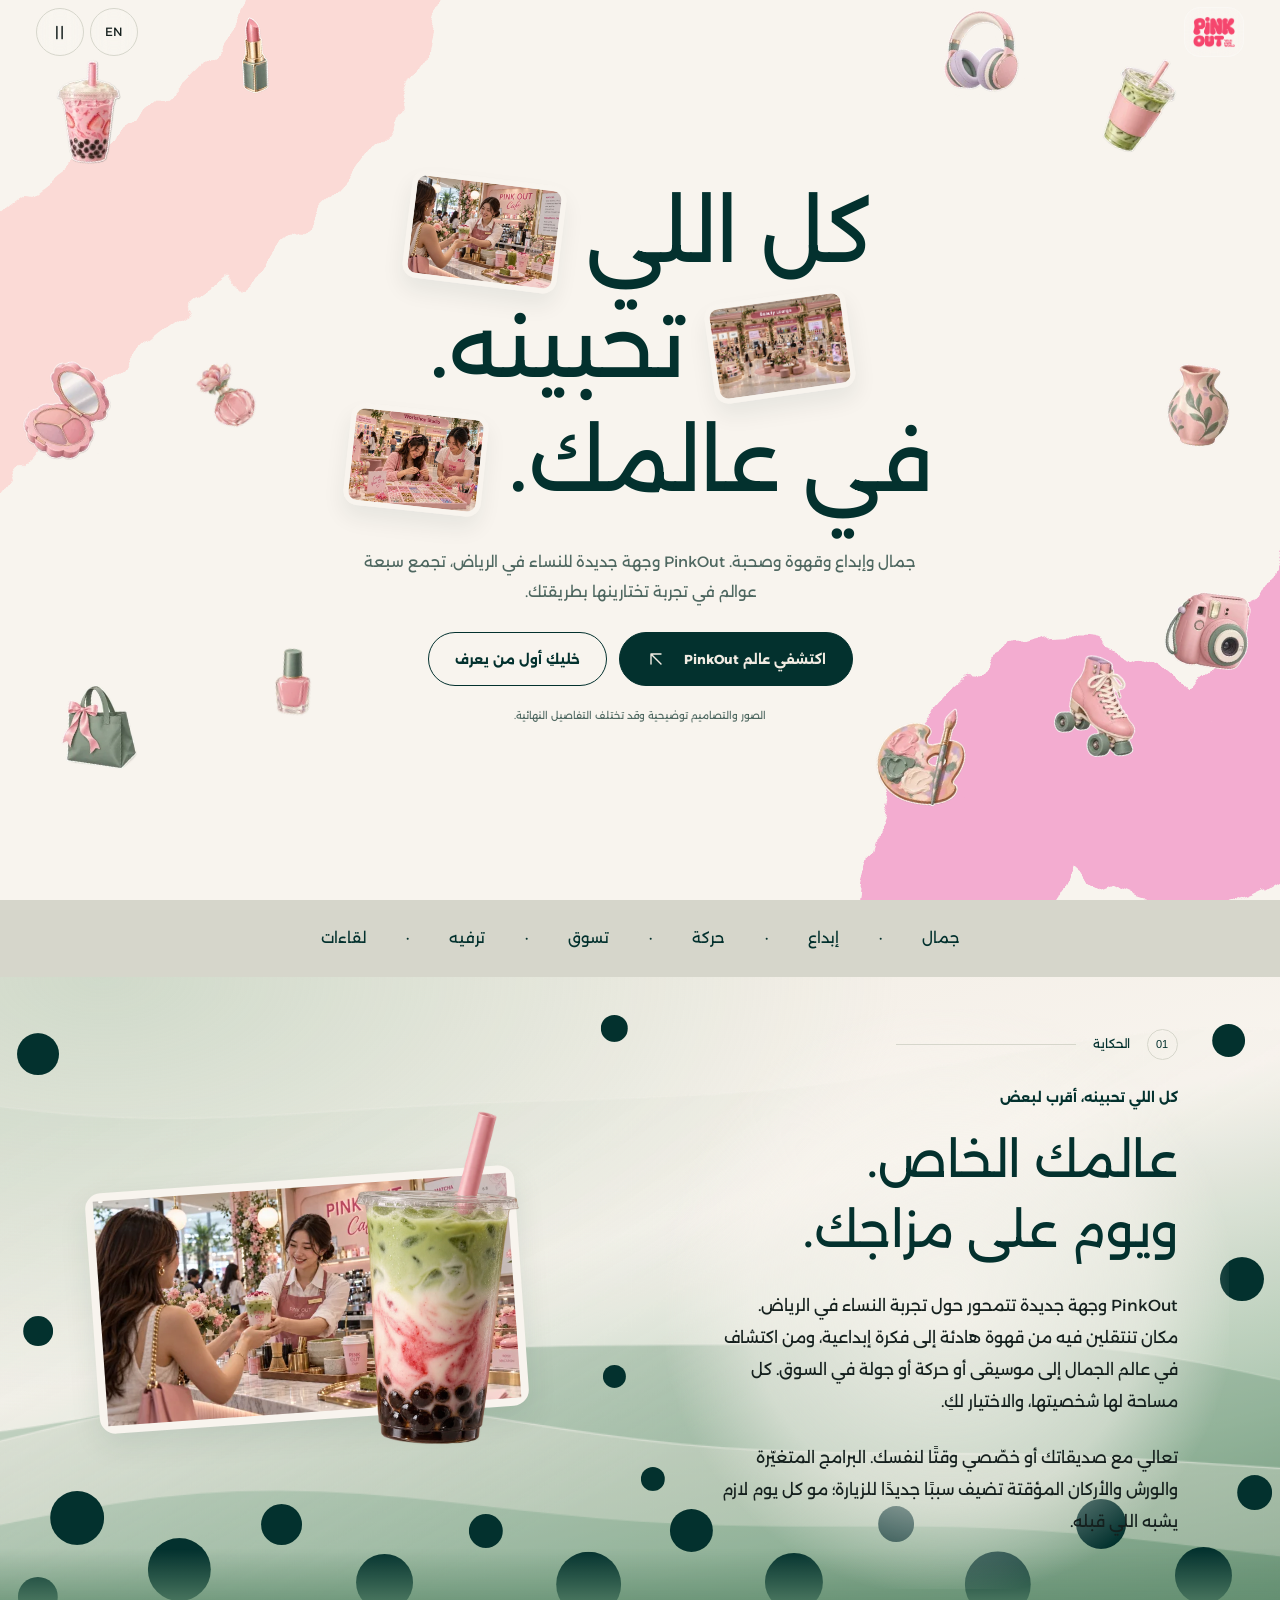
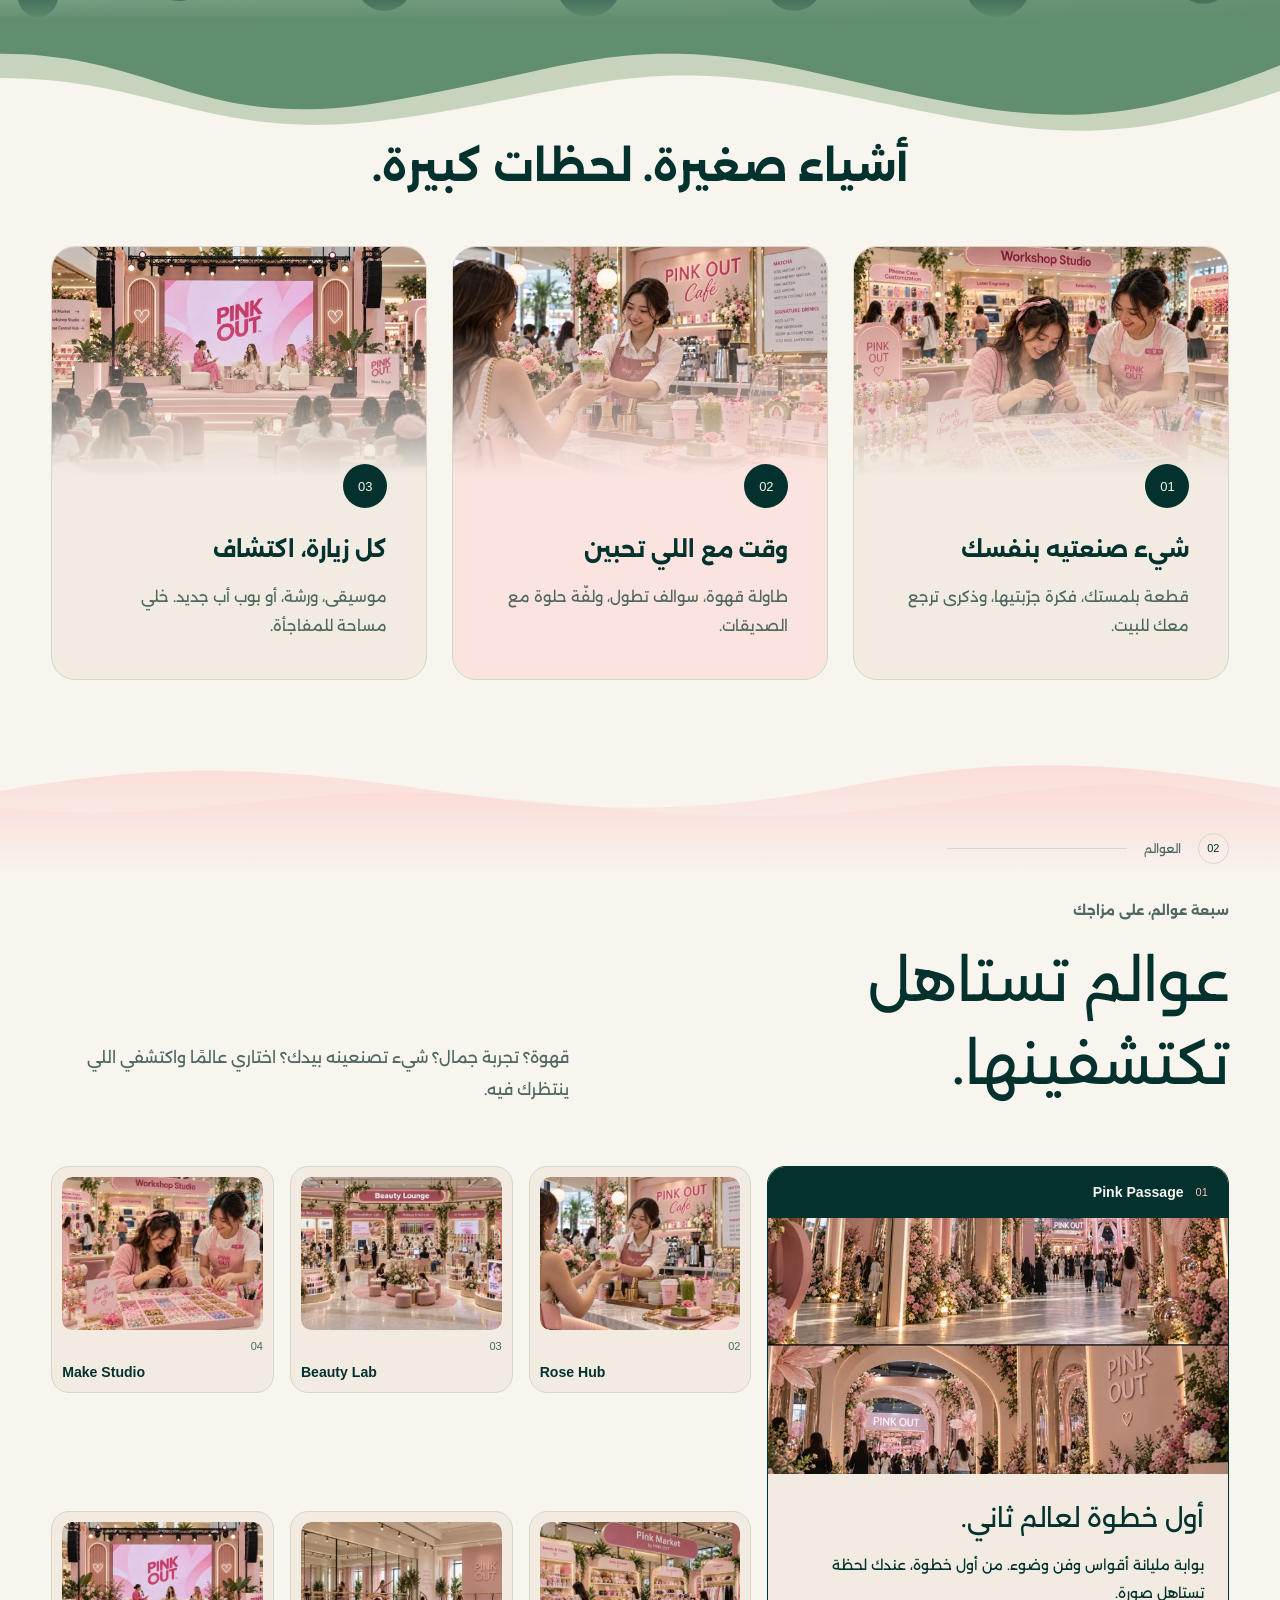
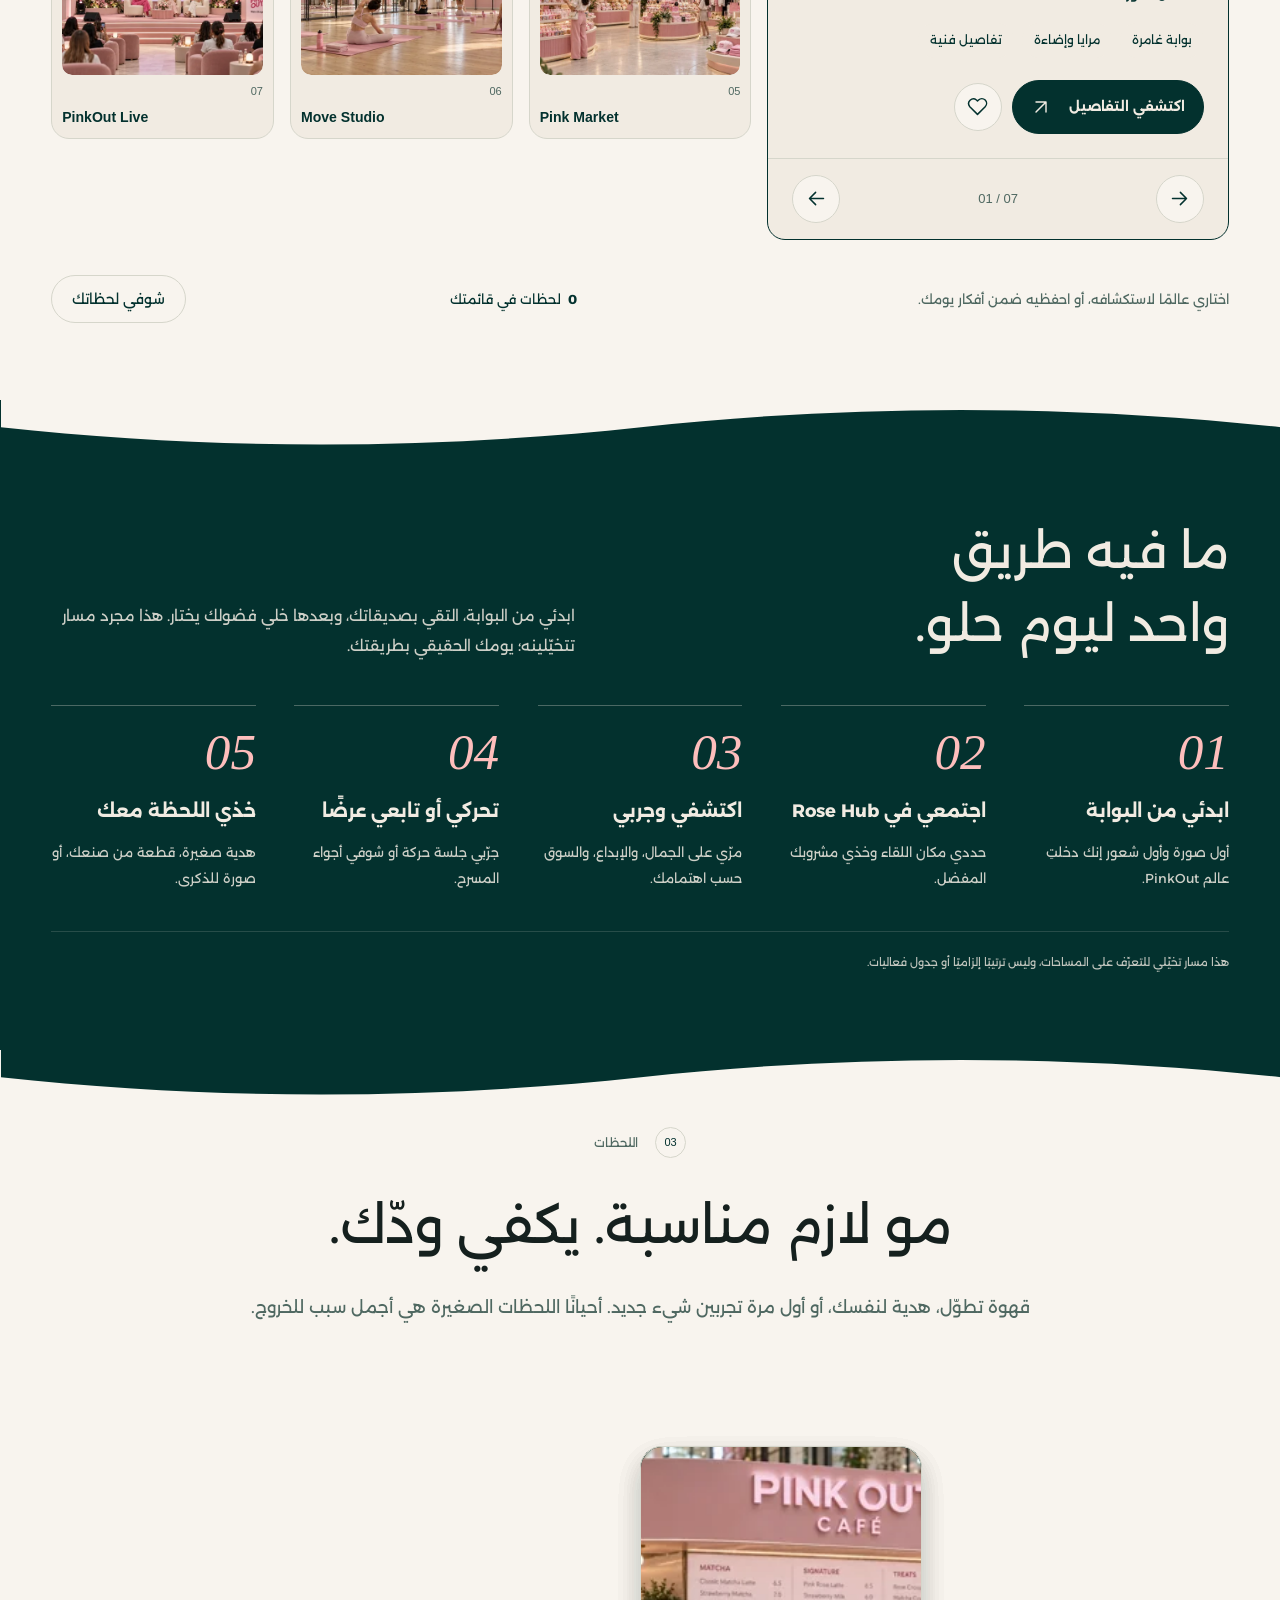
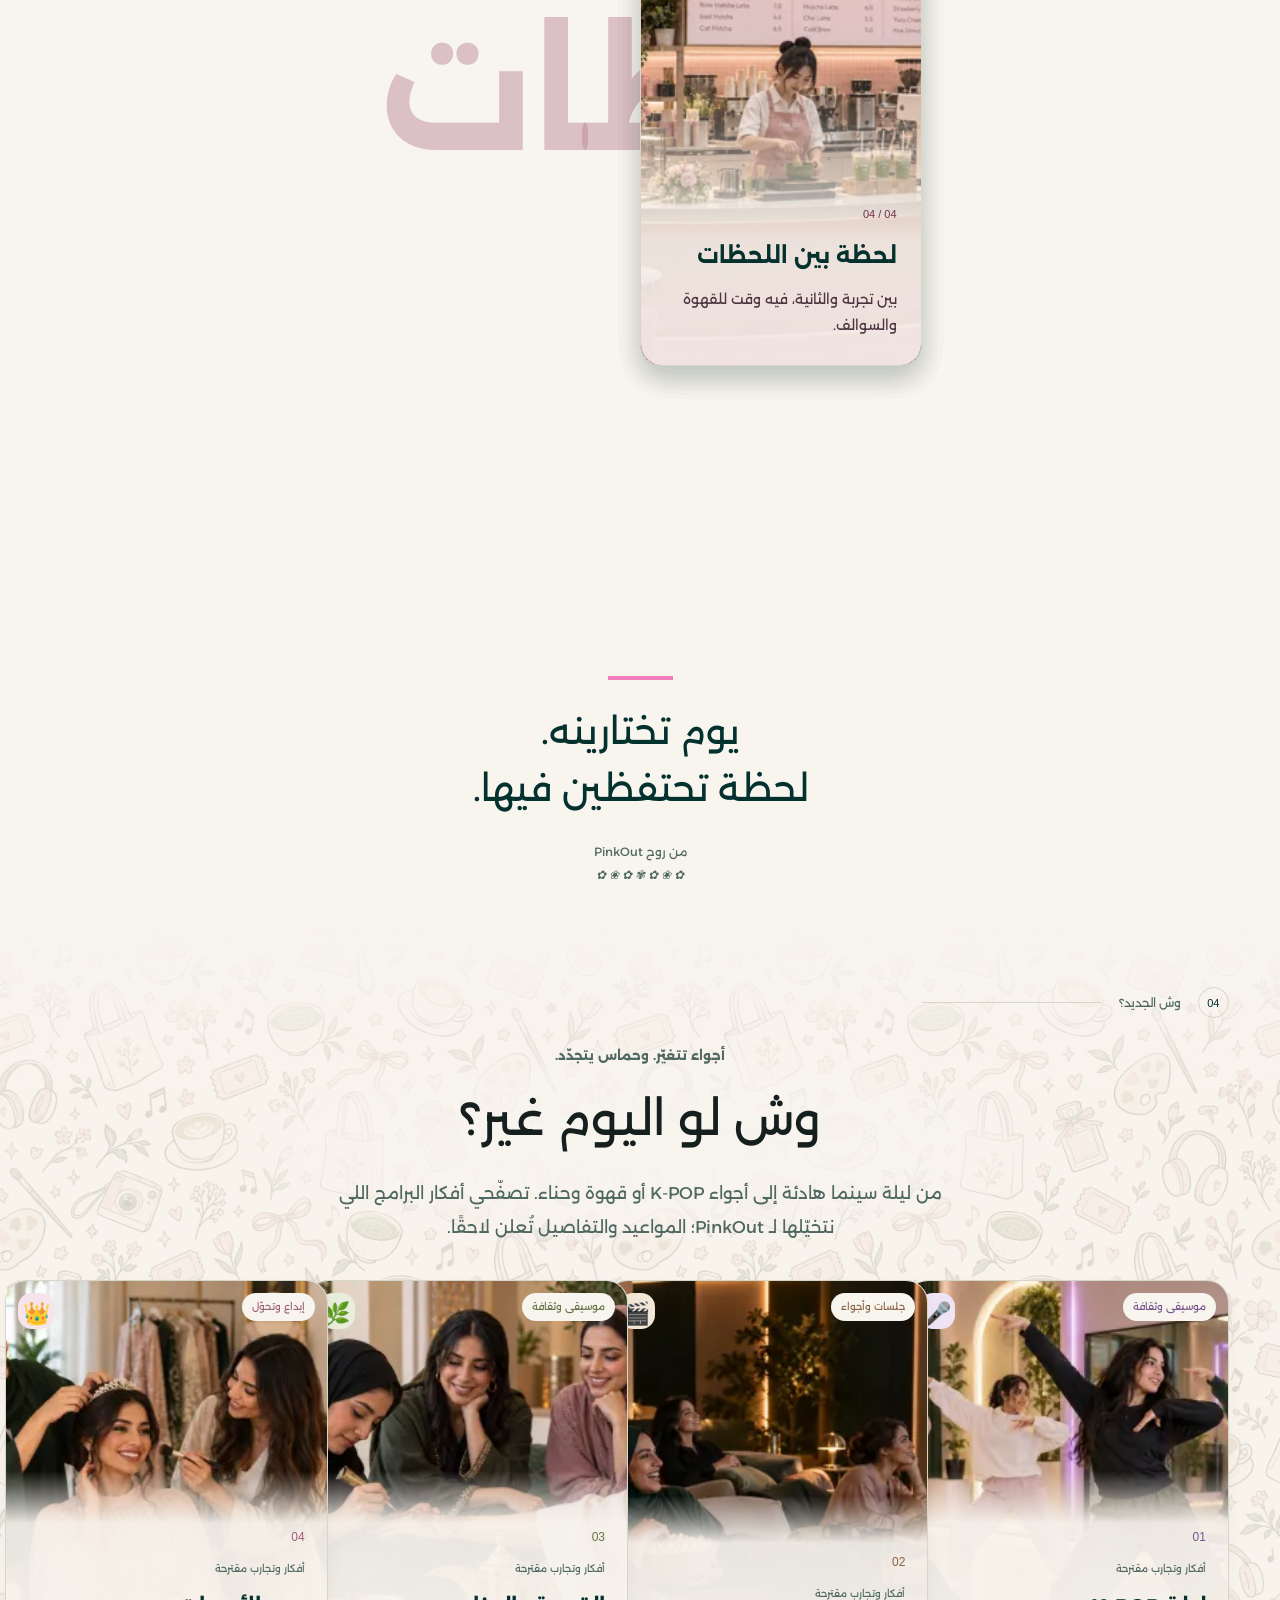
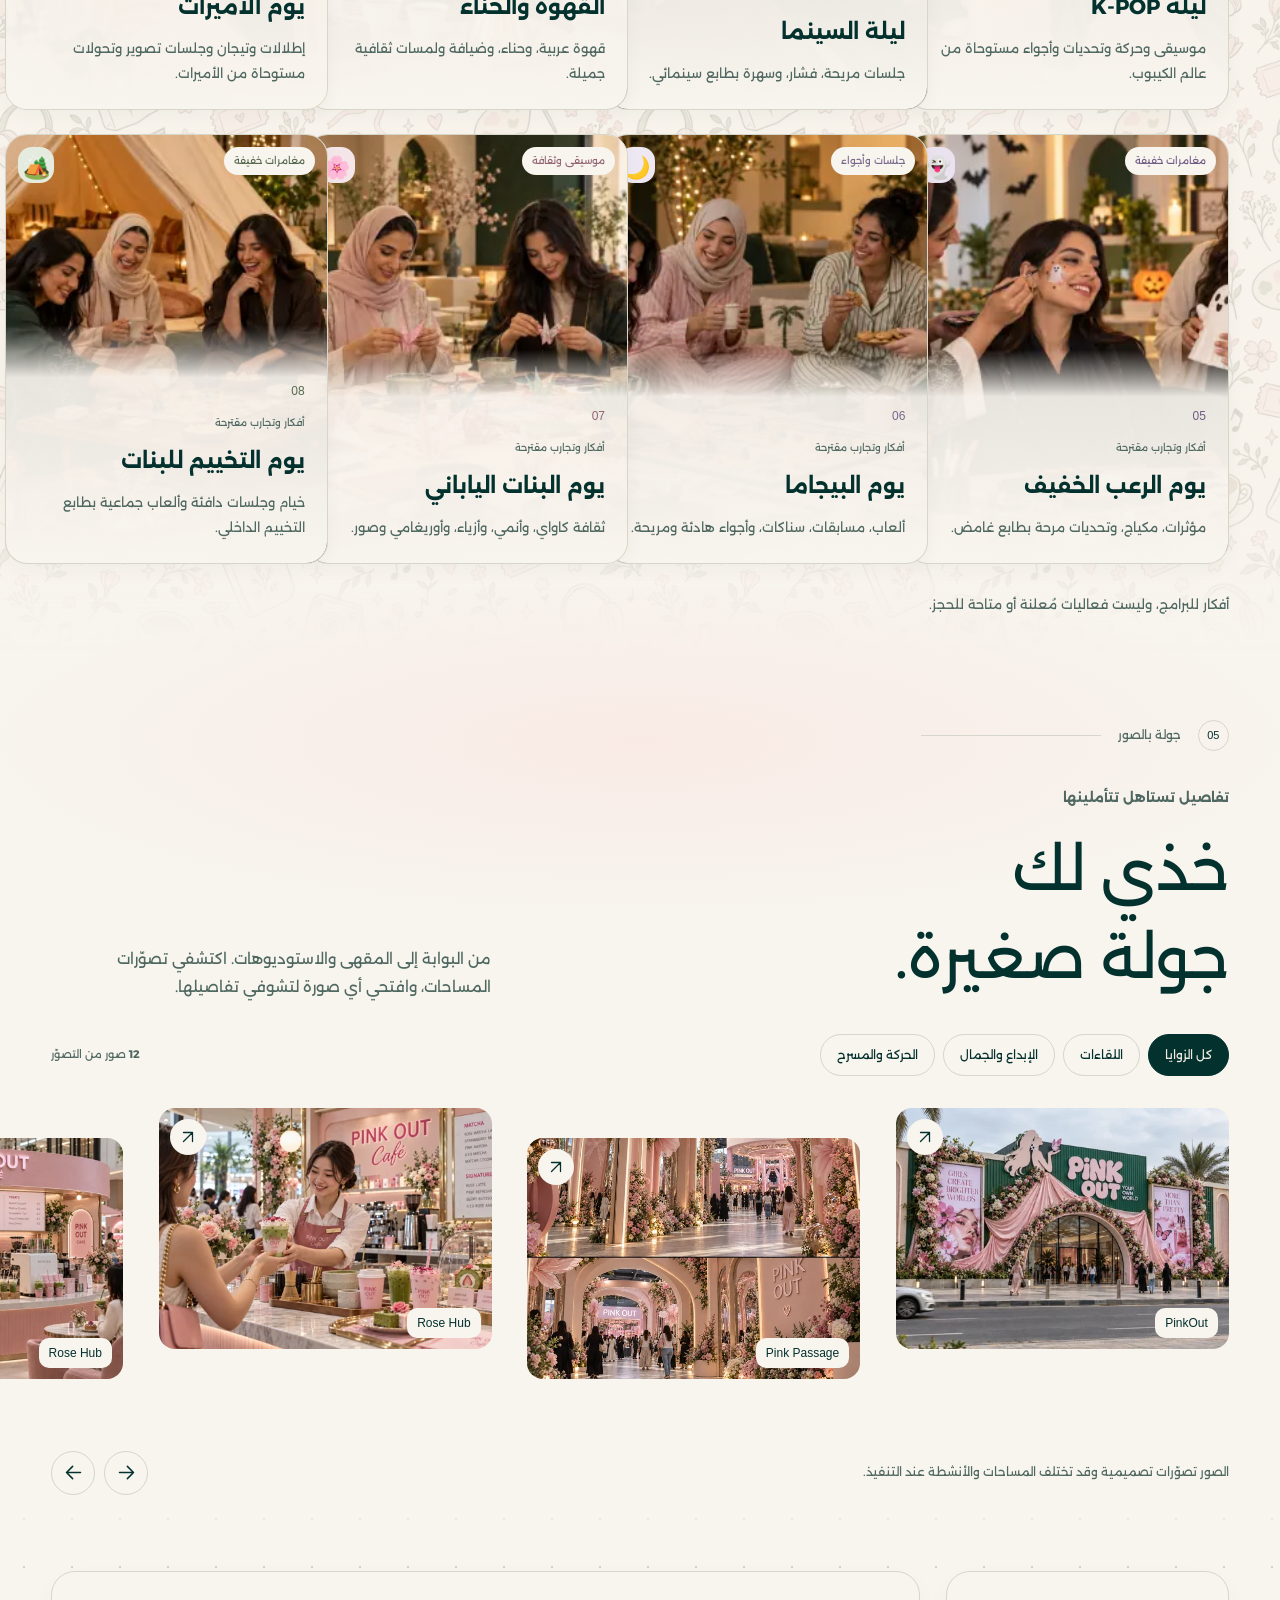
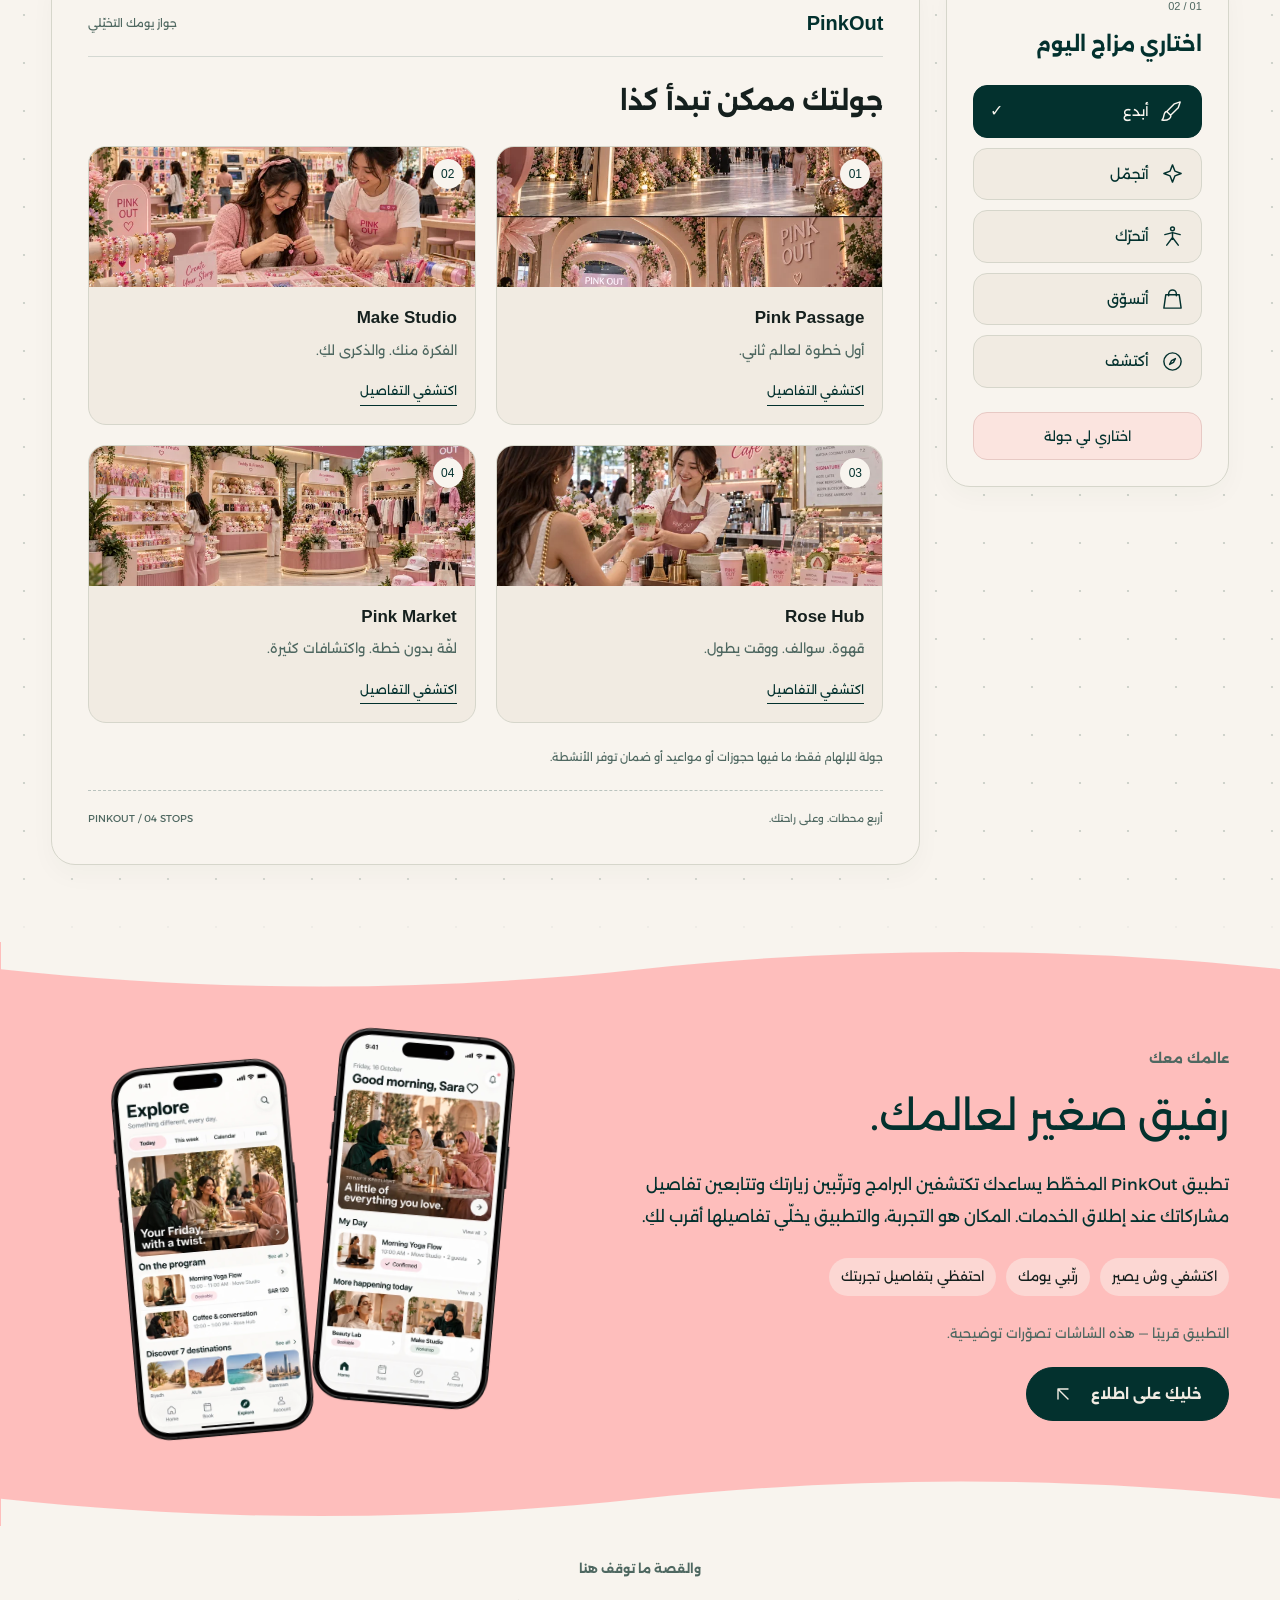
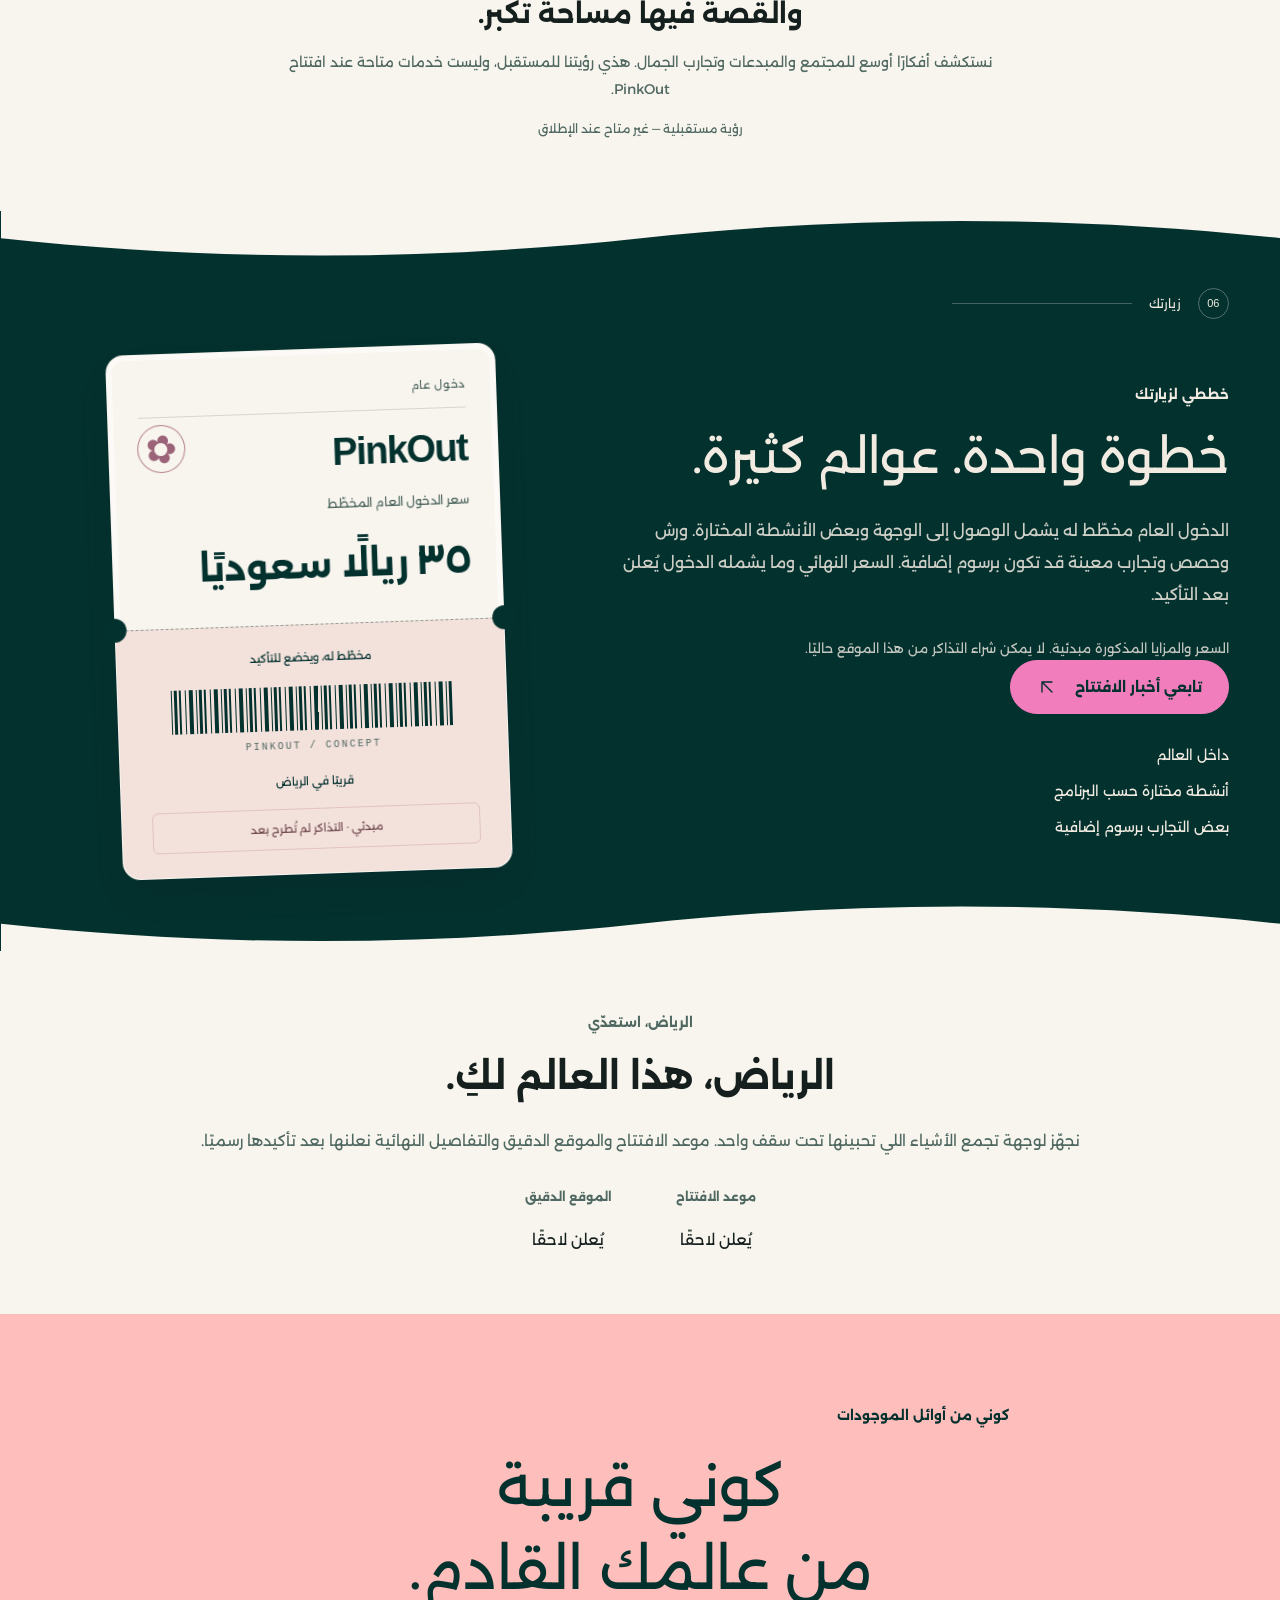
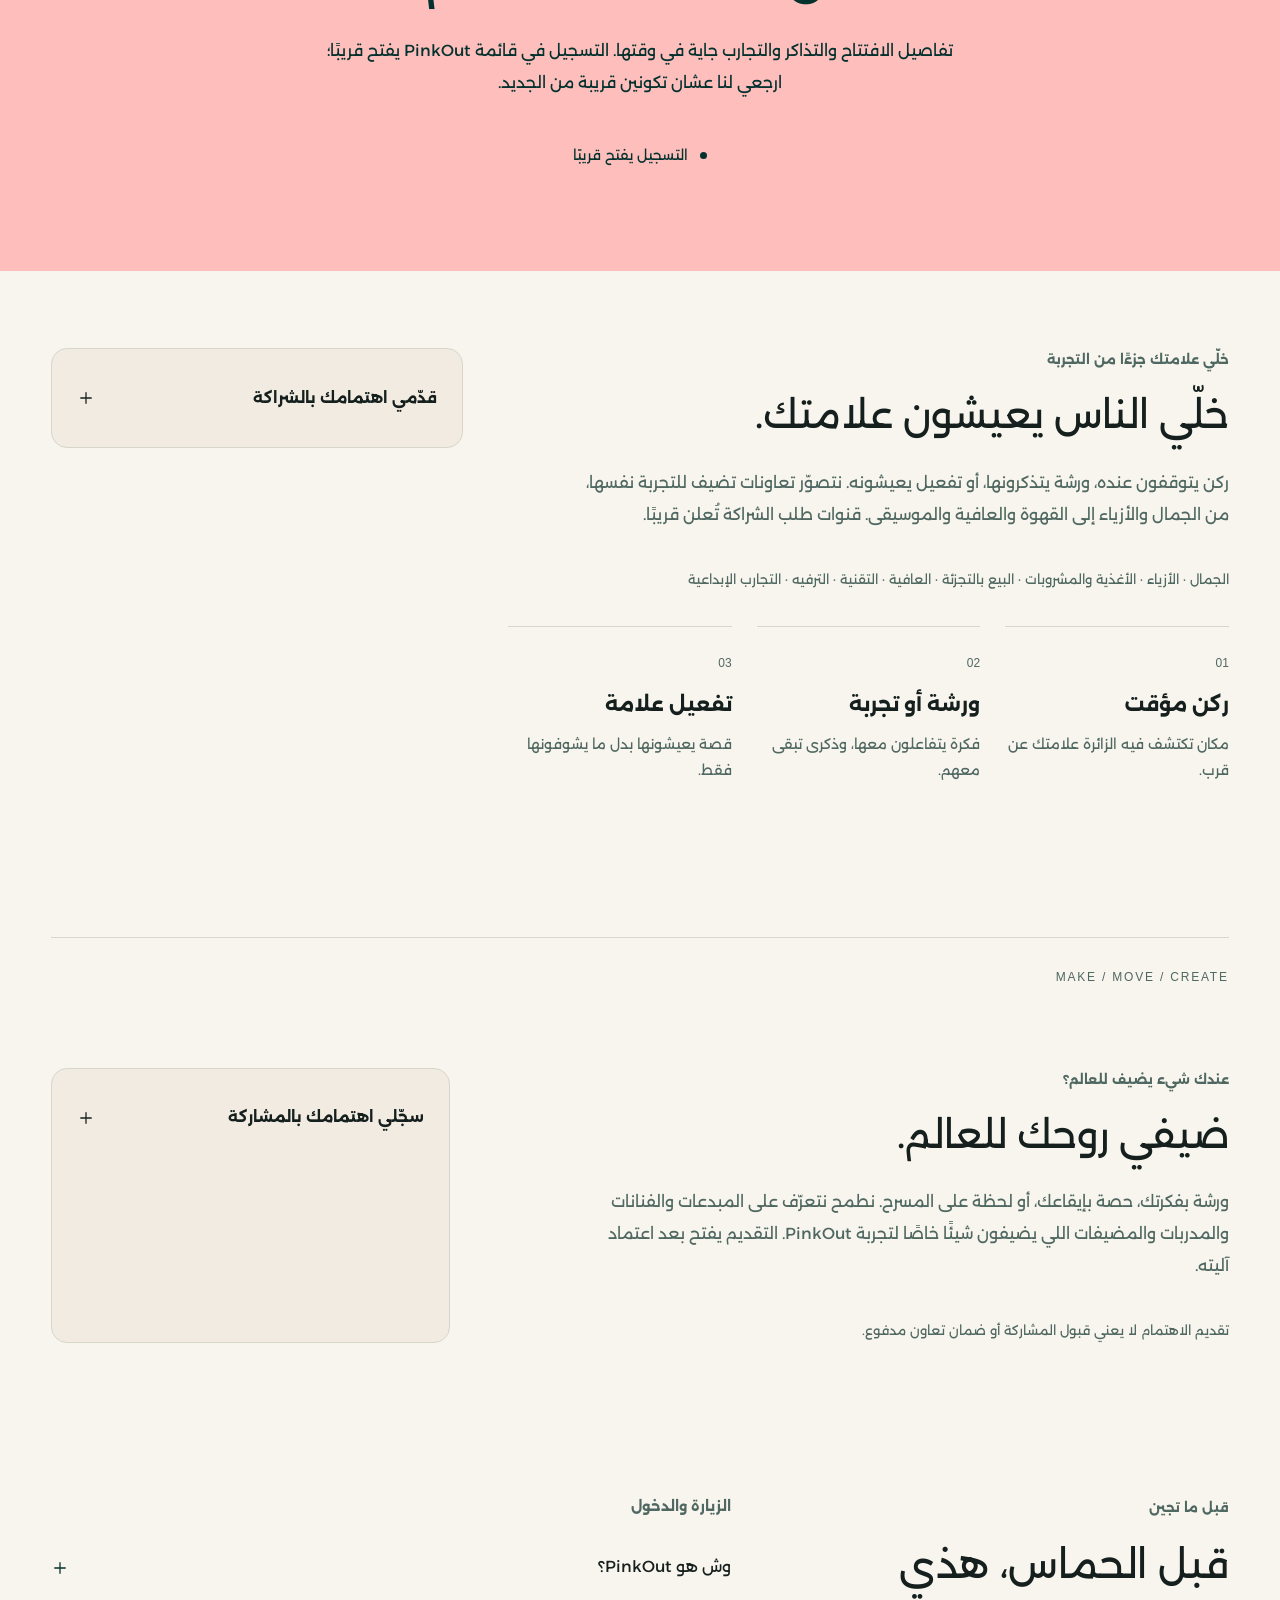
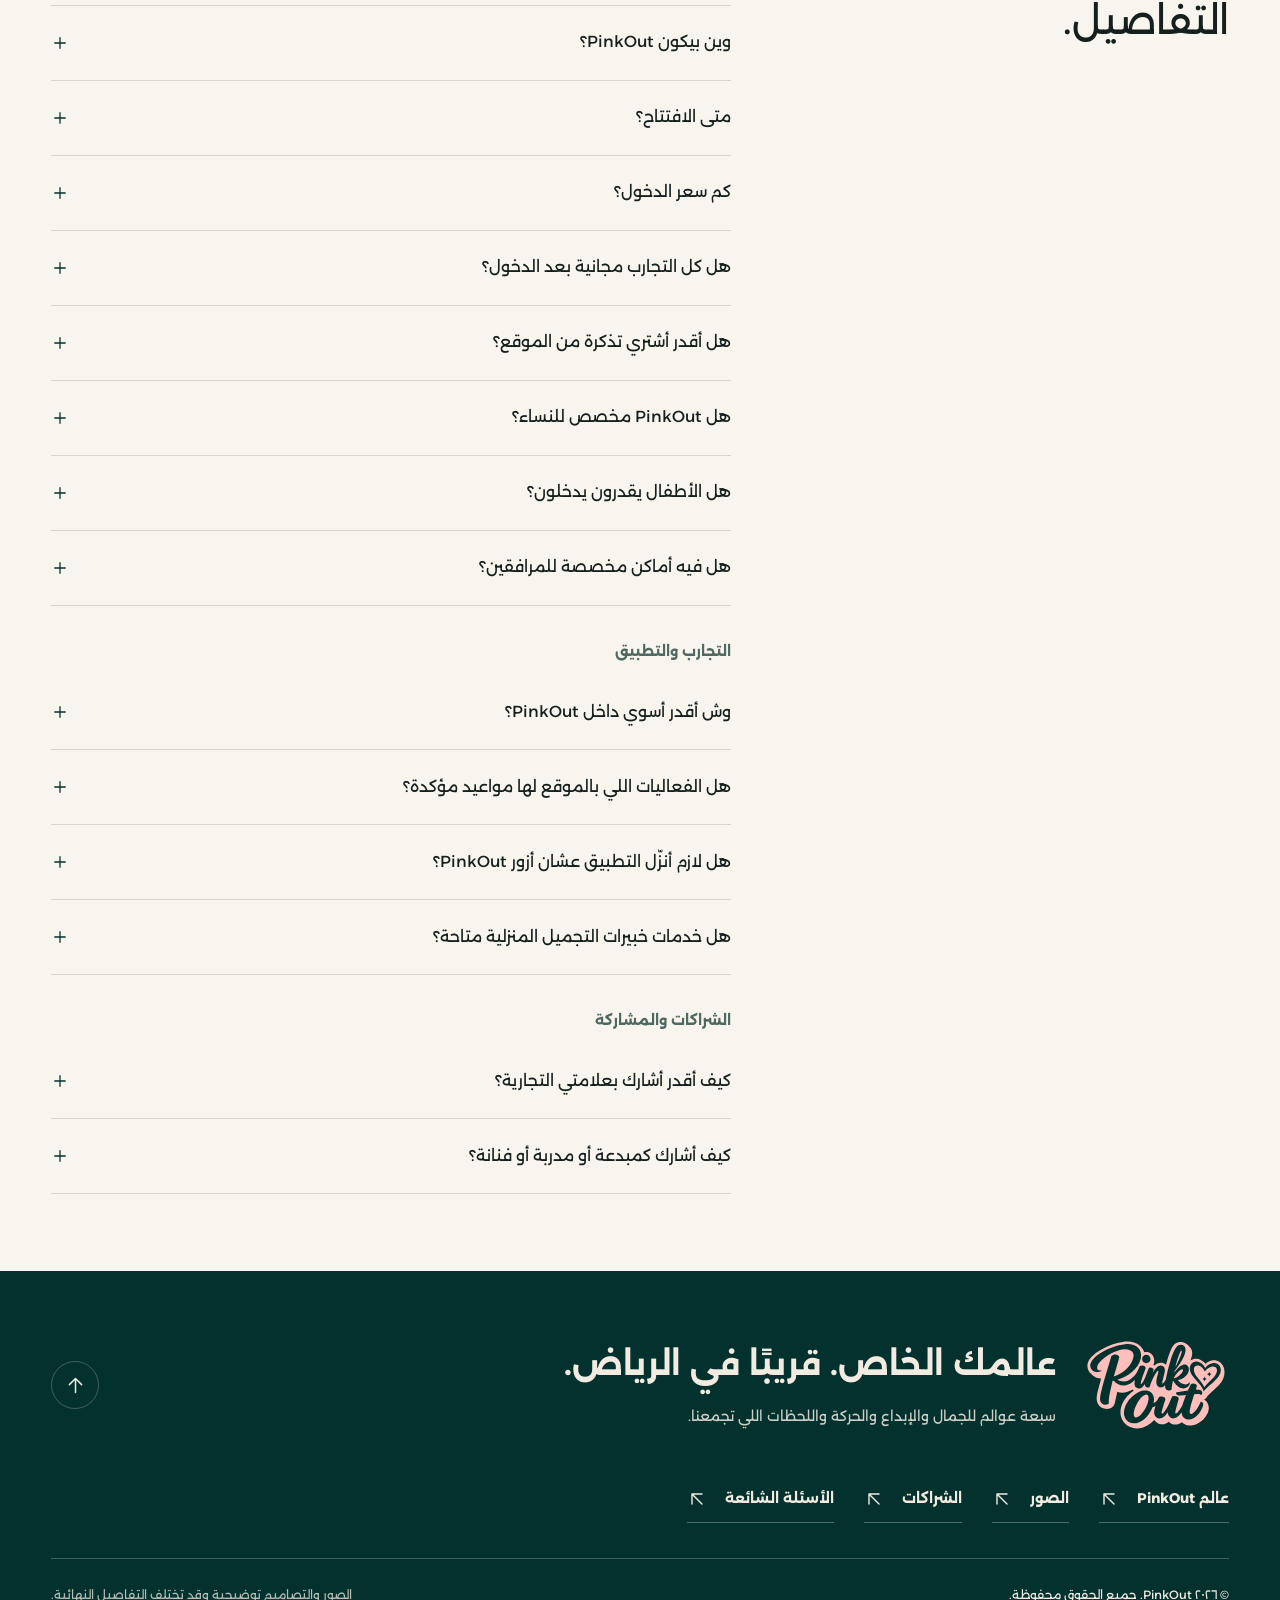
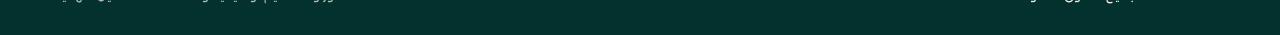
==== commit 0bd7fc0d: "complete entry section" ====
--- a/index.html
+++ b/index.html
@@ -14,7 +14,7 @@
       <meta property="og:image" content="https://pinkoutsa.com/assets/photographic/hero.webp">
       <link rel="icon" type="image/svg+xml" href="assets/logo.svg">
       <link rel="preload" href="assets/alexandria-regular.ttf" as="font" type="font/ttf" crossorigin="">
-      <script defer src="content.js?v=20261015-day-planner-restored"></script>
+      <script defer src="content.js?v=20261015-admission-ticket"></script>
       <script defer src="app.js?v=20261015-day-planner-restored"></script>
       <link rel="stylesheet" href="styles.css?v=20261014-green-tea">
       <link rel="canonical" href="https://pinkoutsa.com/">
@@ -23,7 +23,7 @@
       <script defer src="motion.js?v=20261014-gallery-layout"></script>
       <script defer src="tea-physics.js?v=20261014-gallery-layout"></script>
       <script defer src="tea.js?v=20261014-green-tea"></script>
-      <link rel="stylesheet" href="layout.css?v=20261015-closer-phones">
+      <link rel="stylesheet" href="layout.css?v=20261015-admission-ticket">
       <link rel="stylesheet" href="hero-bg-ob.css">
 
 </head>
@@ -1013,6 +1013,9 @@
                   <p class="caption" data-i18n="ui.future">رؤية مستقبلية — غير متاح عند الإطلاق</p>
             </section>
             <section id="entry" class="section entry dark" data-chapter="visit">
+                  <svg class="entry-edge-wave entry-edge-wave--top" viewBox="0 0 1440 100" preserveAspectRatio="none" aria-hidden="true" focusable="false">
+                        <path fill="var(--paper)" d="M0 0H1440V44C1200 8 960 8 720 44C480 80 240 80 0 44Z"/>
+                  </svg>
                   <div class="journal-kicker">
                         <span class="chapter-number" lang="en">06</span><span
                               data-i18n="journal.visit">زيارتك</span><span class="kicker-rule"
@@ -1043,6 +1046,8 @@
                   </div>
                   <div class="ticket reveal">
                         <div class="ticket-top">
+                              <span class="ticket-seal" aria-hidden="true">✿</span>
+                              <span class="ticket-admit" data-i18n="entry.ticketLabel">دخول عام</span>
                               <bdi>PinkOut</bdi>
                               <p data-i18n="entry.priceLabel">سعر الدخول العام المخطّط</p>
                         </div>
@@ -1050,10 +1055,14 @@
                         <div class="ticket-bottom">
                               <p data-i18n="general.plannedLabel">مخطّط له، ويخضع للتأكيد</p>
                               <span class="ticket-perf" aria-hidden="true"></span>
+                              <span class="ticket-print-code" lang="en" aria-hidden="true">PINKOUT / CONCEPT</span>
                               <p data-i18n="general.comingSoon">قريبًا في الرياض</p>
                               <p class="ticket-status" data-i18n="entry.status">مبدئي · التذاكر لم تُطرح بعد</p>
                         </div>
                   </div>
+                  <svg class="entry-edge-wave entry-edge-wave--bottom" viewBox="0 0 1440 100" preserveAspectRatio="none" aria-hidden="true" focusable="false">
+                        <path fill="var(--paper)" d="M0 0H1440V44C1200 8 960 8 720 44C480 80 240 80 0 44Z"/>
+                  </svg>
             </section>
             <section id="riyadh" class="section riyadh">
                   <p class="eyebrow" data-i18n="riyadh.eyebrow">الرياض، استعدّي</p>
--- a/layout.css
+++ b/layout.css
@@ -2187,3 +2187,117 @@
 
 #app .app-phones { gap: 0 }
 #app .phone + .phone { margin-inline-start: -24px }
+
+#entry { position: relative; border-radius: 0 }
+.entry-edge-wave {
+      position: absolute;
+      display: block;
+      inset-inline: -1px;
+      width: calc(100% + 2px);
+      height: clamp(44px, 5vw, 72px);
+      pointer-events: none
+}
+.entry-edge-wave--top { top: -1px }
+.entry-edge-wave--bottom { bottom: -1px; transform: rotate(180deg) }
+
+/* Printed admission ticket with a detachable, perforated stub. */
+#entry .ticket {
+      position: relative;
+      width: 100%;
+      max-width: 390px;
+      padding: 0;
+      border: 1px solid #f8f4ee80;
+      border-radius: 18px;
+      background: var(--paper);
+      color: var(--green);
+      text-align: start;
+      box-shadow: 0 18px 36px #001e2540, inset 0 0 0 5px #fff7;
+      transform: rotate(-2deg)
+}
+#entry .ticket-top {
+      position: relative;
+      padding: 30px 30px 0
+}
+.ticket-admit {
+      display: block;
+      margin-bottom: 18px;
+      padding-bottom: 12px;
+      border-bottom: 1px solid var(--line);
+      font-size: 11px;
+      letter-spacing: .06em;
+      line-height: 1.8;
+      color: var(--muted)
+}
+#entry .ticket-top bdi { display: inline-block; max-width: calc(100% - 62px); font: 700 38px/1.2 Arial, sans-serif; letter-spacing: -1.5px }
+.ticket-seal {
+      position: absolute;
+      top: 70px;
+      inset-inline-end: 28px;
+      display: grid;
+      place-items: center;
+      width: 48px;
+      height: 48px;
+      border: 1px solid #b58391;
+      border-radius: 50%;
+      color: #9b6377;
+      font: 38px/1 Georgia, serif;
+      transform: rotate(14deg)
+}
+#entry .ticket-top p { max-width: 25ch; margin: 18px 0 0; font-size: 12px; color: var(--muted); line-height: 1.9 }
+#entry .ticket-price {
+      margin: 0;
+      padding: 18px 30px 28px;
+      font-size: clamp(25px, 2.8vw, 36px);
+      line-height: 1.7;
+      font-weight: 700
+}
+#entry .ticket-bottom {
+      position: relative;
+      margin: 0;
+      padding: 22px 30px 24px;
+      border-top: 1px dashed #57706799;
+      border-radius: 0 0 18px 18px;
+      background: #f3e1dc;
+      text-align: center
+}
+#entry .ticket-bottom::before,
+#entry .ticket-bottom::after {
+      content: "";
+      position: absolute;
+      top: -13px;
+      width: 24px;
+      height: 24px;
+      border-radius: 50%;
+      background: var(--green)
+}
+#entry .ticket-bottom::before { left: -13px }
+#entry .ticket-bottom::after { right: -13px }
+#entry .ticket-bottom > p { margin: 0; font-size: 11px; line-height: 1.9 }
+#entry .ticket-perf {
+      display: block;
+      width: 86%;
+      height: 44px;
+      margin: 18px auto 8px;
+      background: repeating-linear-gradient(90deg,
+            var(--green) 0 1px, transparent 1px 3px,
+            var(--green) 3px 6px, transparent 6px 8px,
+            var(--green) 8px 10px, transparent 10px 14px,
+            var(--green) 14px 15px, transparent 15px 18px,
+            var(--green) 18px 22px, transparent 22px 25px)
+}
+.ticket-print-code { display: block; margin-bottom: 18px; font: 10px/1.5 monospace; letter-spacing: .2em; color: var(--muted) }
+#entry .ticket-bottom .ticket-status {
+      margin-top: 16px;
+      padding: 9px 10px;
+      border: 1px solid #b98b8a55;
+      border-radius: 6px;
+      background: transparent;
+      color: #70494e
+}
+@media (max-width: 650px) {
+      #entry .ticket { max-width: 360px; transform: none }
+      #entry .ticket-top { padding: 26px 24px 0 }
+      #entry .ticket-price { padding: 18px 24px 26px }
+      #entry .ticket-bottom { padding: 22px 24px }
+      .ticket-seal { inset-inline-end: 24px; top: 66px }
+}
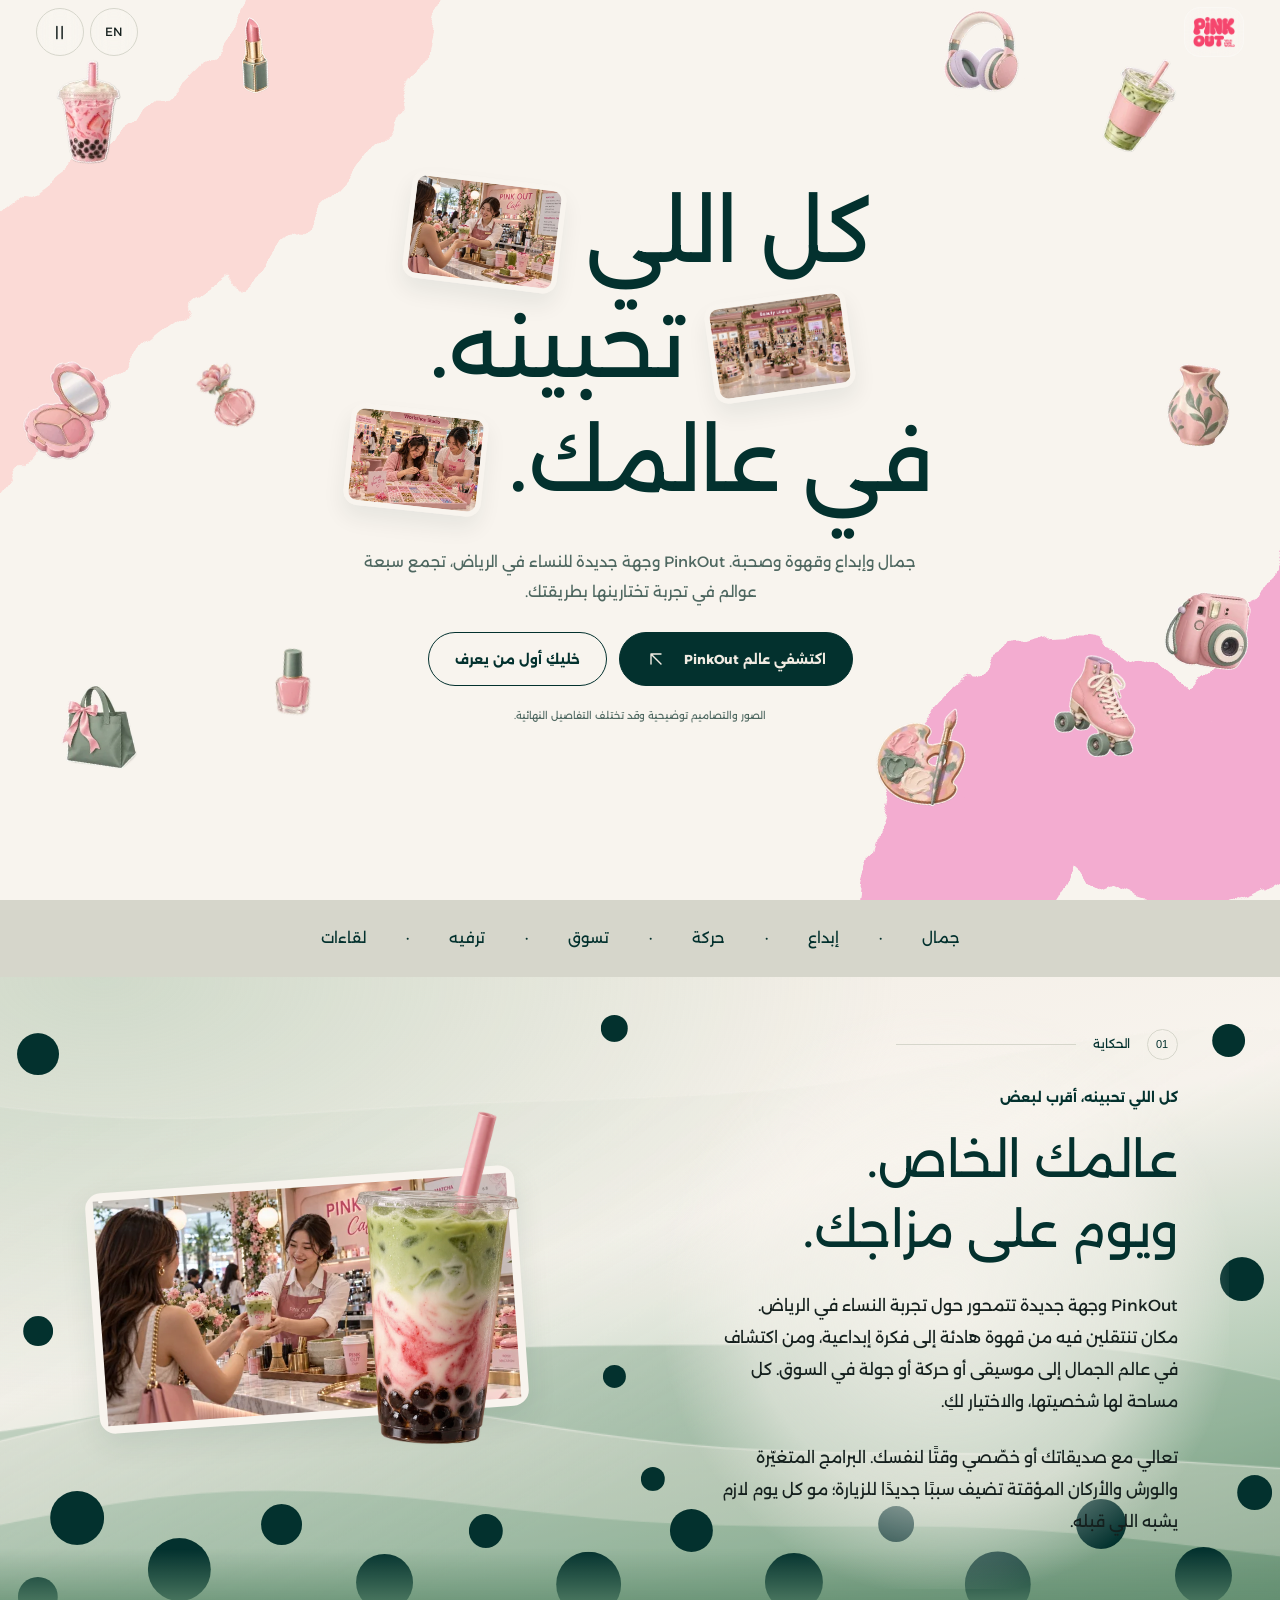
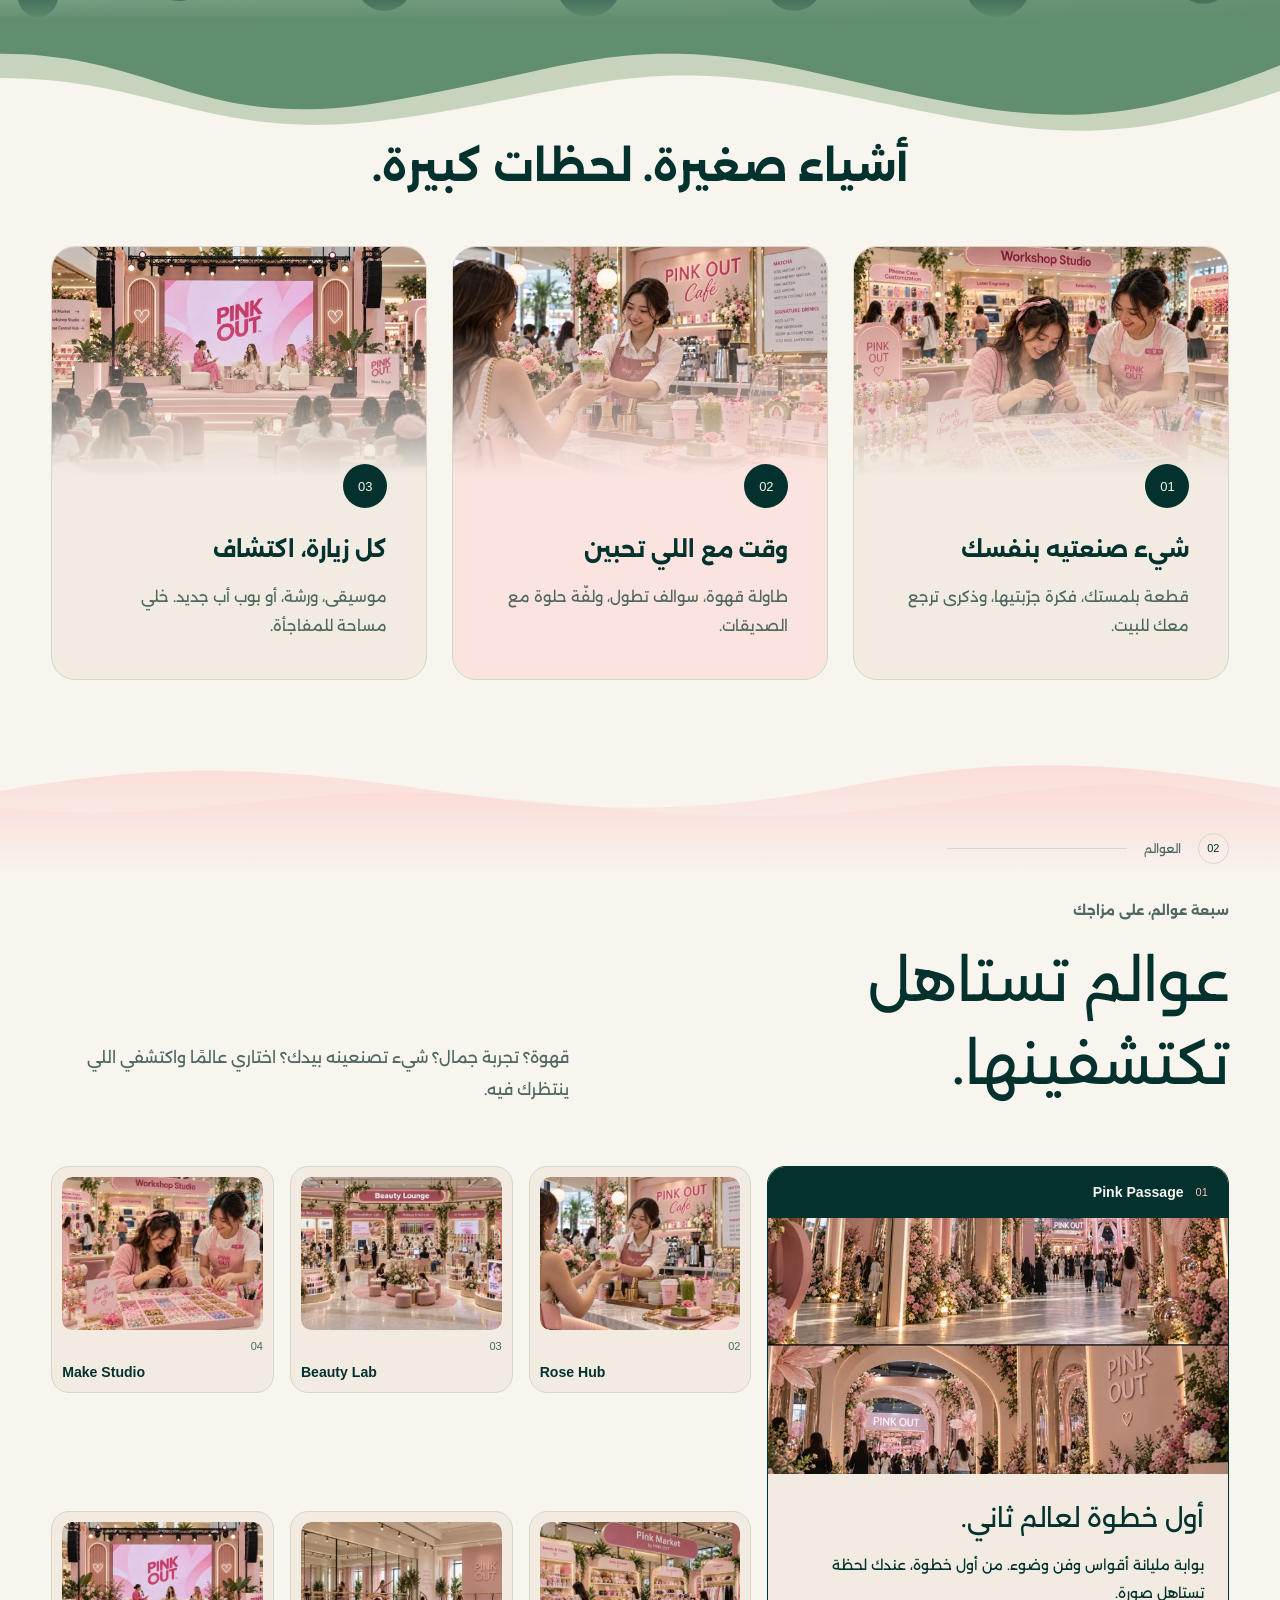
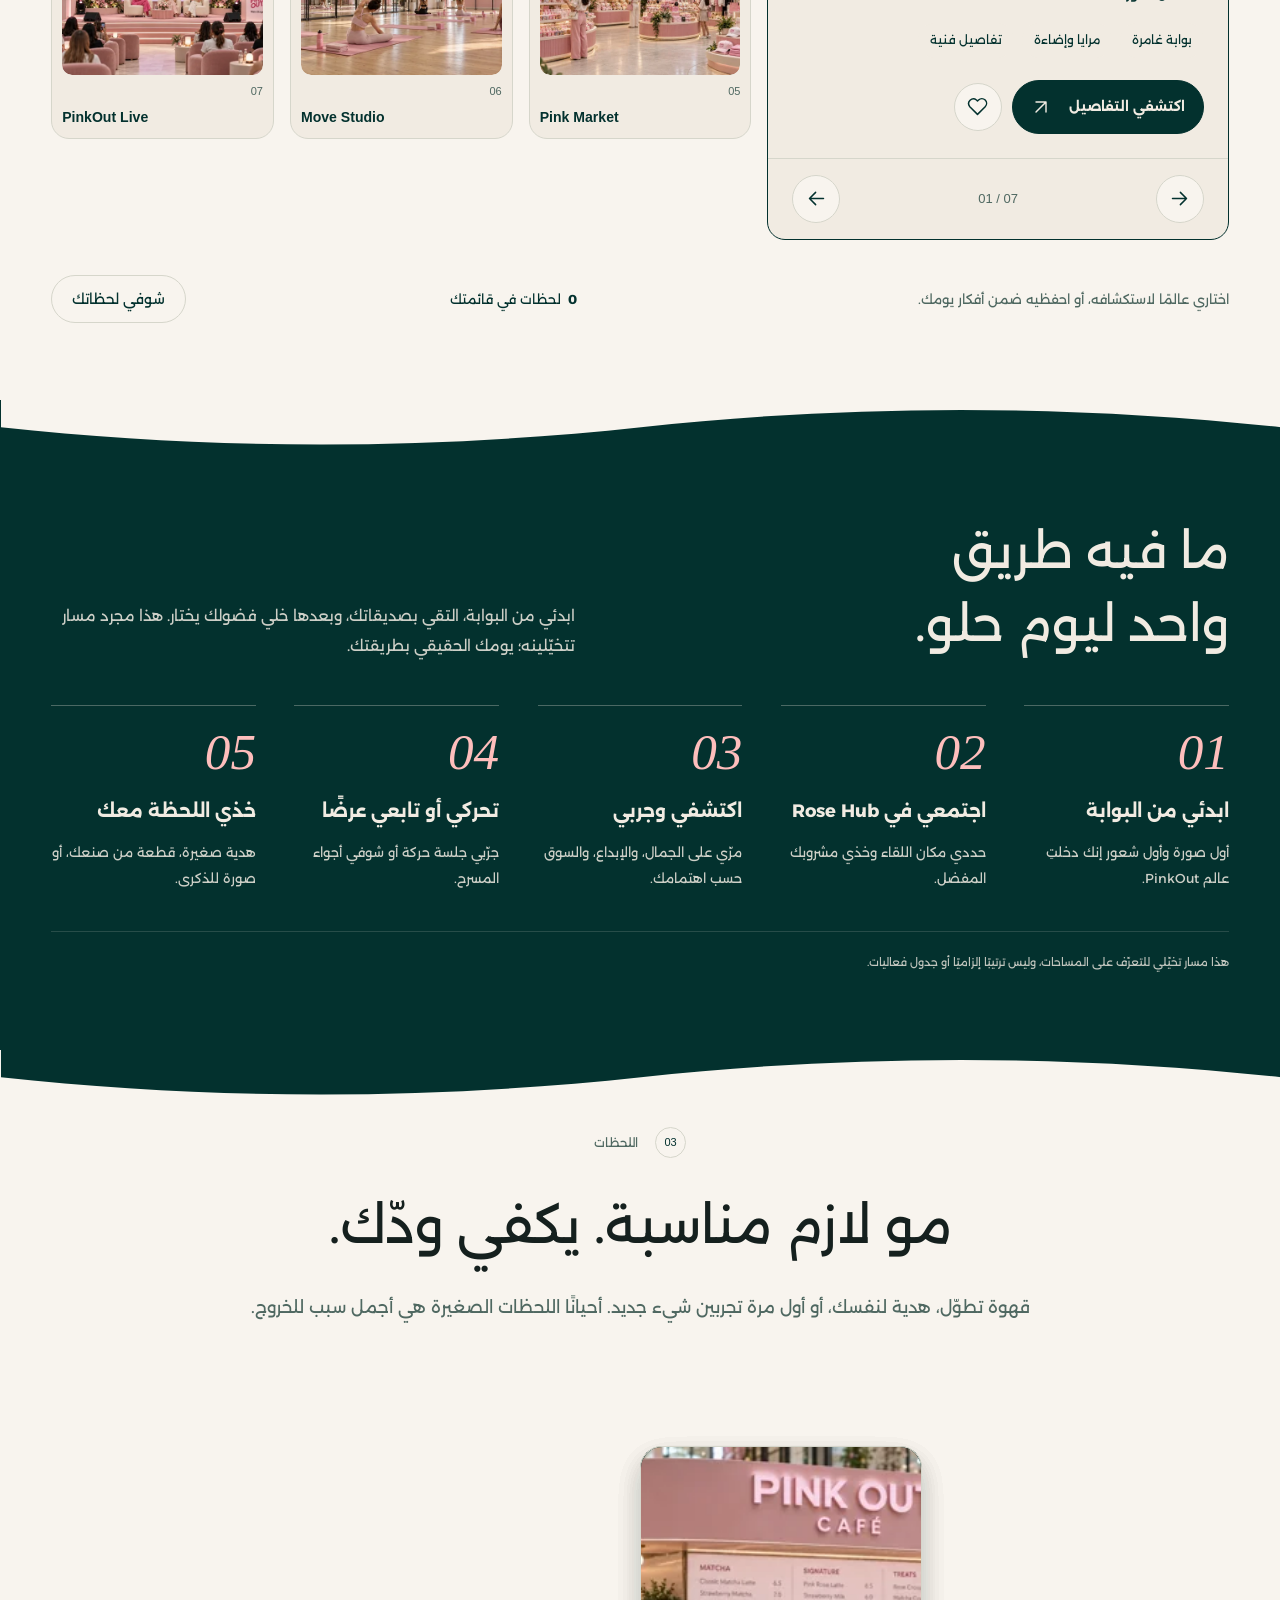
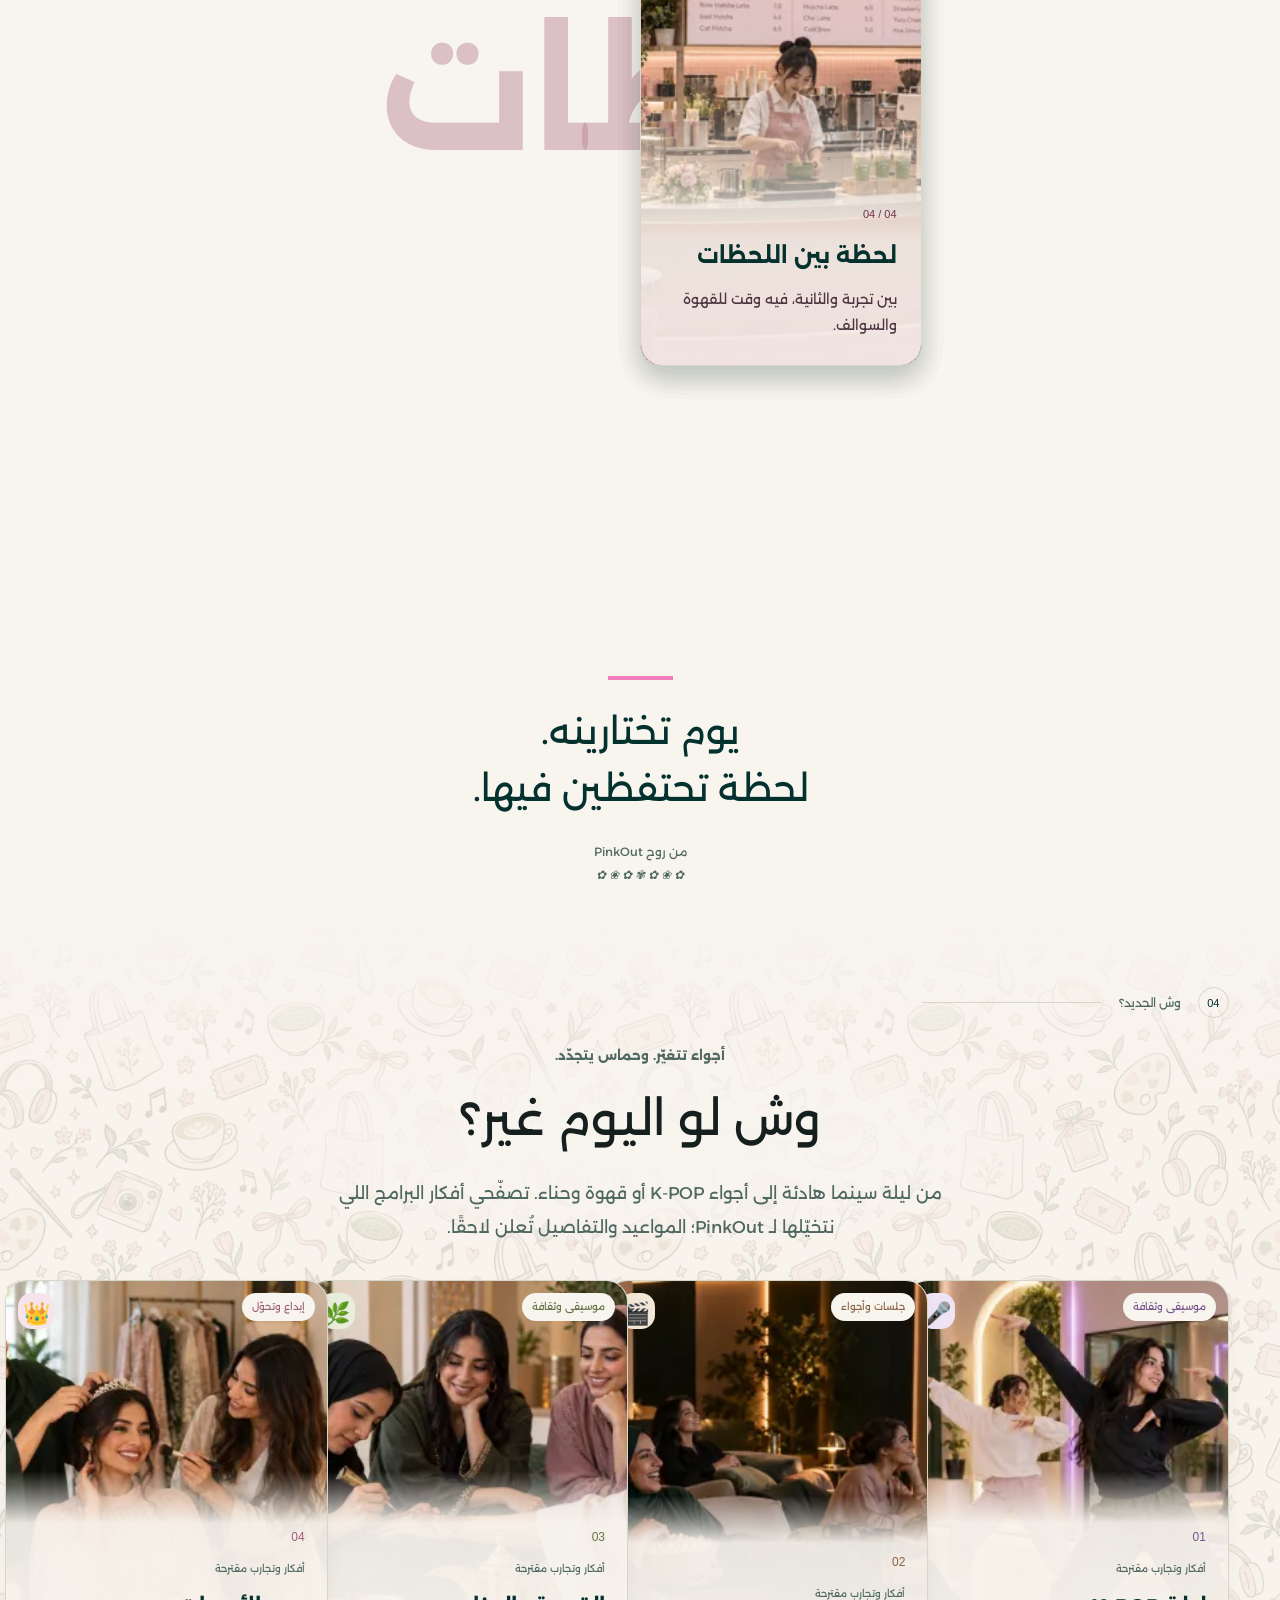
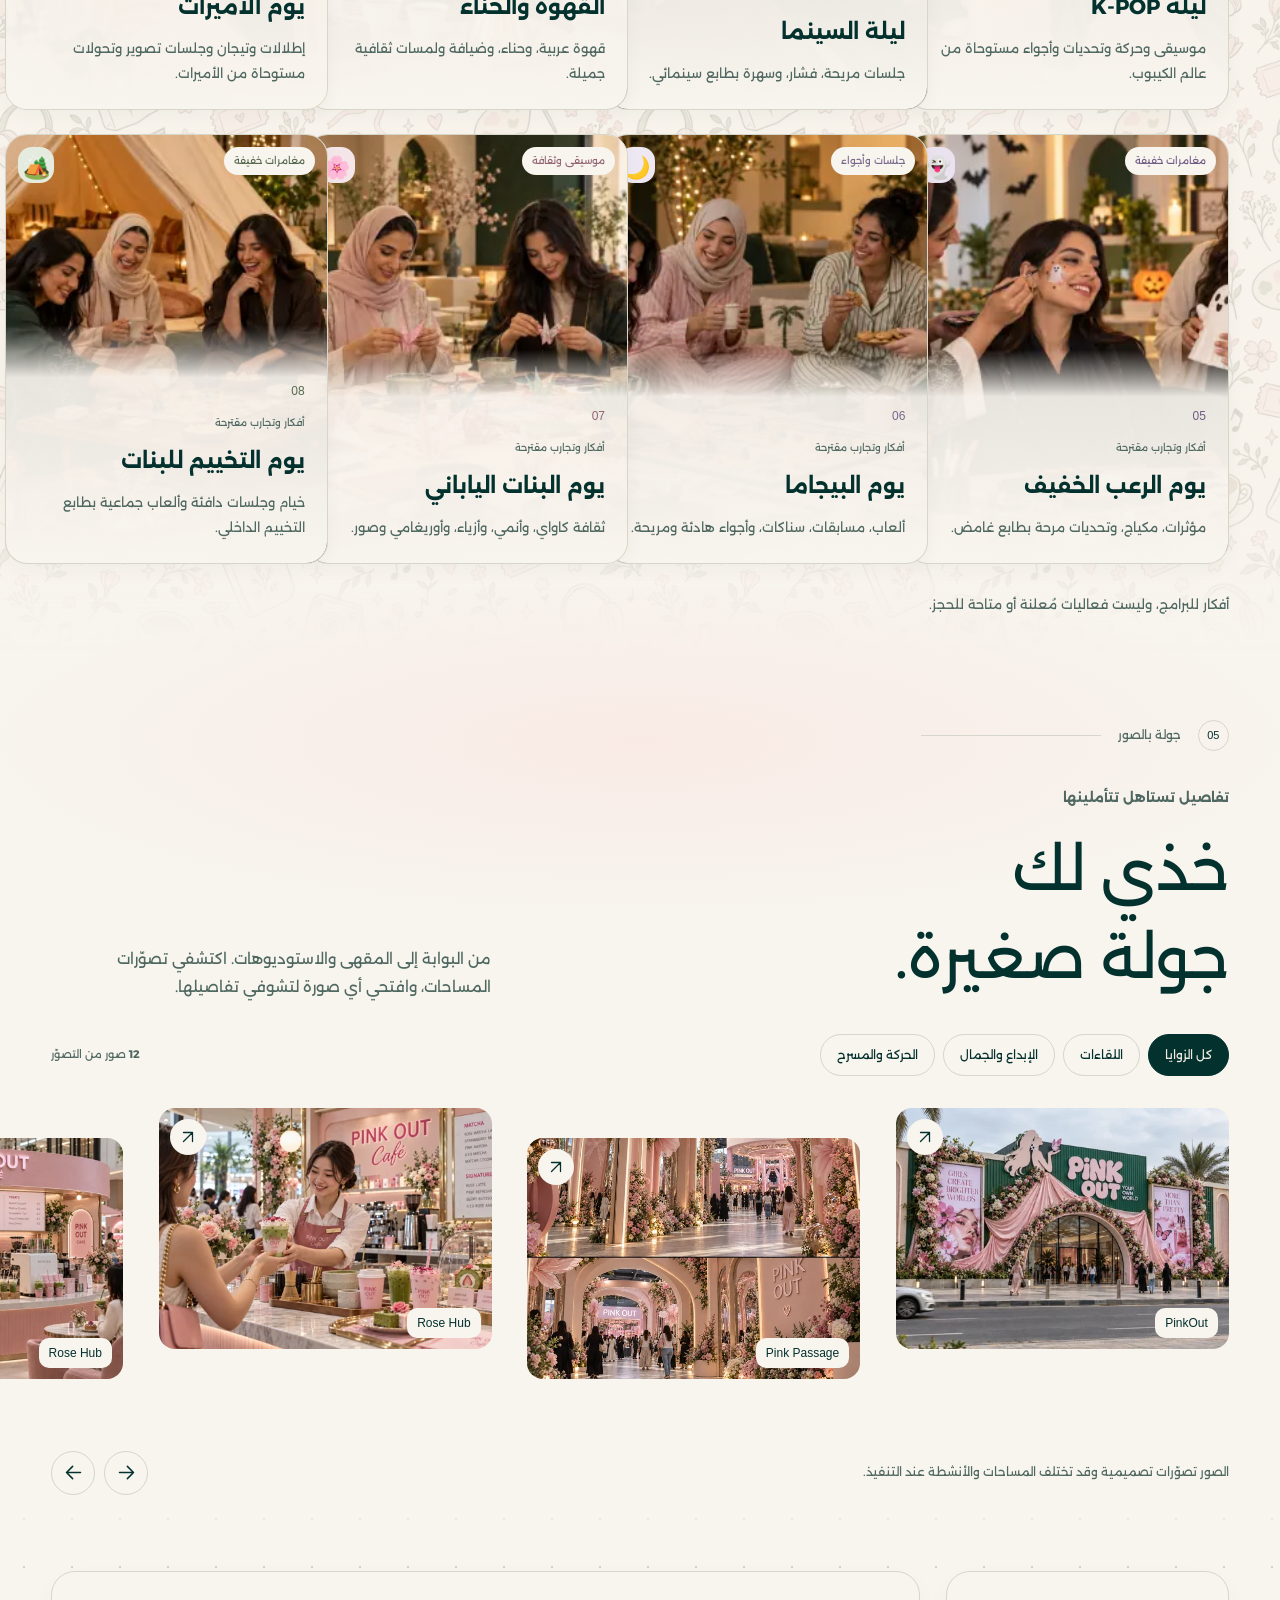
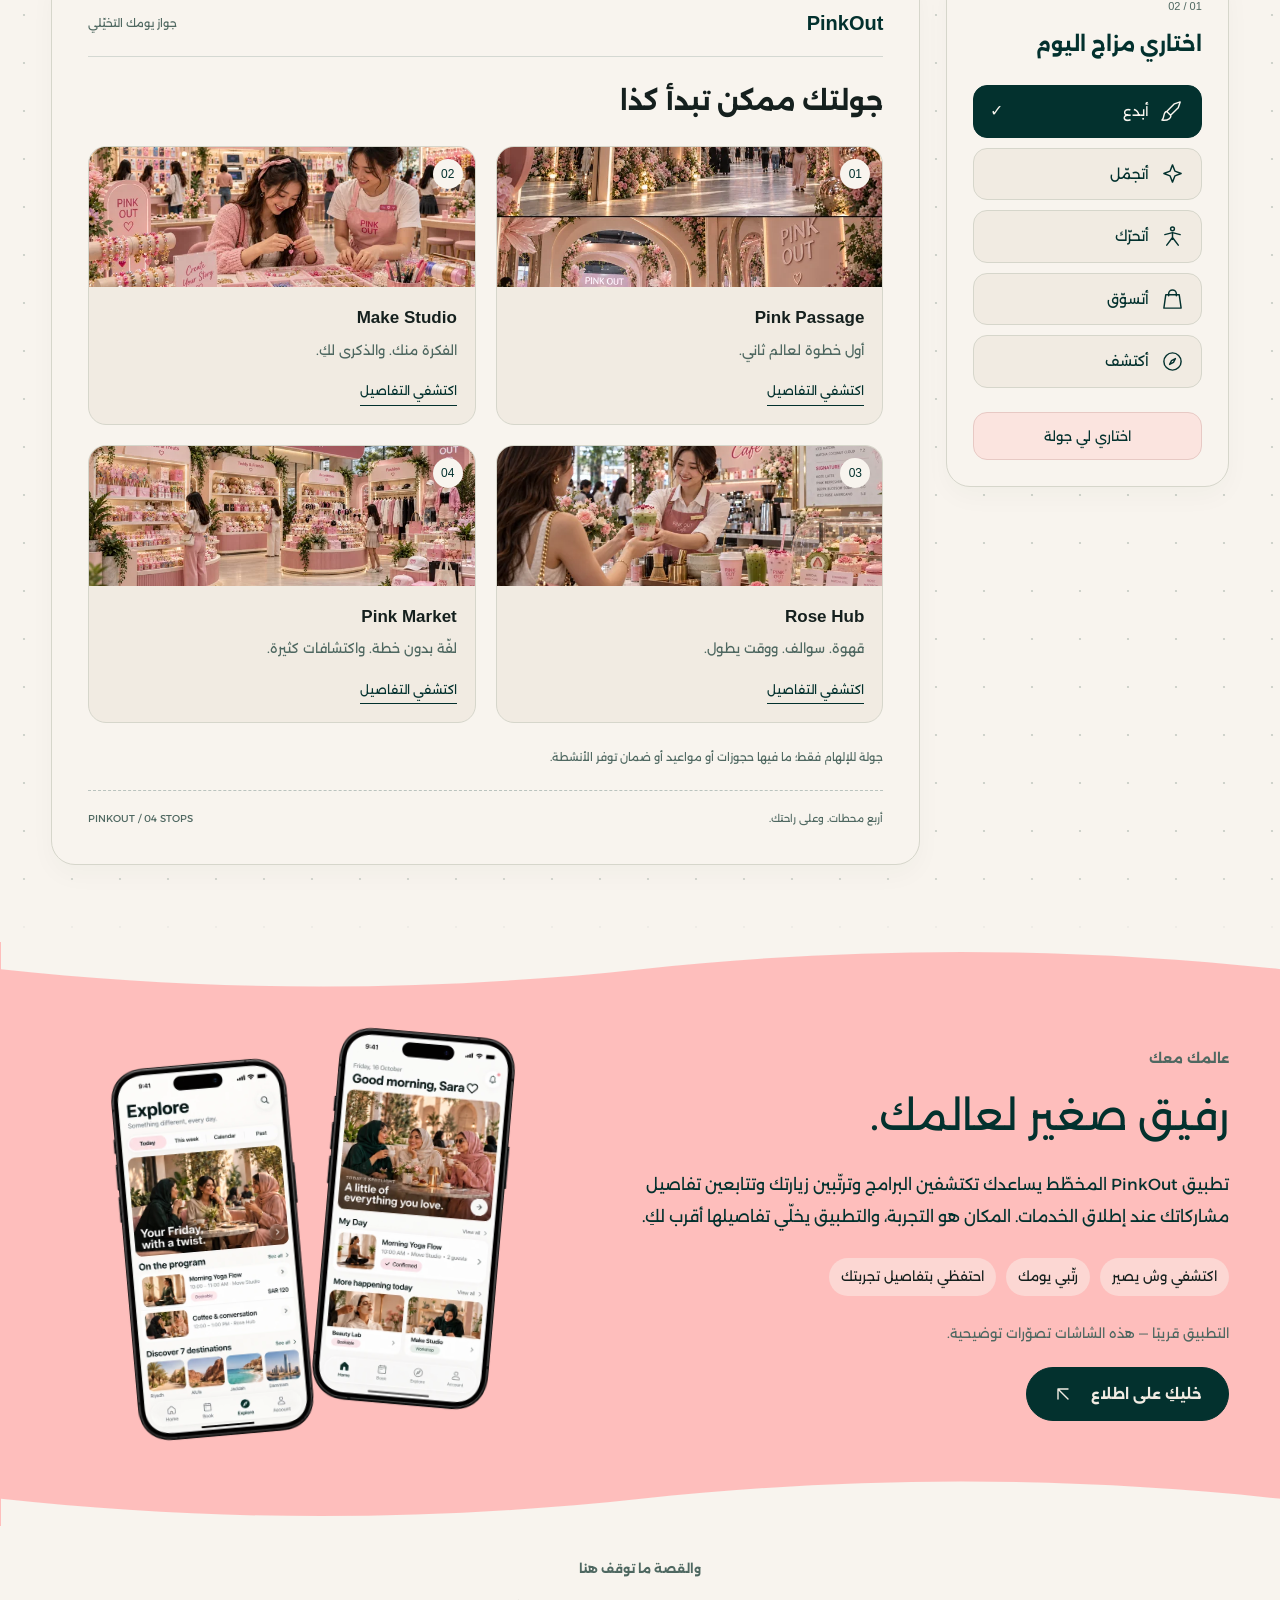
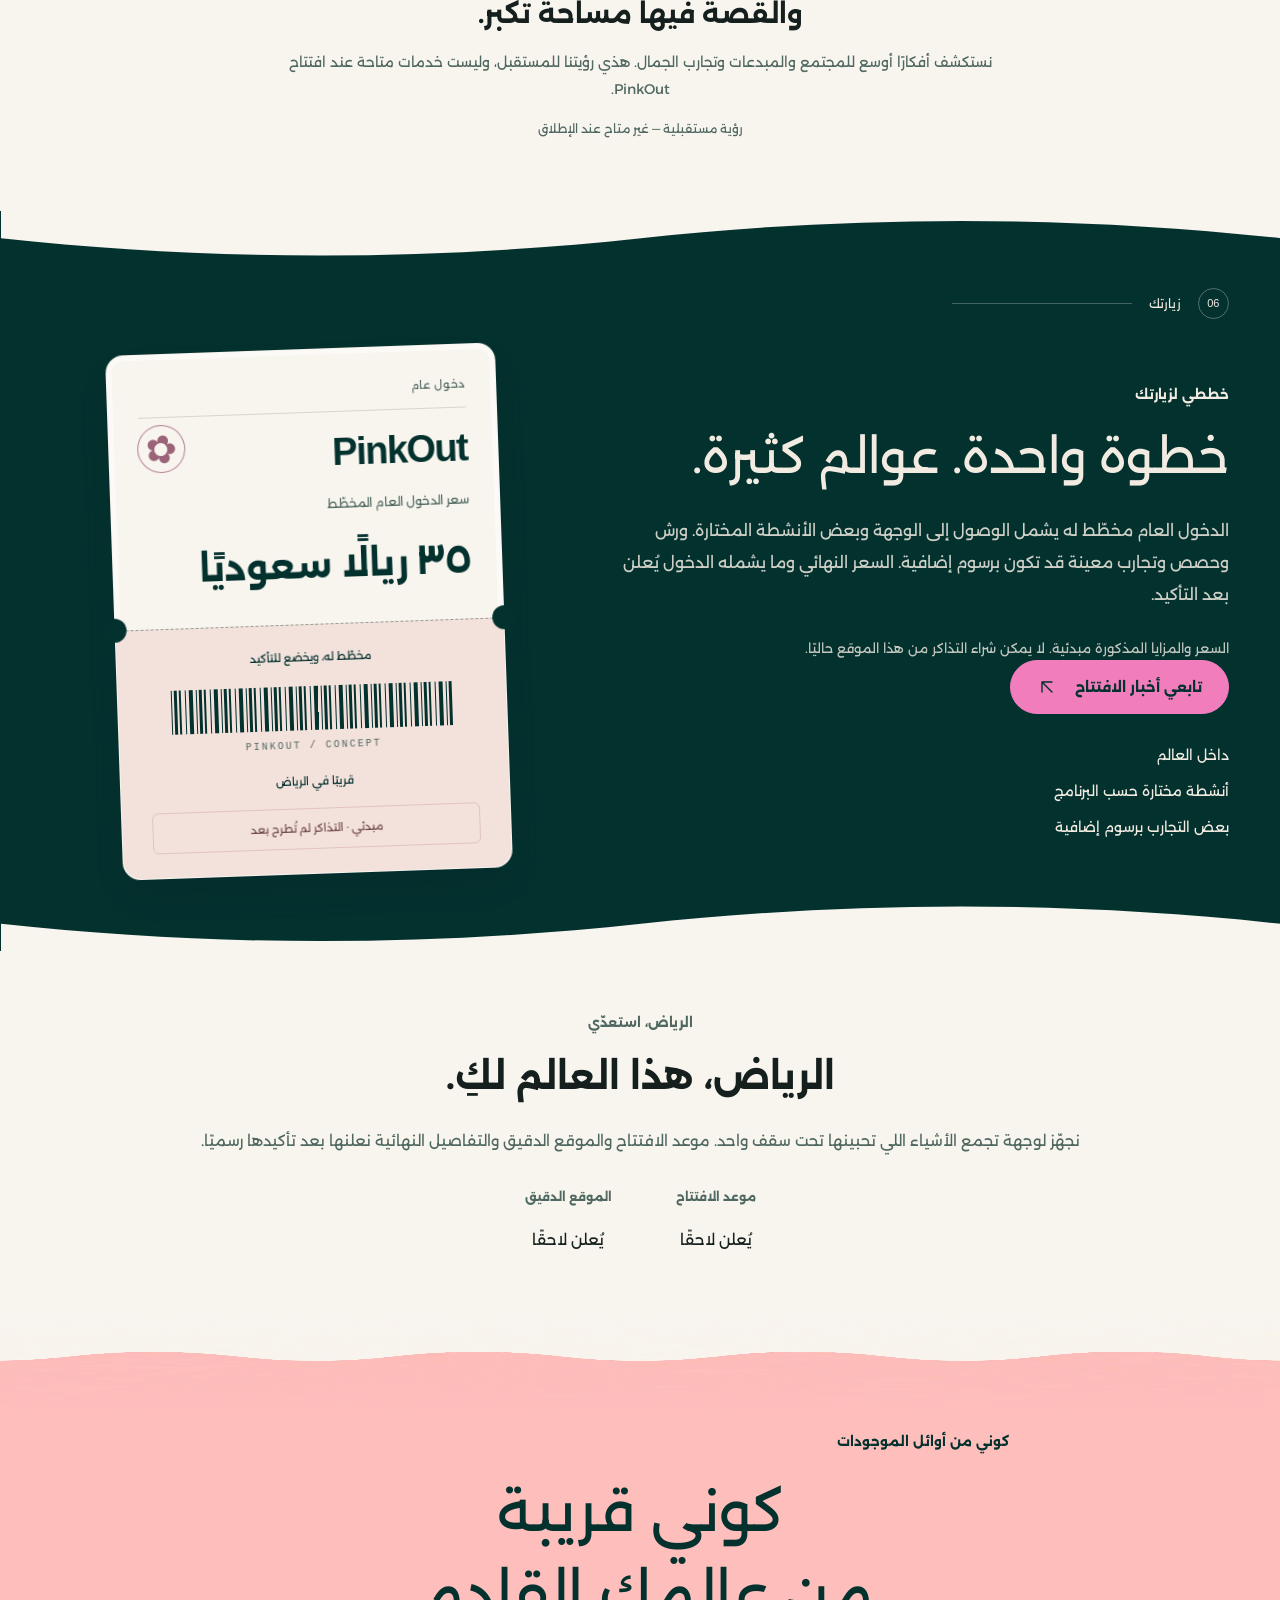
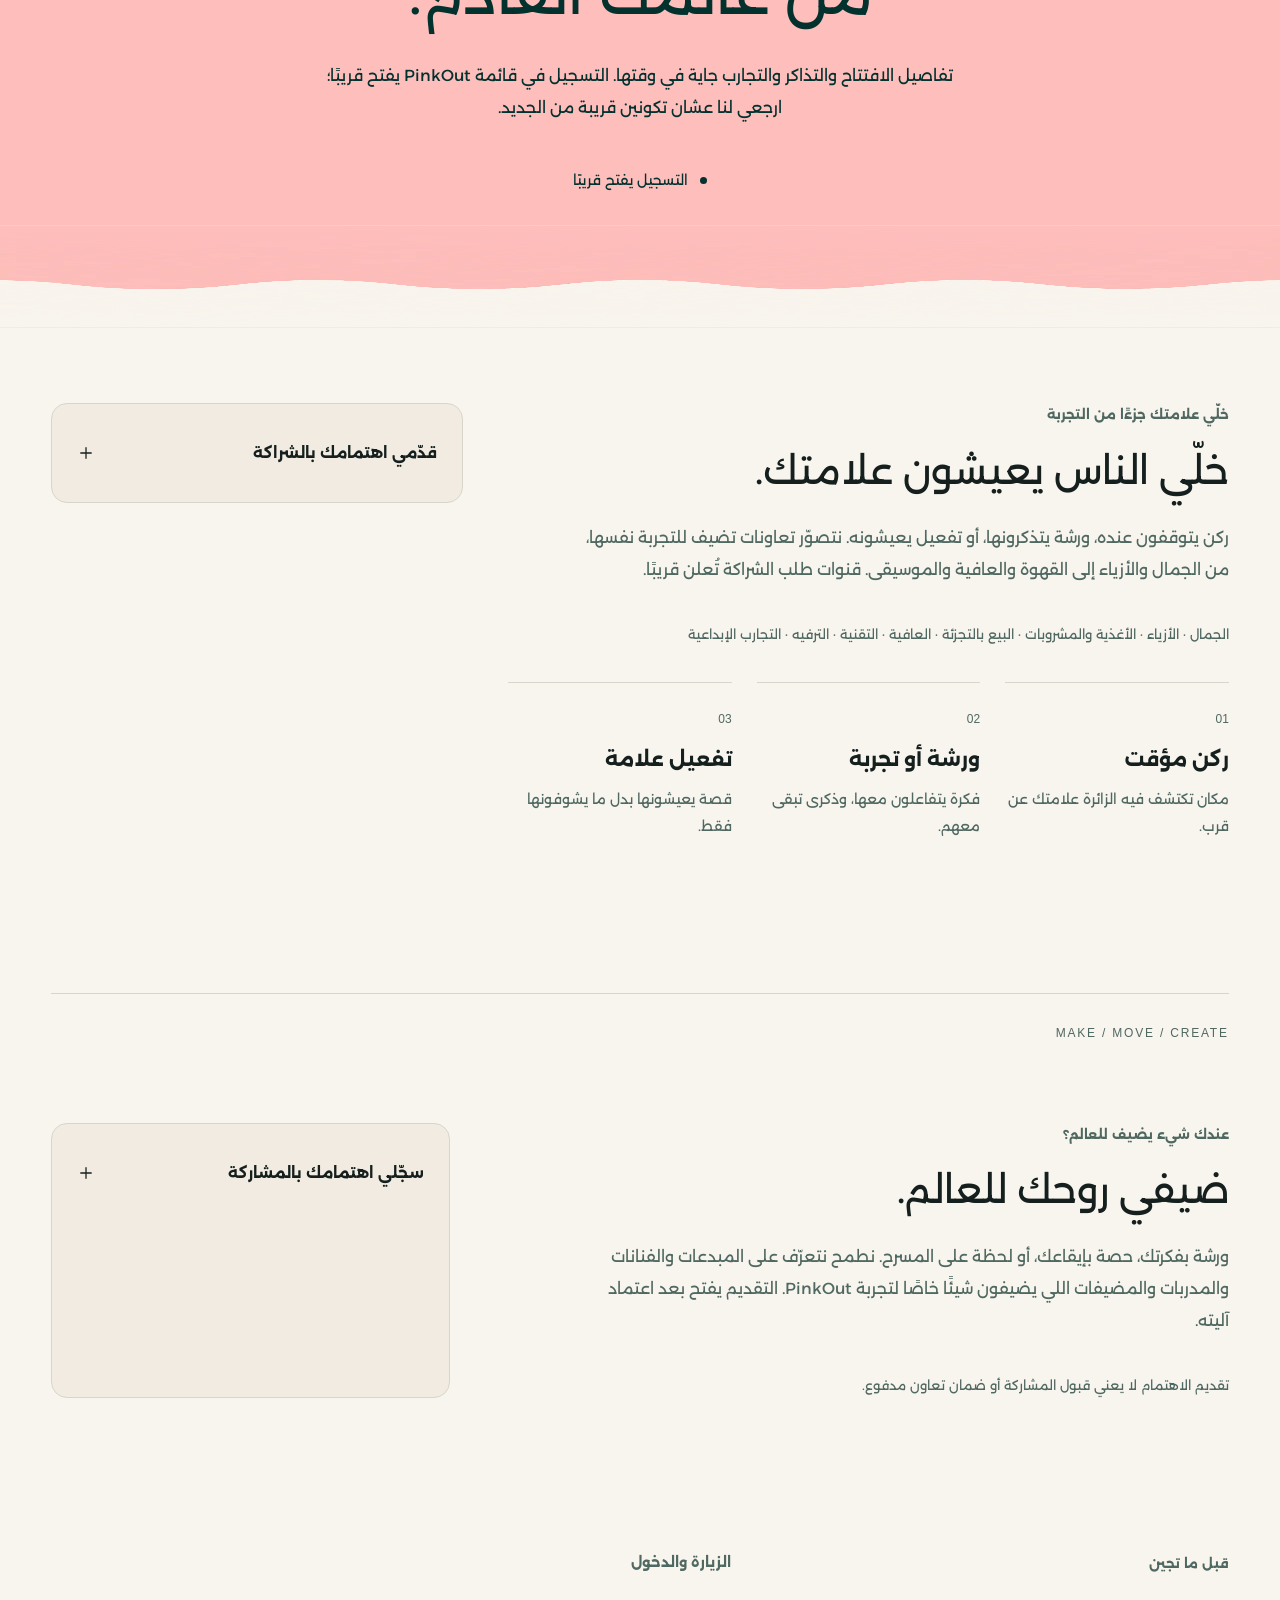
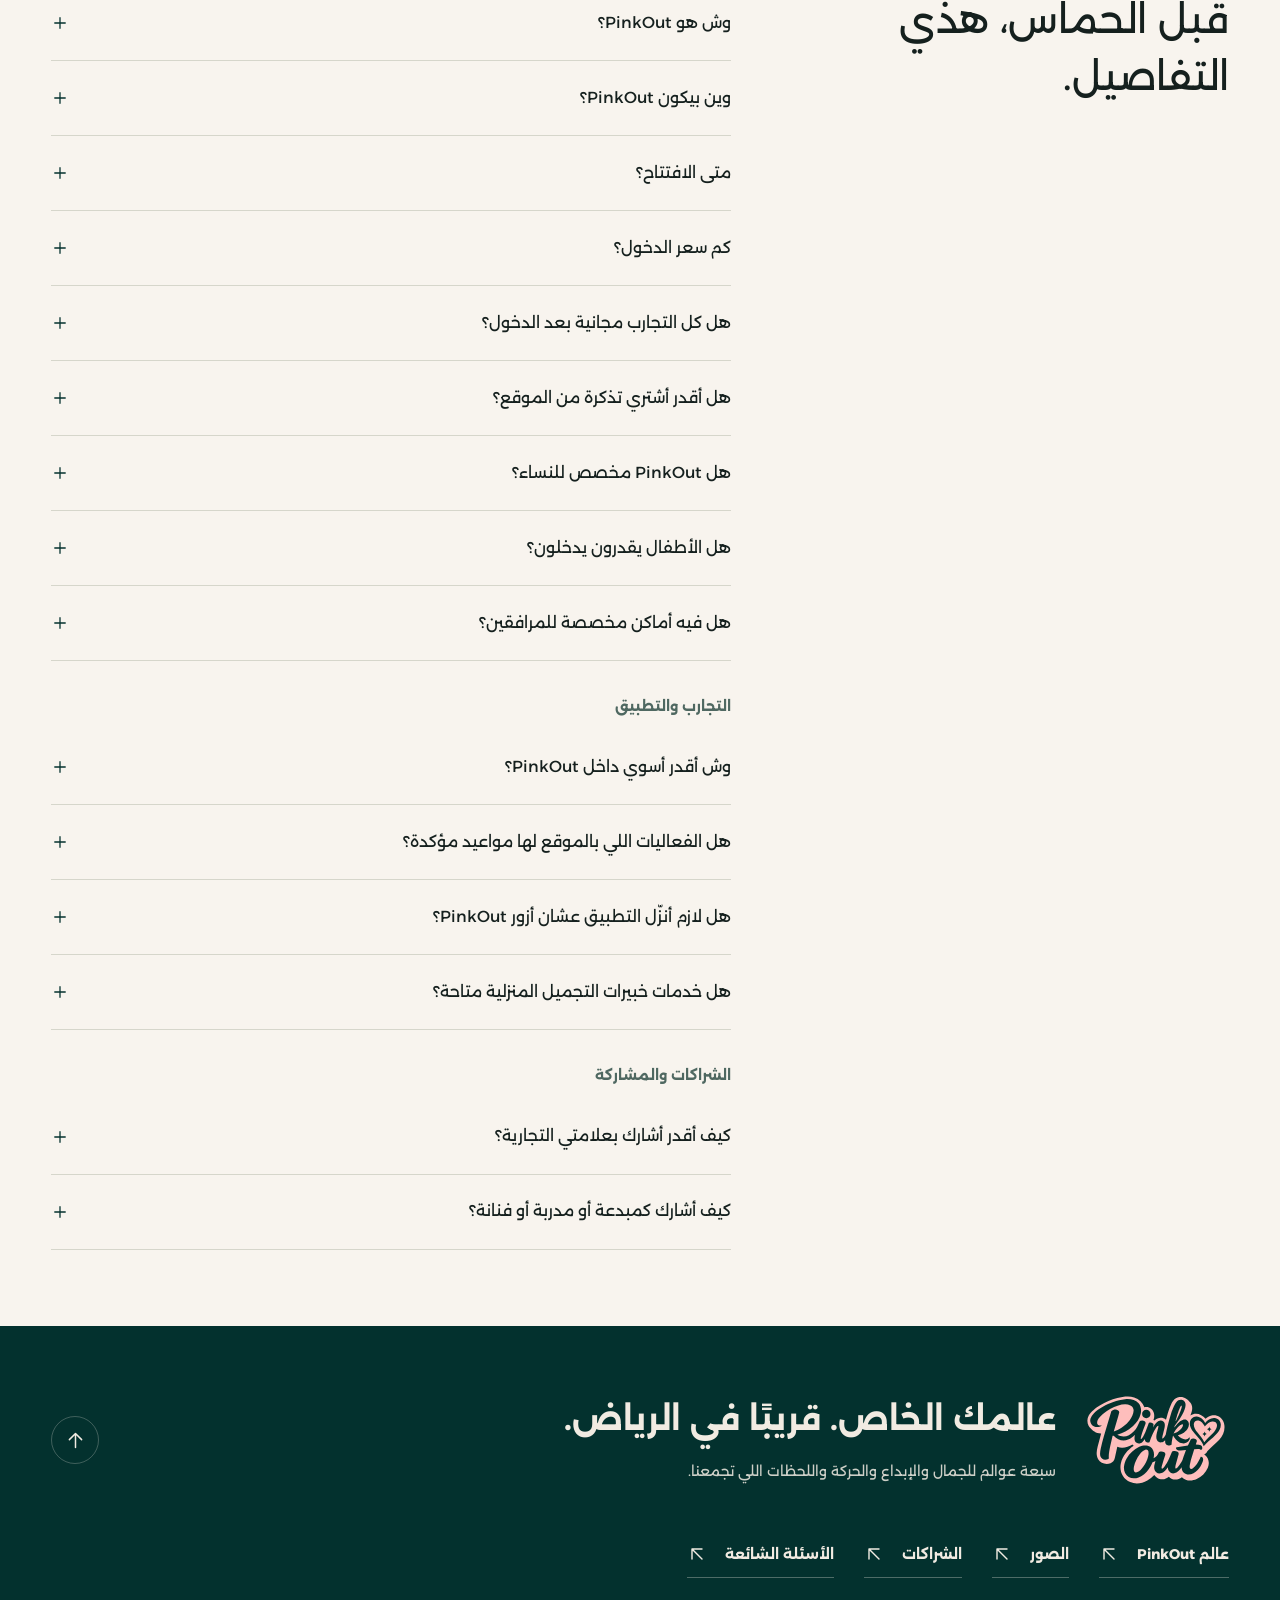
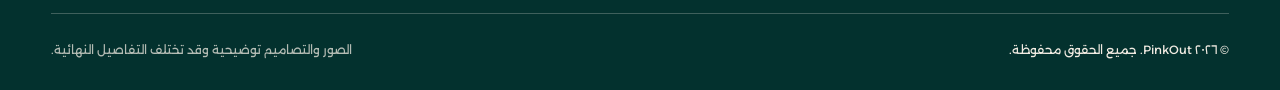
==== commit 48468a5a: "complete waitlist section for now" ====
--- a/index.html
+++ b/index.html
@@ -23,7 +23,7 @@
       <script defer src="motion.js?v=20261014-gallery-layout"></script>
       <script defer src="tea-physics.js?v=20261014-gallery-layout"></script>
       <script defer src="tea.js?v=20261014-green-tea"></script>
-      <link rel="stylesheet" href="layout.css?v=20261015-admission-ticket">
+      <link rel="stylesheet" href="layout.css?v=20261015-waitlist-image-transition">
       <link rel="stylesheet" href="hero-bg-ob.css">
 
 </head>
--- a/layout.css
+++ b/layout.css
@@ -2301,3 +2301,26 @@
       #entry .ticket-bottom { padding: 22px 24px }
       .ticket-seal { inset-inline-end: 24px; top: 66px }
 }
+
+/* Generated artwork connects the paper surfaces to the existing pink waitlist. */
+#waitlist {
+      position: relative;
+      isolation: isolate;
+      border-radius: 0;
+      background: var(--blush);
+      padding-block: clamp(100px, 9vw, 136px)
+}
+#waitlist::before,
+#waitlist::after {
+      content: "";
+      position: absolute;
+      inset-inline: 0;
+      height: clamp(86px, 8vw, 116px);
+      z-index: -1;
+      background:
+            linear-gradient(to bottom, var(--paper) 0%, transparent 24%, transparent 70%, var(--blush) 100%),
+            url("assets/illustrations/waitlist-transition.webp") center / 100% 100% no-repeat;
+      pointer-events: none
+}
+#waitlist::before { top: -1px }
+#waitlist::after { bottom: -1px; transform: rotate(180deg) }
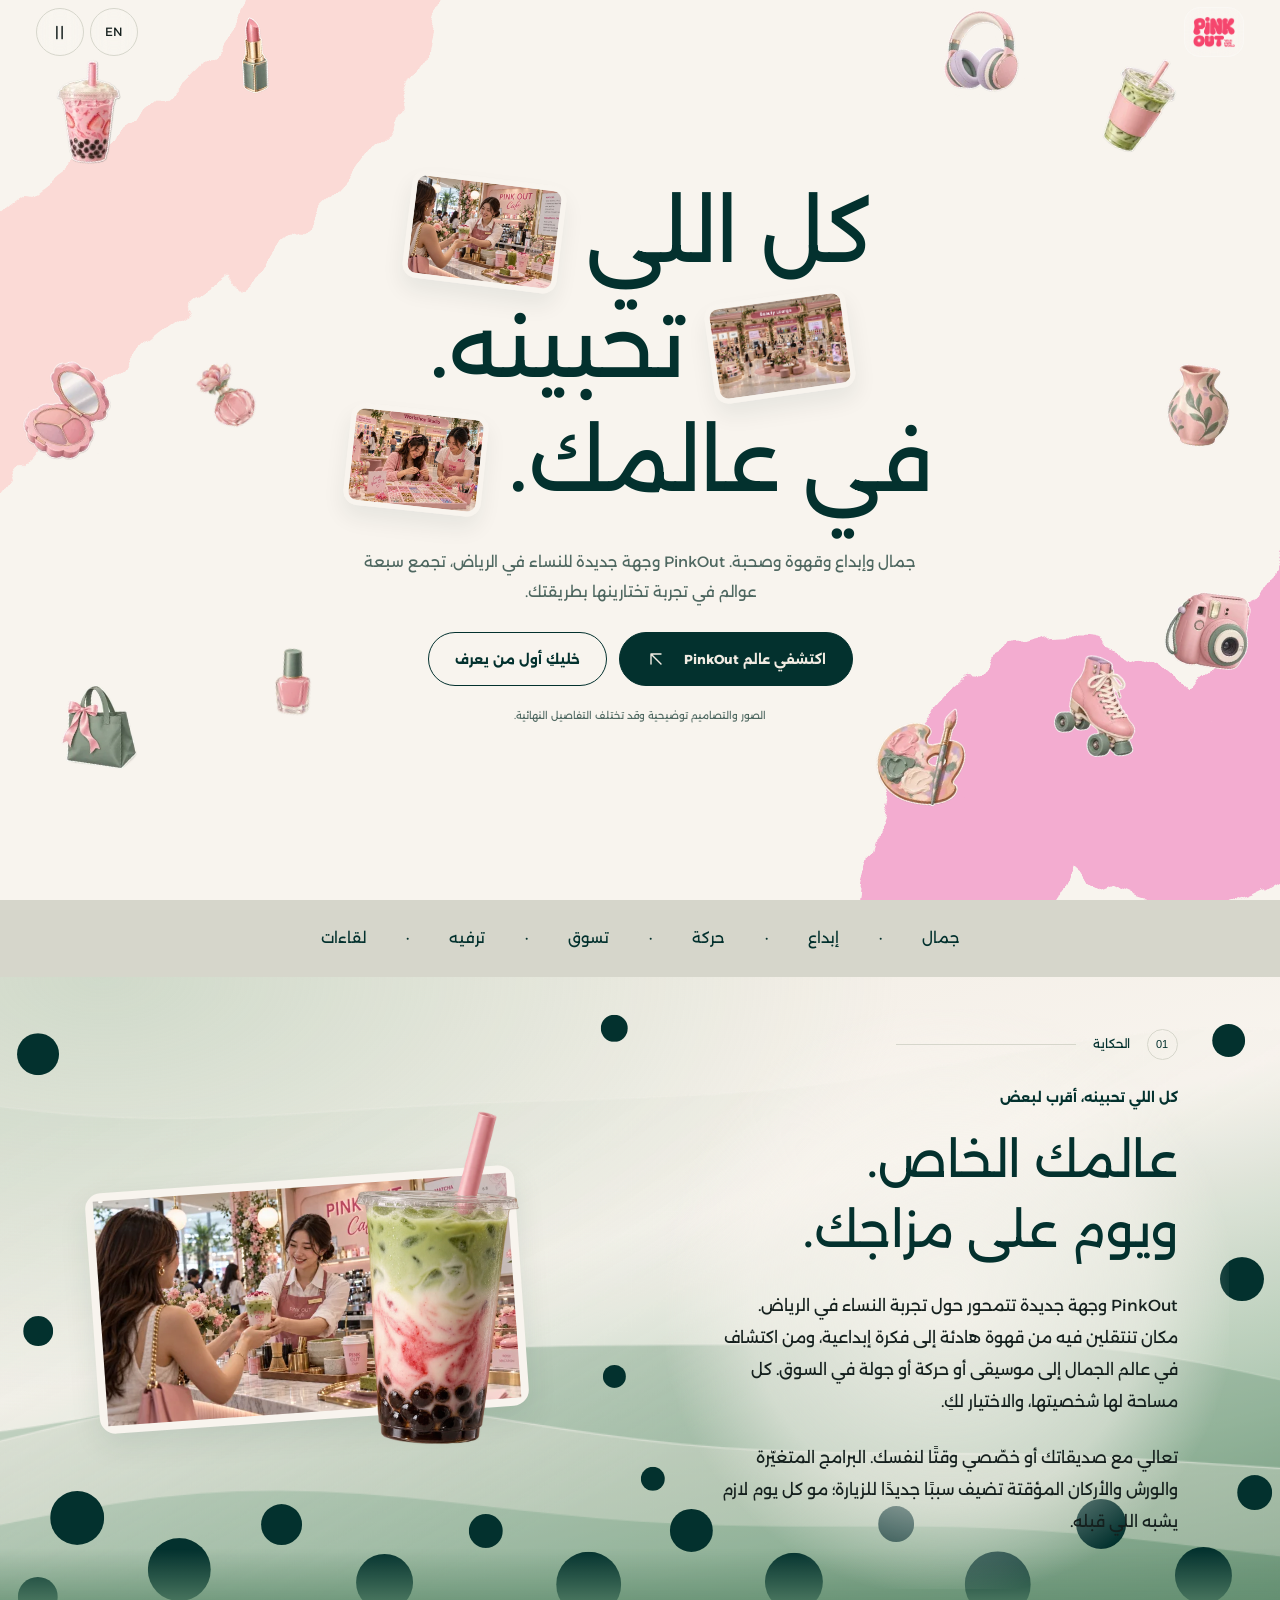
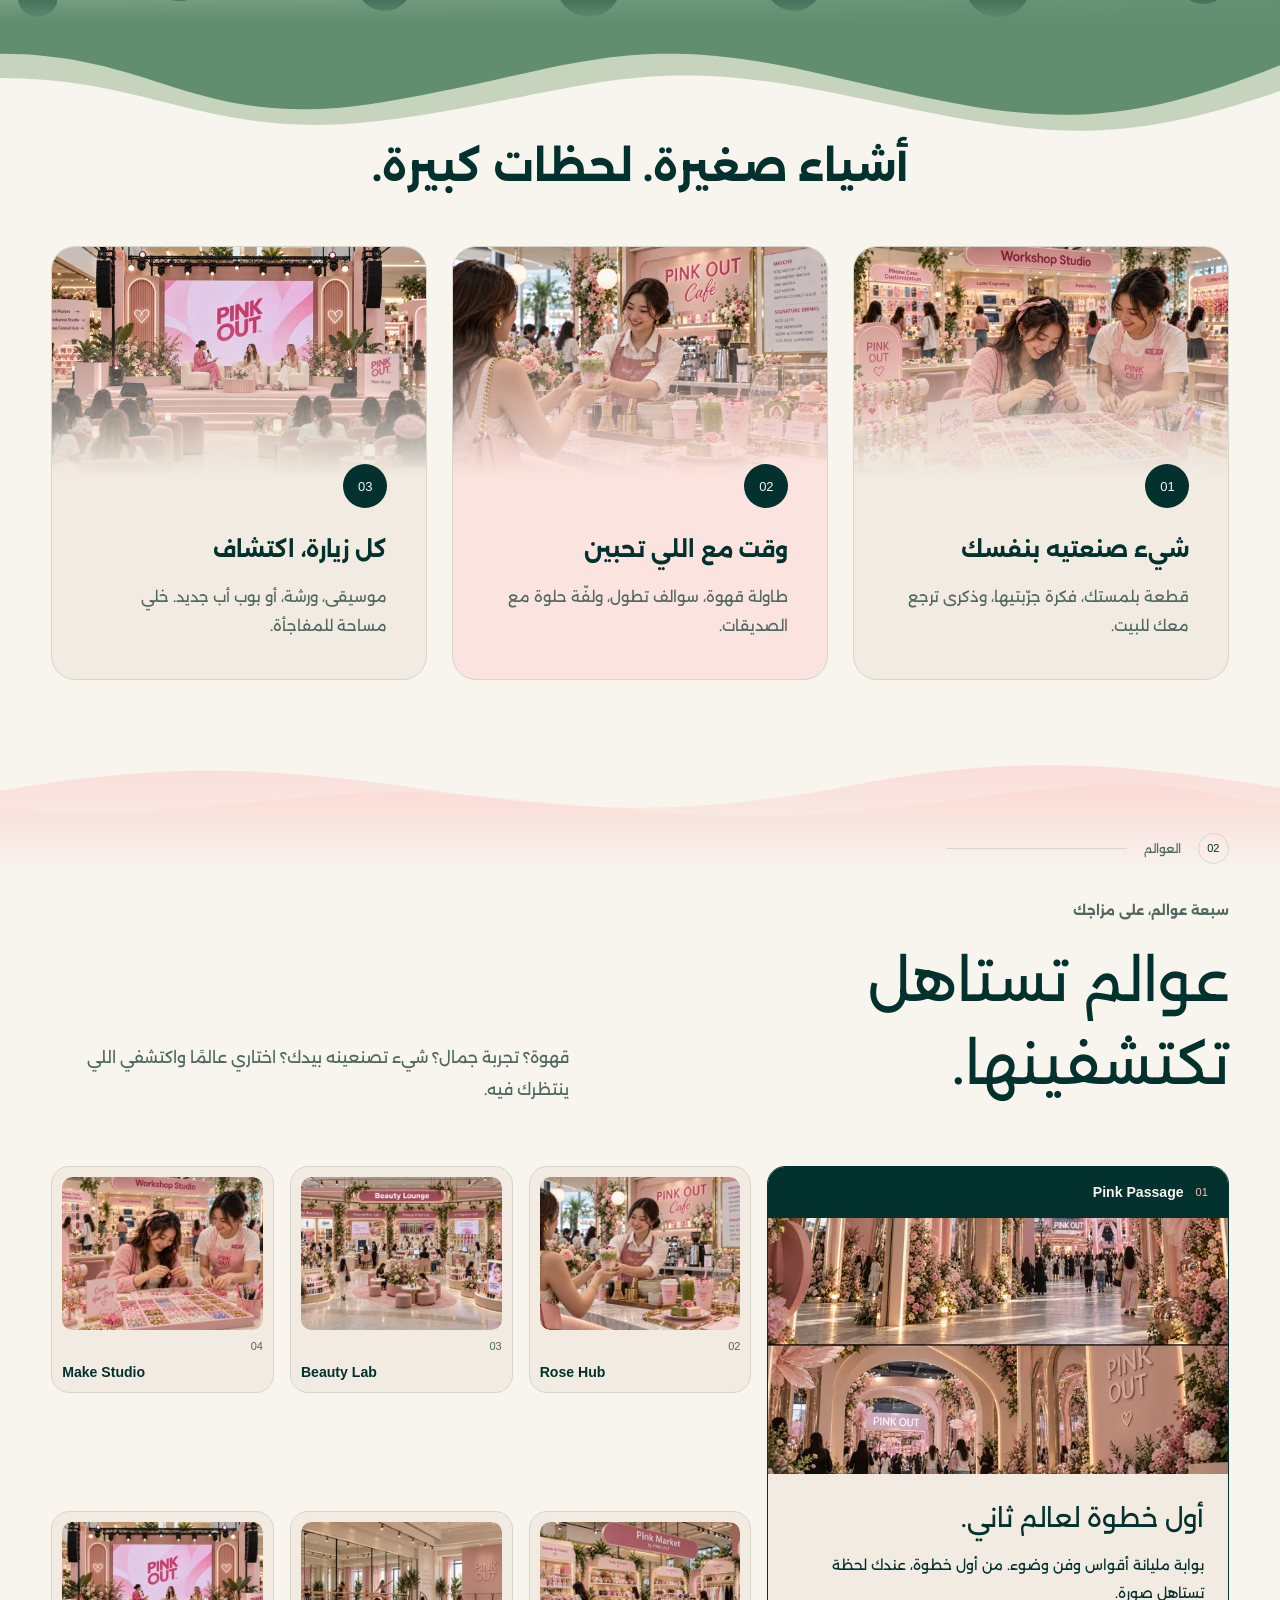
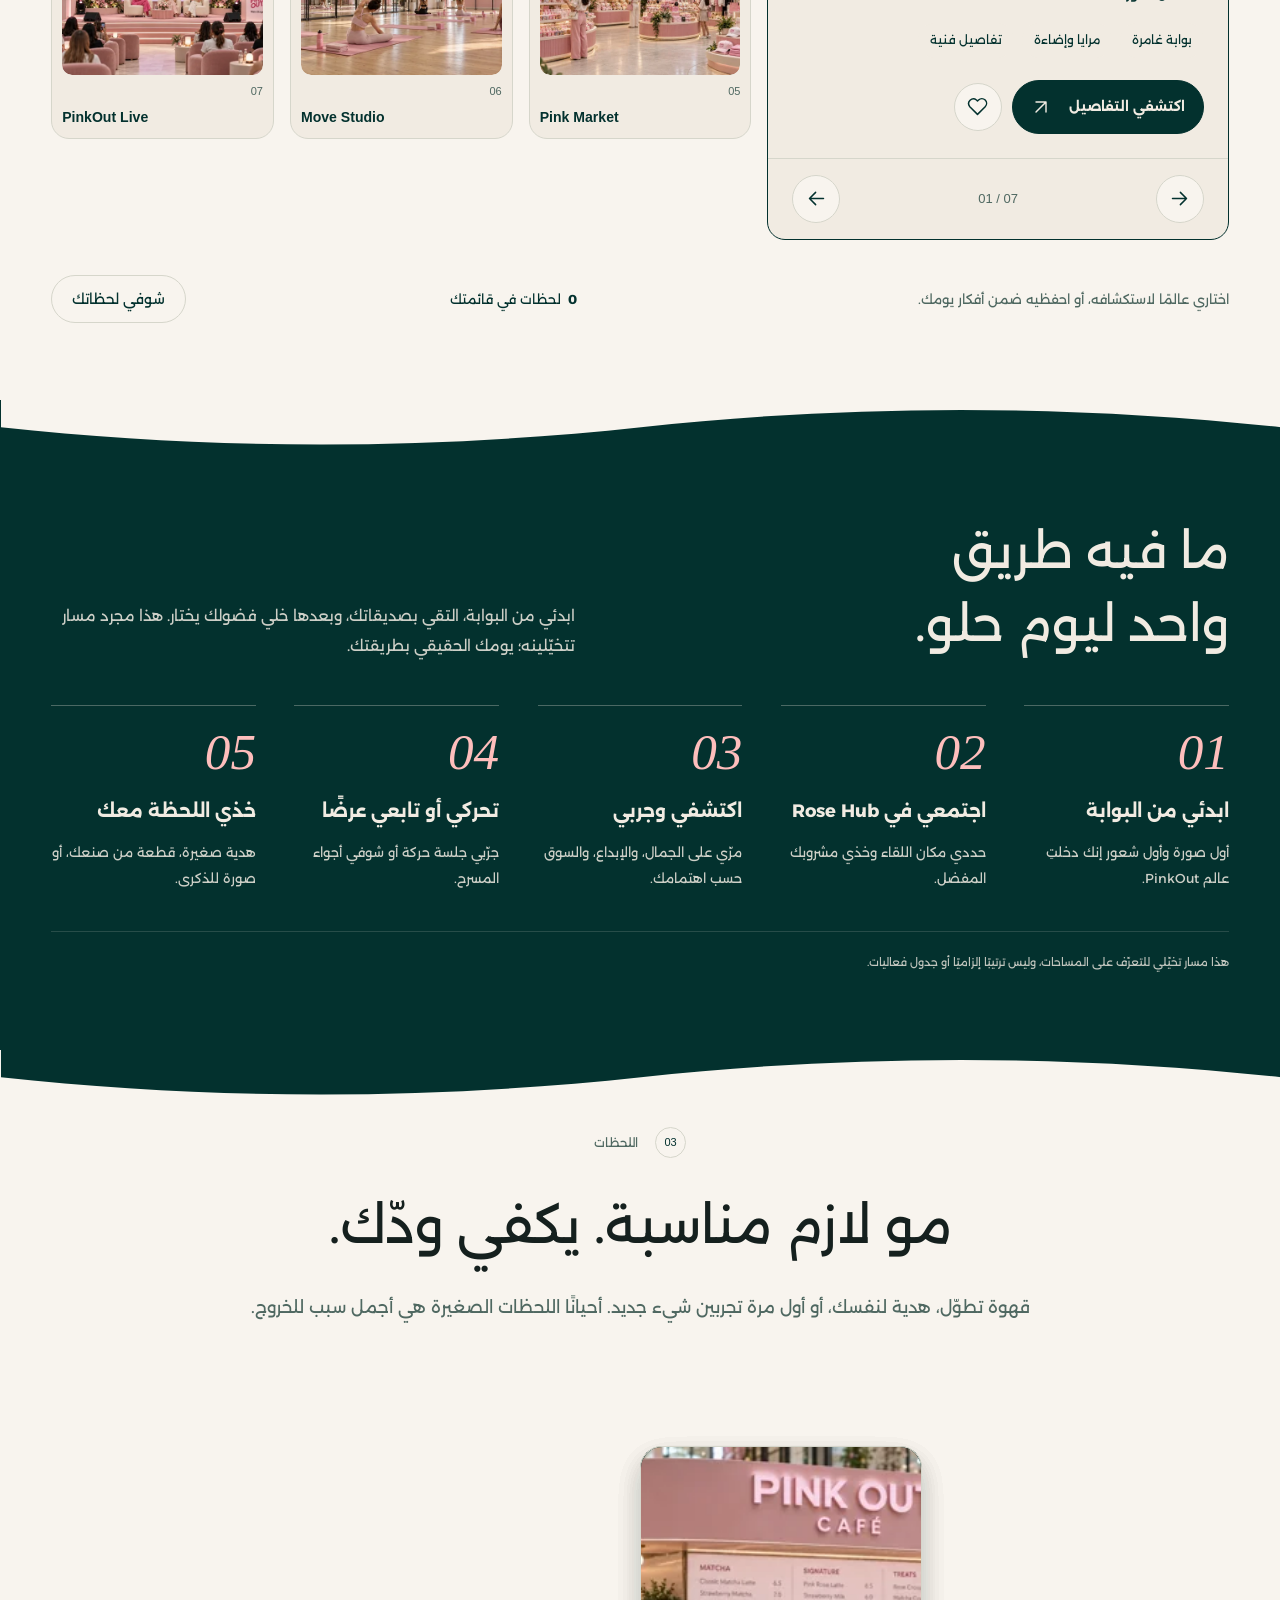
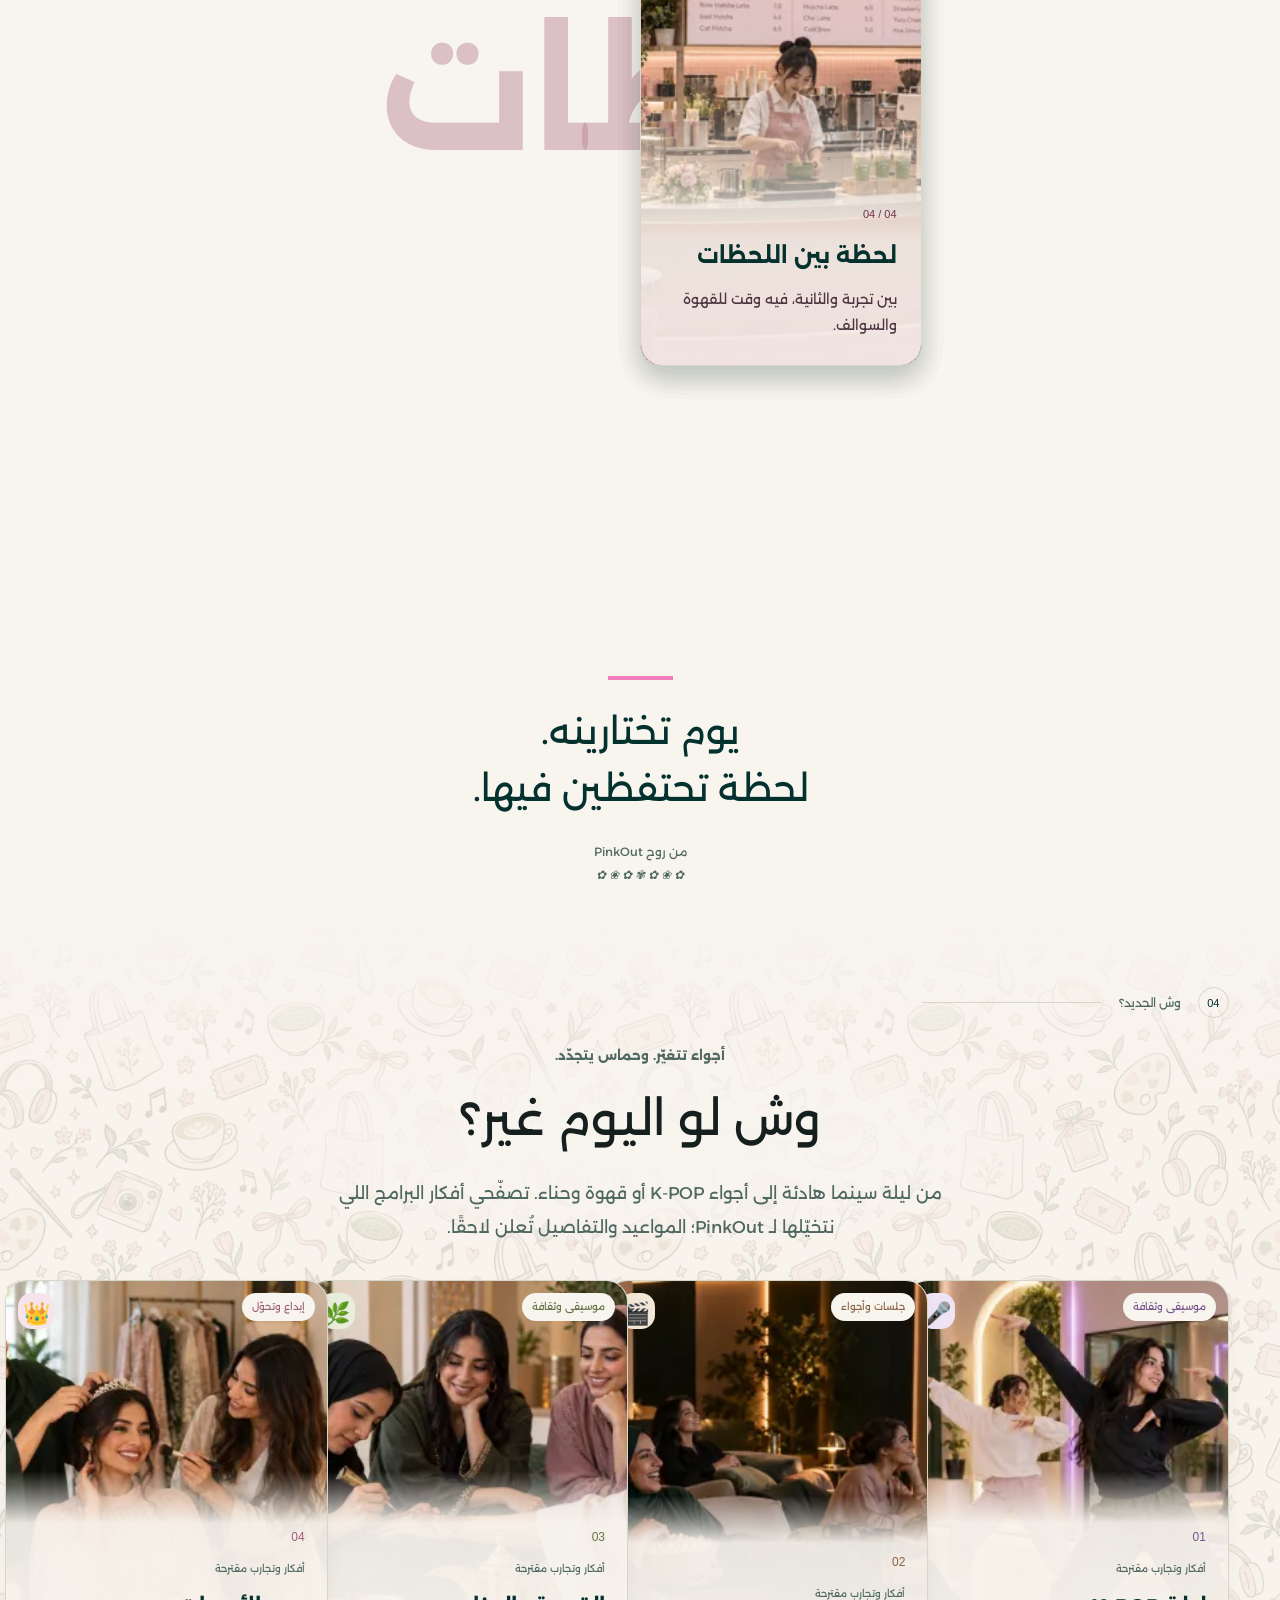
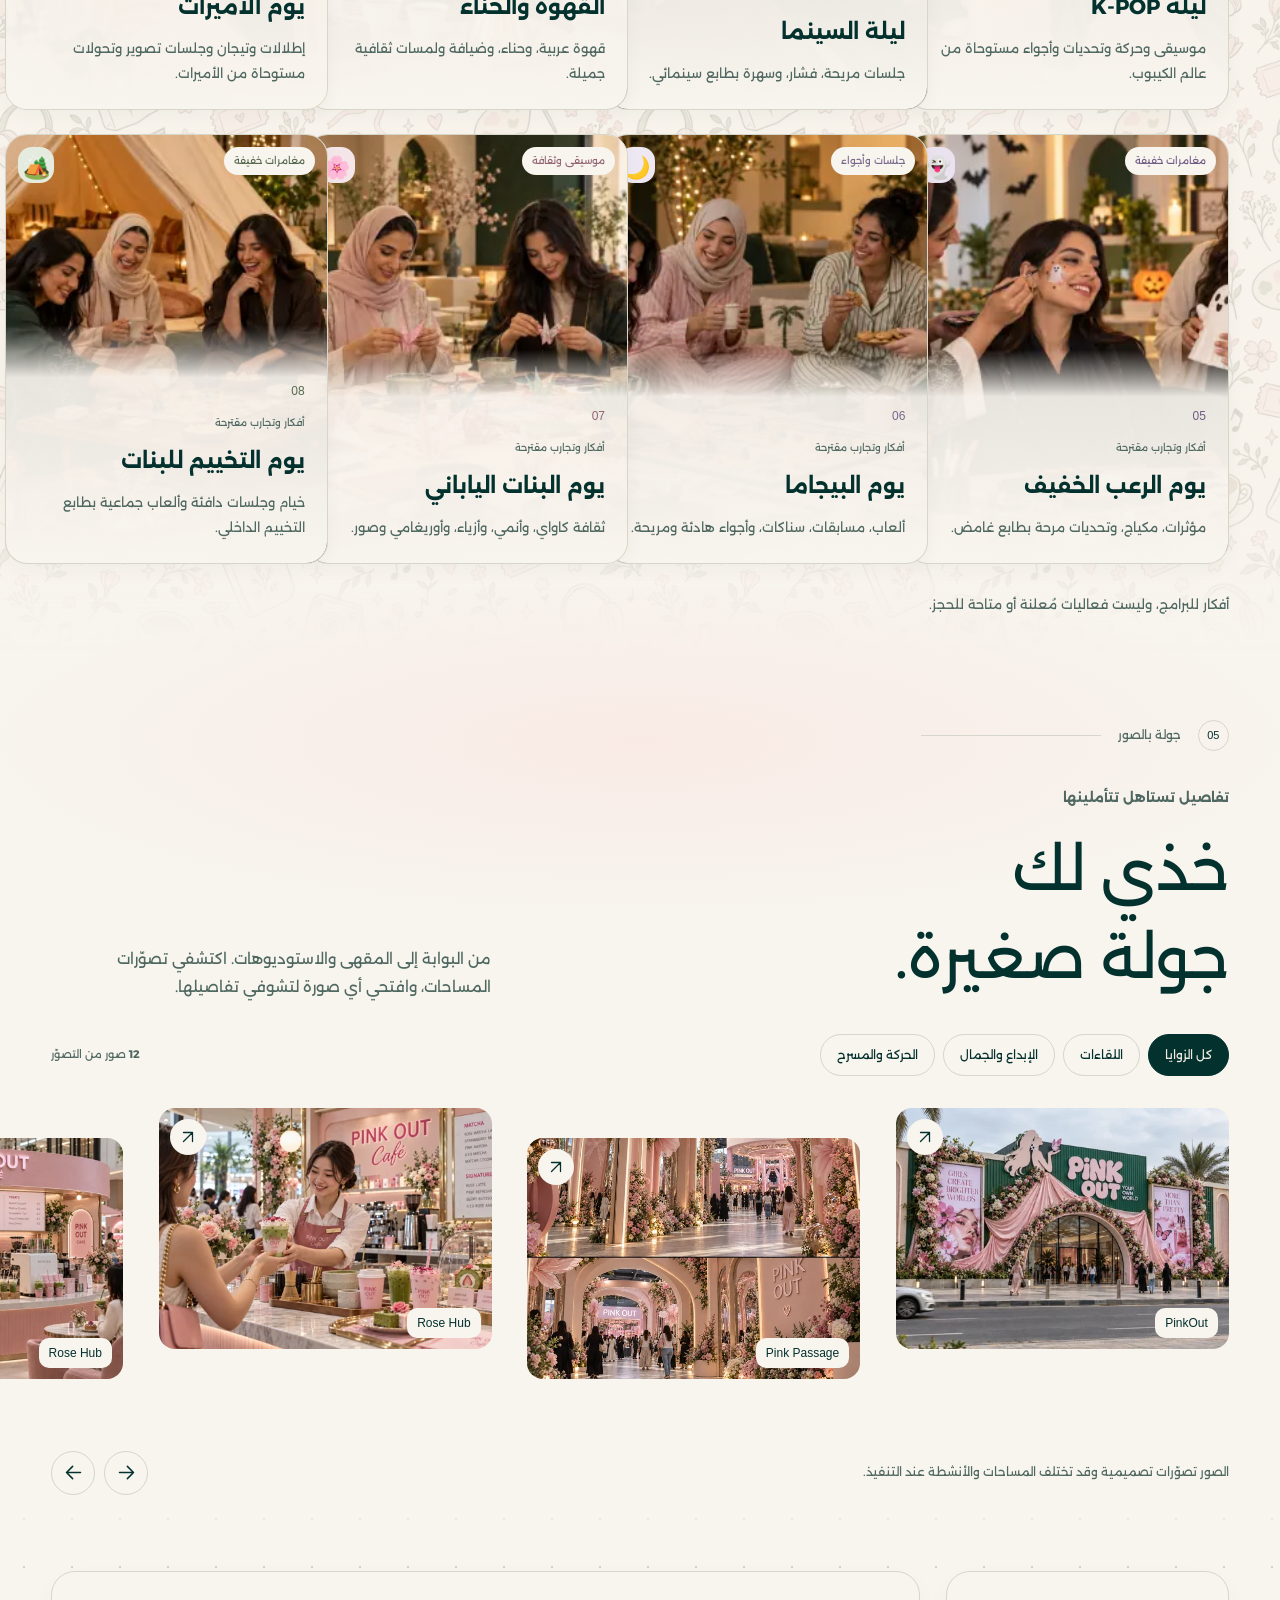
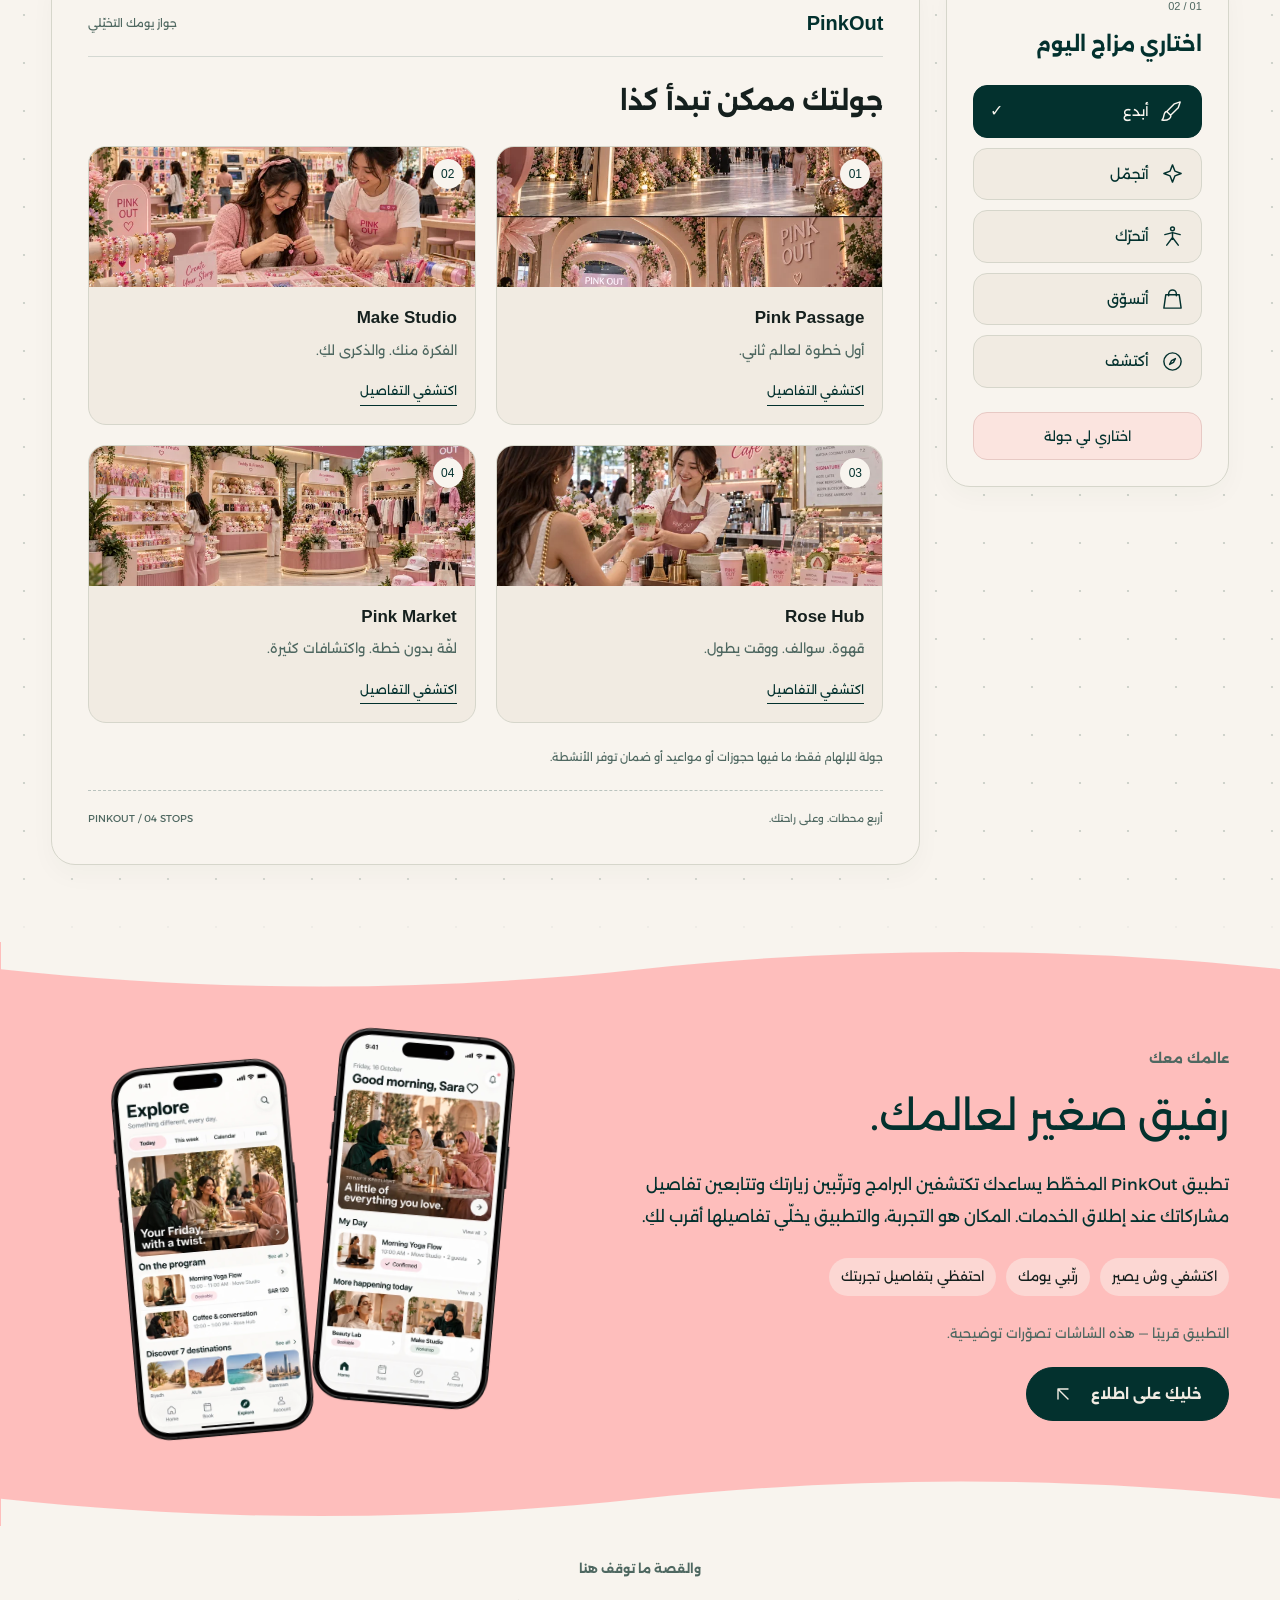
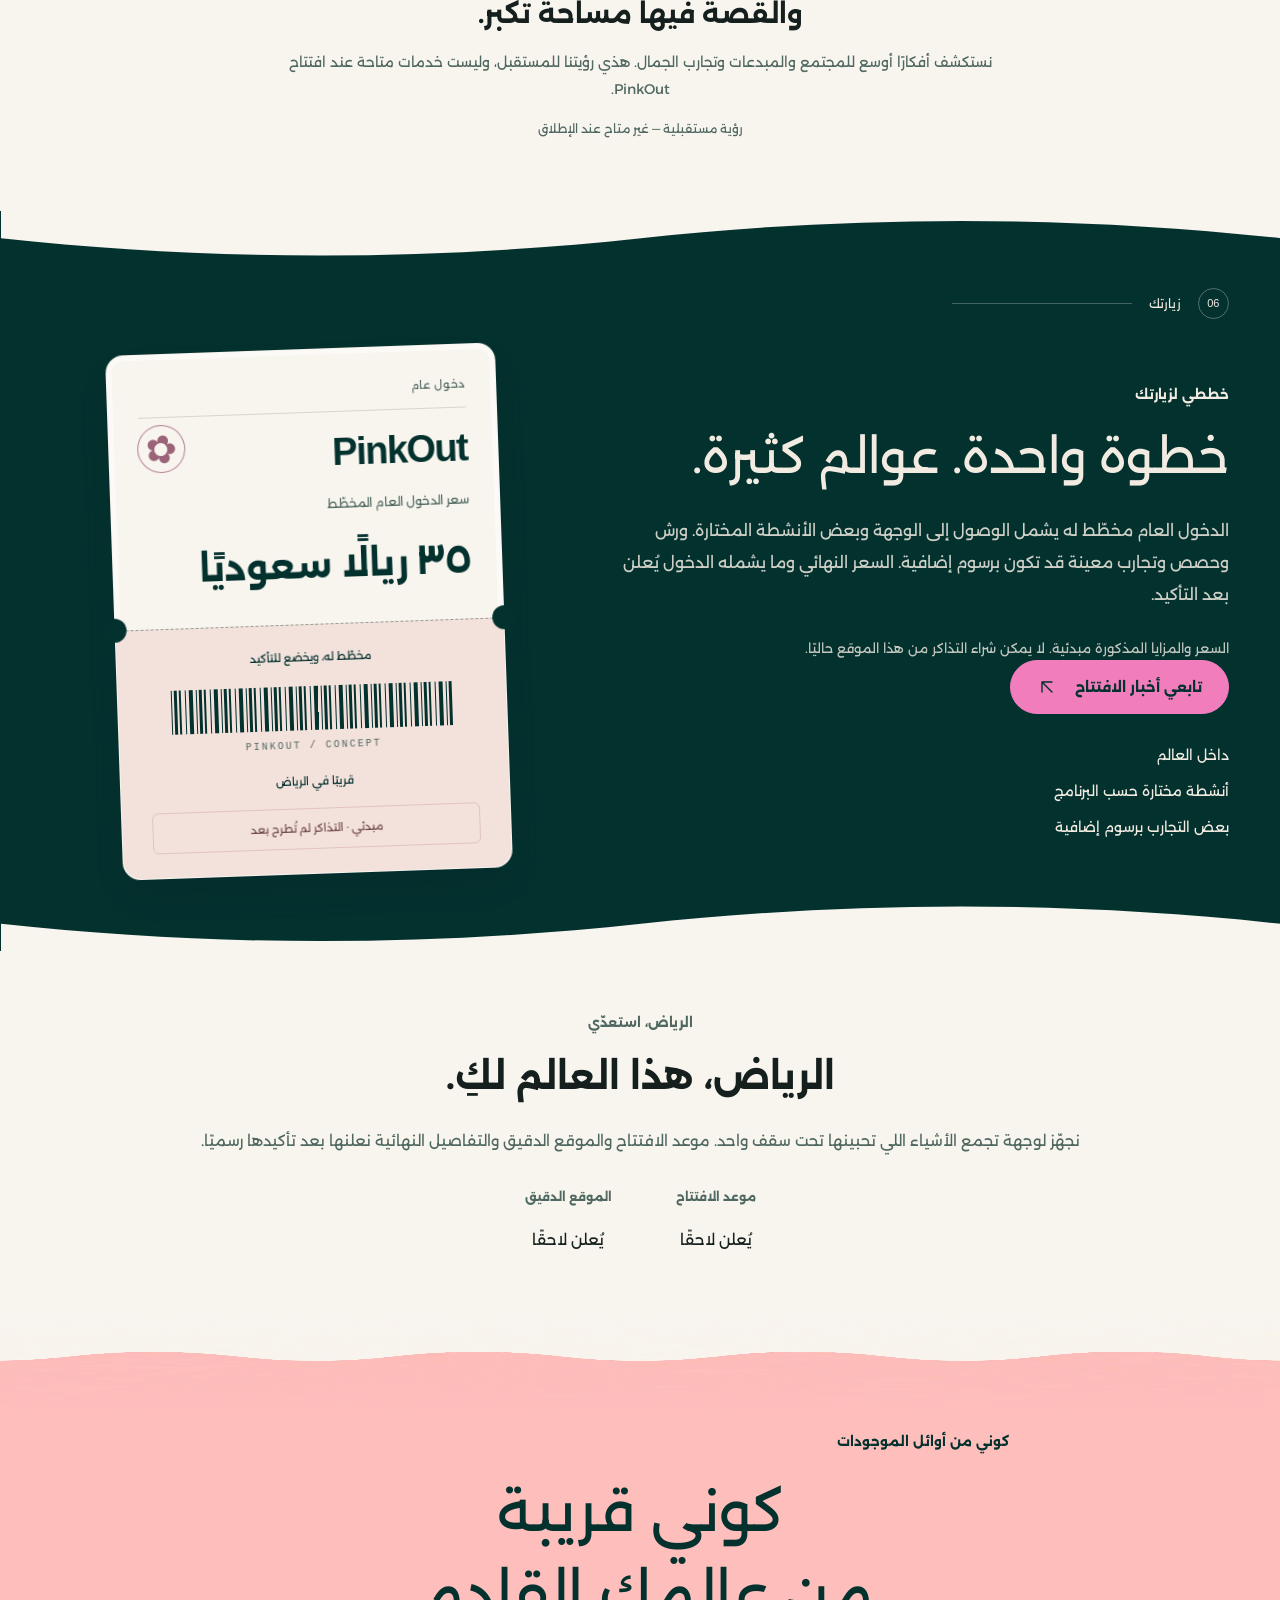
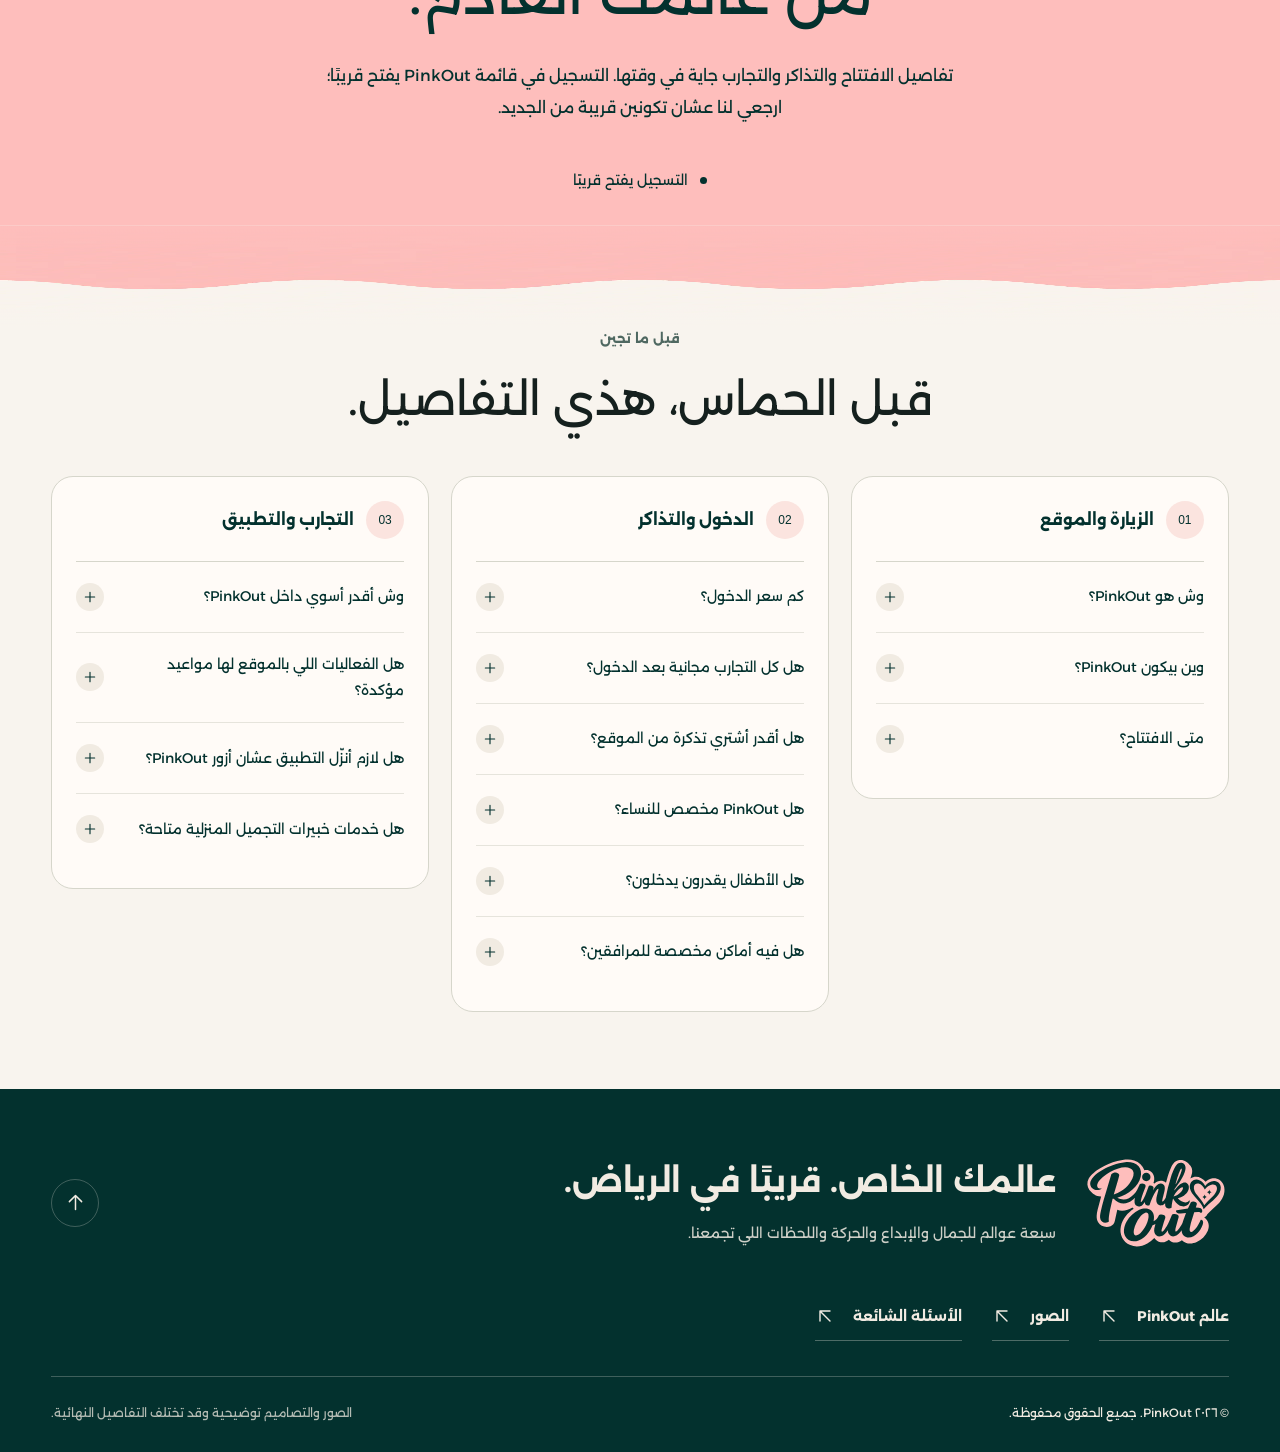
==== commit 9407ee18: "complete faq" ====
--- a/index.html
+++ b/index.html
@@ -14,8 +14,8 @@
       <meta property="og:image" content="https://pinkoutsa.com/assets/photographic/hero.webp">
       <link rel="icon" type="image/svg+xml" href="assets/logo.svg">
       <link rel="preload" href="assets/alexandria-regular.ttf" as="font" type="font/ttf" crossorigin="">
-      <script defer src="content.js?v=20261015-admission-ticket"></script>
-      <script defer src="app.js?v=20261015-day-planner-restored"></script>
+      <script defer src="content.js?v=20261015-faq-refresh"></script>
+      <script defer src="app.js?v=20261015-faq-refresh"></script>
       <link rel="stylesheet" href="styles.css?v=20261014-green-tea">
       <link rel="canonical" href="https://pinkoutsa.com/">
       <script defer src="program-effects.js?v=20261015-full-burst"></script>
@@ -23,7 +23,7 @@
       <script defer src="motion.js?v=20261014-gallery-layout"></script>
       <script defer src="tea-physics.js?v=20261014-gallery-layout"></script>
       <script defer src="tea.js?v=20261014-green-tea"></script>
-      <link rel="stylesheet" href="layout.css?v=20261015-waitlist-image-transition">
+      <link rel="stylesheet" href="layout.css?v=20261015-centered-faq-eyebrow">
       <link rel="stylesheet" href="hero-bg-ob.css">
 
 </head>
@@ -549,7 +549,7 @@
                         <p data-i18n="journal.pullquote">يوم تختارينه.
                               لحظة تحتفظين فيها.</p>
                         <span class="quote-caption" data-i18n="journal.quoteCaption">من روح PinkOut</span>
-                        <span  class="quote-caption" style="margin-top: 0">
+                        <span class="quote-caption" style="margin-top: 0">
                               <i>✿</i>
                               <i>❀</i>
                               <i>✿</i>
@@ -576,10 +576,11 @@
                               <div class="program-image">
                                     <img src="assets/programs/kpop-activity-480.webp"
                                           srcset="assets/programs/kpop-activity-480.webp 480w, assets/programs/kpop-activity-960.webp 960w"
-                                          sizes="(max-width: 650px) 90vw, (max-width: 1100px) 45vw, 23vw"
-                                          loading="lazy" decoding="async" width="960" height="640"
-                                          alt="ليلة K-POP" data-alt="happening.kpop.title">
-                              <span class="program-category" data-i18n="happening.filter.culture">موسيقى وثقافة</span>
+                                          sizes="(max-width: 650px) 90vw, (max-width: 1100px) 45vw, 23vw" loading="lazy"
+                                          decoding="async" width="960" height="640" alt="ليلة K-POP"
+                                          data-alt="happening.kpop.title">
+                                    <span class="program-category" data-i18n="happening.filter.culture">موسيقى
+                                          وثقافة</span>
                                     <span class="program-emblem" aria-hidden="true">🎤</span>
                               </div>
                               <div class="program-copy">
@@ -594,10 +595,10 @@
                               <div class="program-image">
                                     <img src="assets/programs/movie-activity-480.webp"
                                           srcset="assets/programs/movie-activity-480.webp 480w, assets/programs/movie-activity-960.webp 960w"
-                                          sizes="(max-width: 650px) 90vw, (max-width: 1100px) 45vw, 23vw"
-                                          loading="lazy" decoding="async" width="960" height="640"
-                                          alt="ليلة السينما" data-alt="happening.movie.title">
-                              <span class="program-category" data-i18n="happening.filter.cozy">جلسات وأجواء</span>
+                                          sizes="(max-width: 650px) 90vw, (max-width: 1100px) 45vw, 23vw" loading="lazy"
+                                          decoding="async" width="960" height="640" alt="ليلة السينما"
+                                          data-alt="happening.movie.title">
+                                    <span class="program-category" data-i18n="happening.filter.cozy">جلسات وأجواء</span>
                                     <span class="program-emblem" aria-hidden="true">🎬</span>
                               </div>
                               <div class="program-copy">
@@ -611,10 +612,11 @@
                               <div class="program-image">
                                     <img src="assets/programs/henna-activity-480.webp"
                                           srcset="assets/programs/henna-activity-480.webp 480w, assets/programs/henna-activity-960.webp 960w"
-                                          sizes="(max-width: 650px) 90vw, (max-width: 1100px) 45vw, 23vw"
-                                          loading="lazy" decoding="async" width="960" height="640"
-                                          alt="القهوة والحناء" data-alt="happening.henna.title">
-                              <span class="program-category" data-i18n="happening.filter.culture">موسيقى وثقافة</span>
+                                          sizes="(max-width: 650px) 90vw, (max-width: 1100px) 45vw, 23vw" loading="lazy"
+                                          decoding="async" width="960" height="640" alt="القهوة والحناء"
+                                          data-alt="happening.henna.title">
+                                    <span class="program-category" data-i18n="happening.filter.culture">موسيقى
+                                          وثقافة</span>
                                     <span class="program-emblem" aria-hidden="true">🌿</span>
                               </div>
                               <div class="program-copy">
@@ -625,14 +627,16 @@
                                     </p>
                               </div>
                         </article>
-                        <article class="program-card reveal" data-program="princess" tabindex="0" data-category="creative">
+                        <article class="program-card reveal" data-program="princess" tabindex="0"
+                              data-category="creative">
                               <div class="program-image">
                                     <img src="assets/programs/princess-activity-480.webp"
                                           srcset="assets/programs/princess-activity-480.webp 480w, assets/programs/princess-activity-960.webp 960w"
-                                          sizes="(max-width: 650px) 90vw, (max-width: 1100px) 45vw, 23vw"
-                                          loading="lazy" decoding="async" width="960" height="640"
-                                          alt="يوم الأميرات" data-alt="happening.princess.title">
-                              <span class="program-category" data-i18n="happening.filter.creative">إبداع وتحوّل</span>
+                                          sizes="(max-width: 650px) 90vw, (max-width: 1100px) 45vw, 23vw" loading="lazy"
+                                          decoding="async" width="960" height="640" alt="يوم الأميرات"
+                                          data-alt="happening.princess.title">
+                                    <span class="program-category" data-i18n="happening.filter.creative">إبداع
+                                          وتحوّل</span>
                                     <span class="program-emblem" aria-hidden="true">👑</span>
                               </div>
                               <div class="program-copy">
@@ -643,14 +647,16 @@
                                           من الأميرات.</p>
                               </div>
                         </article>
-                        <article class="program-card reveal" data-program="horror" tabindex="0" data-category="adventure">
+                        <article class="program-card reveal" data-program="horror" tabindex="0"
+                              data-category="adventure">
                               <div class="program-image">
                                     <img src="assets/programs/horror-activity-480.webp"
                                           srcset="assets/programs/horror-activity-480.webp 480w, assets/programs/horror-activity-960.webp 960w"
-                                          sizes="(max-width: 650px) 90vw, (max-width: 1100px) 45vw, 23vw"
-                                          loading="lazy" decoding="async" width="960" height="640"
-                                          alt="يوم الرعب الخفيف" data-alt="happening.horror.title">
-                              <span class="program-category" data-i18n="happening.filter.adventure">مغامرات خفيفة</span>
+                                          sizes="(max-width: 650px) 90vw, (max-width: 1100px) 45vw, 23vw" loading="lazy"
+                                          decoding="async" width="960" height="640" alt="يوم الرعب الخفيف"
+                                          data-alt="happening.horror.title">
+                                    <span class="program-category" data-i18n="happening.filter.adventure">مغامرات
+                                          خفيفة</span>
                                     <span class="program-emblem" aria-hidden="true">👻</span>
                               </div>
                               <div class="program-copy">
@@ -664,10 +670,10 @@
                               <div class="program-image">
                                     <img src="assets/programs/pajama-activity-480.webp"
                                           srcset="assets/programs/pajama-activity-480.webp 480w, assets/programs/pajama-activity-960.webp 960w"
-                                          sizes="(max-width: 650px) 90vw, (max-width: 1100px) 45vw, 23vw"
-                                          loading="lazy" decoding="async" width="960" height="640"
-                                          alt="يوم البيجاما" data-alt="happening.pajama.title">
-                              <span class="program-category" data-i18n="happening.filter.cozy">جلسات وأجواء</span>
+                                          sizes="(max-width: 650px) 90vw, (max-width: 1100px) 45vw, 23vw" loading="lazy"
+                                          decoding="async" width="960" height="640" alt="يوم البيجاما"
+                                          data-alt="happening.pajama.title">
+                                    <span class="program-category" data-i18n="happening.filter.cozy">جلسات وأجواء</span>
                                     <span class="program-emblem" aria-hidden="true">🌙</span>
                               </div>
                               <div class="program-copy">
@@ -682,10 +688,11 @@
                               <div class="program-image">
                                     <img src="assets/programs/japan-activity-480.webp"
                                           srcset="assets/programs/japan-activity-480.webp 480w, assets/programs/japan-activity-960.webp 960w"
-                                          sizes="(max-width: 650px) 90vw, (max-width: 1100px) 45vw, 23vw"
-                                          loading="lazy" decoding="async" width="960" height="640"
-                                          alt="يوم البنات الياباني" data-alt="happening.japan.title">
-                              <span class="program-category" data-i18n="happening.filter.culture">موسيقى وثقافة</span>
+                                          sizes="(max-width: 650px) 90vw, (max-width: 1100px) 45vw, 23vw" loading="lazy"
+                                          decoding="async" width="960" height="640" alt="يوم البنات الياباني"
+                                          data-alt="happening.japan.title">
+                                    <span class="program-category" data-i18n="happening.filter.culture">موسيقى
+                                          وثقافة</span>
                                     <span class="program-emblem" aria-hidden="true">🌸</span>
                               </div>
                               <div class="program-copy">
@@ -695,14 +702,16 @@
                                     <p data-i18n="happening.japan.body">ثقافة كاواي، وأنمي، وأزياء، وأوريغامي وصور.</p>
                               </div>
                         </article>
-                        <article class="program-card reveal" data-program="camping" tabindex="0" data-category="adventure">
+                        <article class="program-card reveal" data-program="camping" tabindex="0"
+                              data-category="adventure">
                               <div class="program-image">
                                     <img src="assets/programs/camping-activity-480.webp"
                                           srcset="assets/programs/camping-activity-480.webp 480w, assets/programs/camping-activity-960.webp 960w"
-                                          sizes="(max-width: 650px) 90vw, (max-width: 1100px) 45vw, 23vw"
-                                          loading="lazy" decoding="async" width="960" height="640"
-                                          alt="يوم التخييم للبنات" data-alt="happening.camping.title">
-                              <span class="program-category" data-i18n="happening.filter.adventure">مغامرات خفيفة</span>
+                                          sizes="(max-width: 650px) 90vw, (max-width: 1100px) 45vw, 23vw" loading="lazy"
+                                          decoding="async" width="960" height="640" alt="يوم التخييم للبنات"
+                                          data-alt="happening.camping.title">
+                                    <span class="program-category" data-i18n="happening.filter.adventure">مغامرات
+                                          خفيفة</span>
                                     <span class="program-emblem" aria-hidden="true">🏕️</span>
                               </div>
                               <div class="program-copy">
@@ -932,46 +941,75 @@
                   </div>
             </section>
             <section id="day" class="section day" aria-labelledby="day-title">
-                 
+
                   <div class="day-planner">
-                  <aside class="day-controls" aria-labelledby="day-controls-title">
-                        <p class="day-control-index" lang="en">01 / 02</p>
-                        <h3 id="day-controls-title" data-i18n="day.controlsTitle">اختاري مزاج اليوم</h3>
-                  <div class="day-picker" role="group" aria-label="اليوم، على أي مزاج؟" data-label="day.title">
-                        <button type="button" data-mood="create" class="mood active" aria-pressed="true"><span class="mood-icon" aria-hidden="true"><svg viewBox="0 0 24 24" fill="none" stroke="currentColor" stroke-width="1.5" stroke-linecap="round" stroke-linejoin="round"><path d="m14 4 6-2-2 6-8 8-4-4ZM6 12c-4 0-2 7-5 9 7 1 10-3 9-5"/></svg></span><span
-                                    data-i18n="day.create">أبدع</span></button><button type="button" data-mood="glow"
-                              class="mood" aria-pressed="false"><span class="mood-icon" aria-hidden="true"><svg viewBox="0 0 24 24" fill="none" stroke="currentColor" stroke-width="1.5" stroke-linecap="round" stroke-linejoin="round"><path d="m12 3 2.5 6.5L21 12l-6.5 2.5L12 21l-2.5-6.5L3 12l6.5-2.5Z"/></svg></span><span data-i18n="day.glow">أتجمّل</span></button><button
-                              type="button" data-mood="move" class="mood" aria-pressed="false"><span class="mood-icon" aria-hidden="true"><svg viewBox="0 0 24 24" fill="none" stroke="currentColor" stroke-width="1.5" stroke-linecap="round" stroke-linejoin="round"><path d="M14 4a2 2 0 1 1-4 0 2 2 0 0 1 4 0ZM4 10l8-2 8 2m-8-2v7m0-2-6 8m6-8 6 8"/></svg></span><span
-                                    data-i18n="day.move">أتحرّك</span></button><button type="button" data-mood="shop"
-                              class="mood" aria-pressed="false"><span class="mood-icon" aria-hidden="true"><svg viewBox="0 0 24 24" fill="none" stroke="currentColor" stroke-width="1.5" stroke-linecap="round" stroke-linejoin="round"><path d="M5 7h14l2 14H3ZM8 8V6a4 4 0 0 1 8 0v2"/></svg></span><span data-i18n="day.shop">أتسوّق</span></button><button
-                              type="button" data-mood="discover" class="mood" aria-pressed="false"><span class="mood-icon" aria-hidden="true"><svg viewBox="0 0 24 24" fill="none" stroke="currentColor" stroke-width="1.5" stroke-linecap="round" stroke-linejoin="round"><path d="M21 12a9 9 0 1 1-18 0 9 9 0 0 1 18 0ZM15 9l-2 4-4 2 2-4Z"/></svg></span><span
-                                    data-i18n="day.discover">أكتشف</span></button>
-                  </div>
-                        <button type="button" id="surprise" class="chip"><span data-i18n="ui.random">اختاري لي
+                        <aside class="day-controls" aria-labelledby="day-controls-title">
+                              <p class="day-control-index" lang="en">01 / 02</p>
+                              <h3 id="day-controls-title" data-i18n="day.controlsTitle">اختاري مزاج اليوم</h3>
+                              <div class="day-picker" role="group" aria-label="اليوم، على أي مزاج؟"
+                                    data-label="day.title">
+                                    <button type="button" data-mood="create" class="mood active"
+                                          aria-pressed="true"><span class="mood-icon" aria-hidden="true"><svg
+                                                      viewBox="0 0 24 24" fill="none" stroke="currentColor"
+                                                      stroke-width="1.5" stroke-linecap="round" stroke-linejoin="round">
+                                                      <path d="m14 4 6-2-2 6-8 8-4-4ZM6 12c-4 0-2 7-5 9 7 1 10-3 9-5" />
+                                                </svg></span><span data-i18n="day.create">أبدع</span></button><button
+                                          type="button" data-mood="glow" class="mood" aria-pressed="false"><span
+                                                class="mood-icon" aria-hidden="true"><svg viewBox="0 0 24 24"
+                                                      fill="none" stroke="currentColor" stroke-width="1.5"
+                                                      stroke-linecap="round" stroke-linejoin="round">
+                                                      <path
+                                                            d="m12 3 2.5 6.5L21 12l-6.5 2.5L12 21l-2.5-6.5L3 12l6.5-2.5Z" />
+                                                </svg></span><span data-i18n="day.glow">أتجمّل</span></button><button
+                                          type="button" data-mood="move" class="mood" aria-pressed="false"><span
+                                                class="mood-icon" aria-hidden="true"><svg viewBox="0 0 24 24"
+                                                      fill="none" stroke="currentColor" stroke-width="1.5"
+                                                      stroke-linecap="round" stroke-linejoin="round">
+                                                      <path
+                                                            d="M14 4a2 2 0 1 1-4 0 2 2 0 0 1 4 0ZM4 10l8-2 8 2m-8-2v7m0-2-6 8m6-8 6 8" />
+                                                </svg></span><span data-i18n="day.move">أتحرّك</span></button><button
+                                          type="button" data-mood="shop" class="mood" aria-pressed="false"><span
+                                                class="mood-icon" aria-hidden="true"><svg viewBox="0 0 24 24"
+                                                      fill="none" stroke="currentColor" stroke-width="1.5"
+                                                      stroke-linecap="round" stroke-linejoin="round">
+                                                      <path d="M5 7h14l2 14H3ZM8 8V6a4 4 0 0 1 8 0v2" />
+                                                </svg></span><span data-i18n="day.shop">أتسوّق</span></button><button
+                                          type="button" data-mood="discover" class="mood" aria-pressed="false"><span
+                                                class="mood-icon" aria-hidden="true"><svg viewBox="0 0 24 24"
+                                                      fill="none" stroke="currentColor" stroke-width="1.5"
+                                                      stroke-linecap="round" stroke-linejoin="round">
+                                                      <path
+                                                            d="M21 12a9 9 0 1 1-18 0 9 9 0 0 1 18 0ZM15 9l-2 4-4 2 2-4Z" />
+                                                </svg></span><span data-i18n="day.discover">أكتشف</span></button>
+                              </div>
+                              <button type="button" id="surprise" class="chip"><span data-i18n="ui.random">اختاري لي
                                           جولة</span> </button>
-                  </aside>
-                  <div class="day-result">
-                        <div class="day-pass-top">
-                              <bdi>PinkOut</bdi><span data-i18n="day.pass">جواز يومك التخيّلي</span>
+                        </aside>
+                        <div class="day-result">
+                              <div class="day-pass-top">
+                                    <bdi>PinkOut</bdi><span data-i18n="day.pass">جواز يومك التخيّلي</span>
+                              </div>
+                              <div class="day-result-head">
+                                    <h3 data-i18n="day.resultTitle">جولتك ممكن تبدأ كذا</h3>
+
+
+                              </div>
+                              <div id="day-route" class="route" aria-live="polite"></div>
+                              <p class="caption" data-i18n="day.note">جولة للإلهام فقط؛ ما فيها حجوزات أو مواعيد أو ضمان
+                                    توفر
+                                    الأنشطة.</p>
+                              <div class="day-pass-footer">
+                                    <span data-i18n="day.souvenir">أربع محطات. وعلى راحتك.</span><span
+                                          class="day-pass-dots" aria-hidden="true"></span><span lang="en">PINKOUT / 04
+                                          STOPS</span>
+                              </div>
                         </div>
-                        <div class="day-result-head">
-                              <h3 data-i18n="day.resultTitle">جولتك ممكن تبدأ كذا</h3>
-
-
-                        </div>
-                        <div id="day-route" class="route" aria-live="polite"></div>
-                        <p class="caption" data-i18n="day.note">جولة للإلهام فقط؛ ما فيها حجوزات أو مواعيد أو ضمان توفر
-                              الأنشطة.</p>
-                        <div class="day-pass-footer">
-                              <span data-i18n="day.souvenir">أربع محطات. وعلى راحتك.</span><span class="day-pass-dots"
-                                    aria-hidden="true"></span><span lang="en">PINKOUT / 04 STOPS</span>
-                        </div>
-                  </div>
                   </div>
             </section>
             <section id="app" class="section app">
-                  <svg class="app-edge-wave app-edge-wave--top" viewBox="0 0 1440 100" preserveAspectRatio="none" aria-hidden="true" focusable="false">
-                        <path fill="var(--paper)" d="M0 0H1440V44C1200 8 960 8 720 44C480 80 240 80 0 44Z"/>
+                  <svg class="app-edge-wave app-edge-wave--top" viewBox="0 0 1440 100" preserveAspectRatio="none"
+                        aria-hidden="true" focusable="false">
+                        <path fill="var(--paper)" d="M0 0H1440V44C1200 8 960 8 720 44C480 80 240 80 0 44Z" />
                   </svg>
                   <div class="app-copy reveal">
                         <div class="section-head reveal">
@@ -996,13 +1034,14 @@
                                     </svg></span></a>
                   </div>
                   <div class="app-phones reveal">
-                        <img class="phone" src="assets/app-explore.webp?v=transparent" width="480" height="853" loading="lazy"
-                              alt="تصوّر توضيحي لتطبيق PinkOut" data-alt="ui.phoneAlt"><img class="phone"
+                        <img class="phone" src="assets/app-explore.webp?v=transparent" width="480" height="853"
+                              loading="lazy" alt="تصوّر توضيحي لتطبيق PinkOut" data-alt="ui.phoneAlt"><img class="phone"
                               src="assets/app-home.webp?v=transparent" width="480" height="853" loading="lazy"
                               alt="تصوّر توضيحي لتطبيق PinkOut" data-alt="ui.phoneAlt">
                   </div>
-                  <svg class="app-edge-wave app-edge-wave--bottom" viewBox="0 0 1440 100" preserveAspectRatio="none" aria-hidden="true" focusable="false">
-                        <path fill="var(--paper)" d="M0 0H1440V44C1200 8 960 8 720 44C480 80 240 80 0 44Z"/>
+                  <svg class="app-edge-wave app-edge-wave--bottom" viewBox="0 0 1440 100" preserveAspectRatio="none"
+                        aria-hidden="true" focusable="false">
+                        <path fill="var(--paper)" d="M0 0H1440V44C1200 8 960 8 720 44C480 80 240 80 0 44Z" />
                   </svg>
             </section>
             <section id="next" class="section future">
@@ -1013,8 +1052,9 @@
                   <p class="caption" data-i18n="ui.future">رؤية مستقبلية — غير متاح عند الإطلاق</p>
             </section>
             <section id="entry" class="section entry dark" data-chapter="visit">
-                  <svg class="entry-edge-wave entry-edge-wave--top" viewBox="0 0 1440 100" preserveAspectRatio="none" aria-hidden="true" focusable="false">
-                        <path fill="var(--paper)" d="M0 0H1440V44C1200 8 960 8 720 44C480 80 240 80 0 44Z"/>
+                  <svg class="entry-edge-wave entry-edge-wave--top" viewBox="0 0 1440 100" preserveAspectRatio="none"
+                        aria-hidden="true" focusable="false">
+                        <path fill="var(--paper)" d="M0 0H1440V44C1200 8 960 8 720 44C480 80 240 80 0 44Z" />
                   </svg>
                   <div class="journal-kicker">
                         <span class="chapter-number" lang="en">06</span><span
@@ -1060,8 +1100,9 @@
                               <p class="ticket-status" data-i18n="entry.status">مبدئي · التذاكر لم تُطرح بعد</p>
                         </div>
                   </div>
-                  <svg class="entry-edge-wave entry-edge-wave--bottom" viewBox="0 0 1440 100" preserveAspectRatio="none" aria-hidden="true" focusable="false">
-                        <path fill="var(--paper)" d="M0 0H1440V44C1200 8 960 8 720 44C480 80 240 80 0 44Z"/>
+                  <svg class="entry-edge-wave entry-edge-wave--bottom" viewBox="0 0 1440 100" preserveAspectRatio="none"
+                        aria-hidden="true" focusable="false">
+                        <path fill="var(--paper)" d="M0 0H1440V44C1200 8 960 8 720 44C480 80 240 80 0 44Z" />
                   </svg>
             </section>
             <section id="riyadh" class="section riyadh">
@@ -1097,86 +1138,18 @@
                         <p data-i18n="ui.waitTitle">التسجيل يفتح قريبًا</p>
                   </div>
             </section>
-            <section id="partners" class="section partners">
-                  <div class="partnership-copy reveal">
-                        <div class="section-head reveal">
-                              <p class="eyebrow" data-i18n="partners.eyebrow">خلّي علامتك جزءًا من التجربة</p>
-                              <h2 data-i18n="partners.title">خلّي الناس يعيشون علامتك.</h2>
-                              <p class="lead" data-i18n="partners.body">ركن يتوقفون عنده، ورشة يتذكرونها، أو تفعيل
-                                    يعيشونه. نتصوّر تعاونات تضيف للتجربة نفسها، من الجمال والأزياء إلى القهوة والعافية
-                                    والموسيقى. قنوات طلب الشراكة تُعلن قريبًا.</p>
-                        </div>
-                        <p class="tags" data-i18n="partners.categories">الجمال · الأزياء · الأغذية والمشروبات · البيع
-                              بالتجزئة · العافية · التقنية · الترفيه · التجارب الإبداعية</p>
-                        <div class="partner-options">
-                              <article><span aria-hidden="true">01</span>
-                                    <h3 data-i18n="partners.popup">ركن مؤقت</h3>
-                                    <p data-i18n="partners.popupBody">مكان تكتشف فيه الزائرة علامتك عن قرب.</p>
-                              </article>
-                              <article><span aria-hidden="true">02</span>
-                                    <h3 data-i18n="partners.workshop">ورشة أو تجربة</h3>
-                                    <p data-i18n="partners.workshopBody">فكرة يتفاعلون معها، وذكرى تبقى معهم.</p>
-                              </article>
-                              <article><span aria-hidden="true">03</span>
-                                    <h3 data-i18n="partners.activation">تفعيل علامة</h3>
-                                    <p data-i18n="partners.activationBody">قصة يعيشونها بدل ما يشوفونها فقط.</p>
-                              </article>
-                        </div>
-                  </div>
-                  <details class="inquiry">
-                        <summary><span data-i18n="partners.cta">قدّمي اهتمامك بالشراكة</span><span
-                                    aria-hidden="true"><svg xmlns="http://www.w3.org/2000/svg" class="icon icon--plus"
-                                          viewBox="0 0 24 24" fill="none" stroke="currentColor" stroke-width="1.7"
-                                          stroke-linecap="round" stroke-linejoin="round" aria-hidden="true"
-                                          focusable="false">
-                                          <path d="M12 5v14M5 12h14"></path>
-                                    </svg></span></summary>
-                        <p data-i18n="ui.contactPending">قنوات التواصل والتقديم تُعلن قريبًا.</p>
-                        <div class="pending-status" role="status">
-                              <span class="status-dot" aria-hidden="true"></span>
-                              <p data-i18n="partners.disabled">استقبال طلبات الشراكة سيتاح قريبًا.</p>
-                        </div>
-                  </details>
-            </section>
-            <section id="creators" class="section creators">
-                  <div class="creator-strip" aria-hidden="true">
-                        <bdi>MAKE / MOVE / CREATE</bdi>
-                  </div>
-                  <div>
-                        <div class="section-head reveal">
-                              <p class="eyebrow" data-i18n="creators.eyebrow">عندك شيء يضيف للعالم؟</p>
-                              <h2 data-i18n="creators.title">ضيفي روحك للعالم.</h2>
-                              <p class="lead" data-i18n="creators.body">ورشة بفكرتك، حصة بإيقاعك، أو لحظة على المسرح.
-                                    نطمح نتعرّف على المبدعات والفنانات والمدربات والمضيفات اللي يضيفون شيئًا خاصًا
-                                    لتجربة PinkOut. التقديم يفتح بعد اعتماد آليته.</p>
-                        </div>
-                        <p class="caption" data-i18n="creators.note">تقديم الاهتمام لا يعني قبول المشاركة أو ضمان تعاون
-                              مدفوع.</p>
-                  </div>
-                  <details class="inquiry">
-                        <summary><span data-i18n="creators.cta">سجّلي اهتمامك بالمشاركة</span><span
-                                    aria-hidden="true"><svg xmlns="http://www.w3.org/2000/svg" class="icon icon--plus"
-                                          viewBox="0 0 24 24" fill="none" stroke="currentColor" stroke-width="1.7"
-                                          stroke-linecap="round" stroke-linejoin="round" aria-hidden="true"
-                                          focusable="false">
-                                          <path d="M12 5v14M5 12h14"></path>
-                                    </svg></span></summary>
-                        <p data-i18n="ui.contactPending">قنوات التواصل والتقديم تُعلن قريبًا.</p>
-                        <div class="pending-status" role="status">
-                              <span class="status-dot" aria-hidden="true"></span>
-                              <p data-i18n="ui.draft">طلبات المشاركة قريبًا</p>
-                        </div>
-                  </details>
-            </section>
-            <section id="faq" class="section faq">
+            <section id="faq" class="section faq" aria-labelledby="faq-title">
                   <div class="section-head reveal">
                         <p class="eyebrow" data-i18n="faq.eyebrow">قبل ما تجين</p>
-                        <h2 data-i18n="faq.title">قبل الحماس، هذي التفاصيل.</h2>
+                        <h2 id="faq-title" data-i18n="faq.title">قبل الحماس، هذي التفاصيل.</h2>
                   </div>
                   <div class="faq-list">
                         <div class="faq-group">
-                              <h3 class="faq-group-title" data-i18n="faq.visit">الزيارة والدخول</h3>
-                              <details>
+                              <div class="faq-group-head">
+                                    <span class="faq-group-index" lang="en" aria-hidden="true">01</span>
+                                    <h3 class="faq-group-title" data-i18n="faq.visit">الزيارة والموقع</h3>
+                              </div>
+                              <details name="faq-visit">
                                     <summary><span data-i18n="faq.q1">وش هو PinkOut؟</span><span aria-hidden="true"><svg
                                                       xmlns="http://www.w3.org/2000/svg" class="icon icon--plus"
                                                       viewBox="0 0 24 24" fill="none" stroke="currentColor"
@@ -1187,7 +1160,7 @@
                                     <p data-i18n="faq.a1">PinkOut وجهة نسائية الطابع في الرياض، تجمع الجمال والإبداع
                                           والتسوق والحركة والترفيه واللقاءات والتجارب المتغيرة في عالم واحد.</p>
                               </details>
-                              <details>
+                              <details name="faq-visit">
                                     <summary><span data-i18n="faq.q2">وين بيكون PinkOut؟</span><span
                                                 aria-hidden="true"><svg xmlns="http://www.w3.org/2000/svg"
                                                       class="icon icon--plus" viewBox="0 0 24 24" fill="none"
@@ -1197,7 +1170,7 @@
                                                 </svg></span></summary>
                                     <p data-i18n="faq.a2">في الرياض، وسيُعلن الموقع الدقيق بعد تأكيده رسميًا.</p>
                               </details>
-                              <details>
+                              <details name="faq-visit">
                                     <summary><span data-i18n="faq.q3">متى الافتتاح؟</span><span aria-hidden="true"><svg
                                                       xmlns="http://www.w3.org/2000/svg" class="icon icon--plus"
                                                       viewBox="0 0 24 24" fill="none" stroke="currentColor"
@@ -1208,7 +1181,13 @@
                                     <p data-i18n="faq.a3">موعد الافتتاح النهائي ما أُعلن حتى الآن. تابعي مستجدات PinkOut
                                           الرسمية.</p>
                               </details>
-                              <details>
+                        </div>
+                        <div class="faq-group">
+                              <div class="faq-group-head">
+                                    <span class="faq-group-index" lang="en" aria-hidden="true">02</span>
+                                    <h3 class="faq-group-title" data-i18n="faq.admission">الدخول والتذاكر</h3>
+                              </div>
+                              <details name="faq-admission">
                                     <summary><span data-i18n="faq.q5">كم سعر الدخول؟</span><span aria-hidden="true"><svg
                                                       xmlns="http://www.w3.org/2000/svg" class="icon icon--plus"
                                                       viewBox="0 0 24 24" fill="none" stroke="currentColor"
@@ -1219,7 +1198,7 @@
                                     <p data-i18n="faq.a5">السعر العام المخطّط هو ٣٥ ريالًا سعوديًا، وهو سعر مبدئي إلى أن
                                           يُعتمد رسميًا.</p>
                               </details>
-                              <details>
+                              <details name="faq-admission">
                                     <summary><span data-i18n="faq.q6">هل كل التجارب مجانية بعد الدخول؟</span><span
                                                 aria-hidden="true"><svg xmlns="http://www.w3.org/2000/svg"
                                                       class="icon icon--plus" viewBox="0 0 24 24" fill="none"
@@ -1231,7 +1210,7 @@
                                           قد تكون هناك رسوم إضافية على تجارب أو حصص أو خدمات محددة. سنعلن التفاصيل عند
                                           اعتمادها.</p>
                               </details>
-                              <details>
+                              <details name="faq-admission">
                                     <summary><span data-i18n="faq.q7">هل أقدر أشتري تذكرة من الموقع؟</span><span
                                                 aria-hidden="true"><svg xmlns="http://www.w3.org/2000/svg"
                                                       class="icon icon--plus" viewBox="0 0 24 24" fill="none"
@@ -1242,7 +1221,7 @@
                                     <p data-i18n="faq.a7">لا. الموقع للتعريف بالتجربة ومتابعة الأخبار. الحجوزات والتذاكر
                                           ستكون ضمن القنوات الرسمية المعتمدة عند إطلاقها.</p>
                               </details>
-                              <details>
+                              <details name="faq-admission">
                                     <summary><span data-i18n="faq.q8">هل PinkOut مخصص للنساء؟</span><span
                                                 aria-hidden="true"><svg xmlns="http://www.w3.org/2000/svg"
                                                       class="icon icon--plus" viewBox="0 0 24 24" fill="none"
@@ -1253,7 +1232,7 @@
                                     <p data-i18n="faq.a8">PinkOut مصمم ليكون وجهة تتمحور حول تجربة النساء. شروط الدخول
                                           التفصيلية ستُعلن رسميًا قبل بيع التذاكر.</p>
                               </details>
-                              <details>
+                              <details name="faq-admission">
                                     <summary><span data-i18n="faq.q9">هل الأطفال يقدرون يدخلون؟</span><span
                                                 aria-hidden="true"><svg xmlns="http://www.w3.org/2000/svg"
                                                       class="icon icon--plus" viewBox="0 0 24 24" fill="none"
@@ -1264,7 +1243,7 @@
                                     <p data-i18n="faq.a9">سياسة الأطفال والأعمار لم تتأكد بعد، وسيُعلن عنها قبل
                                           الافتتاح.</p>
                               </details>
-                              <details>
+                              <details name="faq-admission">
                                     <summary><span data-i18n="faq.q10">هل فيه أماكن مخصصة للمرافقين؟</span><span
                                                 aria-hidden="true"><svg xmlns="http://www.w3.org/2000/svg"
                                                       class="icon icon--plus" viewBox="0 0 24 24" fill="none"
@@ -1277,8 +1256,11 @@
                               </details>
                         </div>
                         <div class="faq-group">
-                              <h3 class="faq-group-title" data-i18n="faq.experience">التجارب والتطبيق</h3>
-                              <details>
+                              <div class="faq-group-head">
+                                    <span class="faq-group-index" lang="en" aria-hidden="true">03</span>
+                                    <h3 class="faq-group-title" data-i18n="faq.experience">التجارب والتطبيق</h3>
+                              </div>
+                              <details name="faq-experience">
                                     <summary><span data-i18n="faq.q4">وش أقدر أسوي داخل PinkOut؟</span><span
                                                 aria-hidden="true"><svg xmlns="http://www.w3.org/2000/svg"
                                                       class="icon icon--plus" viewBox="0 0 24 24" fill="none"
@@ -1290,7 +1272,7 @@
                                           وBeauty Lab، وMake Studio، وPink Market، وMove Studio، وPinkOut Live. التفاصيل
                                           النهائية والأنشطة المتاحة تُعلن قبل التشغيل.</p>
                               </details>
-                              <details>
+                              <details name="faq-experience">
                                     <summary><span data-i18n="faq.q11">هل الفعاليات اللي بالموقع لها مواعيد
                                                 مؤكدة؟</span><span aria-hidden="true"><svg
                                                       xmlns="http://www.w3.org/2000/svg" class="icon icon--plus"
@@ -1302,7 +1284,7 @@
                                     <p data-i18n="faq.a11">لا، المعروض أمثلة لبرامج مقترحة وليست جدولًا معلنًا. بنشارك
                                           المواعيد والتفاصيل الرسمية لاحقًا.</p>
                               </details>
-                              <details>
+                              <details name="faq-experience">
                                     <summary><span data-i18n="faq.q12">هل لازم أنزّل التطبيق عشان أزور
                                                 PinkOut؟</span><span aria-hidden="true"><svg
                                                       xmlns="http://www.w3.org/2000/svg" class="icon icon--plus"
@@ -1314,7 +1296,7 @@
                                     <p data-i18n="faq.a12">التطبيق مخطّط ليكون وسيلة لاكتشاف الأنشطة وإدارة المشاركات،
                                           لكن متطلبات الزيارة والتذاكر النهائية ستُعلن قبل الافتتاح.</p>
                               </details>
-                              <details>
+                              <details name="faq-experience">
                                     <summary><span data-i18n="faq.q13">هل خدمات خبيرات التجميل المنزلية
                                                 متاحة؟</span><span aria-hidden="true"><svg
                                                       xmlns="http://www.w3.org/2000/svg" class="icon icon--plus"
@@ -1325,31 +1307,6 @@
                                                 </svg></span></summary>
                                     <p data-i18n="faq.a13">لا. خدمات التجميل المنزلية ضمن تصورات مستقبلية منفصلة، وليست
                                           جزءًا من الخدمات المعلنة عند افتتاح PinkOut.</p>
-                              </details>
-                        </div>
-                        <div class="faq-group">
-                              <h3 class="faq-group-title" data-i18n="faq.community">الشراكات والمشاركة</h3>
-                              <details>
-                                    <summary><span data-i18n="faq.q14">كيف أقدر أشارك بعلامتي التجارية؟</span><span
-                                                aria-hidden="true"><svg xmlns="http://www.w3.org/2000/svg"
-                                                      class="icon icon--plus" viewBox="0 0 24 24" fill="none"
-                                                      stroke="currentColor" stroke-width="1.7" stroke-linecap="round"
-                                                      stroke-linejoin="round" aria-hidden="true" focusable="false">
-                                                      <path d="M12 5v14M5 12h14"></path>
-                                                </svg></span></summary>
-                                    <p data-i18n="faq.a14">اطّلعي على قسم الشراكات. ستُفتح قنوات التقديم الرسمية عند
-                                          جاهزية استقبال الطلبات.</p>
-                              </details>
-                              <details>
-                                    <summary><span data-i18n="faq.q15">كيف أشارك كمبدعة أو مدربة أو فنانة؟</span><span
-                                                aria-hidden="true"><svg xmlns="http://www.w3.org/2000/svg"
-                                                      class="icon icon--plus" viewBox="0 0 24 24" fill="none"
-                                                      stroke="currentColor" stroke-width="1.7" stroke-linecap="round"
-                                                      stroke-linejoin="round" aria-hidden="true" focusable="false">
-                                                      <path d="M12 5v14M5 12h14"></path>
-                                                </svg></span></summary>
-                                    <p data-i18n="faq.a15">تابعي قسم المبدعين والمواهب، حيث سنوضح آلية التقديم عندما
-                                          تُعتمد.</p>
                               </details>
                         </div>
                   </div>
@@ -1378,12 +1335,6 @@
                                     <path d="M6 18 18 6M6 6h12v12"></path>
                               </svg></span></a><a class="text-link" href="#gallery"><span
                               data-i18n="nav.gallery">الصور</span><span aria-hidden="true" class="arrow"><svg
-                                    xmlns="http://www.w3.org/2000/svg" class="icon icon--arrow-up-right"
-                                    viewBox="0 0 24 24" fill="none" stroke="currentColor" stroke-width="1.7"
-                                    stroke-linecap="round" stroke-linejoin="round" aria-hidden="true" focusable="false">
-                                    <path d="M6 18 18 6M6 6h12v12"></path>
-                              </svg></span></a><a class="text-link" href="#partners"><span
-                              data-i18n="nav.partners">الشراكات</span><span aria-hidden="true" class="arrow"><svg
                                     xmlns="http://www.w3.org/2000/svg" class="icon icon--arrow-up-right"
                                     viewBox="0 0 24 24" fill="none" stroke="currentColor" stroke-width="1.7"
                                     stroke-linecap="round" stroke-linejoin="round" aria-hidden="true" focusable="false">
--- a/layout.css
+++ b/layout.css
@@ -2147,7 +2147,7 @@
       font-size: 12px;
       line-height: 1.8
 }
-#gallery { padding-bottom: 0px;;}
+#gallery { padding-bottom: 0px;}
 #day .day-result > .caption { margin: 24px 0 0; font-size: 11px; line-height: 1.9;padding-top: 0px; }
 #day .day-pass-footer { gap: 14px; margin-top: 22px; padding-top: 18px; font-size: 10px; flex-wrap: wrap }
 @media (hover: hover) {
@@ -2324,3 +2324,98 @@
 }
 #waitlist::before { top: -1px }
 #waitlist::after { bottom: -1px; transform: rotate(180deg) }
+
+/* A compact, grouped FAQ journal after the waitlist. */
+#faq {
+      display: block;
+      background: var(--paper);
+      padding-block: clamp(56px, 6vw, 96px);
+      padding-top: 0px;
+}
+#faq > .section-head {
+      max-width: 820px;
+      margin: 0 auto 40px;
+      text-align: center
+}
+#faq > .section-head .eyebrow { margin: 0 0 14px; color: var(--muted) }
+#faq h2 { margin: 0; font-size: clamp(30px, 3.5vw, 48px); line-height: 1.6; font-weight: 400; text-wrap: balance }
+#faq .faq-list { display: grid; grid-template-columns: repeat(3, minmax(0, 1fr)); gap: 22px; align-items: start }
+#faq .faq-group {
+      min-width: 0;
+      margin: 0;
+      padding: 24px;
+      border: 1px solid var(--line);
+      border-radius: 22px;
+      background: #fffbf7
+}
+#faq .faq-group-head { display: flex; align-items: center; gap: 12px; padding-bottom: 22px; border-bottom: 1px solid var(--line) }
+#faq .faq-group-index {
+      display: grid;
+      place-items: center;
+      flex: none;
+      width: 38px;
+      height: 38px;
+      border-radius: 50%;
+      background: #fbe4df;
+      color: var(--green);
+      font: 12px/1 Arial, sans-serif
+}
+#faq .faq-group-title { margin: 0; font-size: 16px; line-height: 1.7; color: var(--green); font-weight: 600 }
+#faq details { border: 0; border-bottom: 1px solid #d6d6cb99 }
+#faq details:last-child { border-bottom: 0 }
+#faq summary {
+      display: flex;
+      align-items: center;
+      justify-content: space-between;
+      gap: 14px;
+      min-height: 70px;
+      padding: 18px 0;
+      font-size: 14px;
+      line-height: 1.9;
+      font-weight: 400;
+      color: var(--green);
+      list-style: none
+}
+#faq summary::-webkit-details-marker { display: none }
+#faq summary > span:last-child {
+      display: grid;
+      place-items: center;
+      flex: none;
+      width: 28px;
+      height: 28px;
+      border-radius: 50%;
+      background: var(--ivory);
+      transition: transform .18s ease, background-color .18s ease
+}
+#faq summary .icon { width: 16px; height: 16px }
+#faq details[open] summary { font-weight: 600 }
+#faq details[open] summary > span:last-child { background: #fbe4df; transform: rotate(45deg) }
+#faq details > p { margin: 0; padding: 0 0 22px; font-size: 13px; color: var(--muted); line-height: 2 }
+#faq summary:focus-visible { outline: 3px solid var(--pink); outline-offset: 4px; border-radius: 6px }
+#faq details[open] > p { animation: faq-answer-in .18s ease-out }
+@keyframes faq-answer-in { from { opacity: .35 } to { opacity: 1 } }
+@media (hover: hover) {
+      #faq summary:hover { color: #8a415f }
+      #faq summary:hover > span:last-child { background: #fbe4df }
+}
+@media (max-width: 1000px) {
+      #faq .faq-list { grid-template-columns: minmax(0, 1fr); max-width: 780px; margin-inline: auto }
+}
+@media (max-width: 650px) {
+      #faq > .section-head { margin-bottom: 28px }
+      #faq .faq-group { padding: 20px; border-radius: 18px }
+      #faq .faq-group-head { padding-bottom: 18px }
+      #faq summary { min-height: 66px; font-size: 14px }
+}
+.motion-paused #faq details[open] > p { animation: none }
+@media (prefers-reduced-motion: reduce) {
+      #faq details[open] > p { animation: none }
+      #faq summary > span:last-child { transition: none }
+}
+
+#faq > .section-head > .eyebrow {
+      width: 100%;
+      margin-inline: auto;
+      text-align: center;
+      justify-content: center
+}
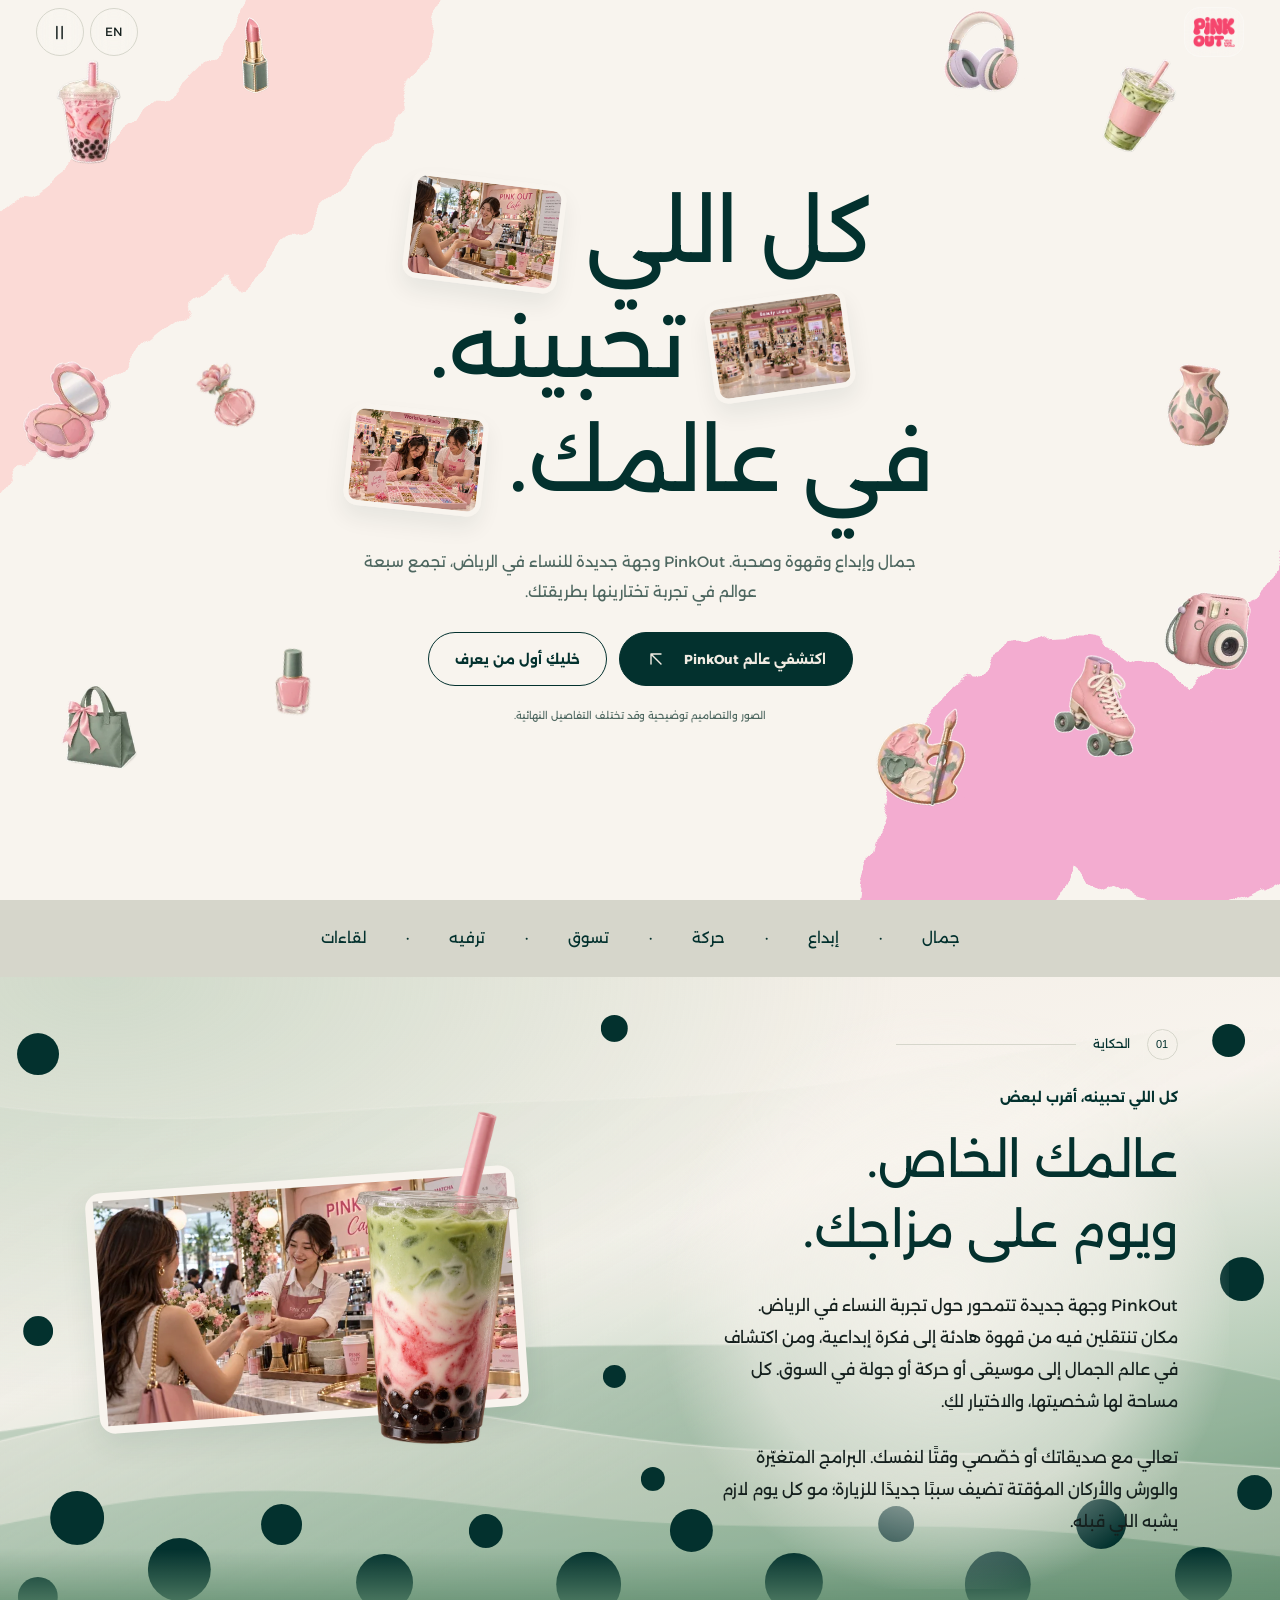
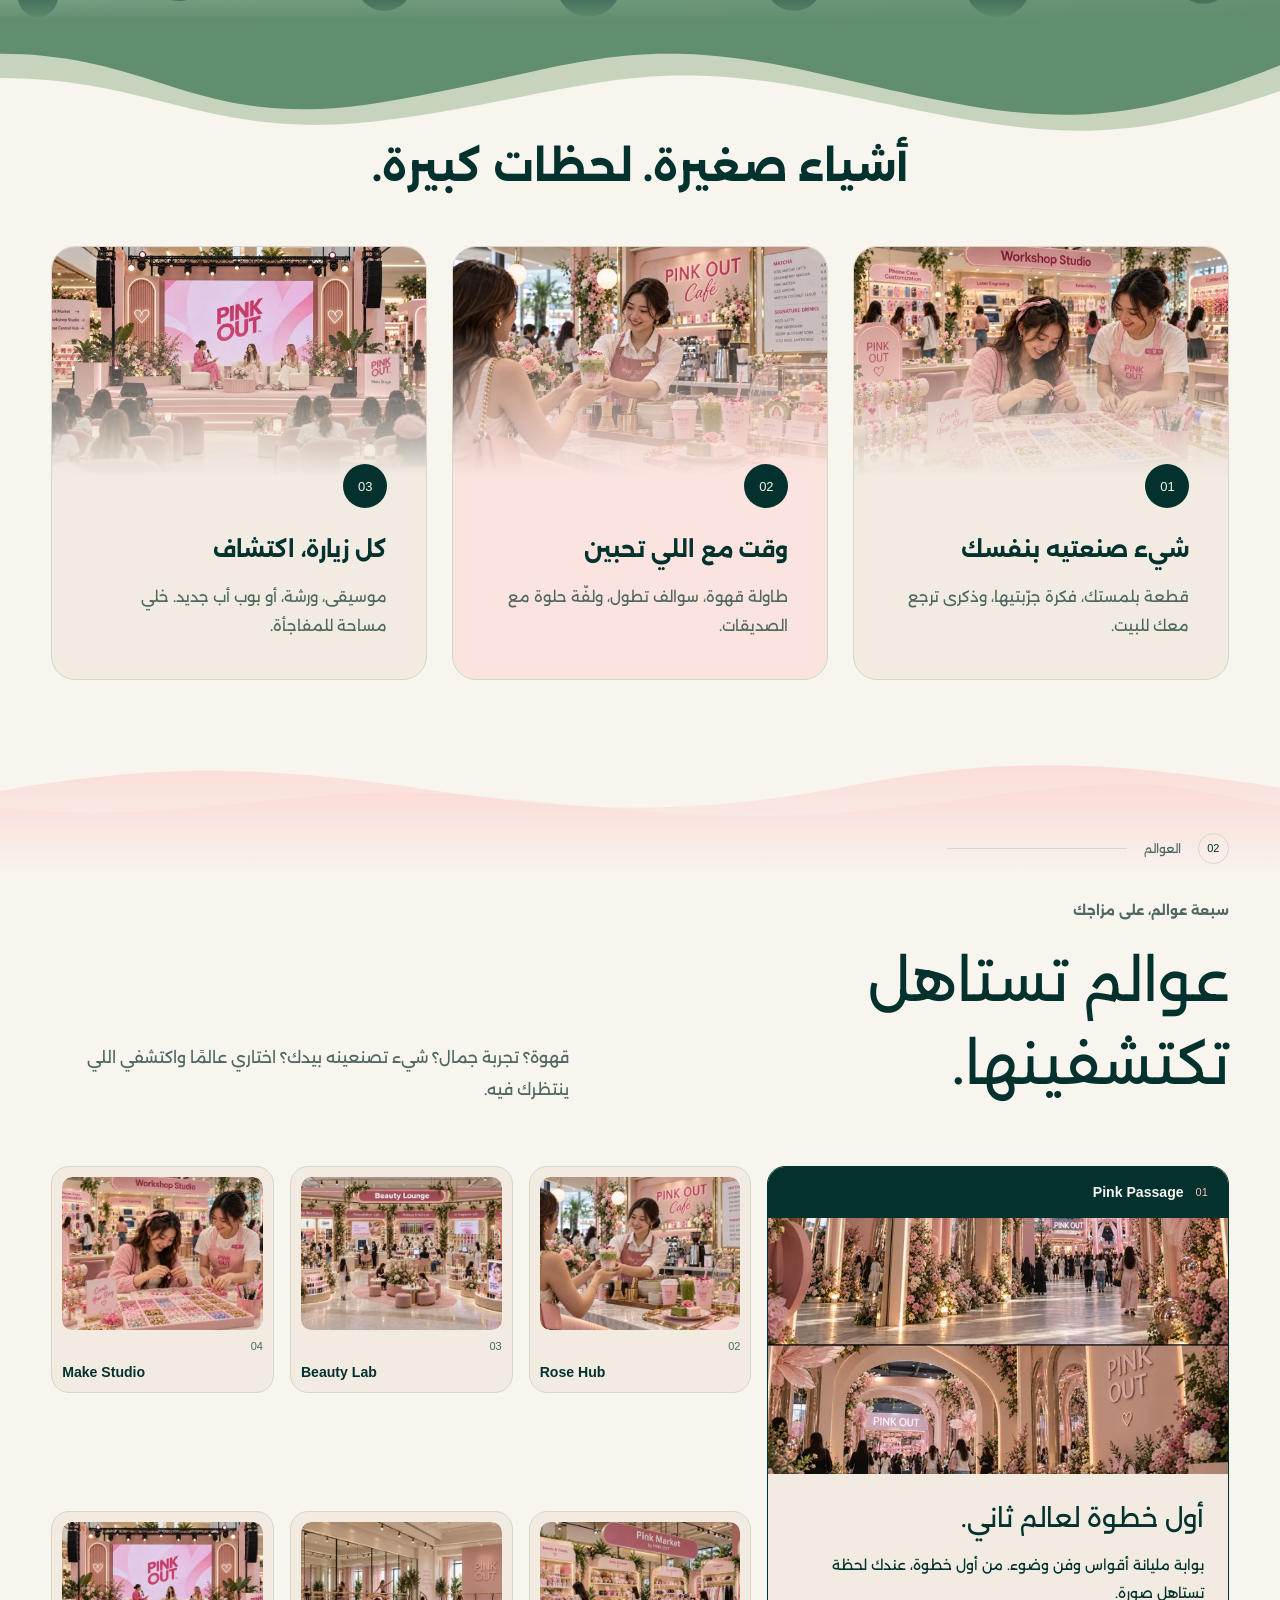
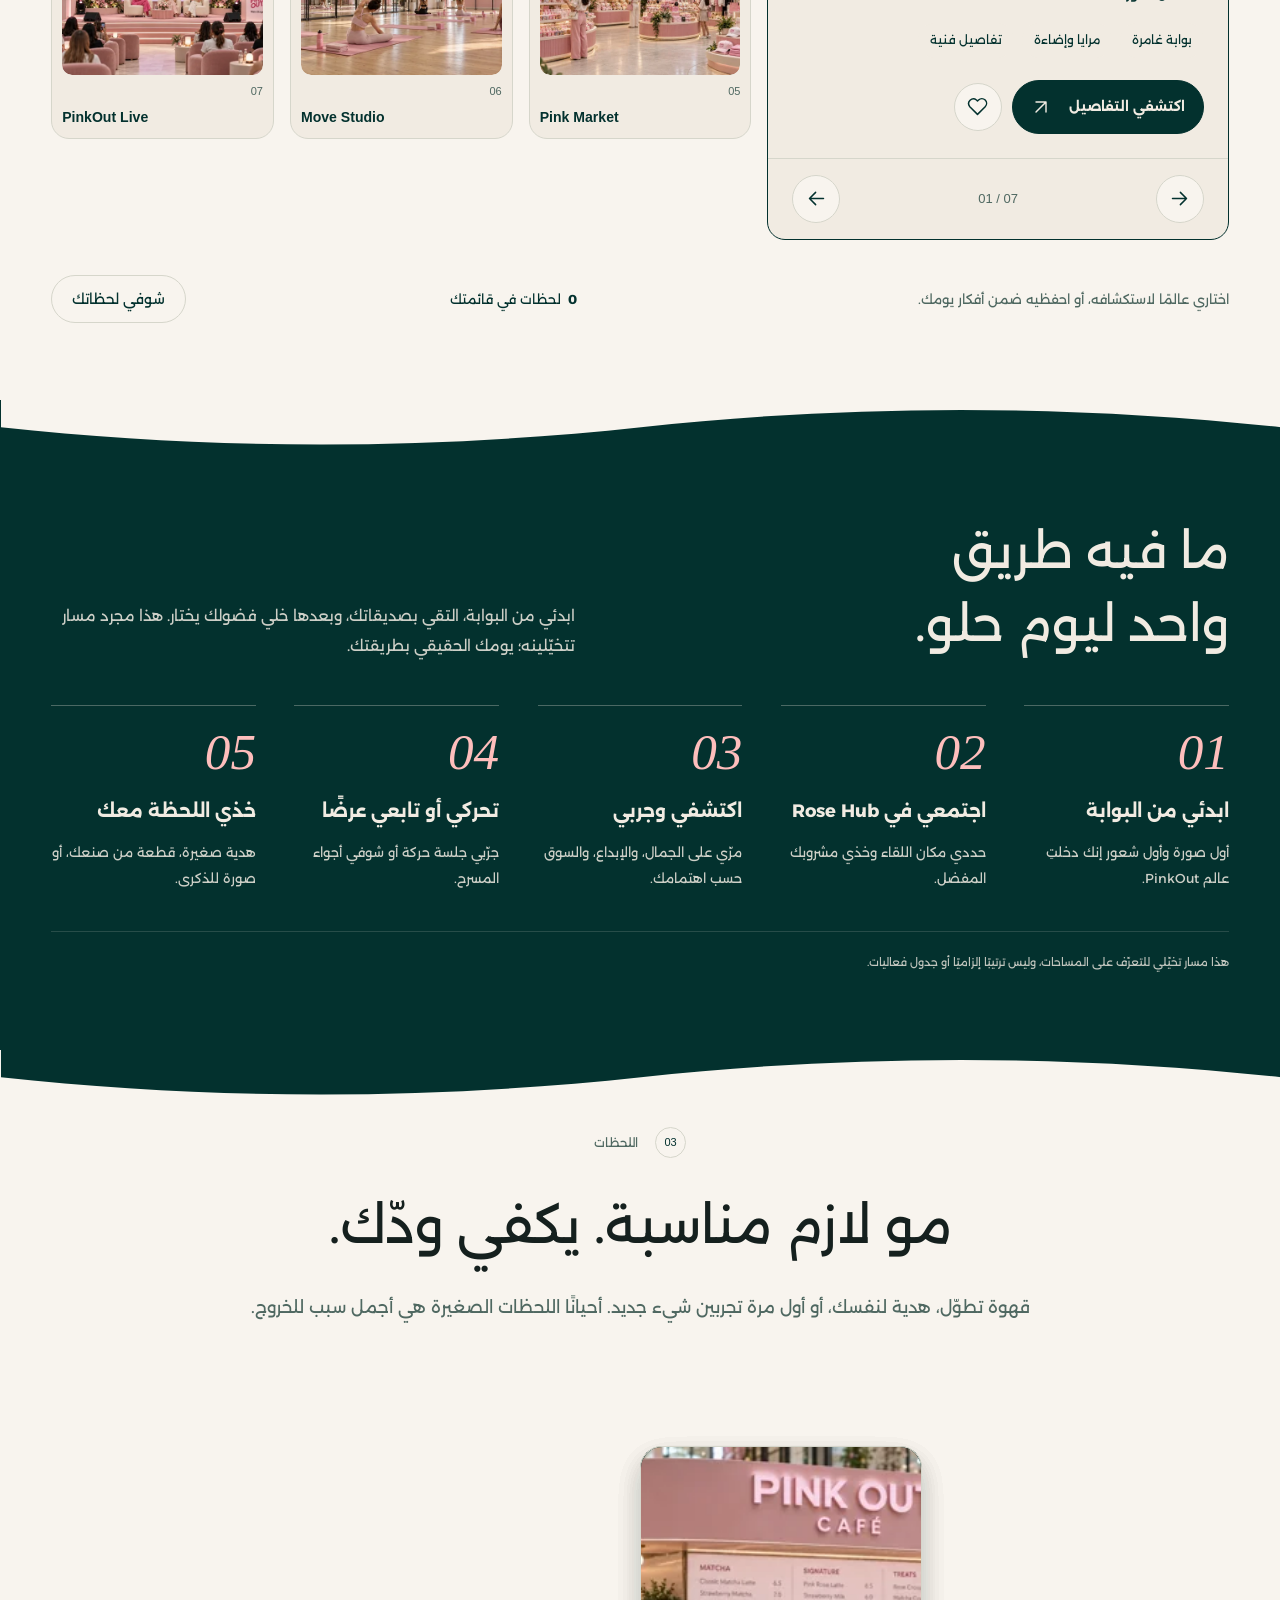
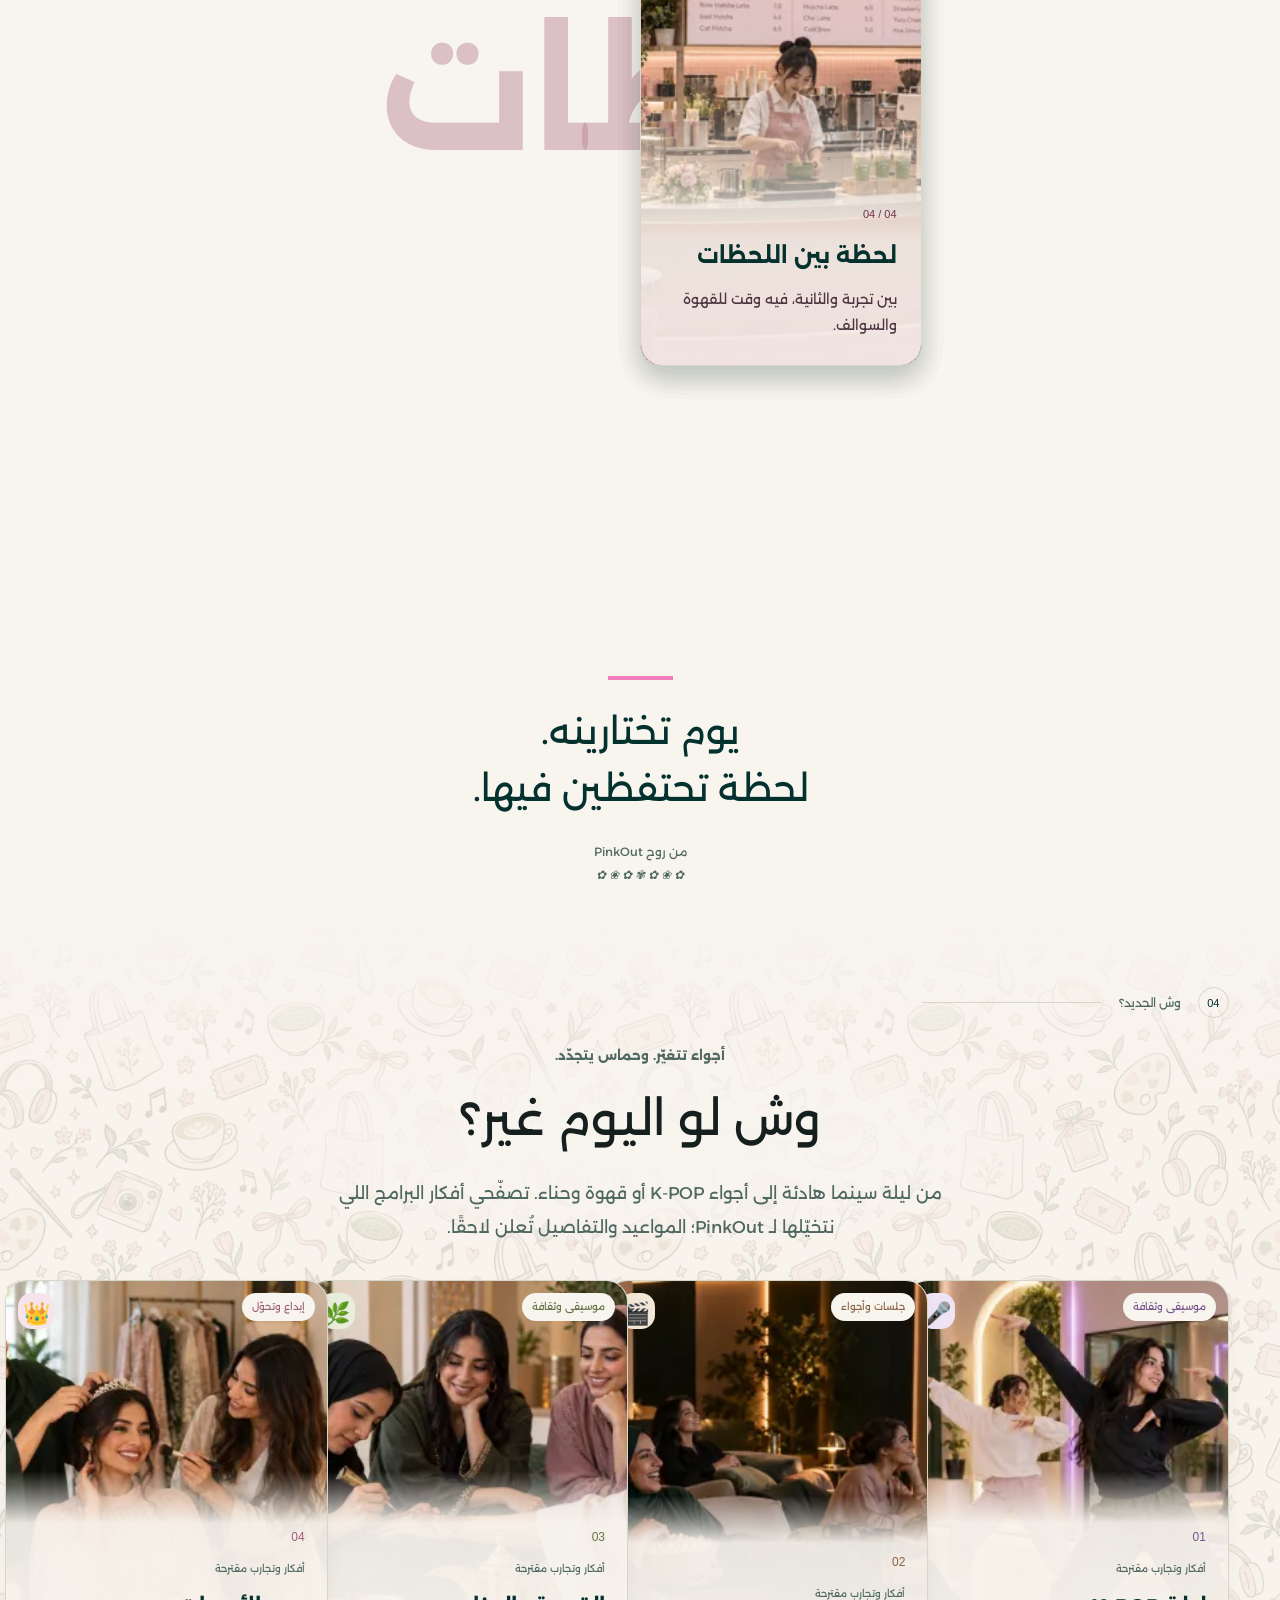
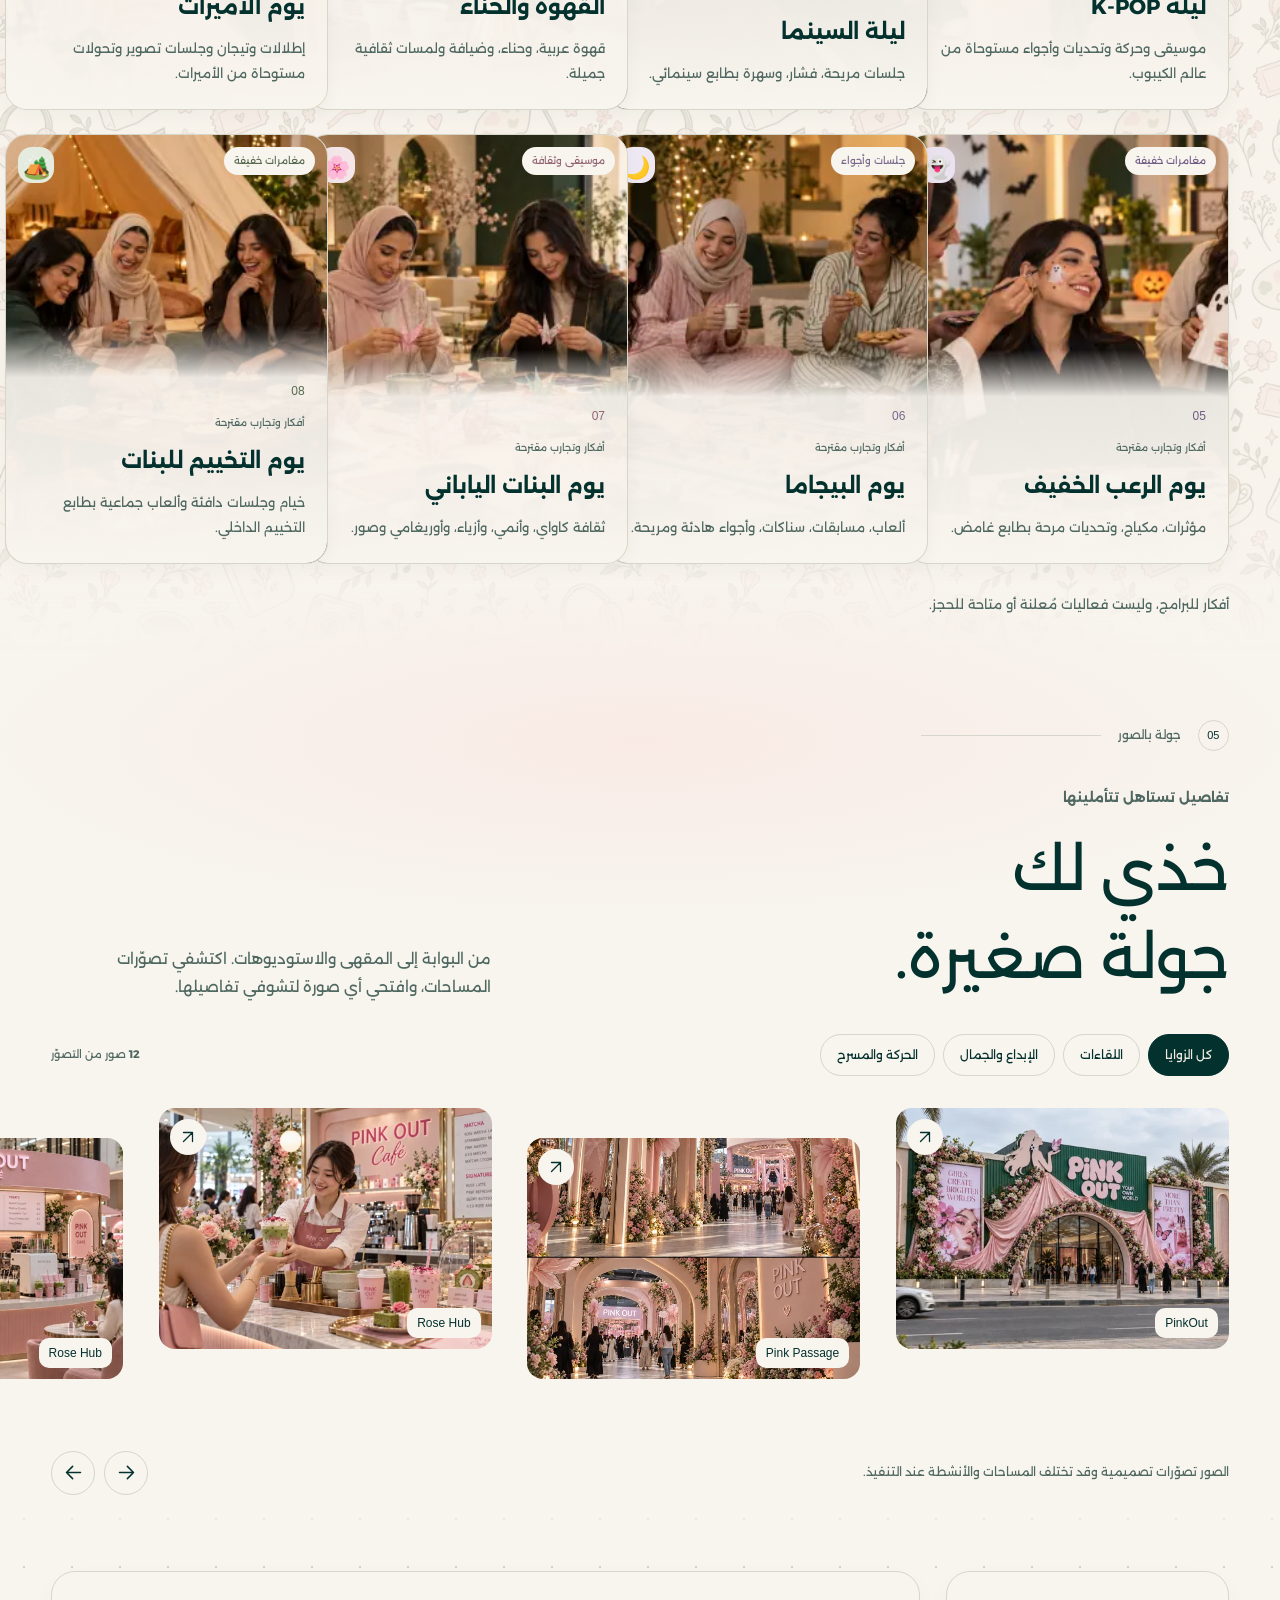
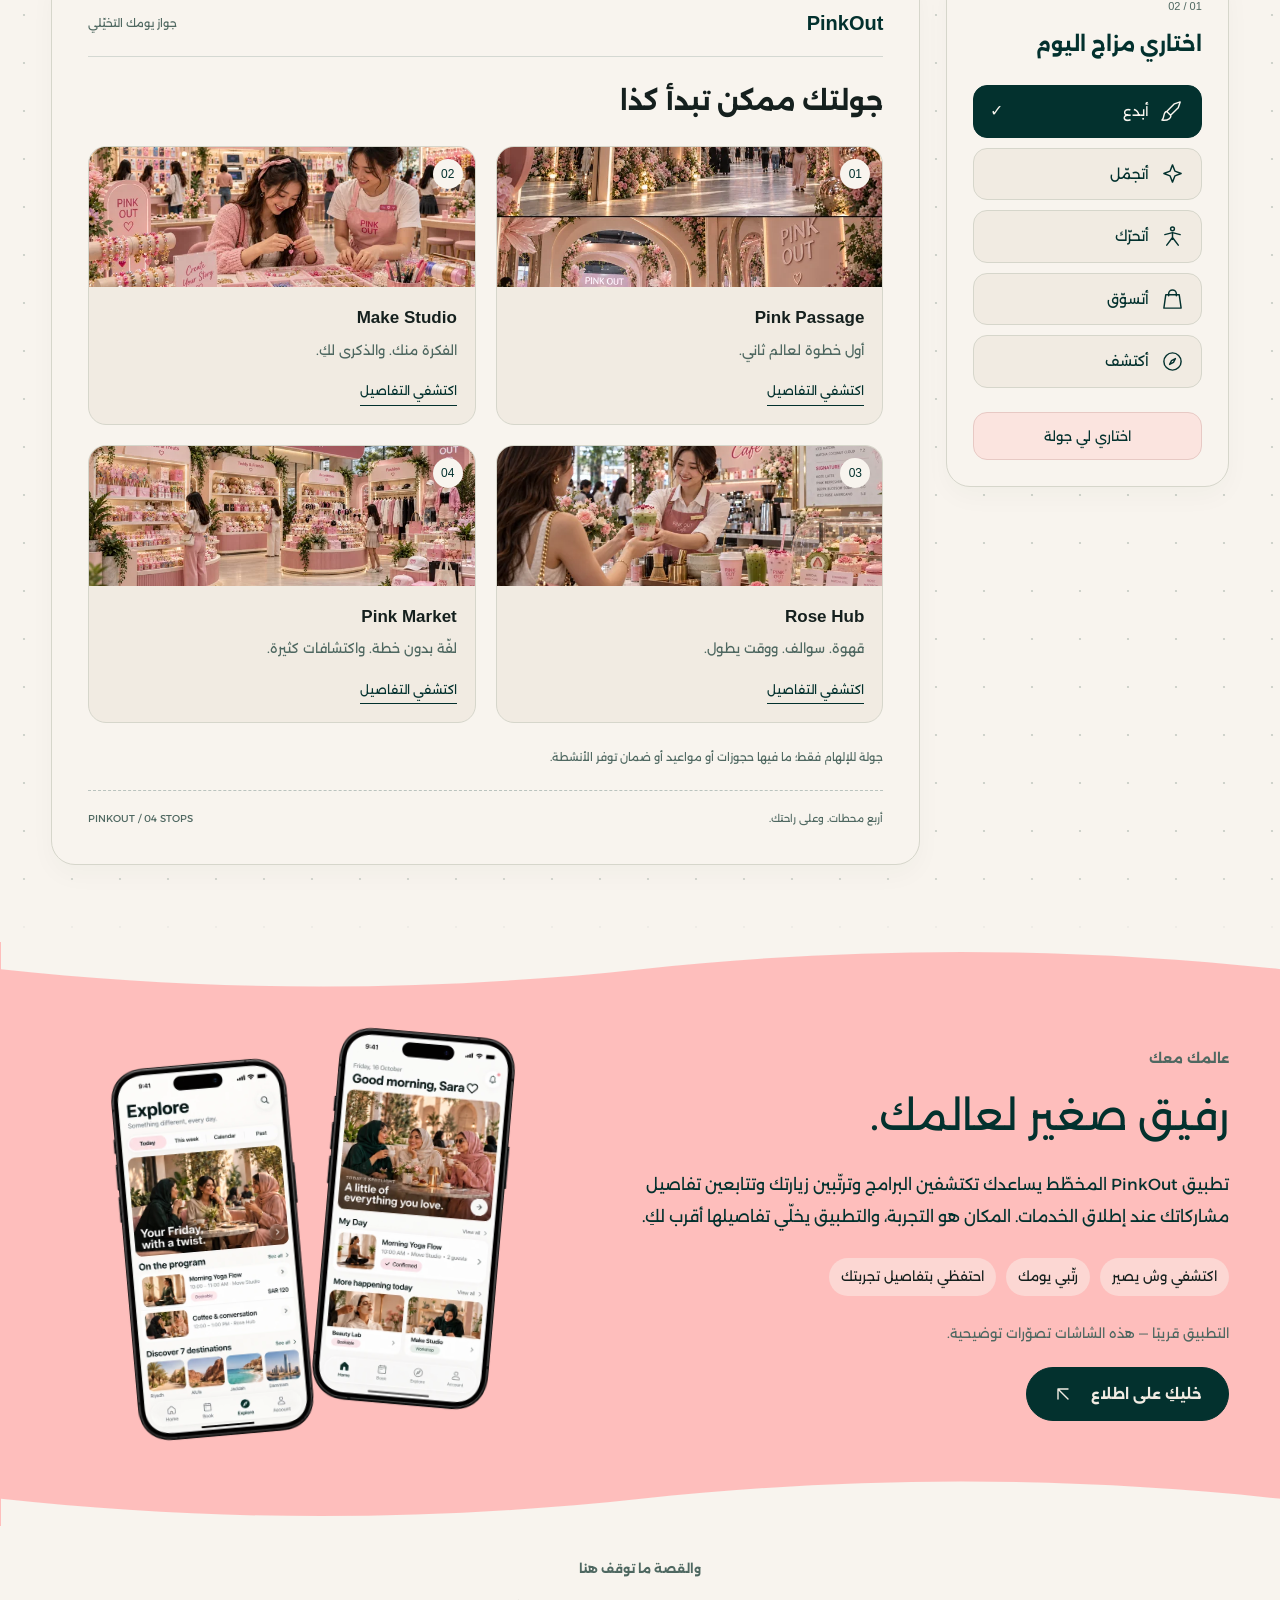
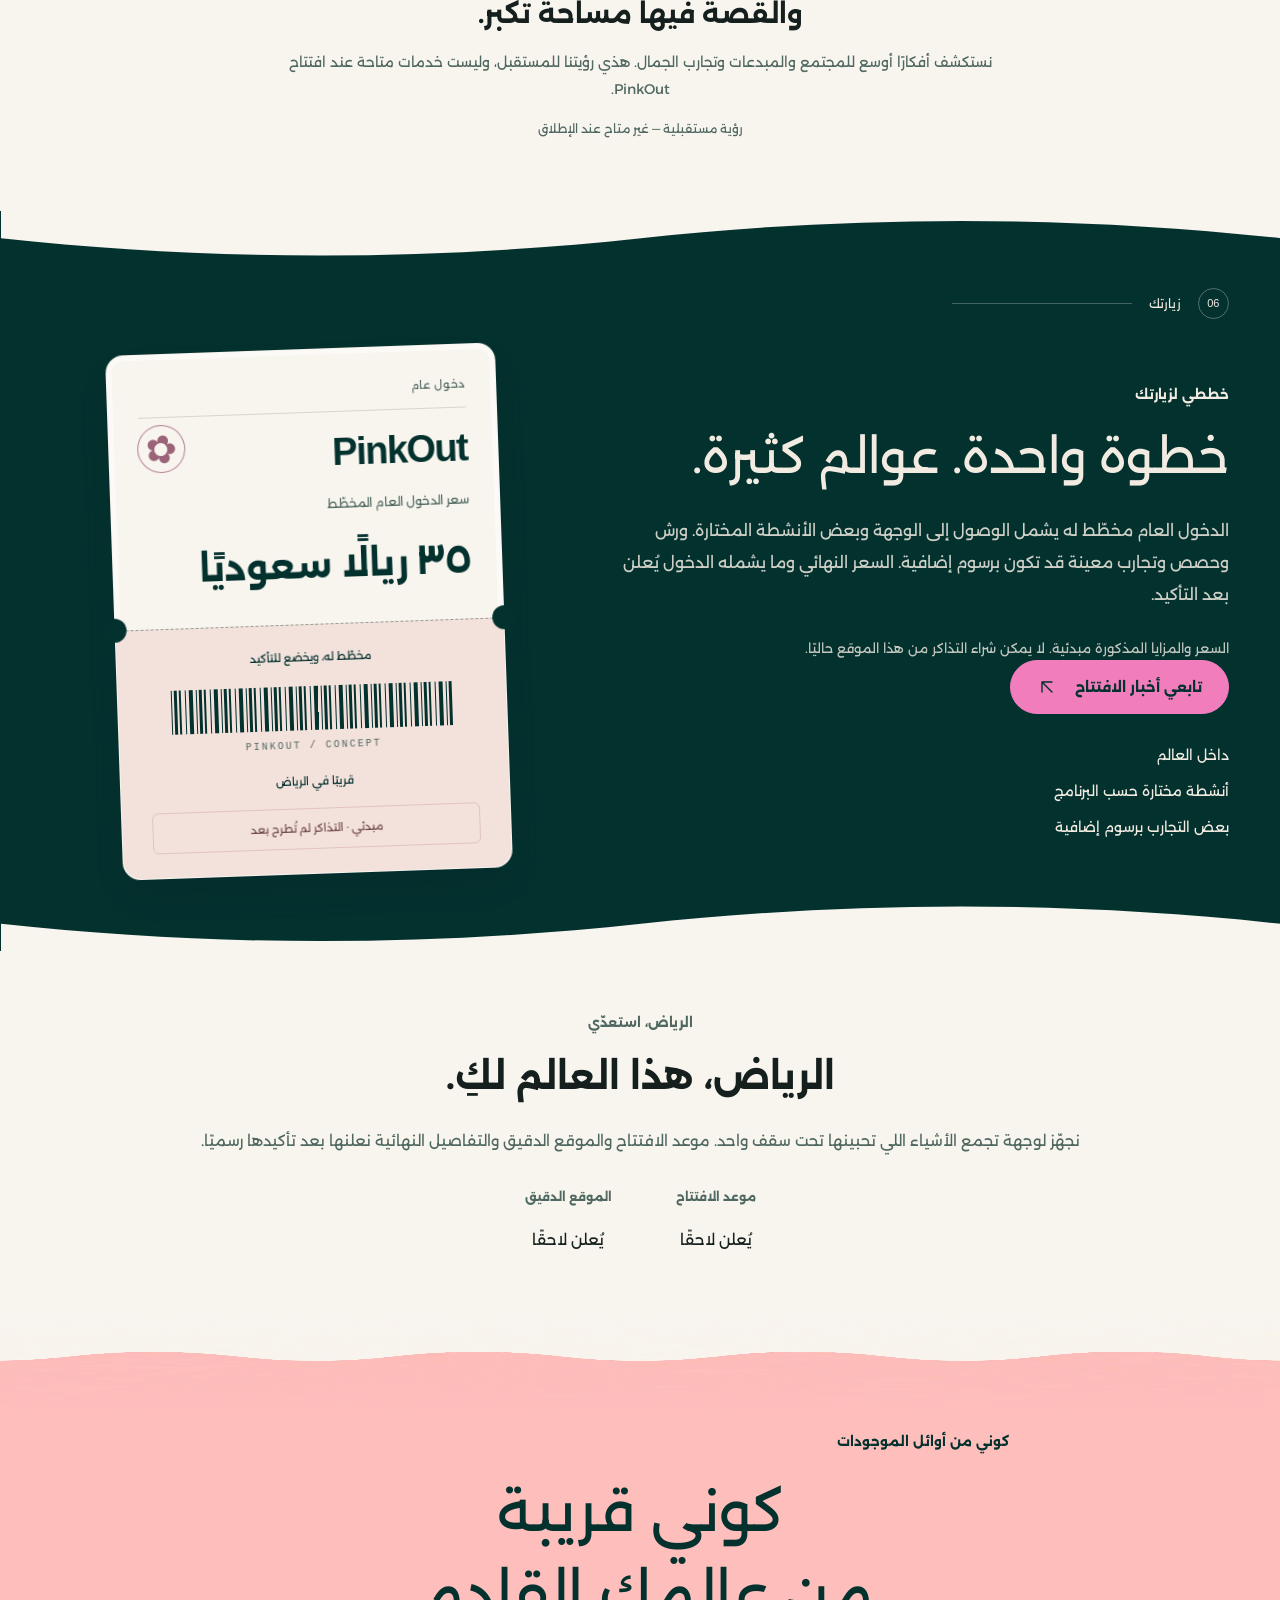
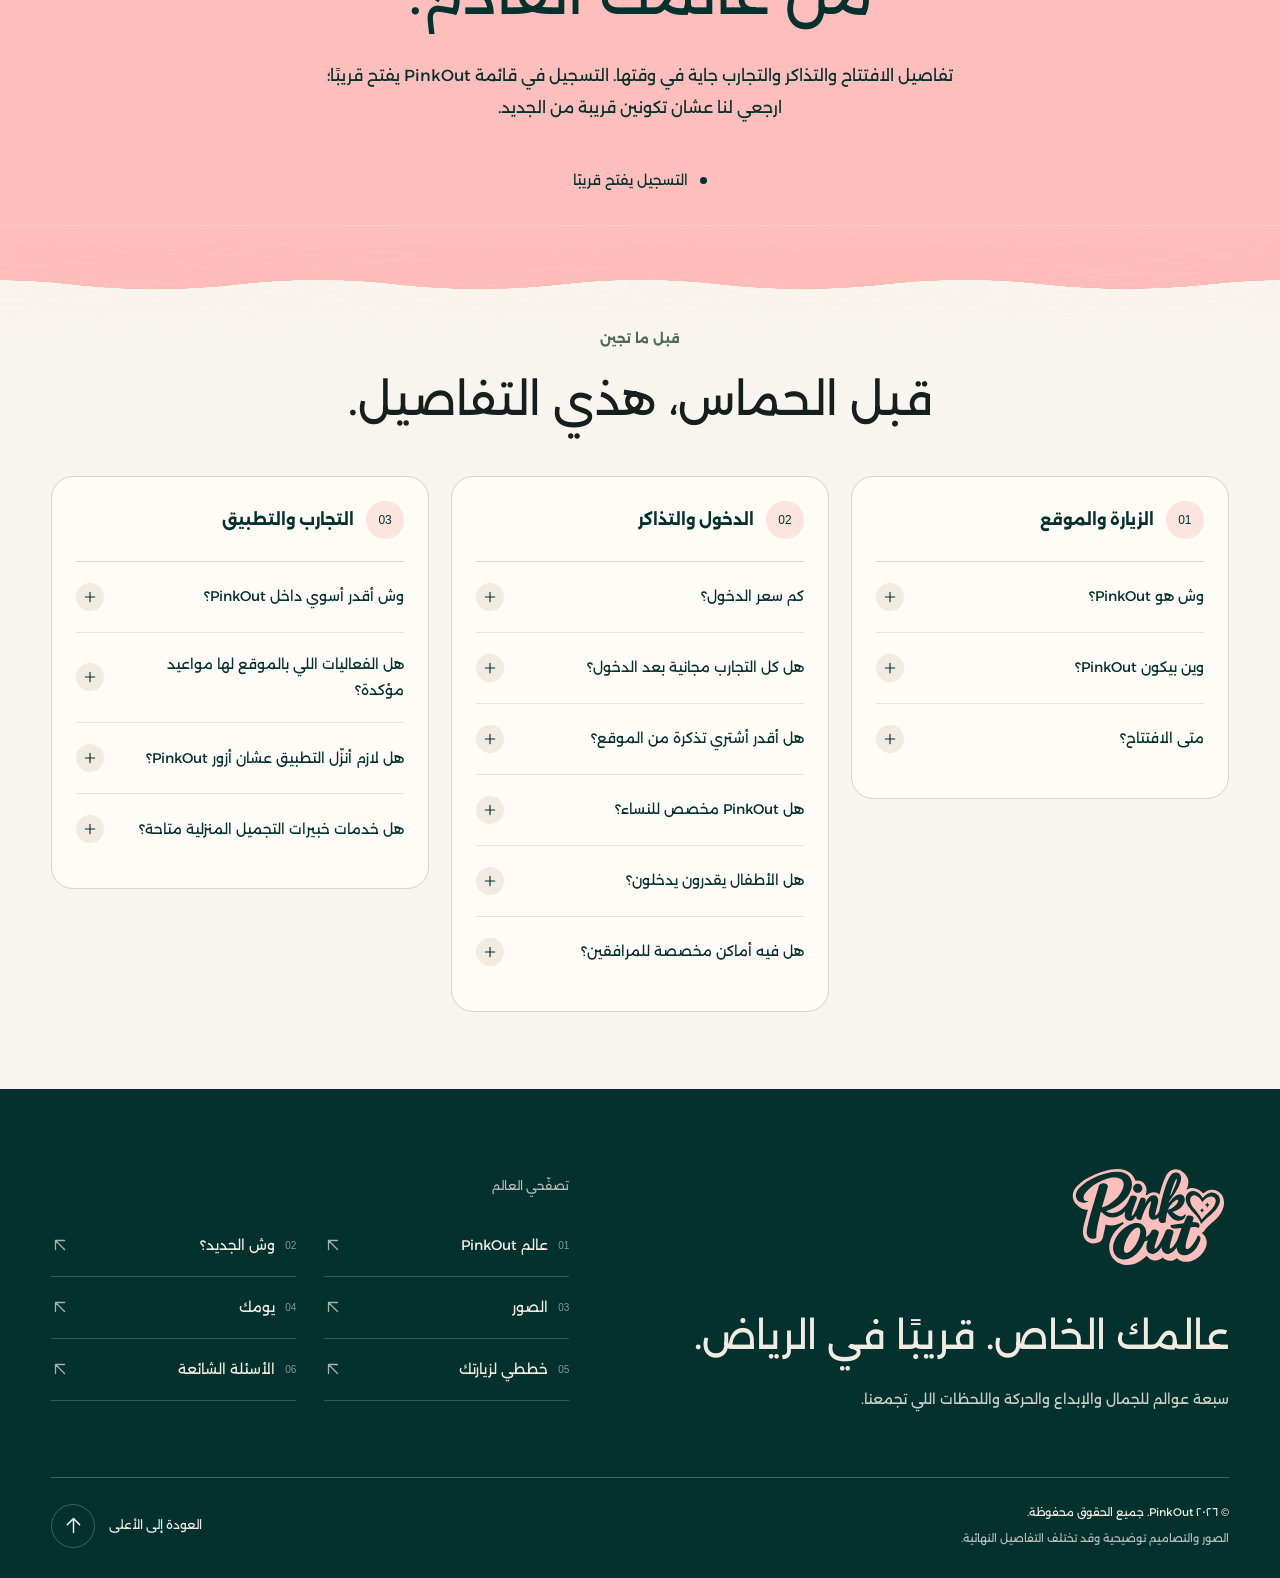
==== commit 2725c39b: "complete full" ====
--- a/index.html
+++ b/index.html
@@ -14,7 +14,7 @@
       <meta property="og:image" content="https://pinkoutsa.com/assets/photographic/hero.webp">
       <link rel="icon" type="image/svg+xml" href="assets/logo.svg">
       <link rel="preload" href="assets/alexandria-regular.ttf" as="font" type="font/ttf" crossorigin="">
-      <script defer src="content.js?v=20261015-faq-refresh"></script>
+      <script defer src="content.js?v=20261015-footer-layout"></script>
       <script defer src="app.js?v=20261015-faq-refresh"></script>
       <link rel="stylesheet" href="styles.css?v=20261014-green-tea">
       <link rel="canonical" href="https://pinkoutsa.com/">
@@ -23,7 +23,7 @@
       <script defer src="motion.js?v=20261014-gallery-layout"></script>
       <script defer src="tea-physics.js?v=20261014-gallery-layout"></script>
       <script defer src="tea.js?v=20261014-green-tea"></script>
-      <link rel="stylesheet" href="layout.css?v=20261015-centered-faq-eyebrow">
+      <link rel="stylesheet" href="layout.css?v=20261015-footer-layout">
       <link rel="stylesheet" href="hero-bg-ob.css">
 
 </head>
@@ -1313,44 +1313,59 @@
             </section>
       </main>
       <footer id="footer" class="footer dark">
-            <div class="footer-top">
-                  <img src="assets/logo.svg" width="200" height="130" alt="PinkOut">
-                  <div>
+            <div class="footer-main">
+                  <div class="footer-top">
+                        <a class="footer-logo" href="#home" aria-label="PinkOut">
+                              <img src="assets/logo.svg" width="200" height="130" alt="PinkOut">
+                        </a>
                         <h2 data-i18n="ui.footer">عالمك الخاص. قريبًا في الرياض.</h2>
                         <p data-i18n="footer.story">سبعة عوالم للجمال والإبداع والحركة واللحظات اللي تجمعنا.</p>
                   </div>
-                  <a class="round" href="#home" aria-label="العودة إلى الأعلى" data-label="general.backToTop"><svg
-                              xmlns="http://www.w3.org/2000/svg" class="icon icon--arrow-up" viewBox="0 0 24 24"
-                              fill="none" stroke="currentColor" stroke-width="1.7" stroke-linecap="round"
-                              stroke-linejoin="round" aria-hidden="true" focusable="false">
-                              <path d="M12 20V4M5 11l7-7 7 7"></path>
-                        </svg></a>
-            </div>
-            <div class="footer-links">
-                  <a class="text-link" href="#worlds"><span data-i18n="nav.world">عالم PinkOut</span><span
-                              aria-hidden="true" class="arrow"><svg xmlns="http://www.w3.org/2000/svg"
-                                    class="icon icon--arrow-up-right" viewBox="0 0 24 24" fill="none"
-                                    stroke="currentColor" stroke-width="1.7" stroke-linecap="round"
-                                    stroke-linejoin="round" aria-hidden="true" focusable="false">
-                                    <path d="M6 18 18 6M6 6h12v12"></path>
-                              </svg></span></a><a class="text-link" href="#gallery"><span
-                              data-i18n="nav.gallery">الصور</span><span aria-hidden="true" class="arrow"><svg
-                                    xmlns="http://www.w3.org/2000/svg" class="icon icon--arrow-up-right"
-                                    viewBox="0 0 24 24" fill="none" stroke="currentColor" stroke-width="1.7"
-                                    stroke-linecap="round" stroke-linejoin="round" aria-hidden="true" focusable="false">
-                                    <path d="M6 18 18 6M6 6h12v12"></path>
-                              </svg></span></a><a class="text-link" href="#faq"><span data-i18n="nav.faq">الأسئلة
-                              الشائعة</span><span aria-hidden="true" class="arrow"><svg
-                                    xmlns="http://www.w3.org/2000/svg" class="icon icon--arrow-up-right"
-                                    viewBox="0 0 24 24" fill="none" stroke="currentColor" stroke-width="1.7"
-                                    stroke-linecap="round" stroke-linejoin="round" aria-hidden="true" focusable="false">
-                                    <path d="M6 18 18 6M6 6h12v12"></path>
-                              </svg></span></a>
+                  <nav class="footer-navigation" aria-labelledby="footer-nav-title">
+                        <h3 id="footer-nav-title" data-i18n="footer.navigation">تصفّحي العالم</h3>
+                        <div class="footer-links">
+                        <a class="text-link" href="#worlds">
+                              <span class="footer-link-index" lang="en" aria-hidden="true">01</span>
+                              <span data-i18n="nav.world">عالم PinkOut</span>
+                              <svg class="icon footer-link-arrow" viewBox="0 0 24 24" fill="none" stroke="currentColor" stroke-width="1.5" aria-hidden="true"><path d="M6 18 18 6M6 6h12v12"/></svg>
+                        </a>
+                        <a class="text-link" href="#happening">
+                              <span class="footer-link-index" lang="en" aria-hidden="true">02</span>
+                              <span data-i18n="nav.whatsOn">وش الجديد؟</span>
+                              <svg class="icon footer-link-arrow" viewBox="0 0 24 24" fill="none" stroke="currentColor" stroke-width="1.5" aria-hidden="true"><path d="M6 18 18 6M6 6h12v12"/></svg>
+                        </a>
+                        <a class="text-link" href="#gallery">
+                              <span class="footer-link-index" lang="en" aria-hidden="true">03</span>
+                              <span data-i18n="nav.gallery">الصور</span>
+                              <svg class="icon footer-link-arrow" viewBox="0 0 24 24" fill="none" stroke="currentColor" stroke-width="1.5" aria-hidden="true"><path d="M6 18 18 6M6 6h12v12"/></svg>
+                        </a>
+                        <a class="text-link" href="#day">
+                              <span class="footer-link-index" lang="en" aria-hidden="true">04</span>
+                              <span data-i18n="nav.day">يومك</span>
+                              <svg class="icon footer-link-arrow" viewBox="0 0 24 24" fill="none" stroke="currentColor" stroke-width="1.5" aria-hidden="true"><path d="M6 18 18 6M6 6h12v12"/></svg>
+                        </a>
+                        <a class="text-link" href="#entry">
+                              <span class="footer-link-index" lang="en" aria-hidden="true">05</span>
+                              <span data-i18n="nav.visit">زيارتك</span>
+                              <svg class="icon footer-link-arrow" viewBox="0 0 24 24" fill="none" stroke="currentColor" stroke-width="1.5" aria-hidden="true"><path d="M6 18 18 6M6 6h12v12"/></svg>
+                        </a>
+                        <a class="text-link" href="#faq">
+                              <span class="footer-link-index" lang="en" aria-hidden="true">06</span>
+                              <span data-i18n="nav.faq">الأسئلة الشائعة</span>
+                              <svg class="icon footer-link-arrow" viewBox="0 0 24 24" fill="none" stroke="currentColor" stroke-width="1.5" aria-hidden="true"><path d="M6 18 18 6M6 6h12v12"/></svg>
+                        </a>
+                        </div>
+                  </nav>
             </div>
             <div class="footer-bottom">
-                  <p data-i18n="ui.copyright">© ٢٠٢٦ PinkOut. جميع الحقوق محفوظة.</p>
-                  <p class="caption" data-i18n="general.conceptDisclaimer">الصور والتصاميم توضيحية وقد تختلف التفاصيل
-                        النهائية.</p>
+                  <div class="footer-fine-print">
+                        <p data-i18n="ui.copyright">© ٢٠٢٦ PinkOut. جميع الحقوق محفوظة.</p>
+                        <p class="caption" data-i18n="general.conceptDisclaimer">الصور والتصاميم توضيحية وقد تختلف التفاصيل النهائية.</p>
+                  </div>
+                  <a class="footer-back-top" href="#home">
+                        <span data-i18n="general.backToTop">العودة إلى الأعلى</span>
+                        <span class="round" aria-hidden="true"><svg class="icon" viewBox="0 0 24 24" fill="none" stroke="currentColor" stroke-width="1.7"><path d="M12 20V4M5 11l7-7 7 7"/></svg></span>
+                  </a>
             </div>
       </footer>
       <dialog id="world-details" aria-labelledby="world-details-title">
--- a/layout.css
+++ b/layout.css
@@ -2419,3 +2419,68 @@
       text-align: center;
       justify-content: center
 }
+
+/* Footer typography and navigation keep the original green/ivory palette. */
+#footer { padding: clamp(48px, 6vw, 88px) var(--pad) 28px }
+.footer-main {
+      display: grid;
+      grid-template-columns: minmax(0, 1.1fr) minmax(0, 1fr);
+      gap: clamp(36px, 7vw, 110px);
+      align-items: center;
+      padding-bottom: clamp(36px, 5vw, 64px)
+}
+#footer .footer-top { display: block; margin: 0; min-width: 0 }
+.footer-logo { display: inline-block; margin-bottom: 26px }
+#footer .footer-top img { display: block; width: 160px; height: auto }
+#footer .footer-top h2 {
+      max-width: 20ch;
+      margin: 0;
+      font-size: clamp(28px, 3vw, 44px);
+      font-weight: 400;
+      line-height: 1.6;
+      text-wrap: balance
+}
+#footer .footer-top p { max-width: 48ch; margin: 18px 0 0; font-size: 14px; line-height: 2 }
+.footer-navigation { min-width: 0 }
+#footer-nav-title { margin: 0 0 20px; font-size: 12px; font-weight: 400; opacity: .75 }
+#footer .footer-links { display: grid; grid-template-columns: repeat(2, minmax(0, 1fr)); gap: 0 28px; margin: 0 }
+#footer .footer-links .text-link {
+      display: flex;
+      align-items: center;
+      gap: 10px;
+      min-height: 62px;
+      padding: 14px 0;
+      border-bottom: 1px solid #f1ebe235;
+      font-size: 14px;
+      font-weight: 400;
+      line-height: 1.8
+}
+.footer-link-index { font: 10px/1.5 Arial, sans-serif; opacity: .55; flex: none }
+#footer .footer-link-arrow { margin-inline-start: auto; width: 18px; height: 18px; flex: none; opacity: .7; transition: translate .18s ease }
+#footer .footer-bottom { align-items: center; flex-wrap: nowrap; gap: 24px; padding-top: 24px }
+.footer-fine-print { min-width: 0 }
+#footer .footer-fine-print p { margin: 0; font-size: 11px; line-height: 1.9 }
+#footer .footer-fine-print p + p { margin-top: 5px }
+.footer-back-top { display: inline-flex; align-items: center; gap: 14px; flex: none; font-size: 12px; min-height: 48px }
+#footer .footer-back-top .round { width: 44px; height: 44px; border-color: #f1ebe240; color: inherit; background: transparent }
+#footer a:focus-visible { outline: 2px solid currentColor; outline-offset: 5px; border-radius: 4px }
+@media (hover: hover) {
+      #footer .footer-links .text-link:hover .footer-link-arrow { translate: 2px -2px }
+      html[dir="rtl"] #footer .footer-links .text-link:hover .footer-link-arrow { translate: -2px -2px }
+}
+html[dir="rtl"] #footer .footer-link-arrow { transform: scaleX(-1) }
+@media (max-width: 800px) {
+      .footer-main { grid-template-columns: minmax(0, 1fr); gap: 36px }
+      #footer .footer-top h2 { max-width: 26ch }
+      #footer .footer-top img { width: 140px }
+      .footer-logo { margin-bottom: 20px }
+}
+@media (max-width: 500px) {
+      #footer .footer-links { gap: 0 20px }
+      #footer .footer-links .text-link { font-size: 13px; gap: 8px }
+      #footer .footer-bottom { align-items: start; flex-direction: column; gap: 18px }
+      .footer-back-top { align-self: flex-end }
+}
+@media (prefers-reduced-motion: reduce) {
+      #footer .footer-link-arrow { transition: none; translate: none !important }
+}
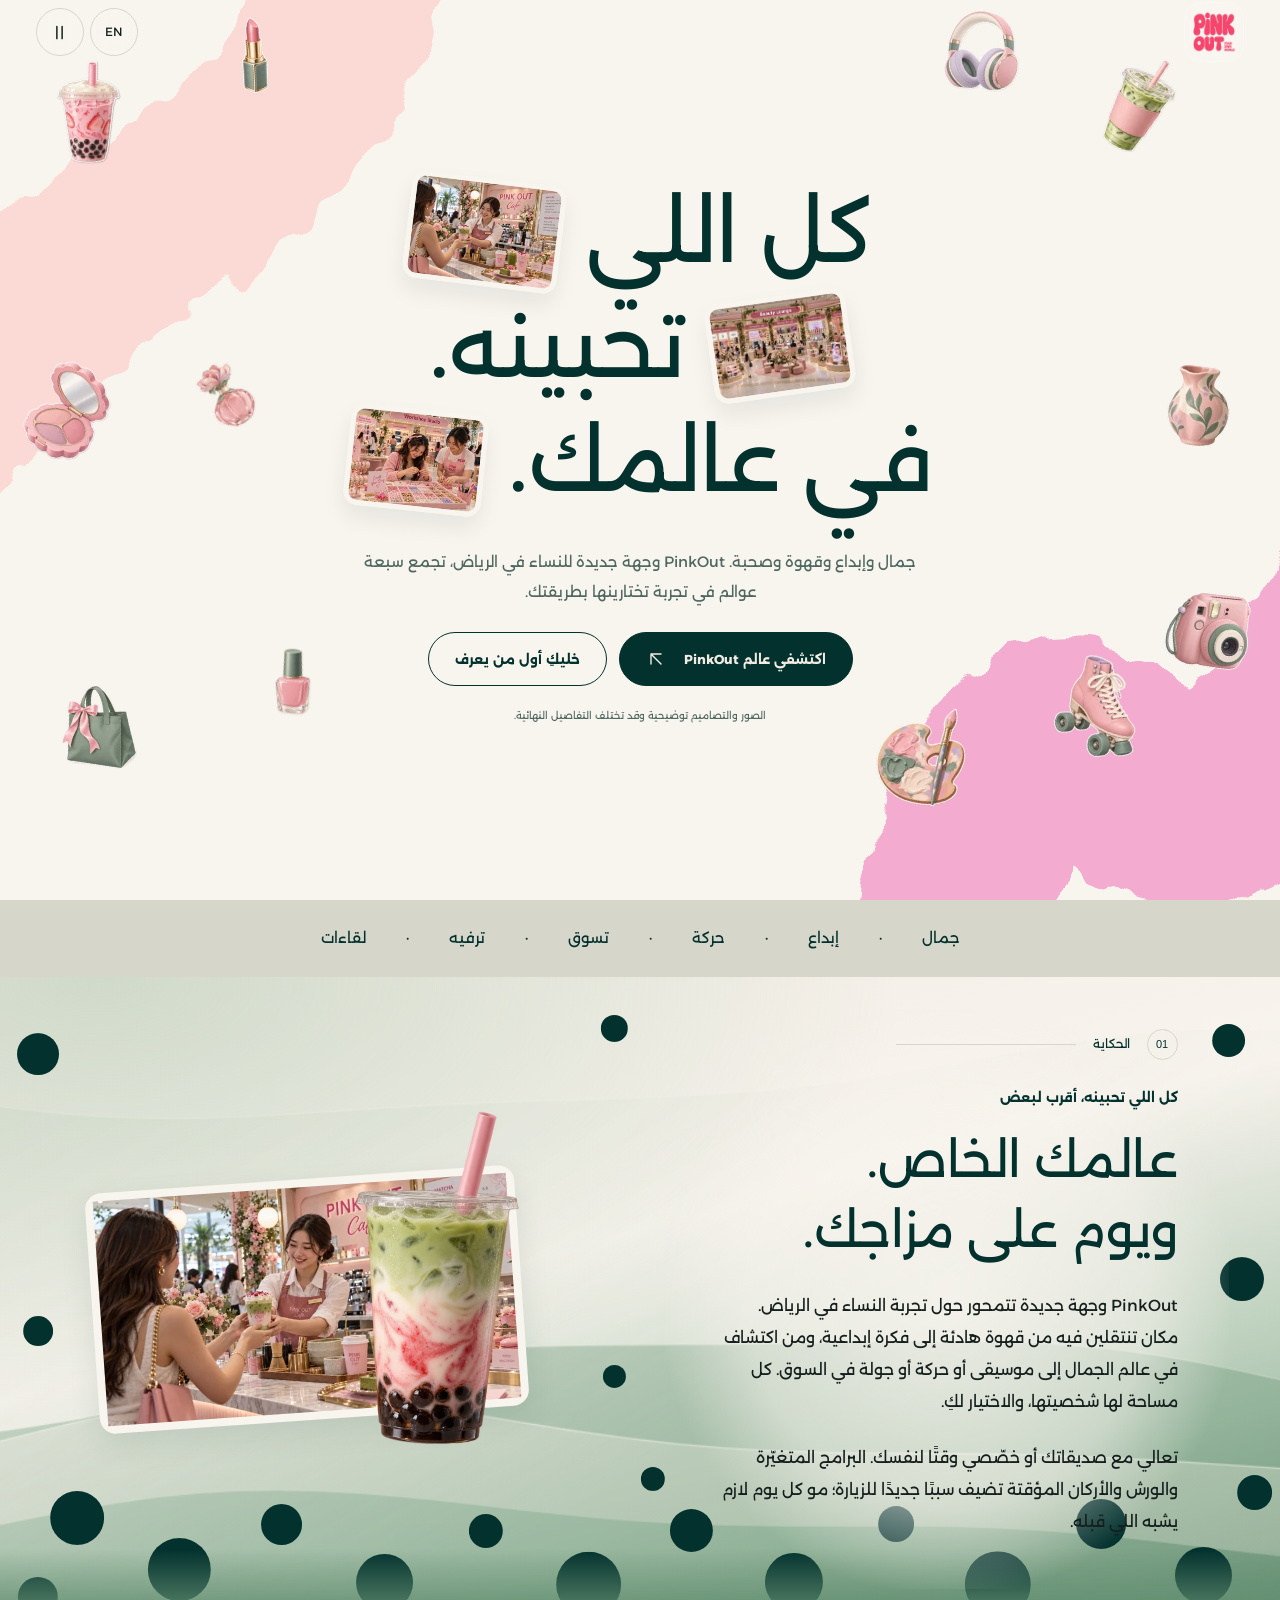
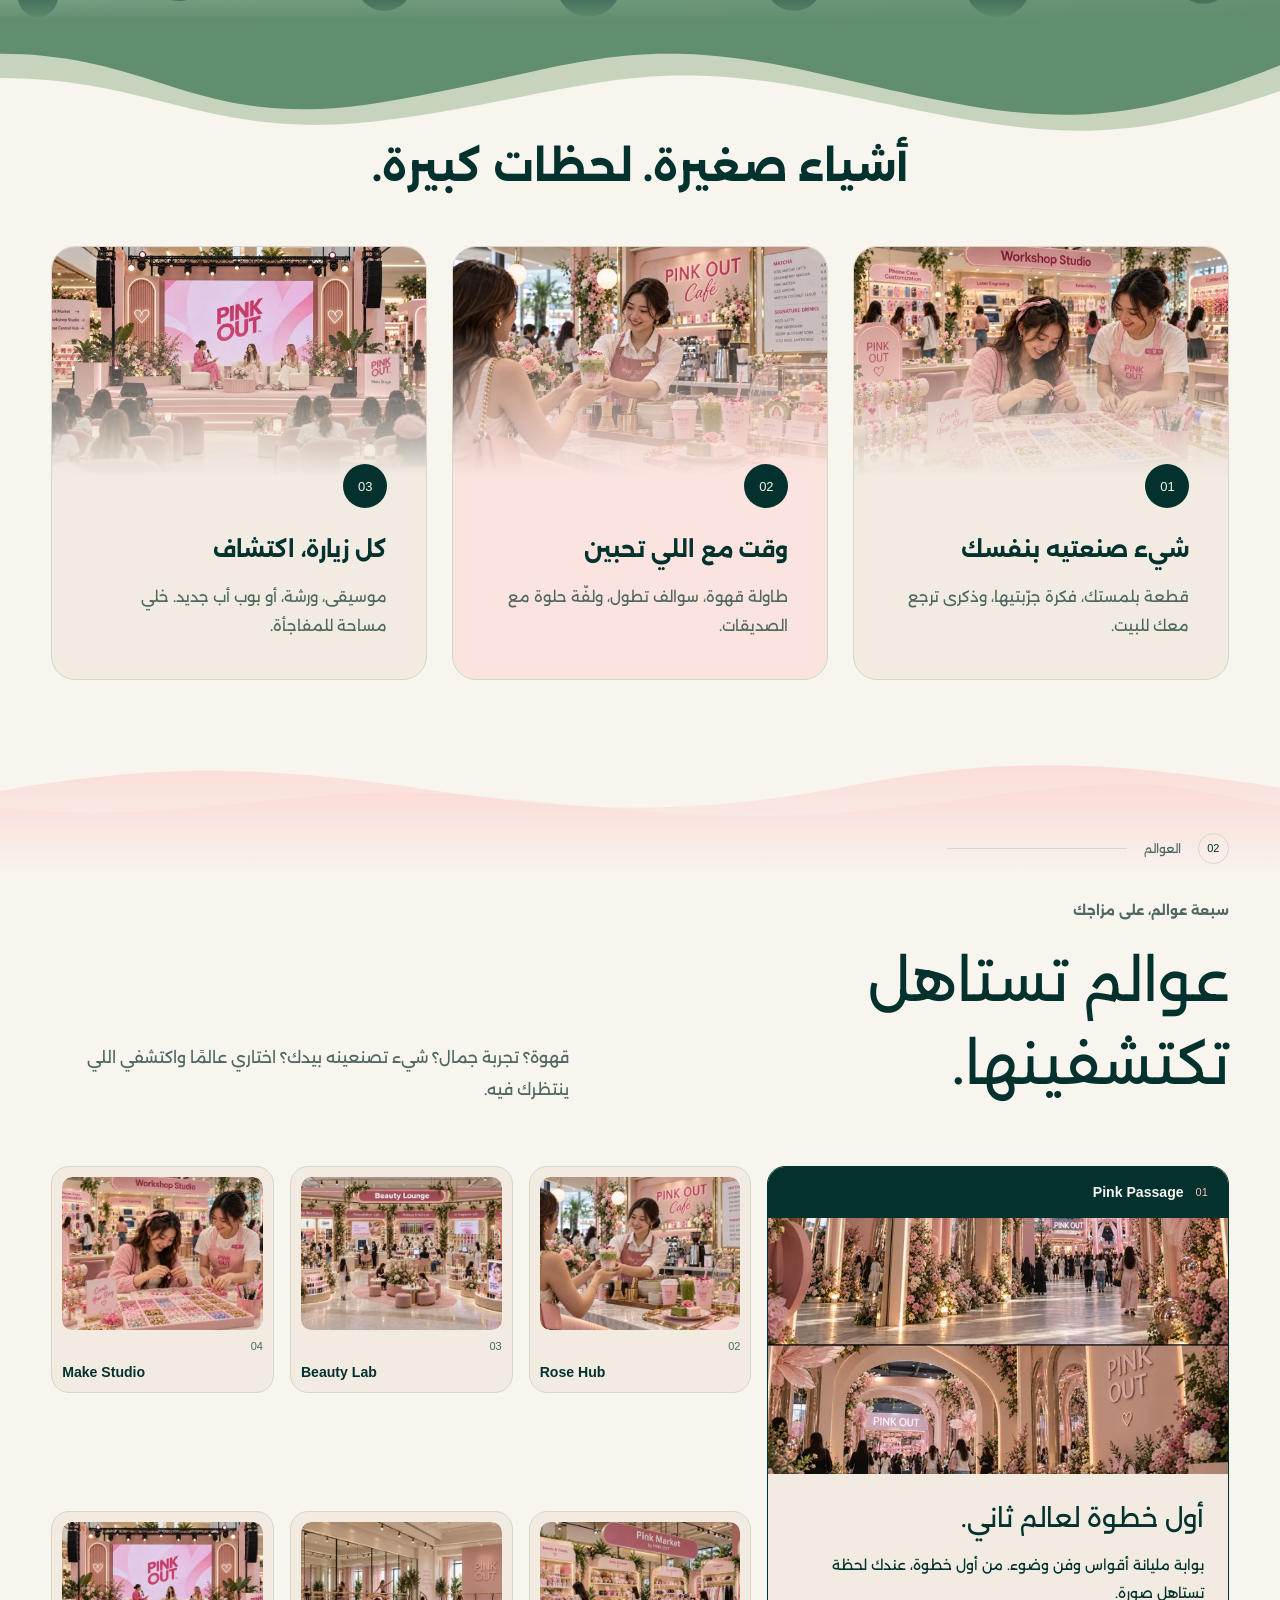
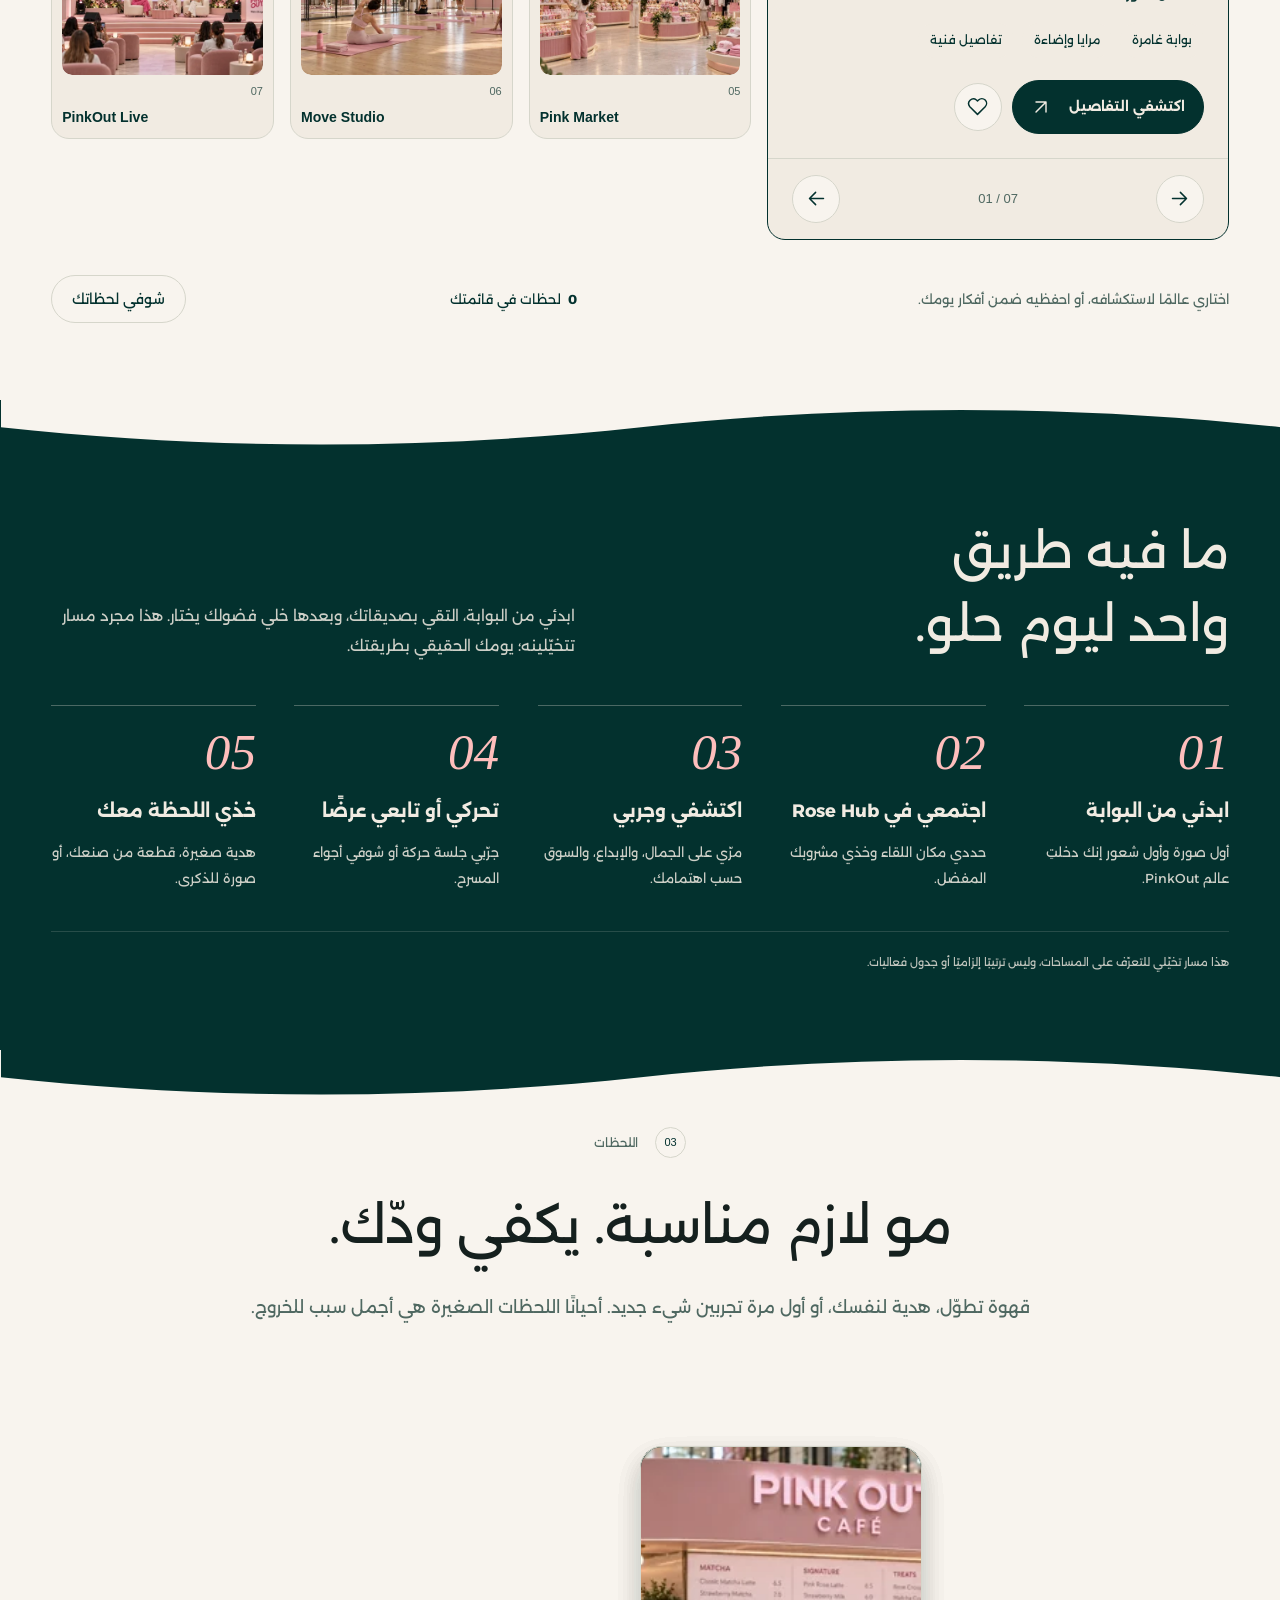
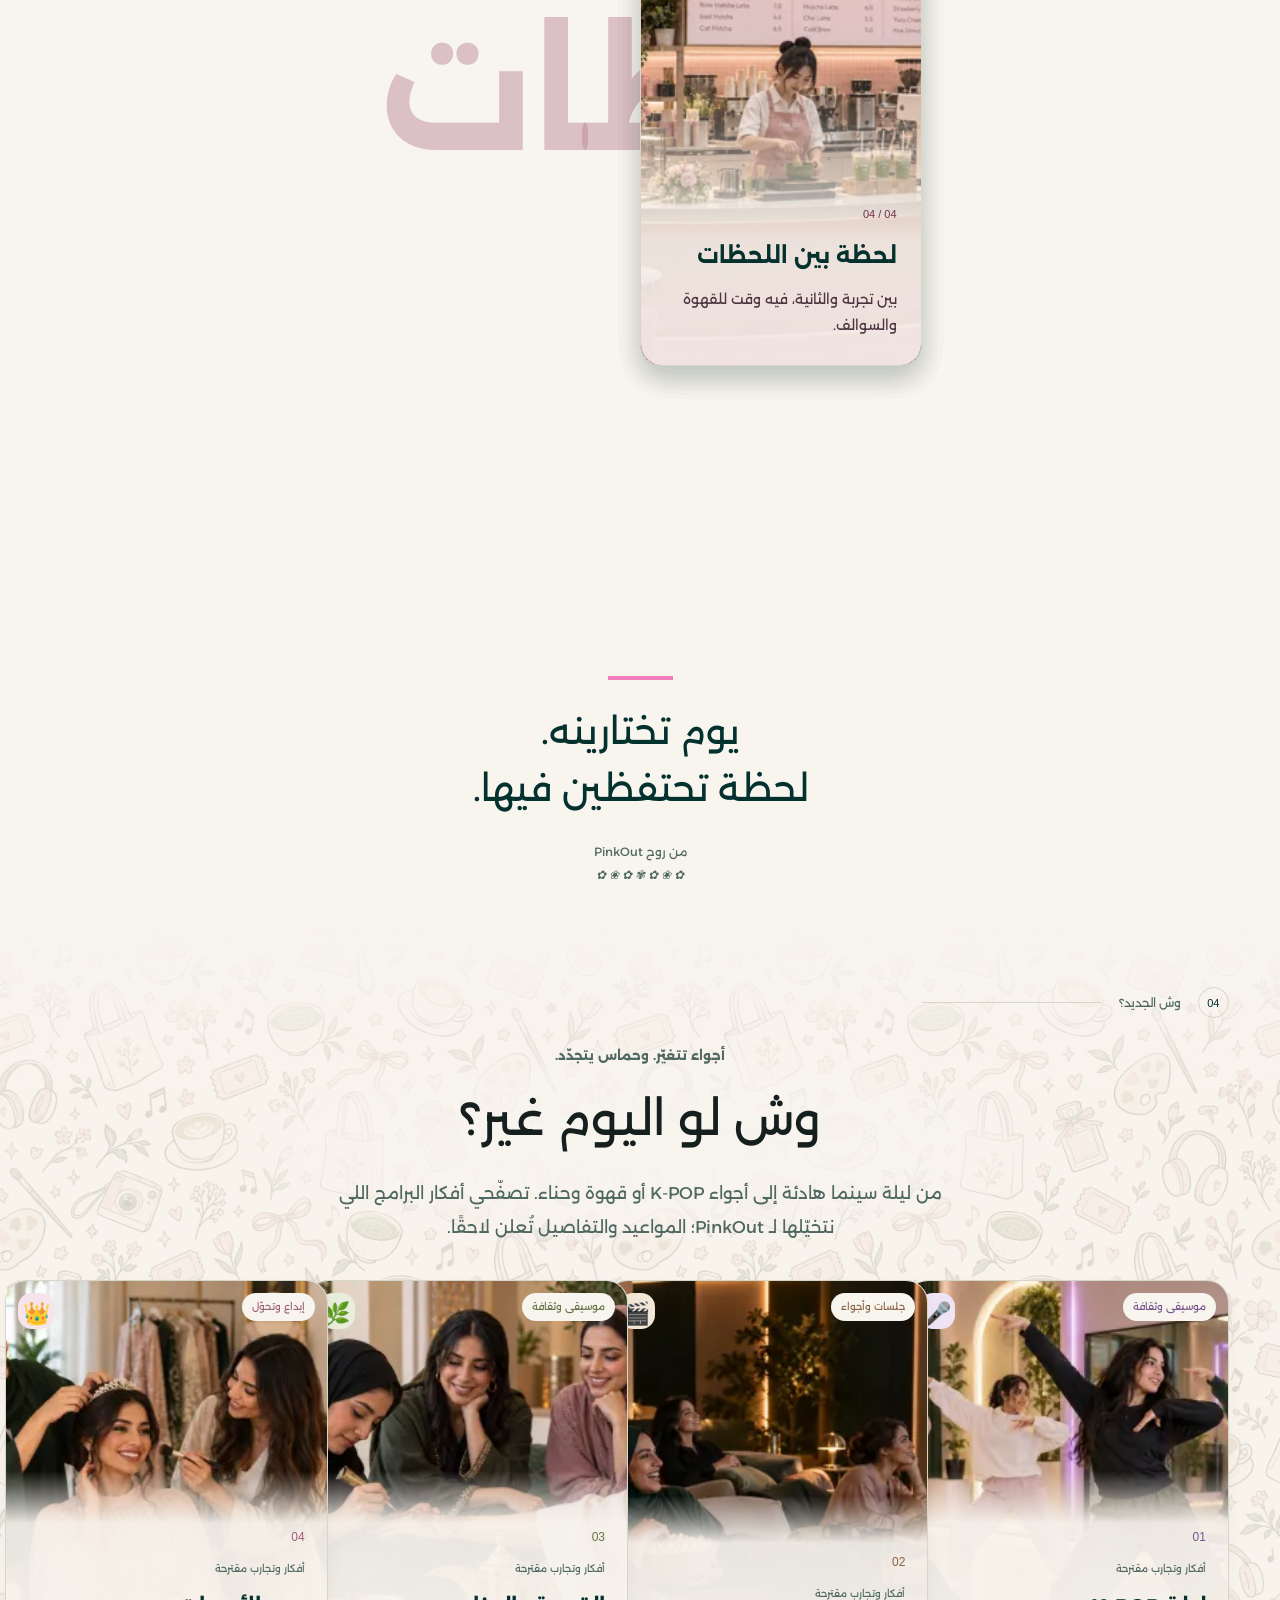
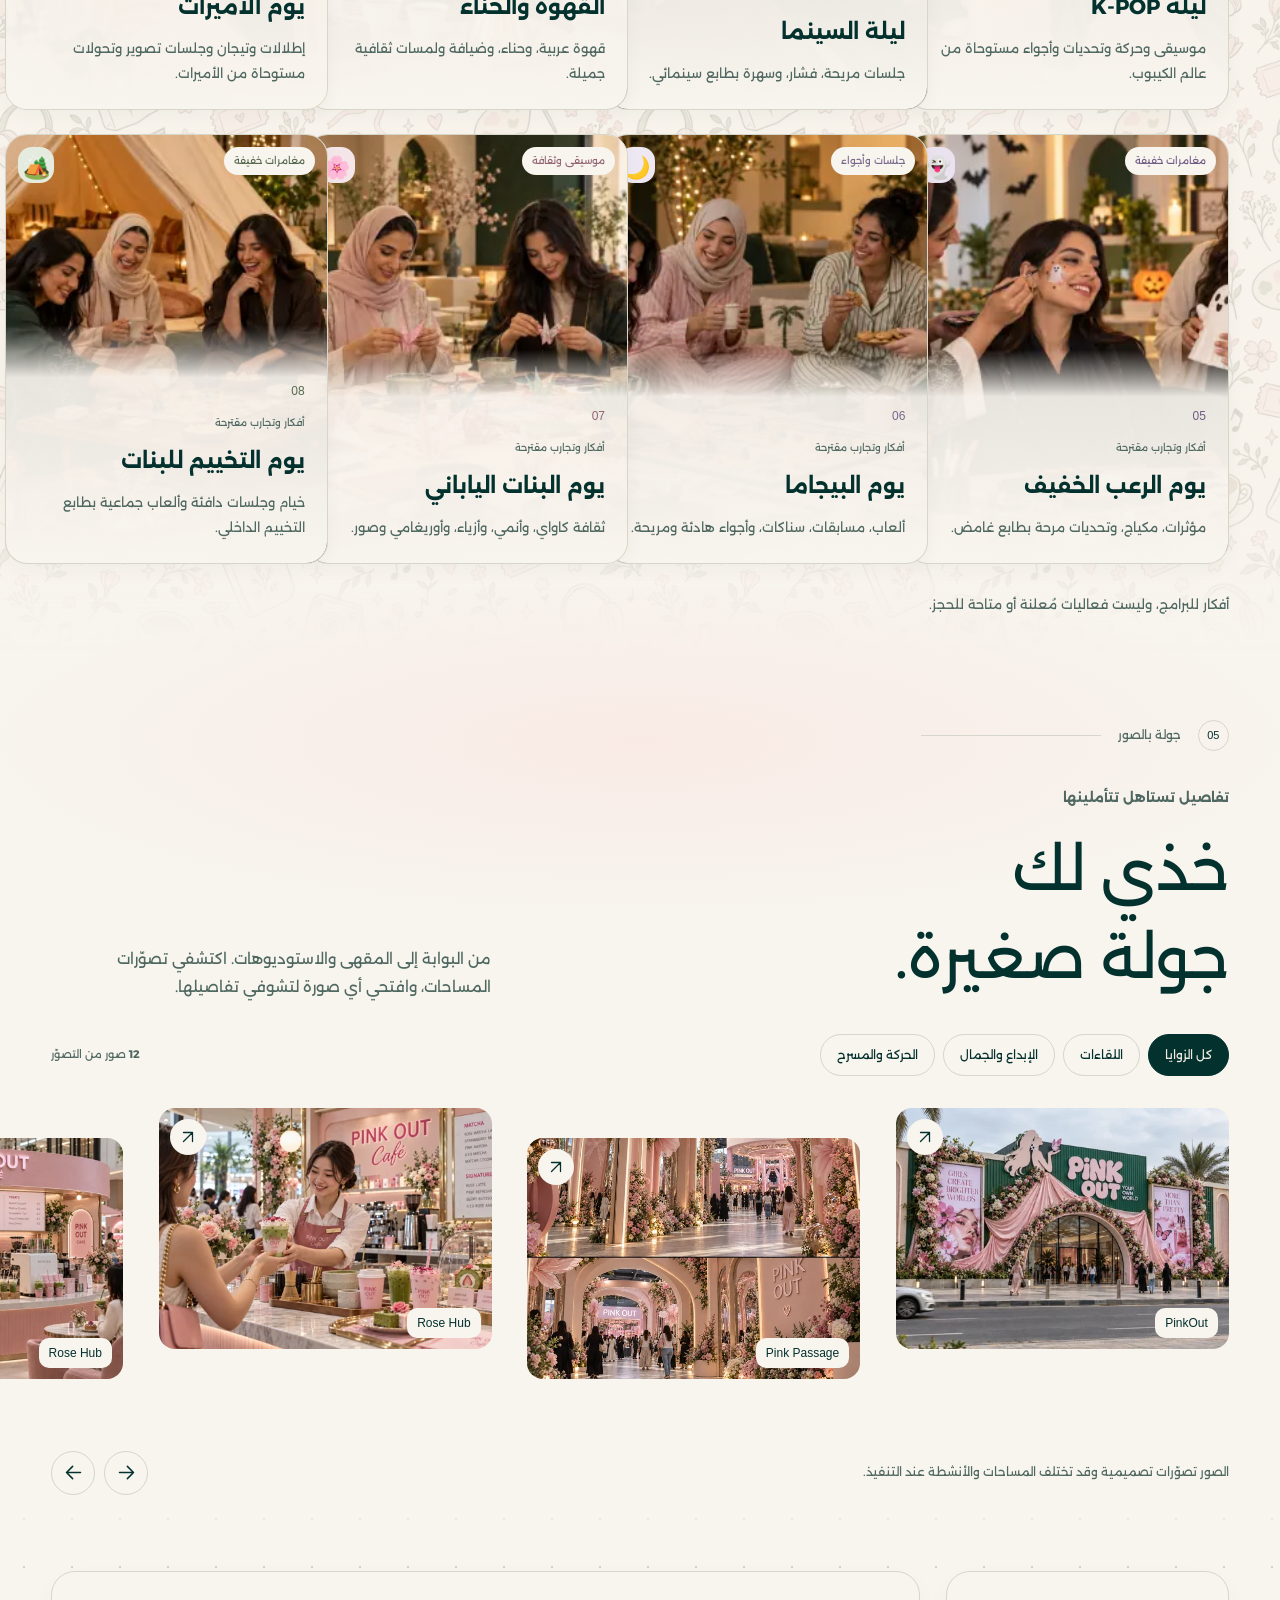
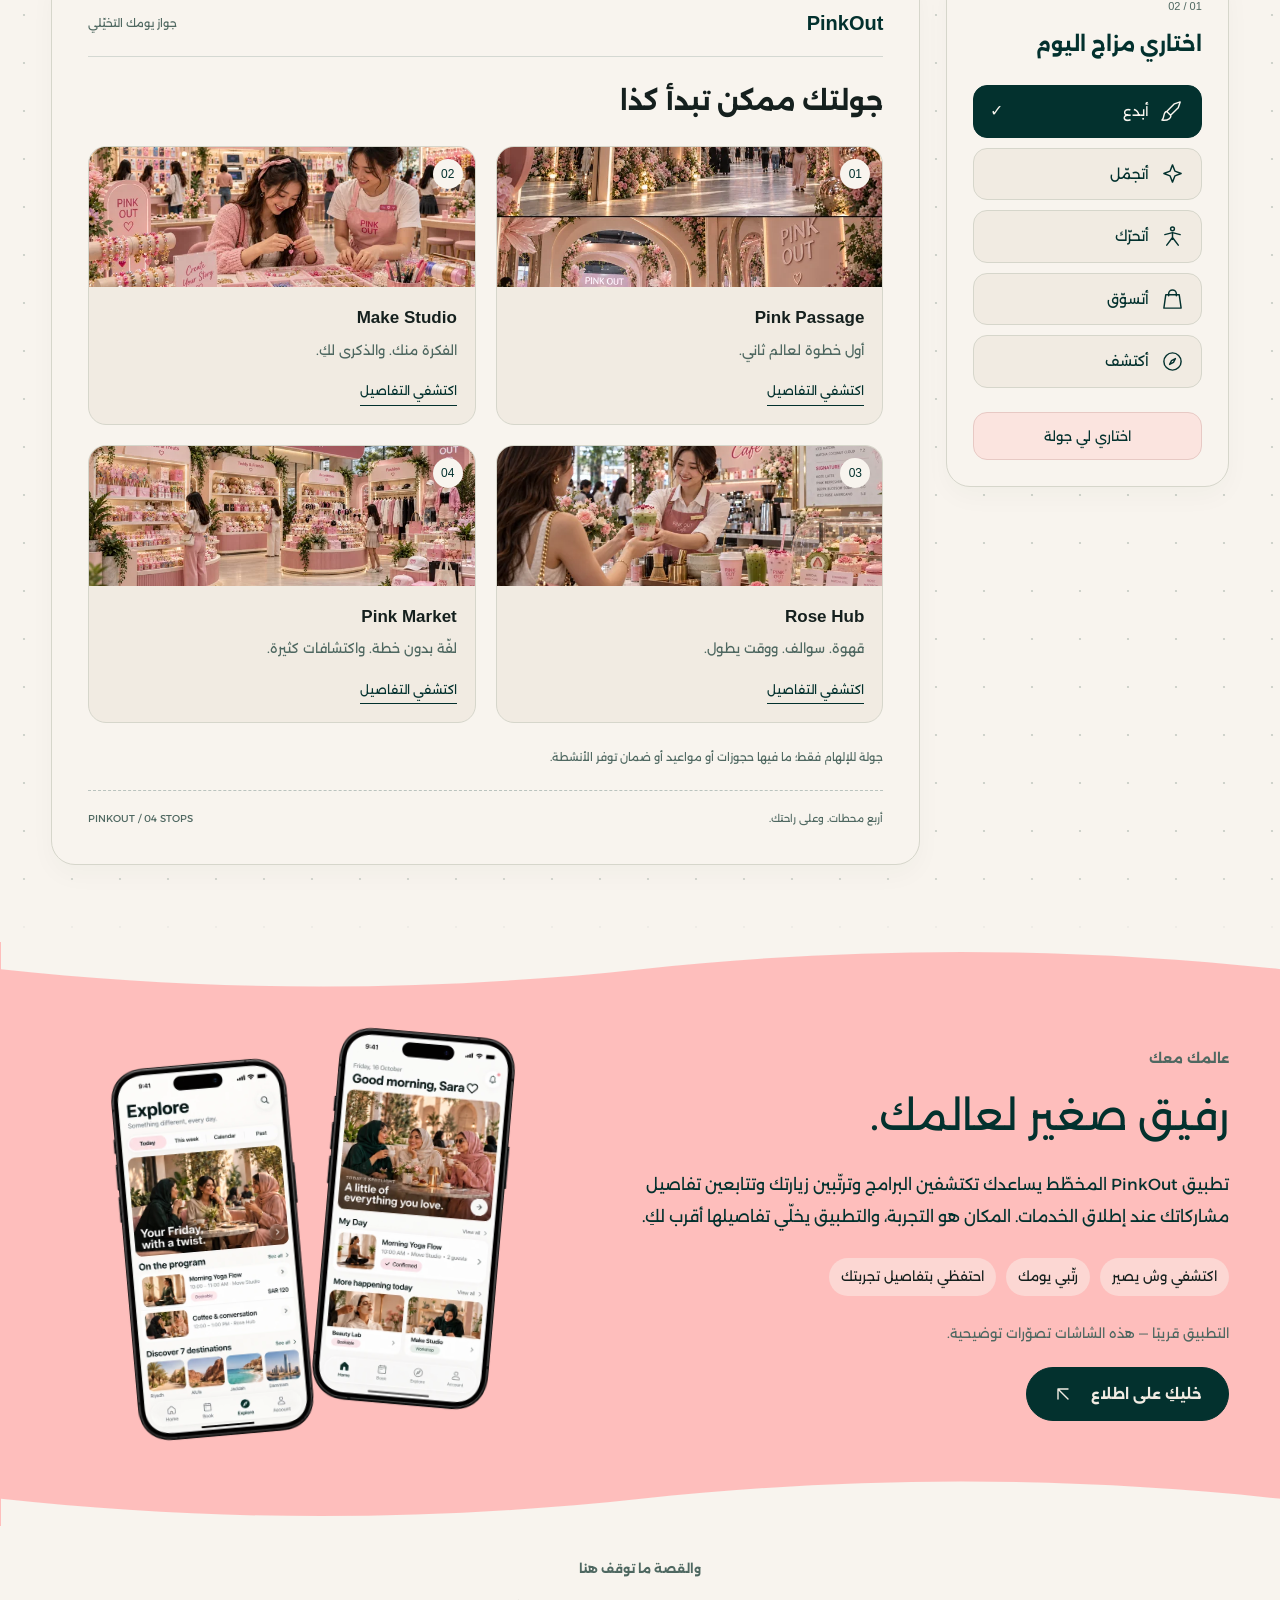
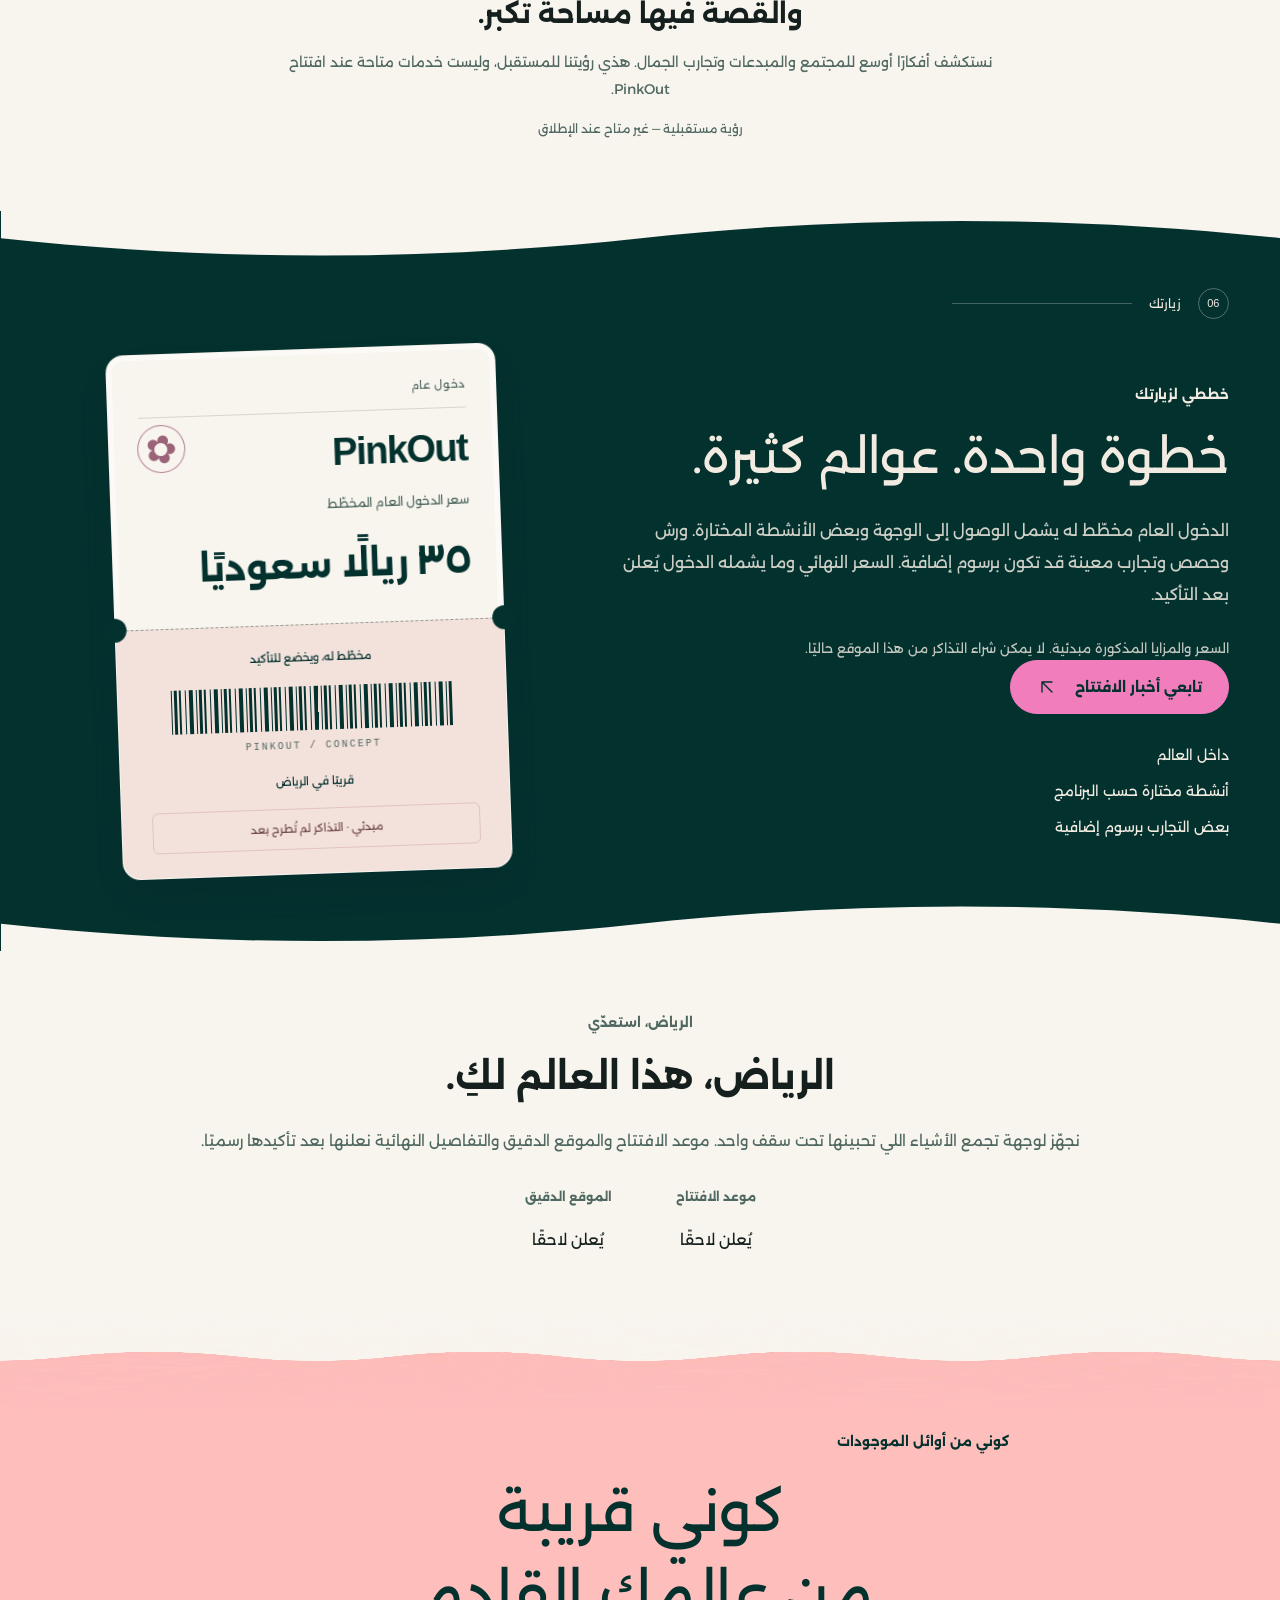
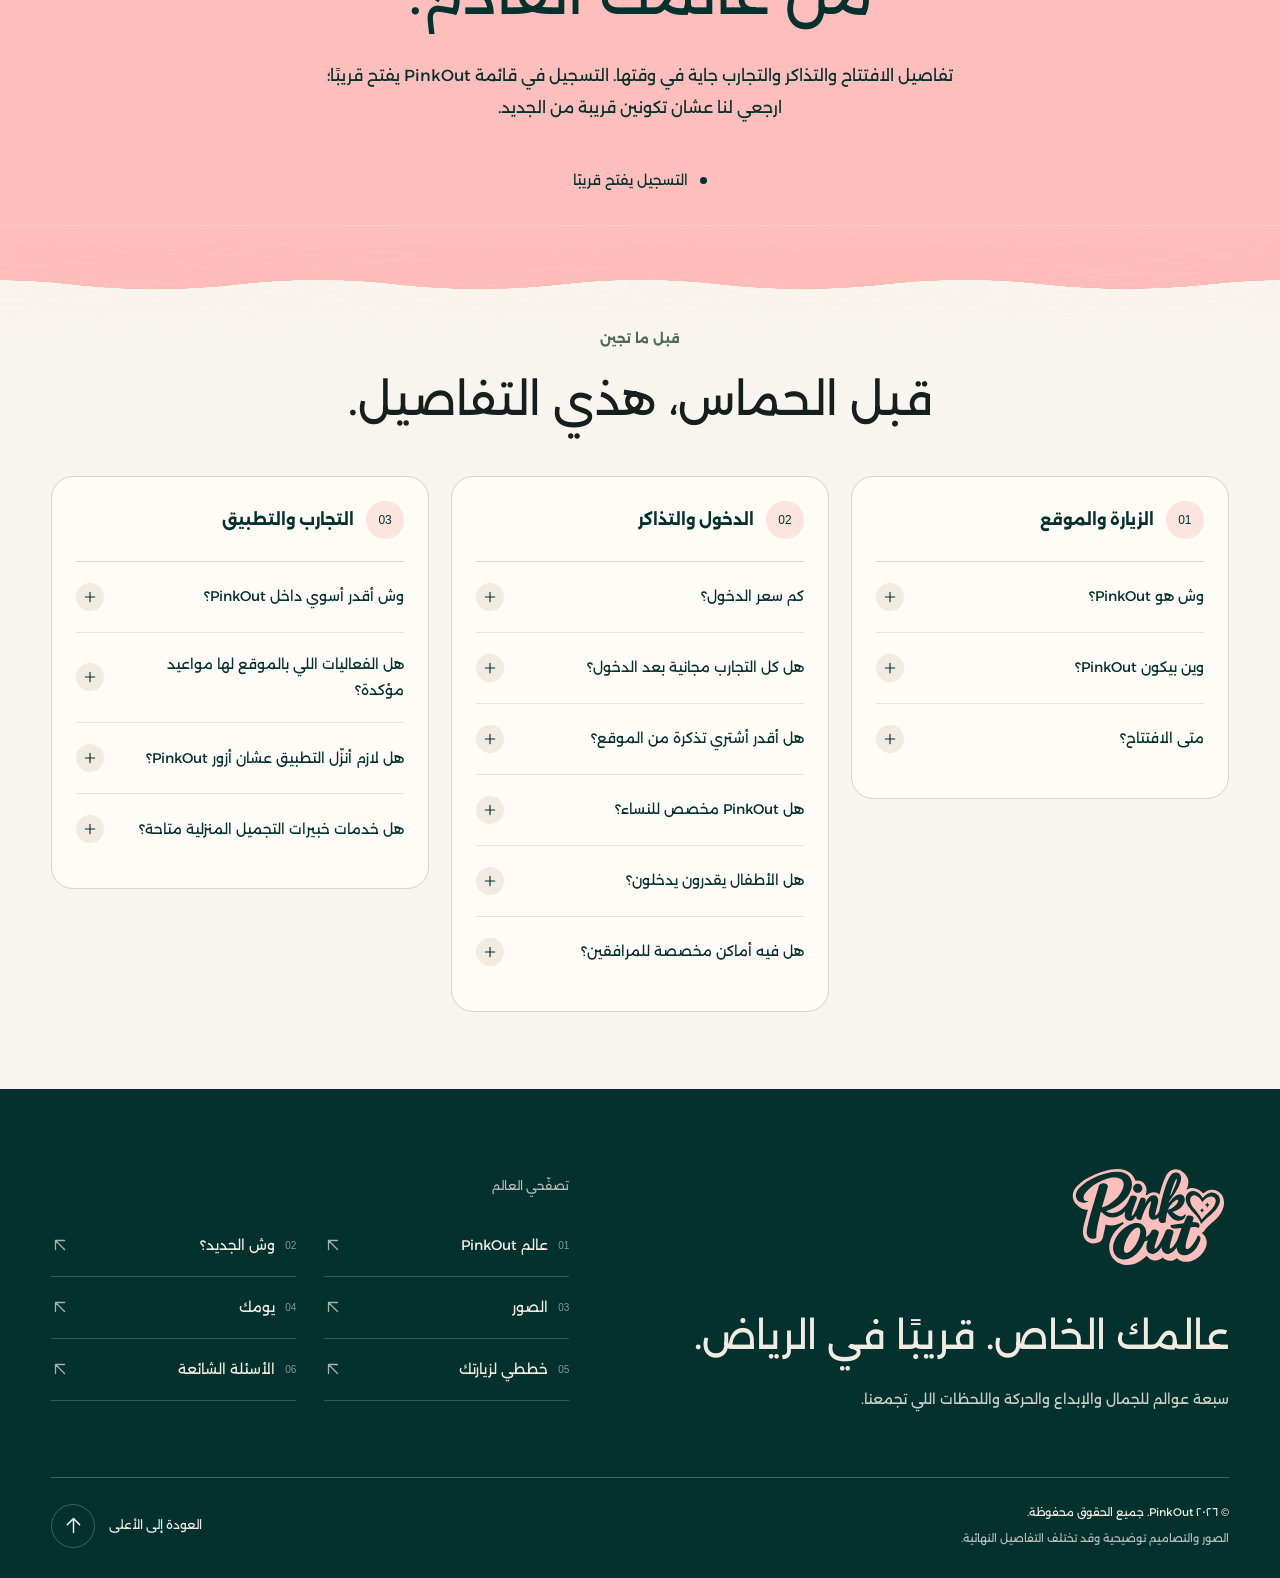
==== commit 88981397: "complete SEO" ====
--- a/index.html
+++ b/index.html
@@ -7,7 +7,7 @@
       <meta name="theme-color" content="#03312e">
       <title>PinkOut | عالمك الخاص — قريبًا في الرياض</title>
       <meta name="description"
-            content="اكتشفي PinkOut، عالمًا جديدًا في الرياض يجمع الجمال والإبداع والتسوق والحركة والترفيه واللحظات الاجتماعية.">
+            content="اكتشفي PinkOut، عالمًا جديدًا في الرياض يجمع الجمال والإبداع والتسوق والحركة والترفيه واللحظات الاجتماعية. تعرّفي على الوجهات السبع وتابعي أخبار الافتتاح.">
       <meta property="og:title" content="PinkOut — عالمك الخاص">
       <meta property="og:description" content="سبع وجهات، وفرص كثيرة للاستكشاف. قريبًا في الرياض.">
       <meta property="og:type" content="website">
@@ -17,6 +17,18 @@
       <script defer src="content.js?v=20261015-footer-layout"></script>
       <script defer src="app.js?v=20261015-faq-refresh"></script>
       <link rel="stylesheet" href="styles.css?v=20261014-green-tea">
+      <meta name="robots" content="index, follow, max-image-preview:large">
+      <meta property="og:url" content="https://pinkoutsa.com/">
+      <meta property="og:site_name" content="PinkOut">
+      <meta property="og:locale" content="ar_SA">
+      <meta property="og:locale:alternate" content="en_US">
+      <meta property="og:image:alt" content="تصوّر تصميمي لوجهة PinkOut في الرياض">
+      <meta name="twitter:card" content="summary_large_image">
+      <meta name="twitter:title" content="PinkOut — عالمك الخاص">
+      <meta name="twitter:description" content="سبع وجهات، وفرص كثيرة للاستكشاف. قريبًا في الرياض.">
+      <meta name="twitter:image" content="https://pinkoutsa.com/assets/photographic/hero.webp">
+      <meta name="twitter:image:alt" content="تصوّر تصميمي لوجهة PinkOut في الرياض">
+      <script id="search-structured-data" type="application/ld+json">{"@context":"https://schema.org","@graph":[{"@type":"Organization","@id":"https://pinkoutsa.com/#organization","name":"PinkOut","url":"https://pinkoutsa.com/","logo":"https://pinkoutsa.com/assets/logo-96.webp","description":"اكتشفي PinkOut، عالمًا جديدًا في الرياض يجمع الجمال والإبداع والتسوق والحركة والترفيه واللحظات الاجتماعية. تعرّفي على الوجهات السبع وتابعي أخبار الافتتاح."},{"@type":"WebSite","@id":"https://pinkoutsa.com/#website","name":"PinkOut","url":"https://pinkoutsa.com/","inLanguage":["ar","en"],"publisher":{"@id":"https://pinkoutsa.com/#organization"}},{"@type":"WebPage","@id":"https://pinkoutsa.com/#webpage","url":"https://pinkoutsa.com/","name":"PinkOut | عالمك الخاص — قريبًا في الرياض","description":"اكتشفي PinkOut، عالمًا جديدًا في الرياض يجمع الجمال والإبداع والتسوق والحركة والترفيه واللحظات الاجتماعية. تعرّفي على الوجهات السبع وتابعي أخبار الافتتاح.","inLanguage":"ar","isPartOf":{"@id":"https://pinkoutsa.com/#website"},"about":{"@id":"https://pinkoutsa.com/#organization"}},{"@type":"FAQPage","@id":"https://pinkoutsa.com/#faq","inLanguage":"ar","isPartOf":{"@id":"https://pinkoutsa.com/#webpage"},"mainEntity":[{"@type":"Question","name":"وش هو PinkOut؟","acceptedAnswer":{"@type":"Answer","text":"PinkOut وجهة نسائية الطابع في الرياض، تجمع الجمال والإبداع والتسوق والحركة والترفيه واللقاءات والتجارب المتغيرة في عالم واحد."}},{"@type":"Question","name":"وين بيكون PinkOut؟","acceptedAnswer":{"@type":"Answer","text":"في الرياض، وسيُعلن الموقع الدقيق بعد تأكيده رسميًا."}},{"@type":"Question","name":"متى الافتتاح؟","acceptedAnswer":{"@type":"Answer","text":"موعد الافتتاح النهائي ما أُعلن حتى الآن. تابعي مستجدات PinkOut الرسمية."}},{"@type":"Question","name":"وش أقدر أسوي داخل PinkOut؟","acceptedAnswer":{"@type":"Answer","text":"يتضمن التصور سبع وجهات للتجارب: Pink Passage، وRose Hub، وBeauty Lab، وMake Studio، وPink Market، وMove Studio، وPinkOut Live. التفاصيل النهائية والأنشطة المتاحة تُعلن قبل التشغيل."}},{"@type":"Question","name":"كم سعر الدخول؟","acceptedAnswer":{"@type":"Answer","text":"السعر العام المخطّط هو ٣٥ ريالًا سعوديًا، وهو سعر مبدئي إلى أن يُعتمد رسميًا."}},{"@type":"Question","name":"هل كل التجارب مجانية بعد الدخول؟","acceptedAnswer":{"@type":"Answer","text":"من المخطط أن يشمل الدخول الوصول للمكان وبعض الأنشطة المختارة. قد تكون هناك رسوم إضافية على تجارب أو حصص أو خدمات محددة. سنعلن التفاصيل عند اعتمادها."}},{"@type":"Question","name":"هل أقدر أشتري تذكرة من الموقع؟","acceptedAnswer":{"@type":"Answer","text":"لا. الموقع للتعريف بالتجربة ومتابعة الأخبار. الحجوزات والتذاكر ستكون ضمن القنوات الرسمية المعتمدة عند إطلاقها."}},{"@type":"Question","name":"هل PinkOut مخصص للنساء؟","acceptedAnswer":{"@type":"Answer","text":"PinkOut مصمم ليكون وجهة تتمحور حول تجربة النساء. شروط الدخول التفصيلية ستُعلن رسميًا قبل بيع التذاكر."}},{"@type":"Question","name":"هل الأطفال يقدرون يدخلون؟","acceptedAnswer":{"@type":"Answer","text":"سياسة الأطفال والأعمار لم تتأكد بعد، وسيُعلن عنها قبل الافتتاح."}},{"@type":"Question","name":"هل فيه أماكن مخصصة للمرافقين؟","acceptedAnswer":{"@type":"Answer","text":"توجد أفكار لمساحات مساندة ضمن التصور، لكن تفاصيل دخول المرافقين والخدمات المخصصة لهم لم تُعتمد بعد."}},{"@type":"Question","name":"هل الفعاليات اللي بالموقع لها مواعيد مؤكدة؟","acceptedAnswer":{"@type":"Answer","text":"لا، المعروض أمثلة لبرامج مقترحة وليست جدولًا معلنًا. بنشارك المواعيد والتفاصيل الرسمية لاحقًا."}},{"@type":"Question","name":"هل لازم أنزّل التطبيق عشان أزور PinkOut؟","acceptedAnswer":{"@type":"Answer","text":"التطبيق مخطّط ليكون وسيلة لاكتشاف الأنشطة وإدارة المشاركات، لكن متطلبات الزيارة والتذاكر النهائية ستُعلن قبل الافتتاح."}},{"@type":"Question","name":"هل خدمات خبيرات التجميل المنزلية متاحة؟","acceptedAnswer":{"@type":"Answer","text":"لا. خدمات التجميل المنزلية ضمن تصورات مستقبلية منفصلة، وليست جزءًا من الخدمات المعلنة عند افتتاح PinkOut."}}]}]}</script>
       <link rel="canonical" href="https://pinkoutsa.com/">
       <script defer src="program-effects.js?v=20261015-full-burst"></script>
       <script defer src="moments.js?v=20261015-restored-sticky-moments"></script>
@@ -33,7 +45,7 @@
 
       <header class="header">
             <a href="#home" class="brand" aria-label="PinkOut">
-                  <img src="assets/logo.png" alt="PinkOut" width="48" height="48">
+                  <img src="assets/logo-96.webp" alt="PinkOut" width="48" height="48" decoding="async">
             </a>
             <nav id="navigation" aria-label="القائمة" data-label="ui.menu">
             </nav>
@@ -145,13 +157,13 @@
                                     </span>
                                     <span class="hero-tile tile-one">
                                           <img src="assets/photographic/hub-small.webp" width="650" height="365"
-                                                alt="تصوّر Rose Hub" data-alt="image.hub" fetchpriority="high">
+                                                alt="تصوّر Rose Hub" data-alt="image.hub" fetchpriority="high" decoding="async">
                                     </span>
                               </span>
                               <span class="hero-row">
                                     <span class="hero-tile tile-two">
                                           <img src="assets/photographic/beauty-small.webp" width="650" height="365"
-                                                alt="تصوّر Beauty Lab" data-alt="image.beauty" fetchpriority="high">
+                                                alt="تصوّر Beauty Lab" data-alt="image.beauty" fetchpriority="high" decoding="async">
                                     </span>
                                     <span class="hero-words" data-i18n="reference.hero2">تــحـبـيـنــه.</span>
                               </span>
@@ -159,7 +171,7 @@
                                     <span class="hero-words" data-i18n="reference.hero3">في عالمك.</span>
                                     <span class="hero-tile tile-three">
                                           <img src="assets/photographic/make-small.webp" width="650" height="365"
-                                                alt="تصوّر Make Studio" data-alt="image.make" fetchpriority="high">
+                                                alt="تصوّر Make Studio" data-alt="image.make" fetchpriority="high" decoding="async">
                                     </span>
                               </span>
                         </h1>
@@ -314,7 +326,7 @@
                                           aria-pressed="true" aria-controls="world-panel" aria-expanded="true"><span
                                                 class="world-card-photo"><img
                                                       src="assets/photographic/passage-small.webp" width="650"
-                                                      height="365" loading="lazy" alt="" aria-hidden="true"></span><span
+                                                      height="365" loading="lazy" alt="" aria-hidden="true" decoding="async"></span><span
                                                 class="world-num">01</span><bdi>Pink Passage</bdi></button>
                                     <div id="world-panel" class="world-panel" aria-live="polite">
                                           <img style="object-position:50% 50%" class="world-picture"
@@ -382,7 +394,7 @@
                                           aria-controls="world-panel" aria-expanded="false"><span
                                                 class="world-card-photo"><img src="assets/photographic/hub-small.webp"
                                                       width="650" height="365" loading="lazy" alt=""
-                                                      aria-hidden="true"></span><span
+                                                      aria-hidden="true" decoding="async"></span><span
                                                 class="world-num">02</span><bdi>Rose Hub</bdi></button>
                               </article>
                               <article class="world-card" data-world-card="beauty">
@@ -390,7 +402,7 @@
                                           aria-controls="world-panel" aria-expanded="false"><span
                                                 class="world-card-photo"><img
                                                       src="assets/photographic/beauty-small.webp" width="650"
-                                                      height="365" loading="lazy" alt="" aria-hidden="true"></span><span
+                                                      height="365" loading="lazy" alt="" aria-hidden="true" decoding="async"></span><span
                                                 class="world-num">03</span><bdi>Beauty Lab</bdi></button>
                               </article>
                               <article class="world-card" data-world-card="make">
@@ -398,7 +410,7 @@
                                           aria-controls="world-panel" aria-expanded="false"><span
                                                 class="world-card-photo"><img src="assets/photographic/make-small.webp"
                                                       width="650" height="365" loading="lazy" alt=""
-                                                      aria-hidden="true"></span><span
+                                                      aria-hidden="true" decoding="async"></span><span
                                                 class="world-num">04</span><bdi>Make Studio</bdi></button>
                               </article>
                               <article class="world-card" data-world-card="market">
@@ -406,7 +418,7 @@
                                           aria-controls="world-panel" aria-expanded="false"><span
                                                 class="world-card-photo"><img
                                                       src="assets/photographic/market-small.webp" width="650"
-                                                      height="365" loading="lazy" alt="" aria-hidden="true"></span><span
+                                                      height="365" loading="lazy" alt="" aria-hidden="true" decoding="async"></span><span
                                                 class="world-num">05</span><bdi>Pink Market</bdi></button>
                               </article>
                               <article class="world-card" data-world-card="move">
@@ -414,7 +426,7 @@
                                           aria-controls="world-panel" aria-expanded="false"><span
                                                 class="world-card-photo"><img src="assets/photographic/move-small.webp"
                                                       width="650" height="365" loading="lazy" alt=""
-                                                      aria-hidden="true"></span><span
+                                                      aria-hidden="true" decoding="async"></span><span
                                                 class="world-num">06</span><bdi>Move Studio</bdi></button>
                               </article>
                               <article class="world-card" data-world-card="live">
@@ -422,7 +434,7 @@
                                           aria-controls="world-panel" aria-expanded="false"><span
                                                 class="world-card-photo"><img src="assets/photographic/live-small.webp"
                                                       width="650" height="365" loading="lazy" alt=""
-                                                      aria-hidden="true"></span><span
+                                                      aria-hidden="true" decoding="async"></span><span
                                                 class="world-num">07</span><bdi>PinkOut Live</bdi></button>
                               </article>
                         </div>
@@ -1035,9 +1047,9 @@
                   </div>
                   <div class="app-phones reveal">
                         <img class="phone" src="assets/app-explore.webp?v=transparent" width="480" height="853"
-                              loading="lazy" alt="تصوّر توضيحي لتطبيق PinkOut" data-alt="ui.phoneAlt"><img class="phone"
+                              loading="lazy" alt="تصوّر توضيحي لتطبيق PinkOut" data-alt="ui.phoneAlt" decoding="async"><img class="phone"
                               src="assets/app-home.webp?v=transparent" width="480" height="853" loading="lazy"
-                              alt="تصوّر توضيحي لتطبيق PinkOut" data-alt="ui.phoneAlt">
+                              alt="تصوّر توضيحي لتطبيق PinkOut" data-alt="ui.phoneAlt" decoding="async">
                   </div>
                   <svg class="app-edge-wave app-edge-wave--bottom" viewBox="0 0 1440 100" preserveAspectRatio="none"
                         aria-hidden="true" focusable="false">
@@ -1316,7 +1328,7 @@
             <div class="footer-main">
                   <div class="footer-top">
                         <a class="footer-logo" href="#home" aria-label="PinkOut">
-                              <img src="assets/logo.svg" width="200" height="130" alt="PinkOut">
+                              <img src="assets/logo.svg" width="200" height="130" alt="PinkOut" decoding="async" loading="lazy">
                         </a>
                         <h2 data-i18n="ui.footer">عالمك الخاص. قريبًا في الرياض.</h2>
                         <p data-i18n="footer.story">سبعة عوالم للجمال والإبداع والحركة واللحظات اللي تجمعنا.</p>
@@ -1751,7 +1763,6 @@
                         <path d="M6 6l12 12M18 6 6 18"></path>
                   </svg></button>
       </aside>
-</body>
 <style>
       /* FLOWER CURSOR & PARTICLE TRAIL */
 
@@ -2078,4 +2089,5 @@
 </script>
 
 
+</body>
 </html>
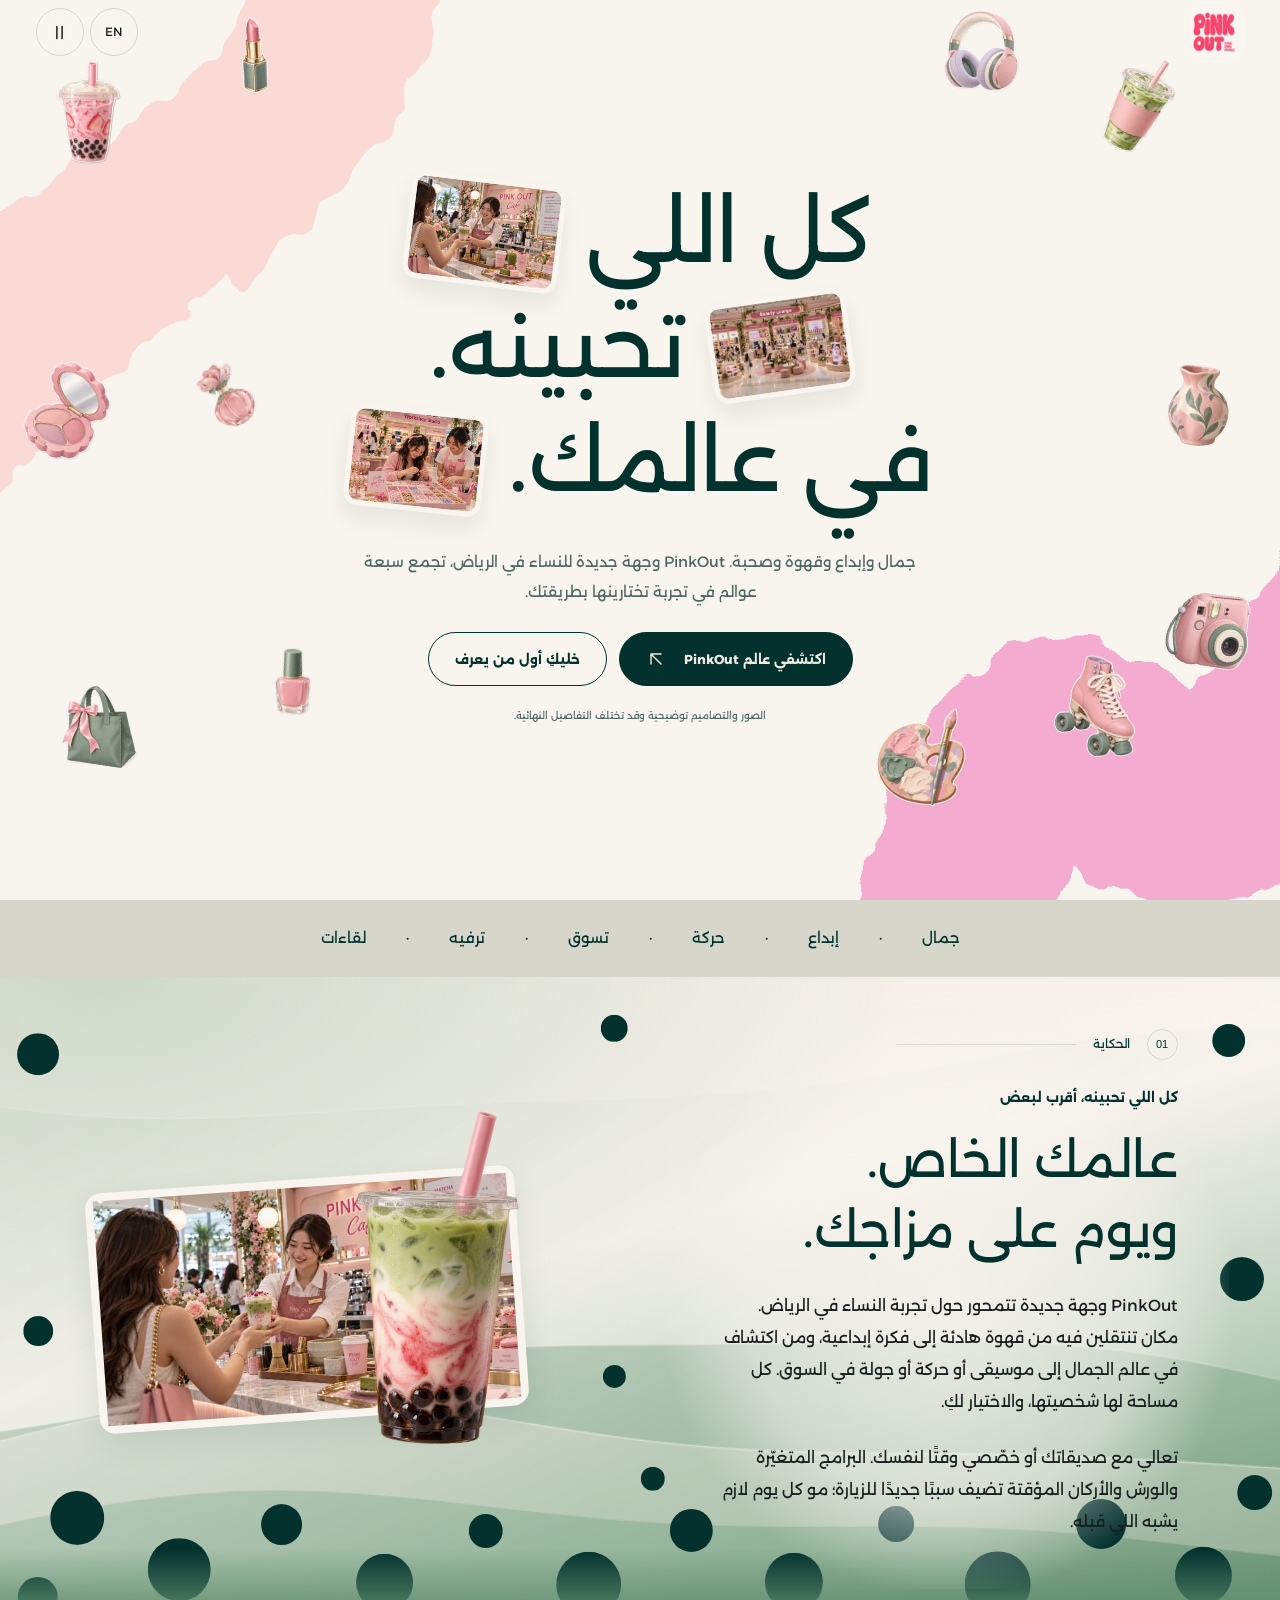
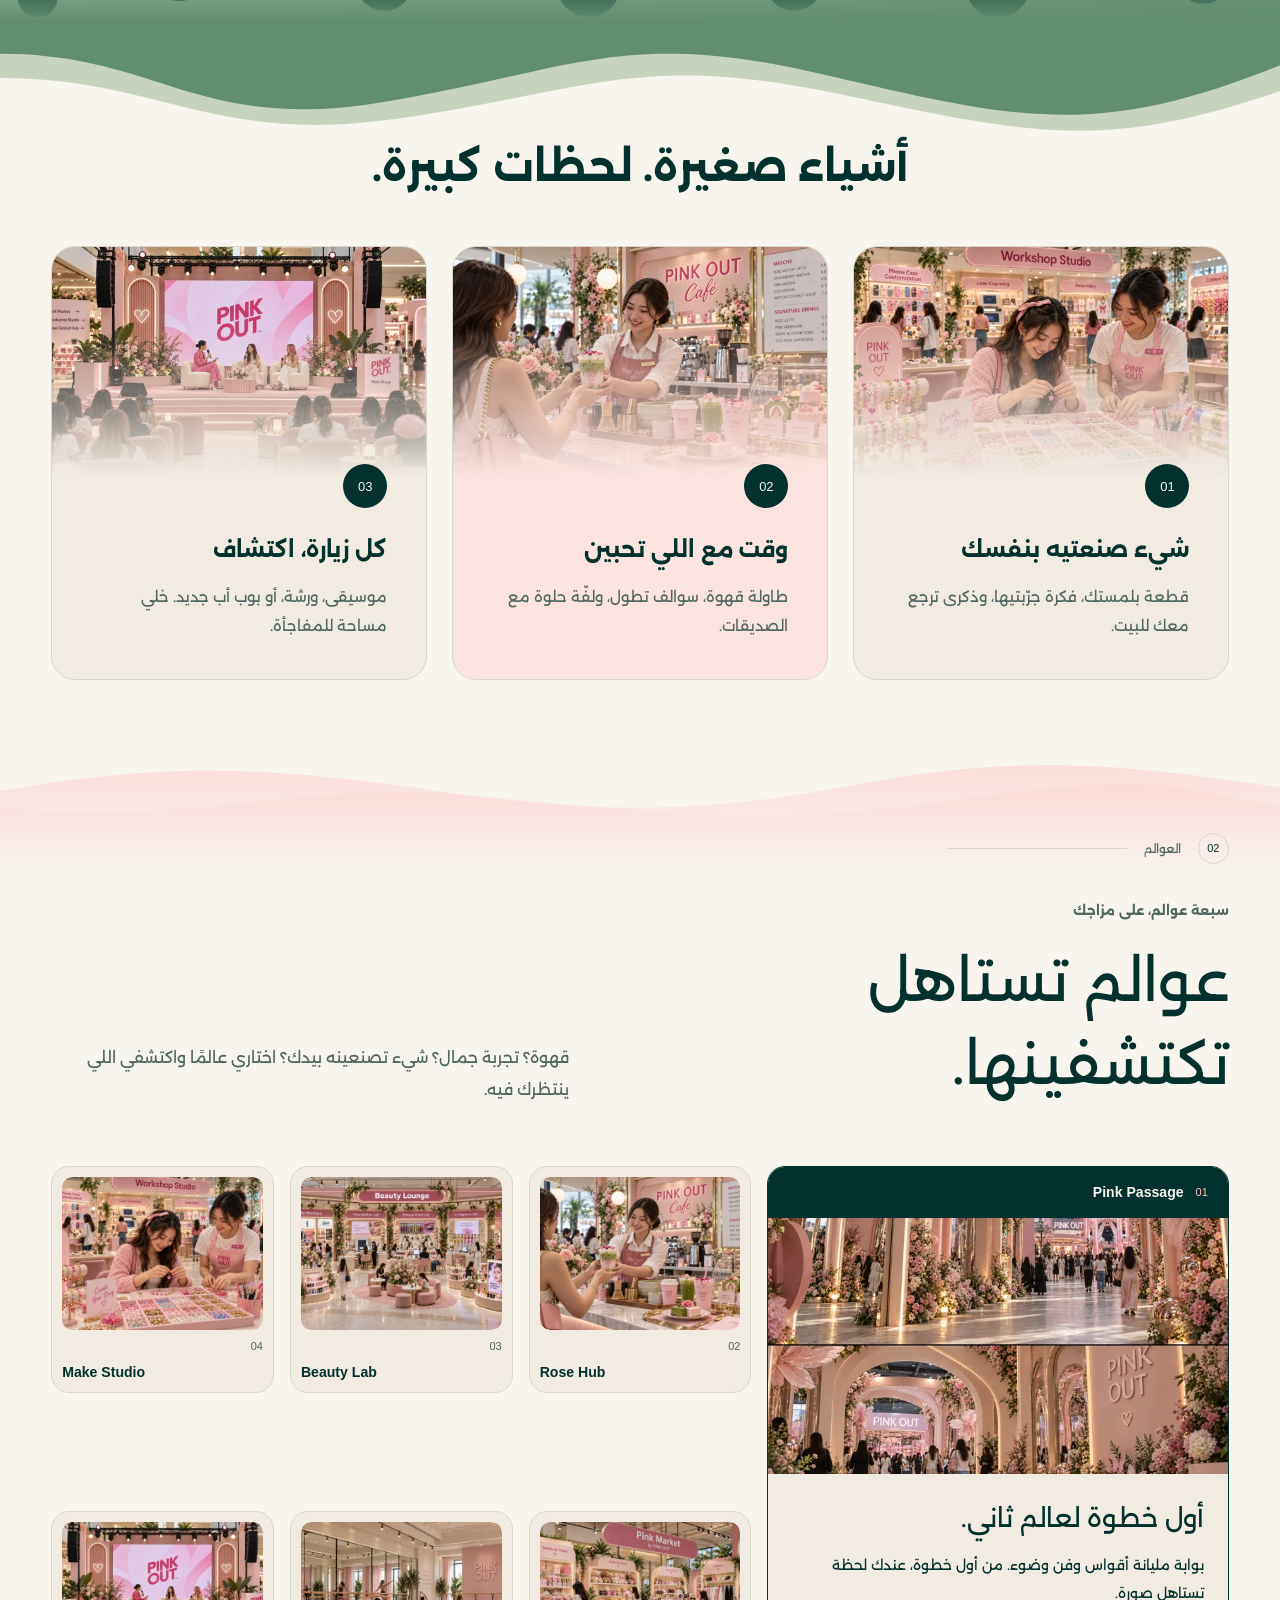
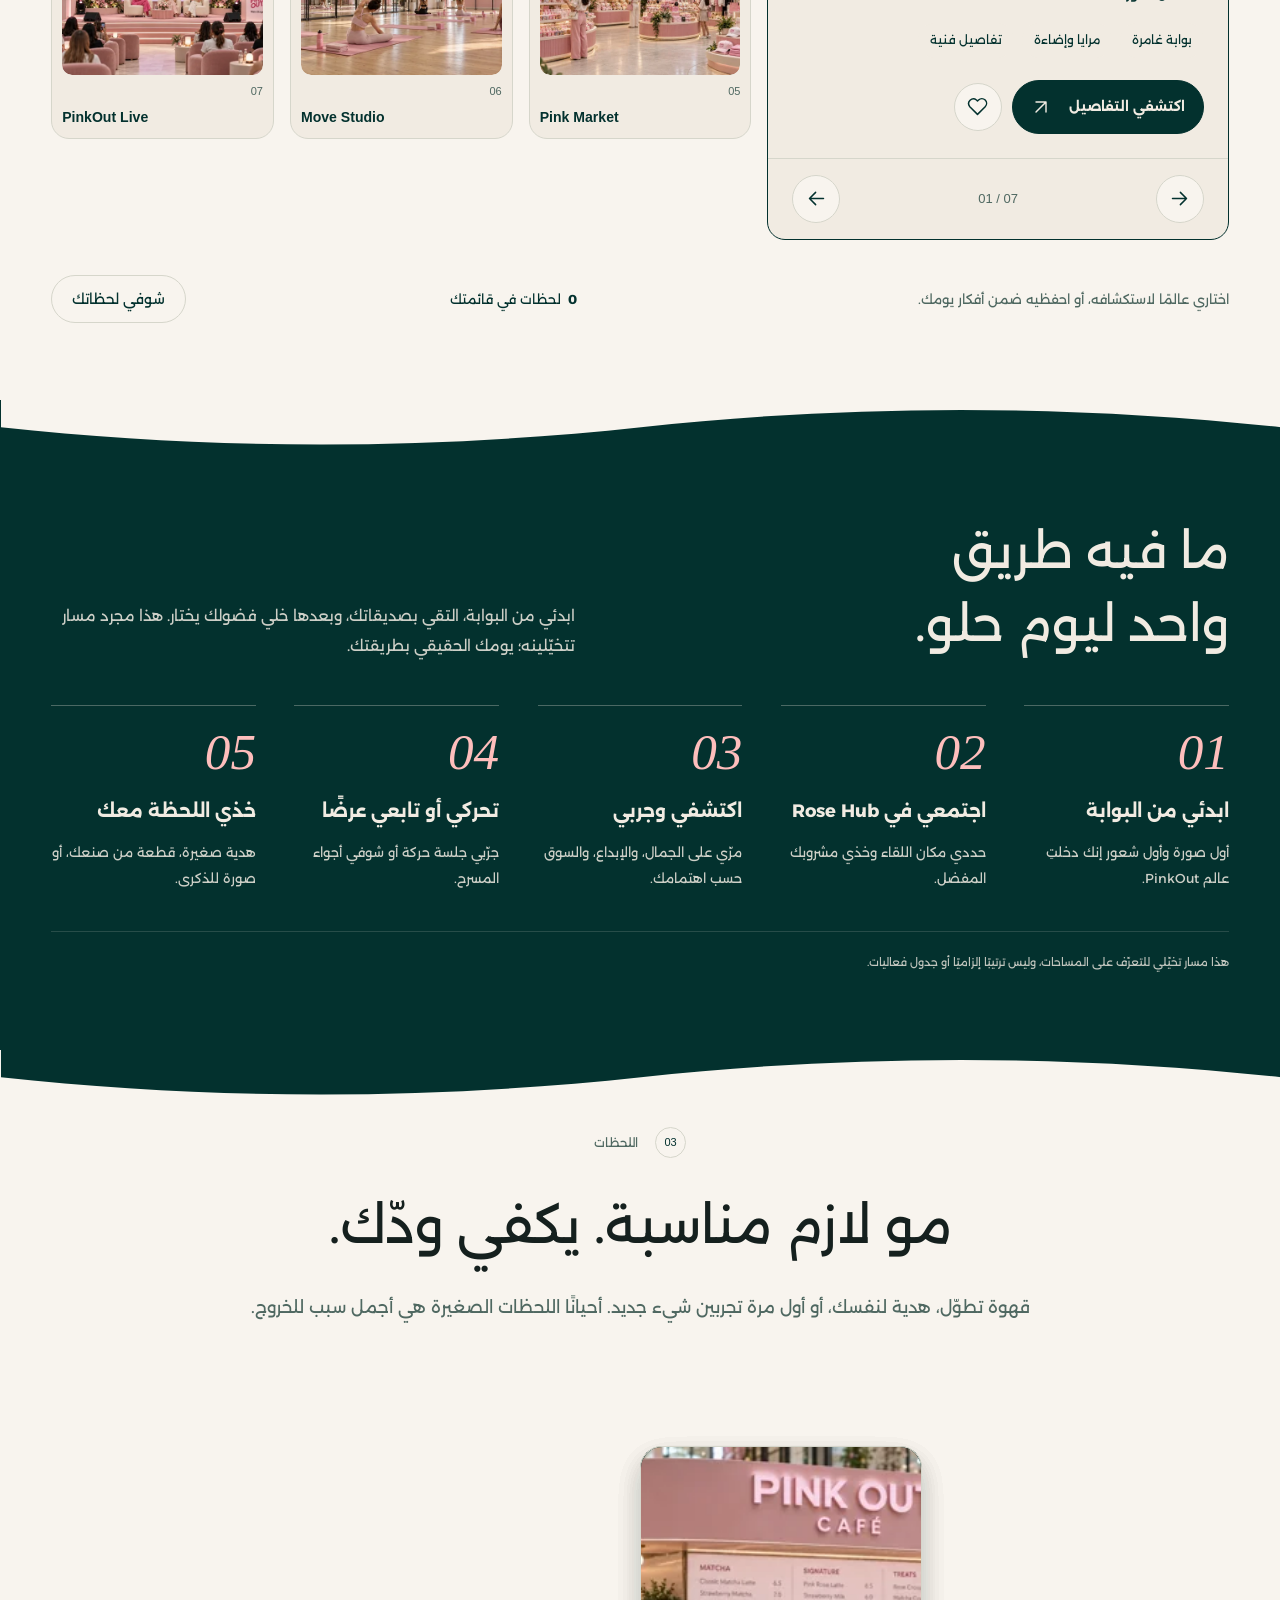
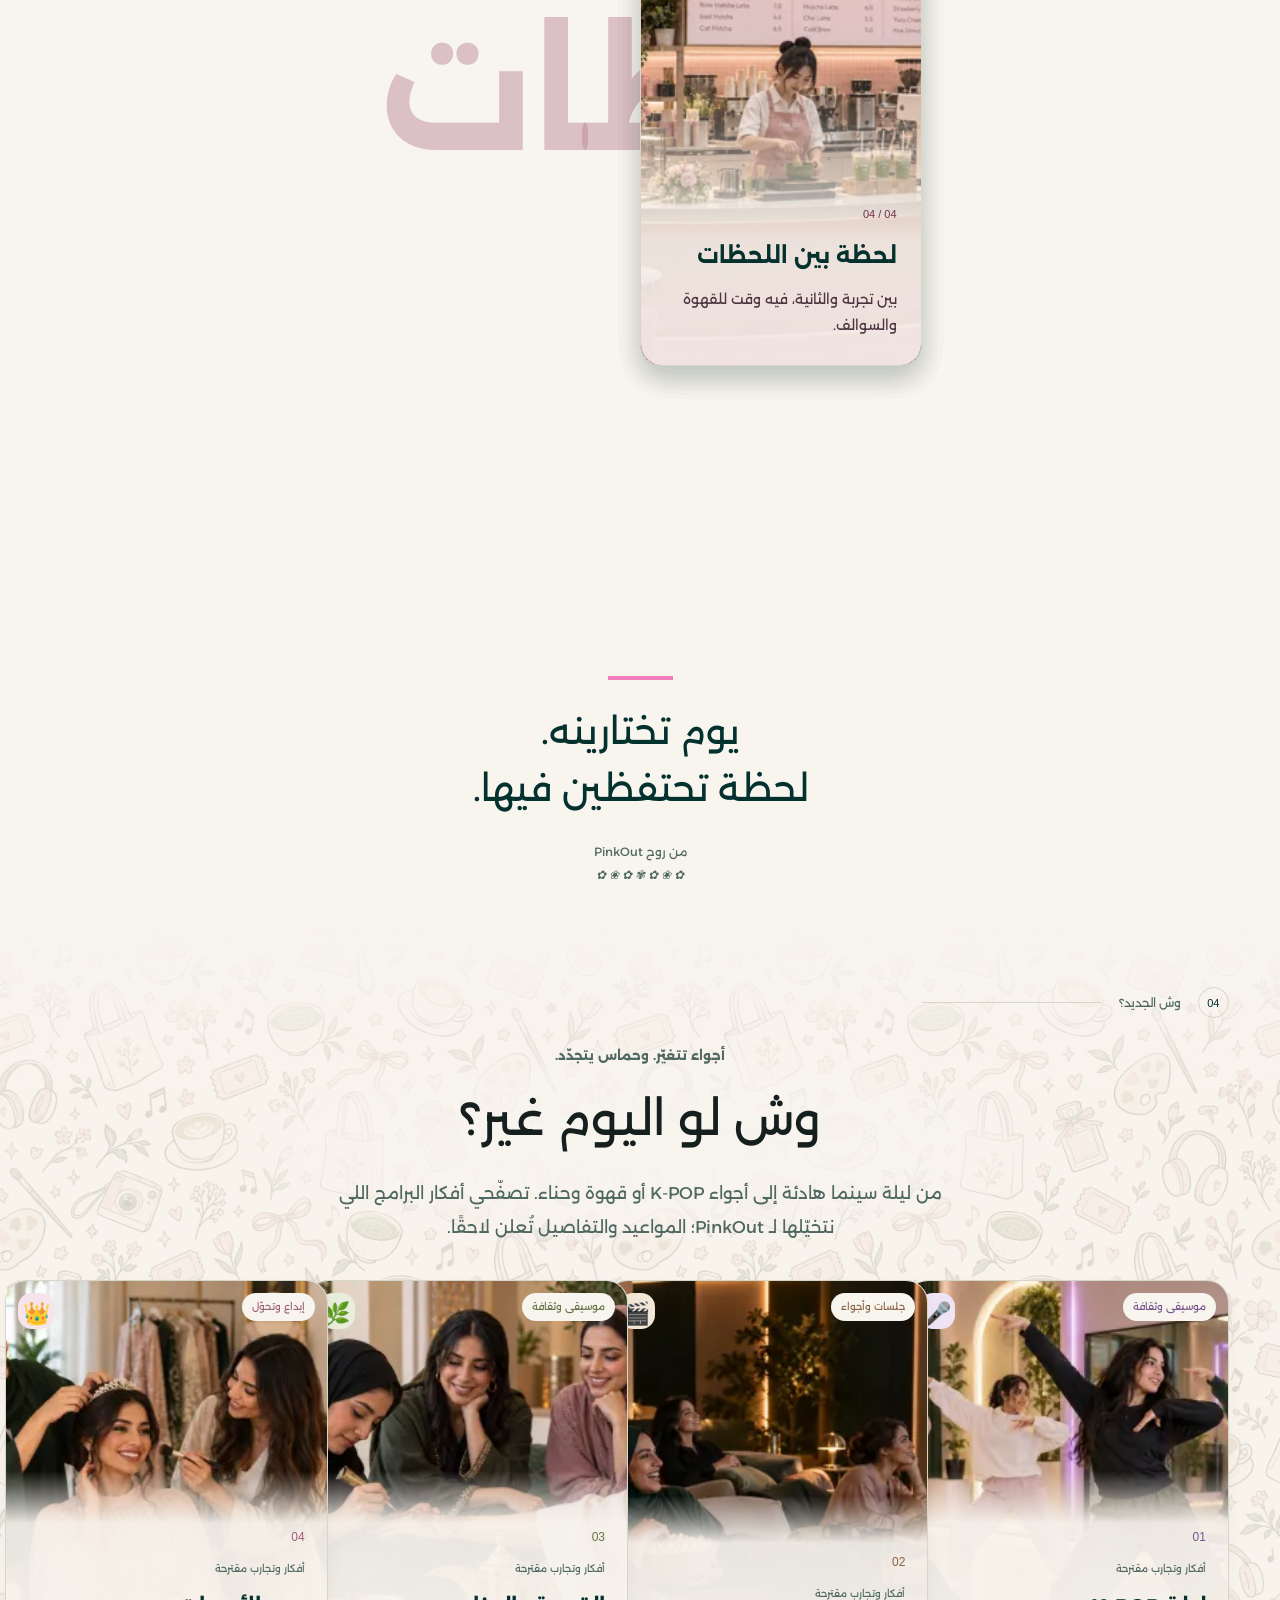
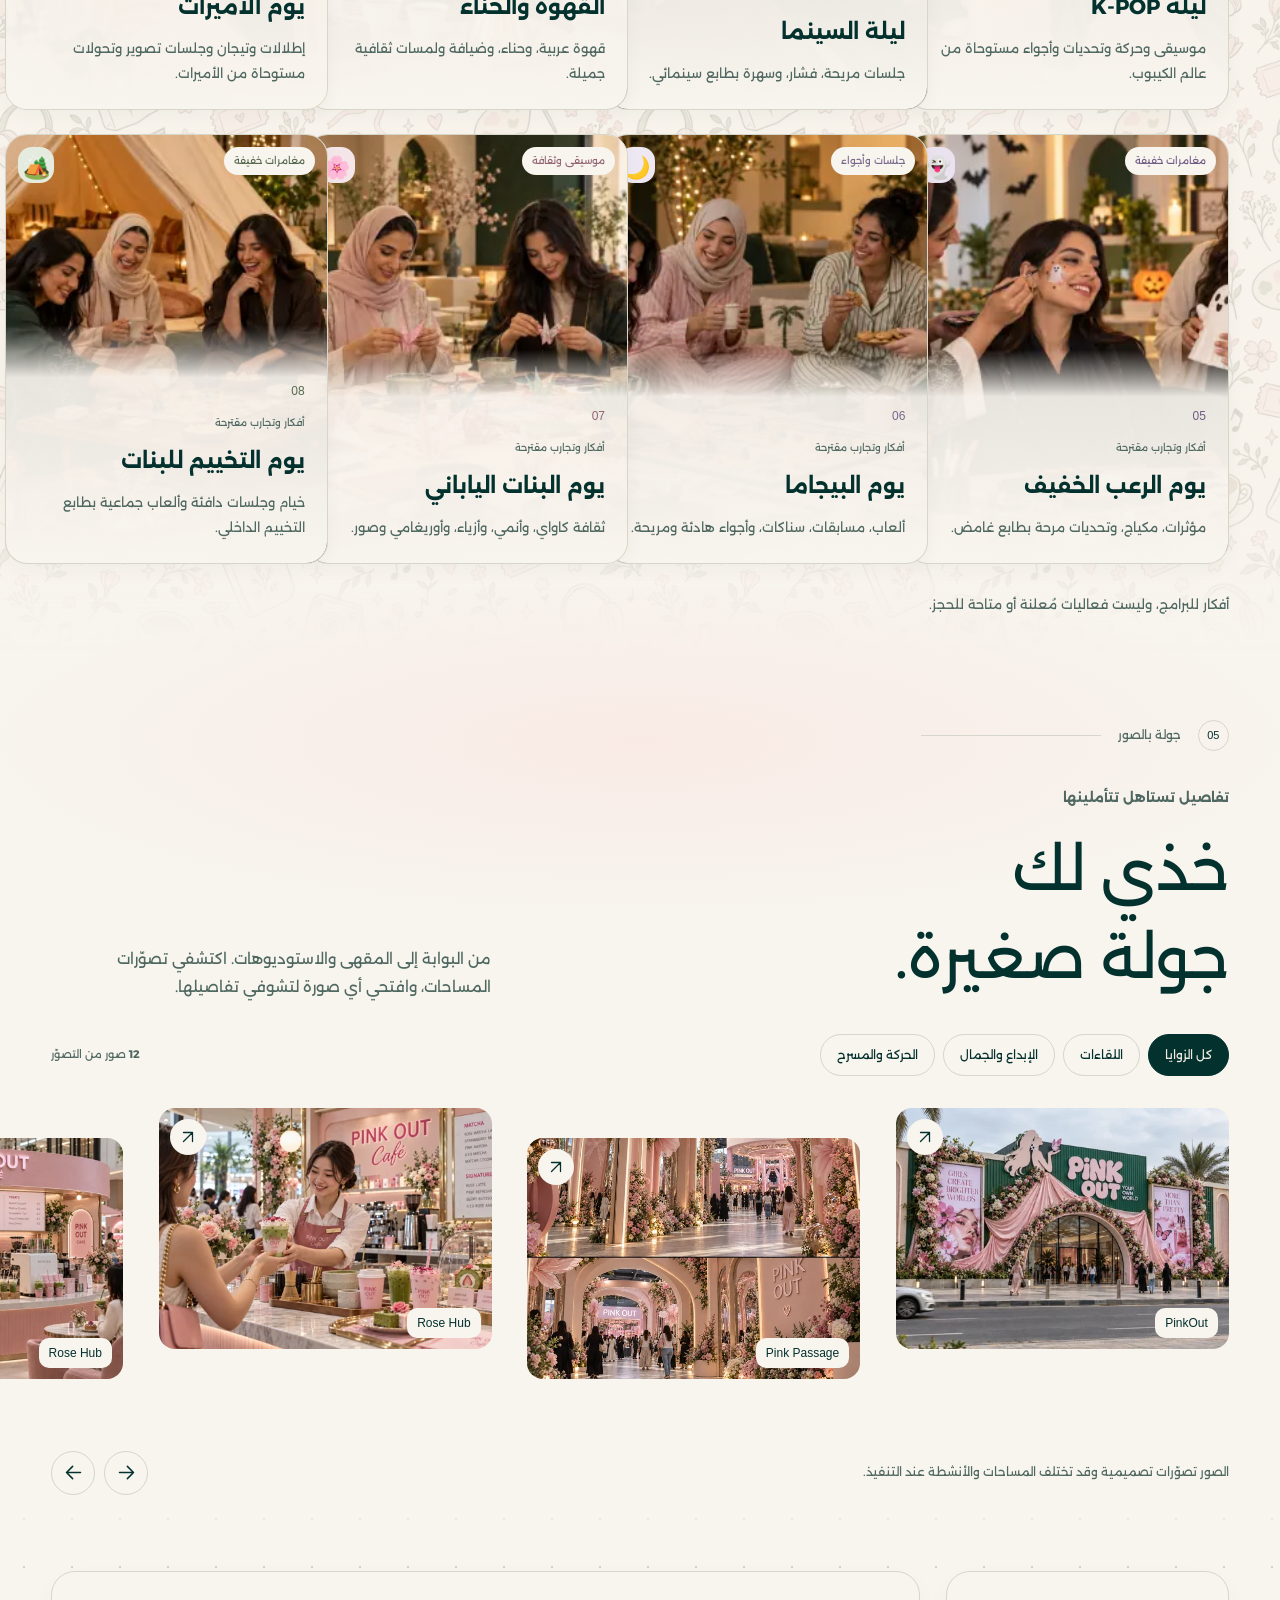
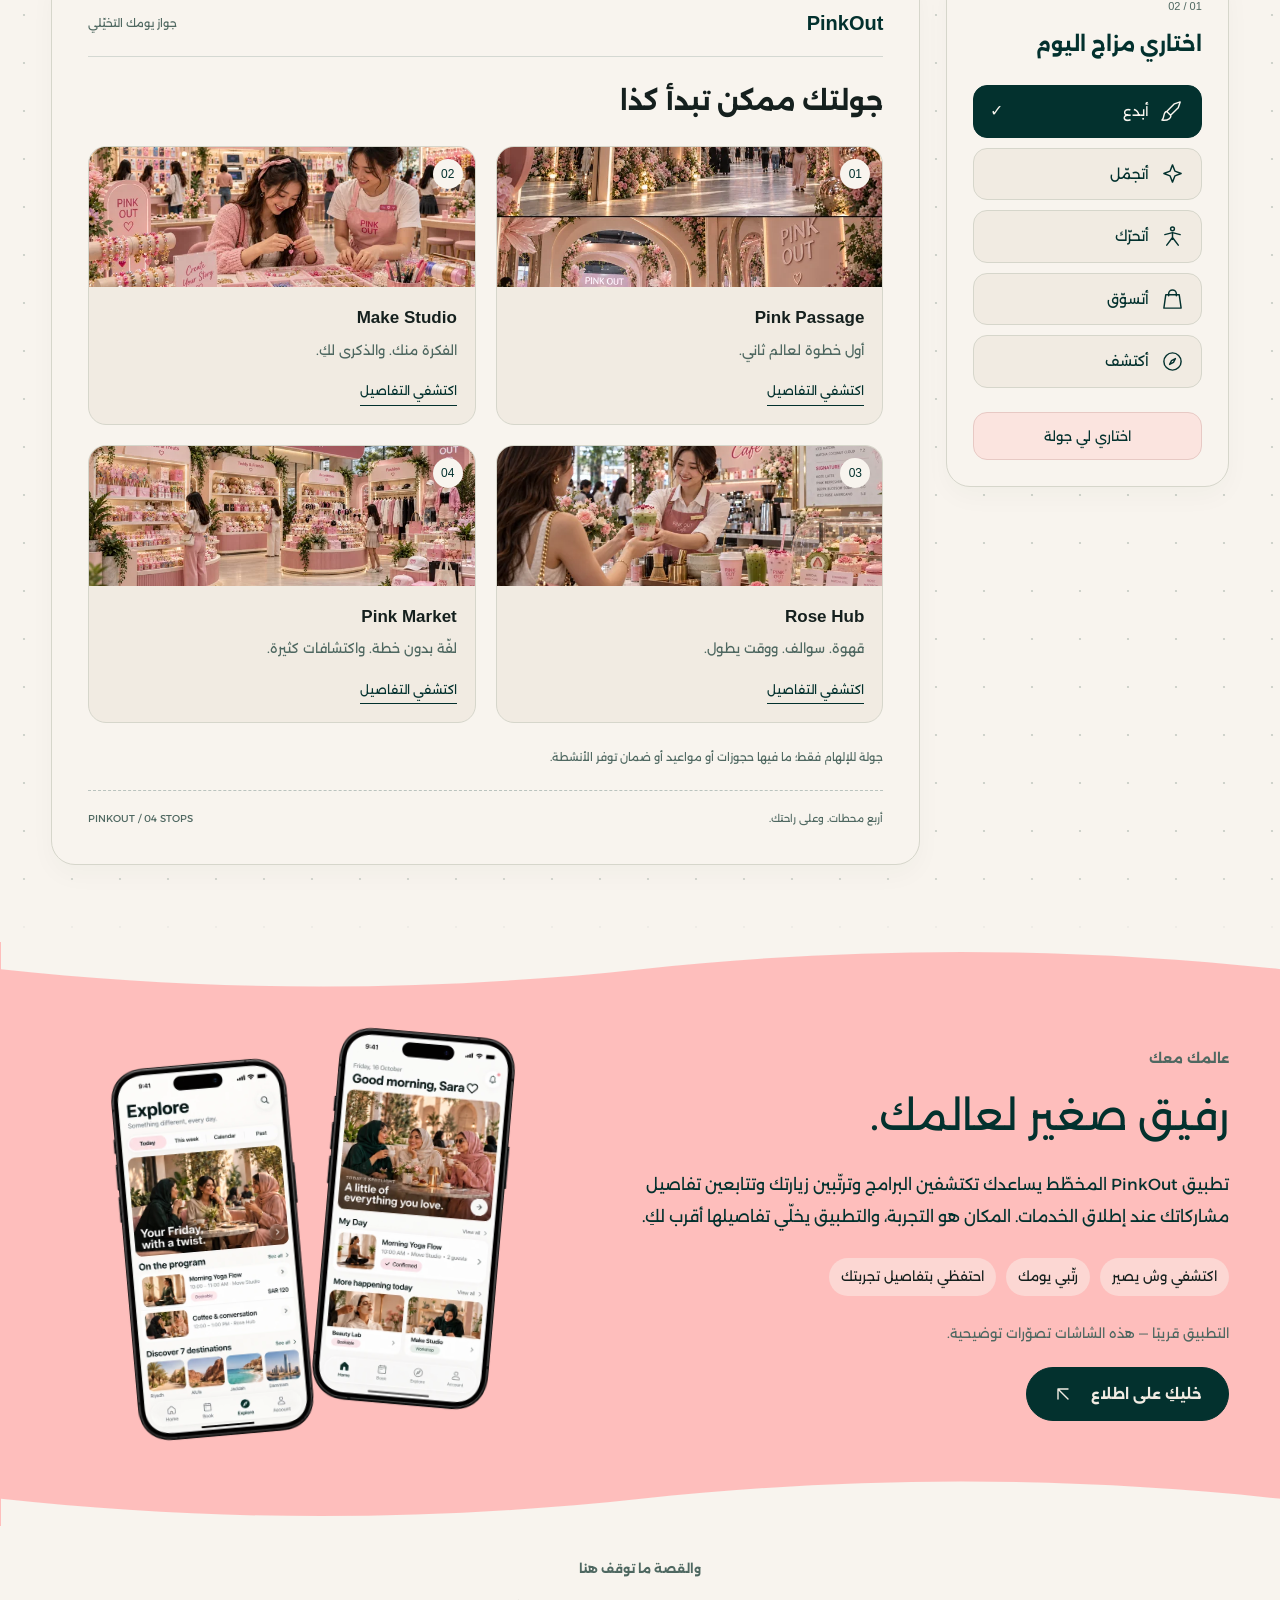
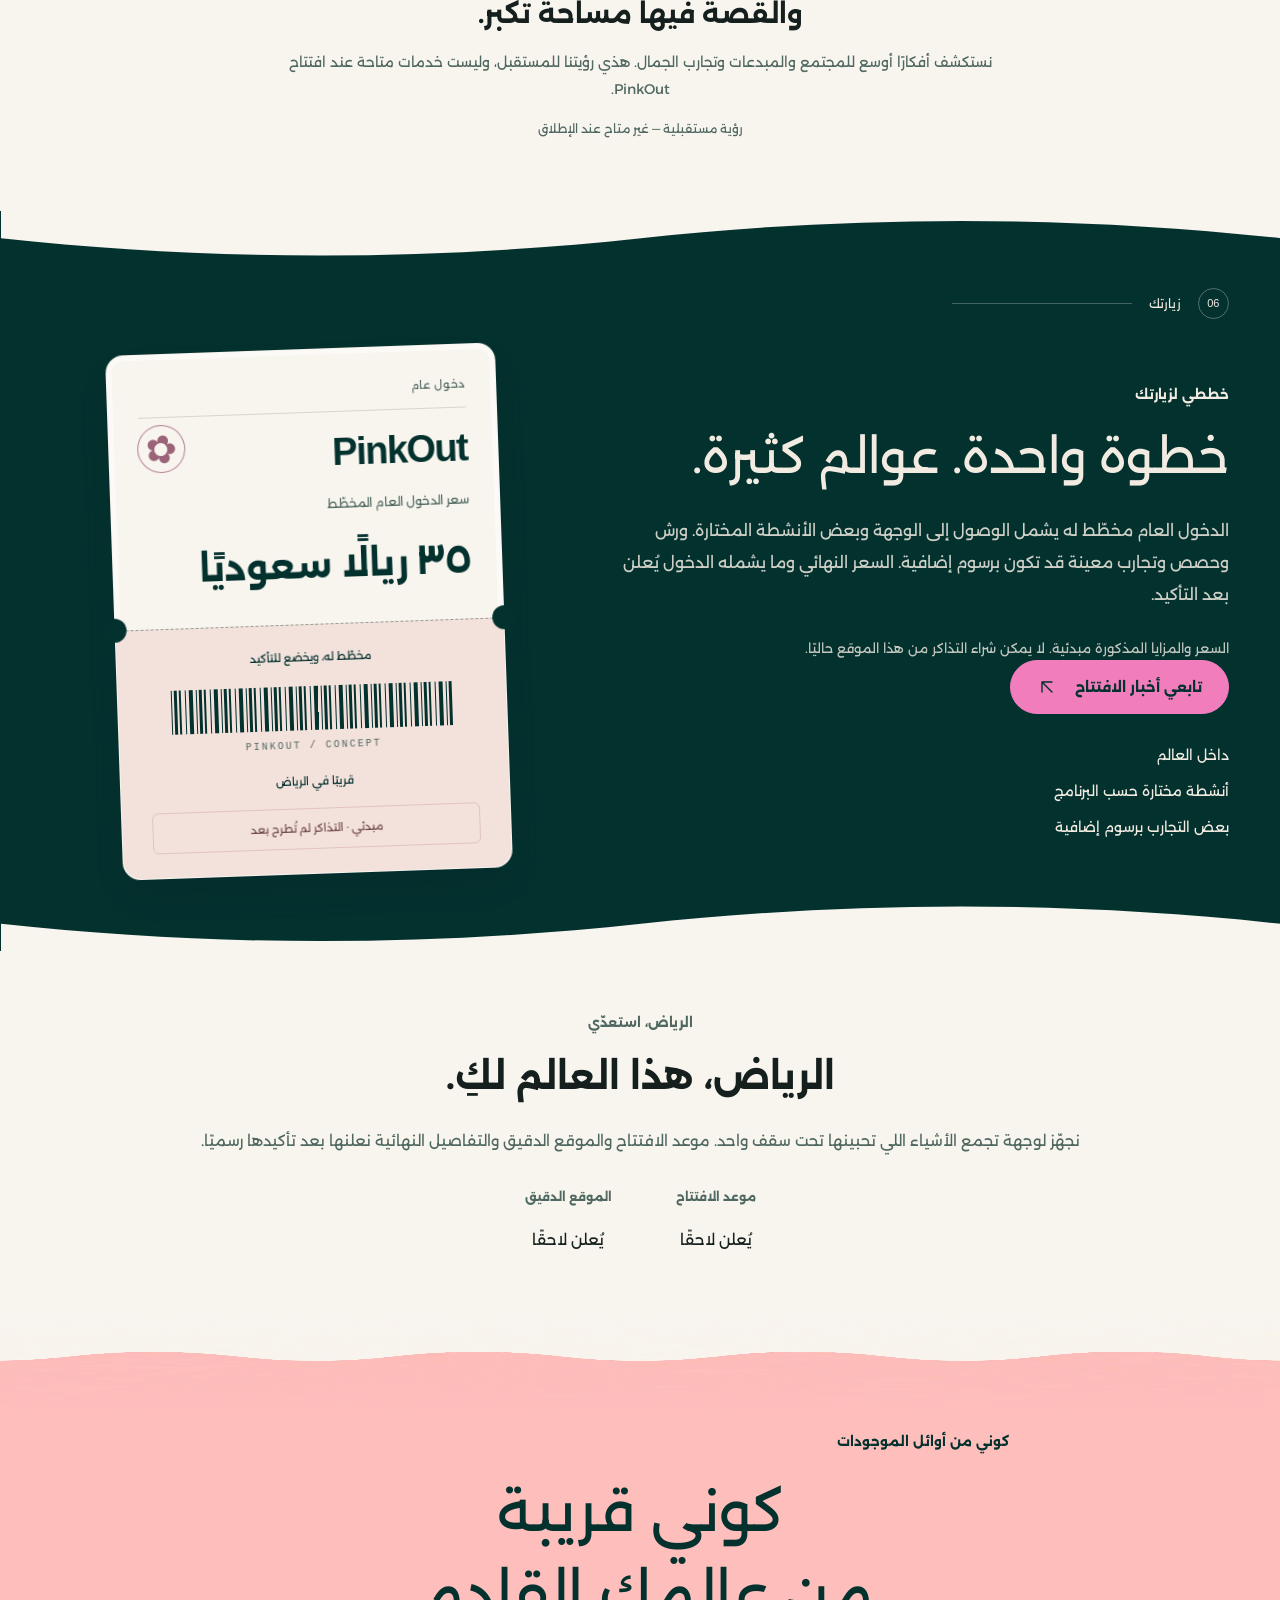
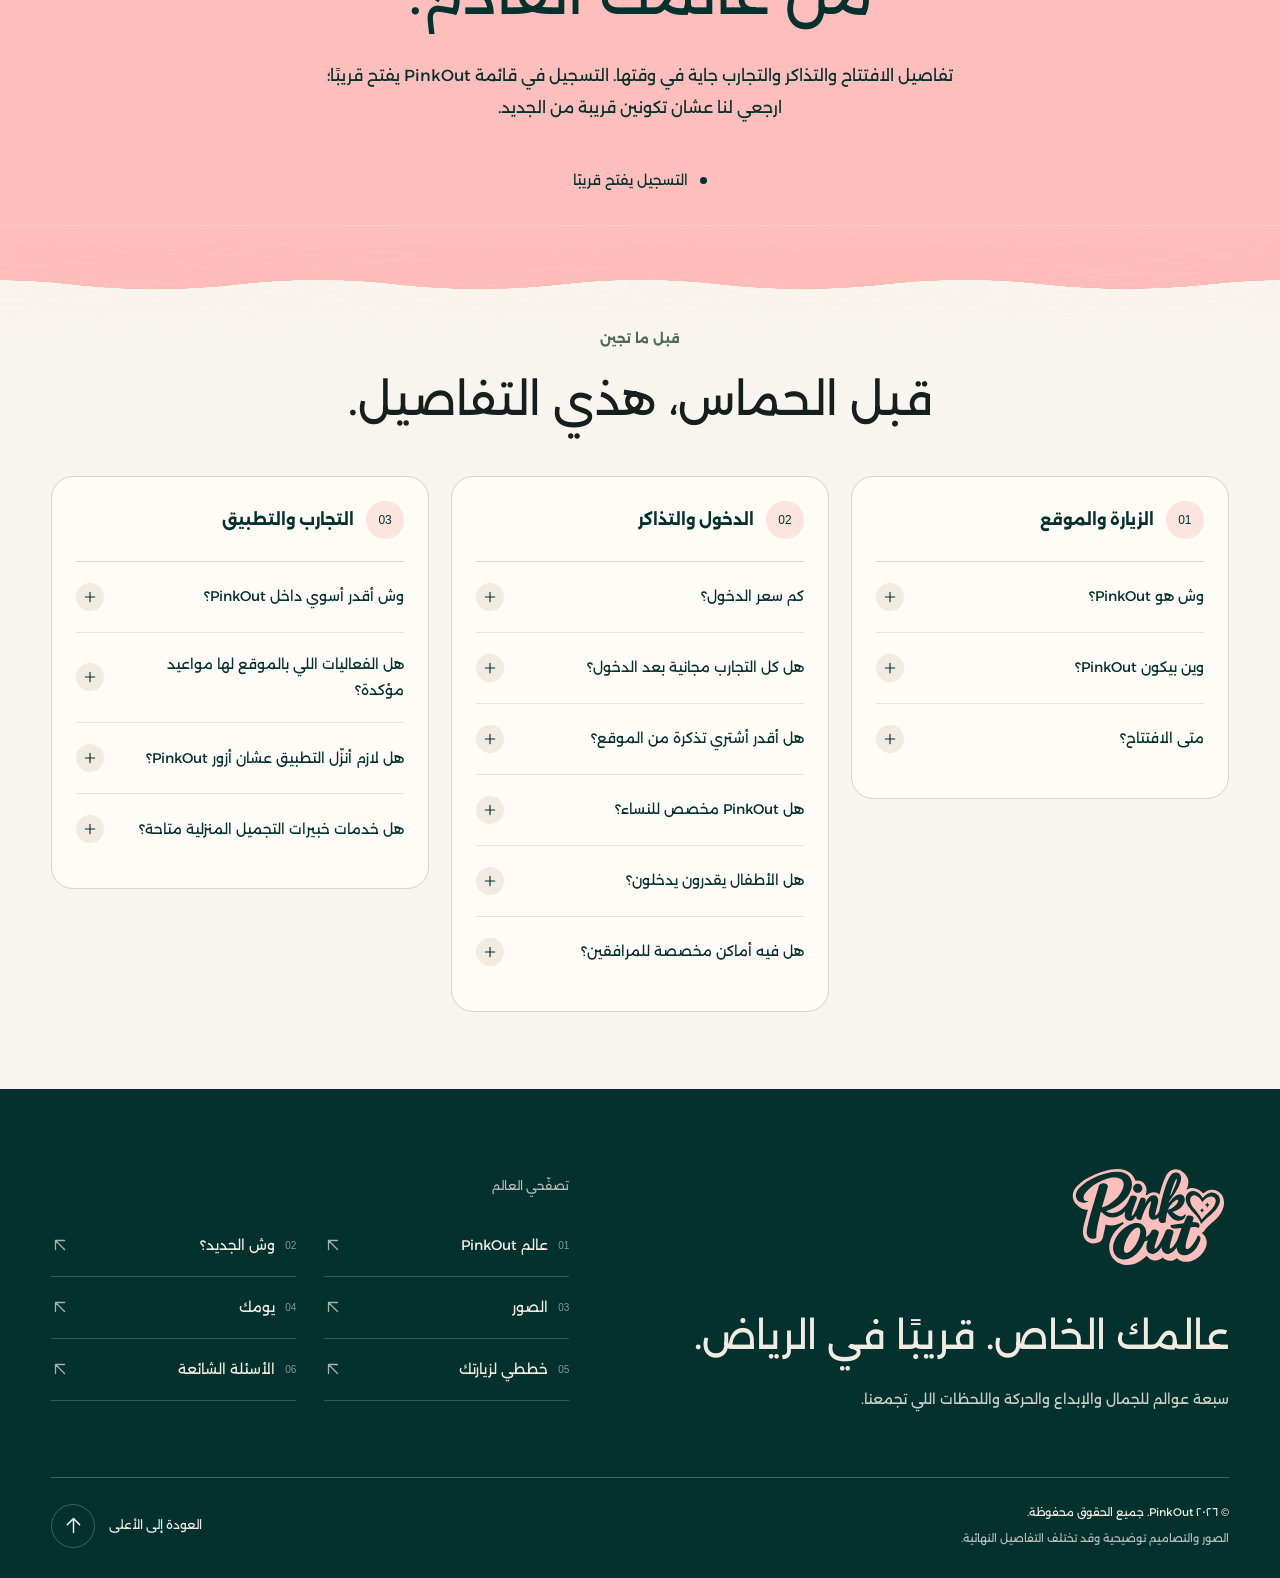
==== commit ac53d4cc: "google" ====
--- a/index.html
+++ b/index.html
@@ -3,6 +3,7 @@
 
 <head>
       <meta charset="utf-8">
+      <meta name="google-site-verification" content="buCgUKu0uqV7ozhLEMEN0J8_cslQNAoWYJB0u2M0Vng">
       <meta name="viewport" content="width=device-width, initial-scale=1">
       <meta name="theme-color" content="#03312e">
       <title>PinkOut | عالمك الخاص — قريبًا في الرياض</title>
@@ -2090,4 +2091,4 @@
 
 
 </body>
-</html>+</html>
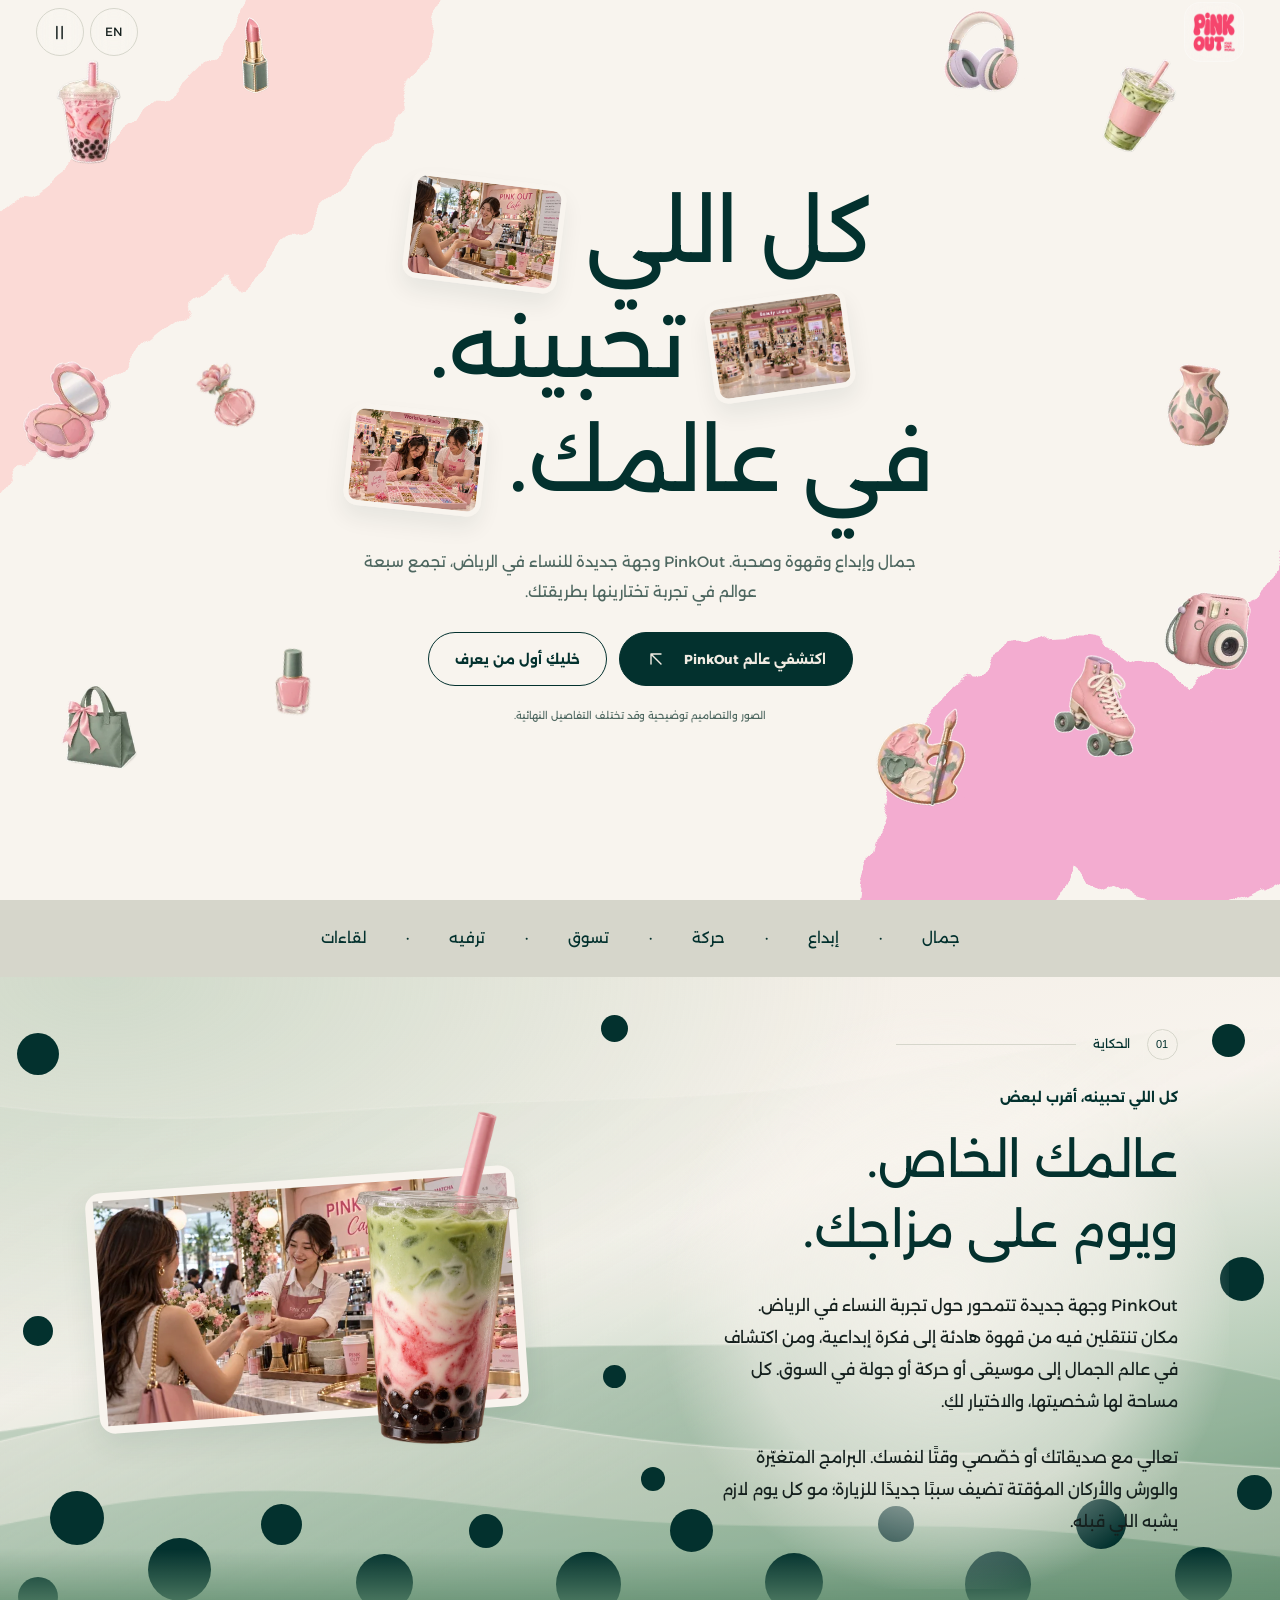
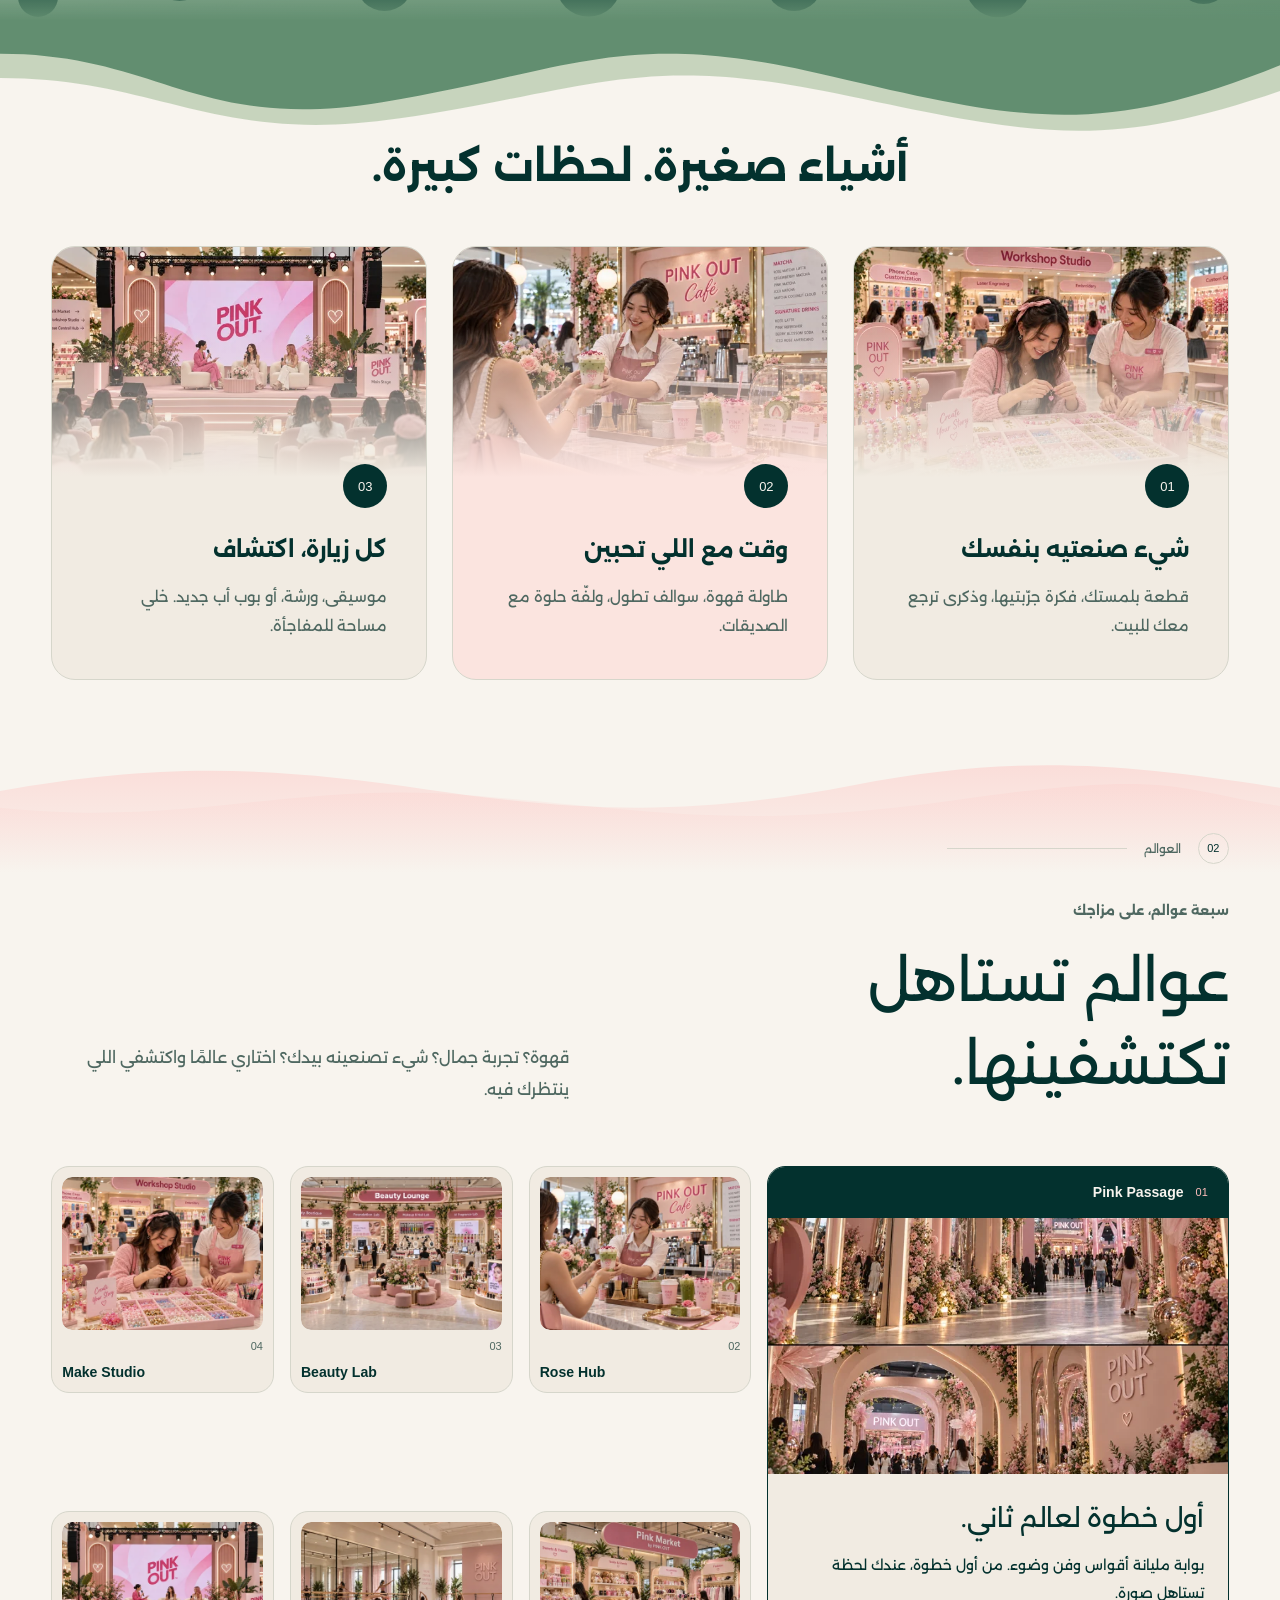
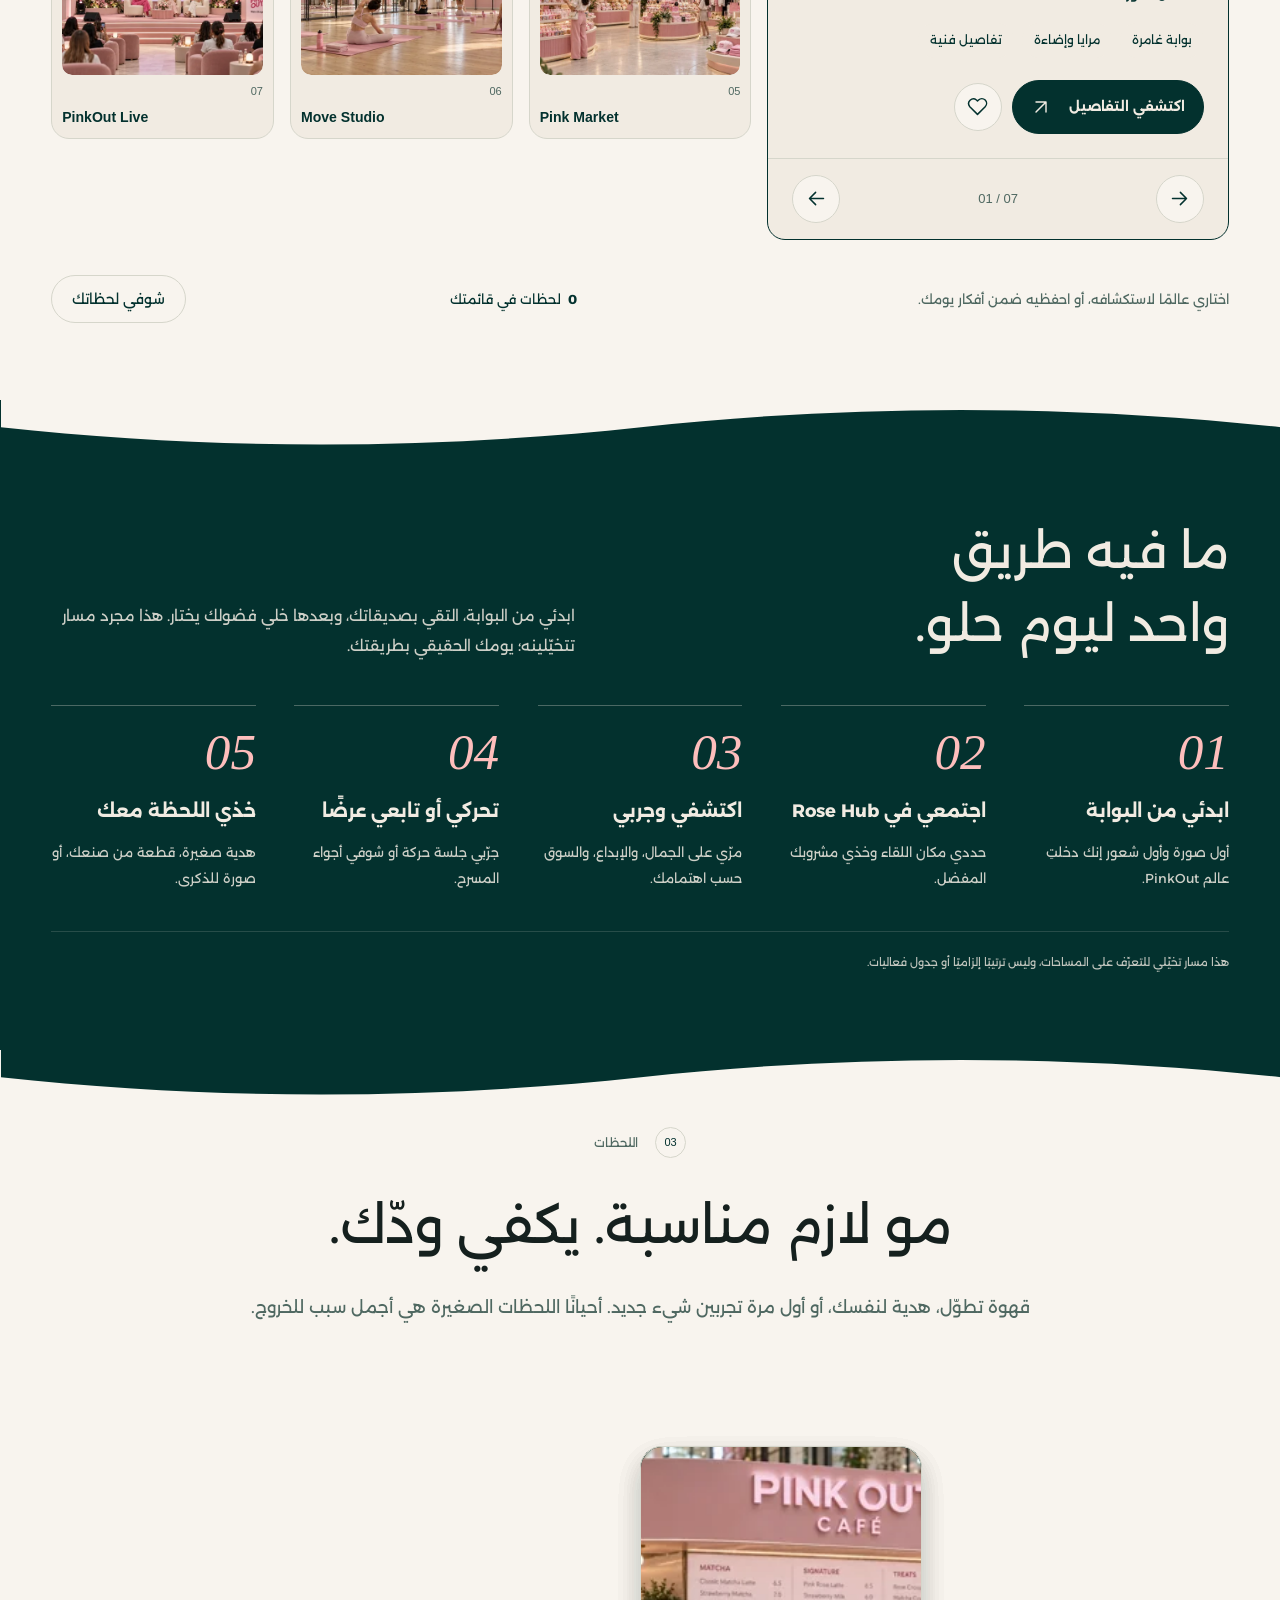
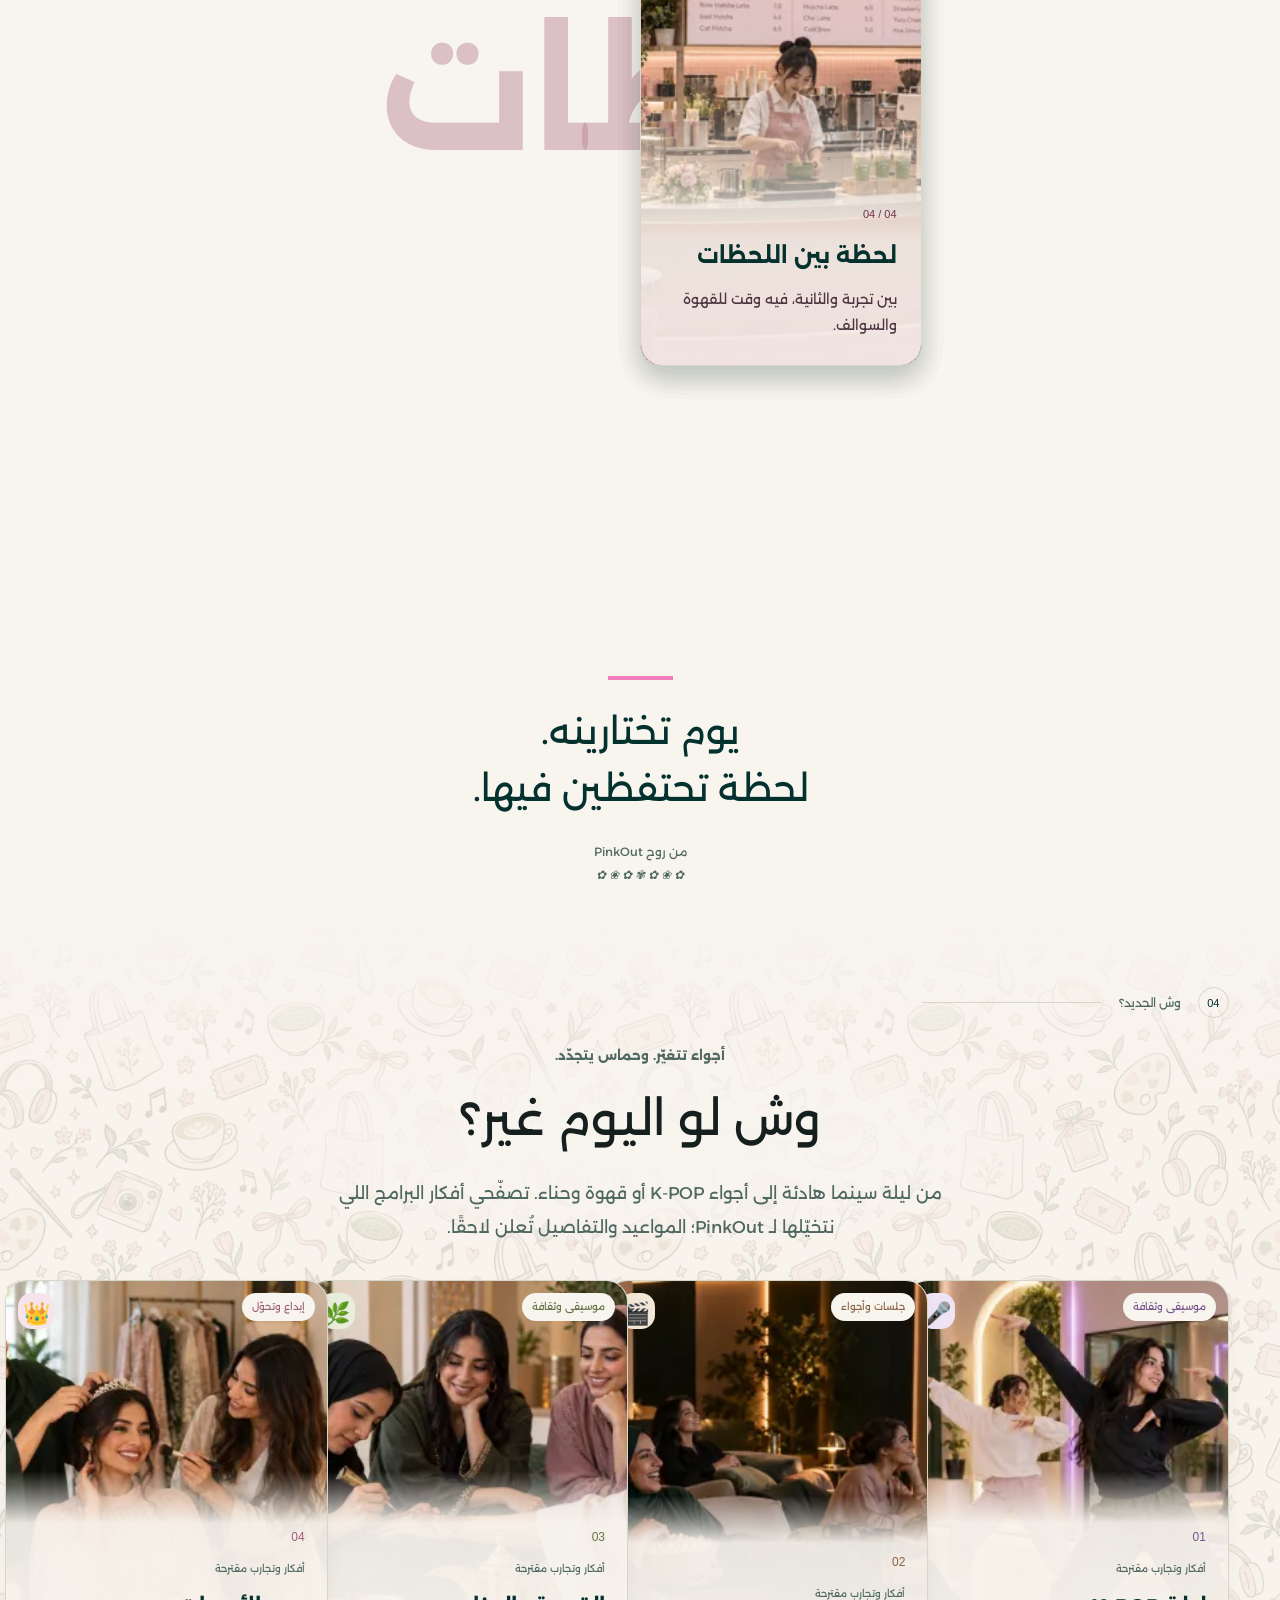
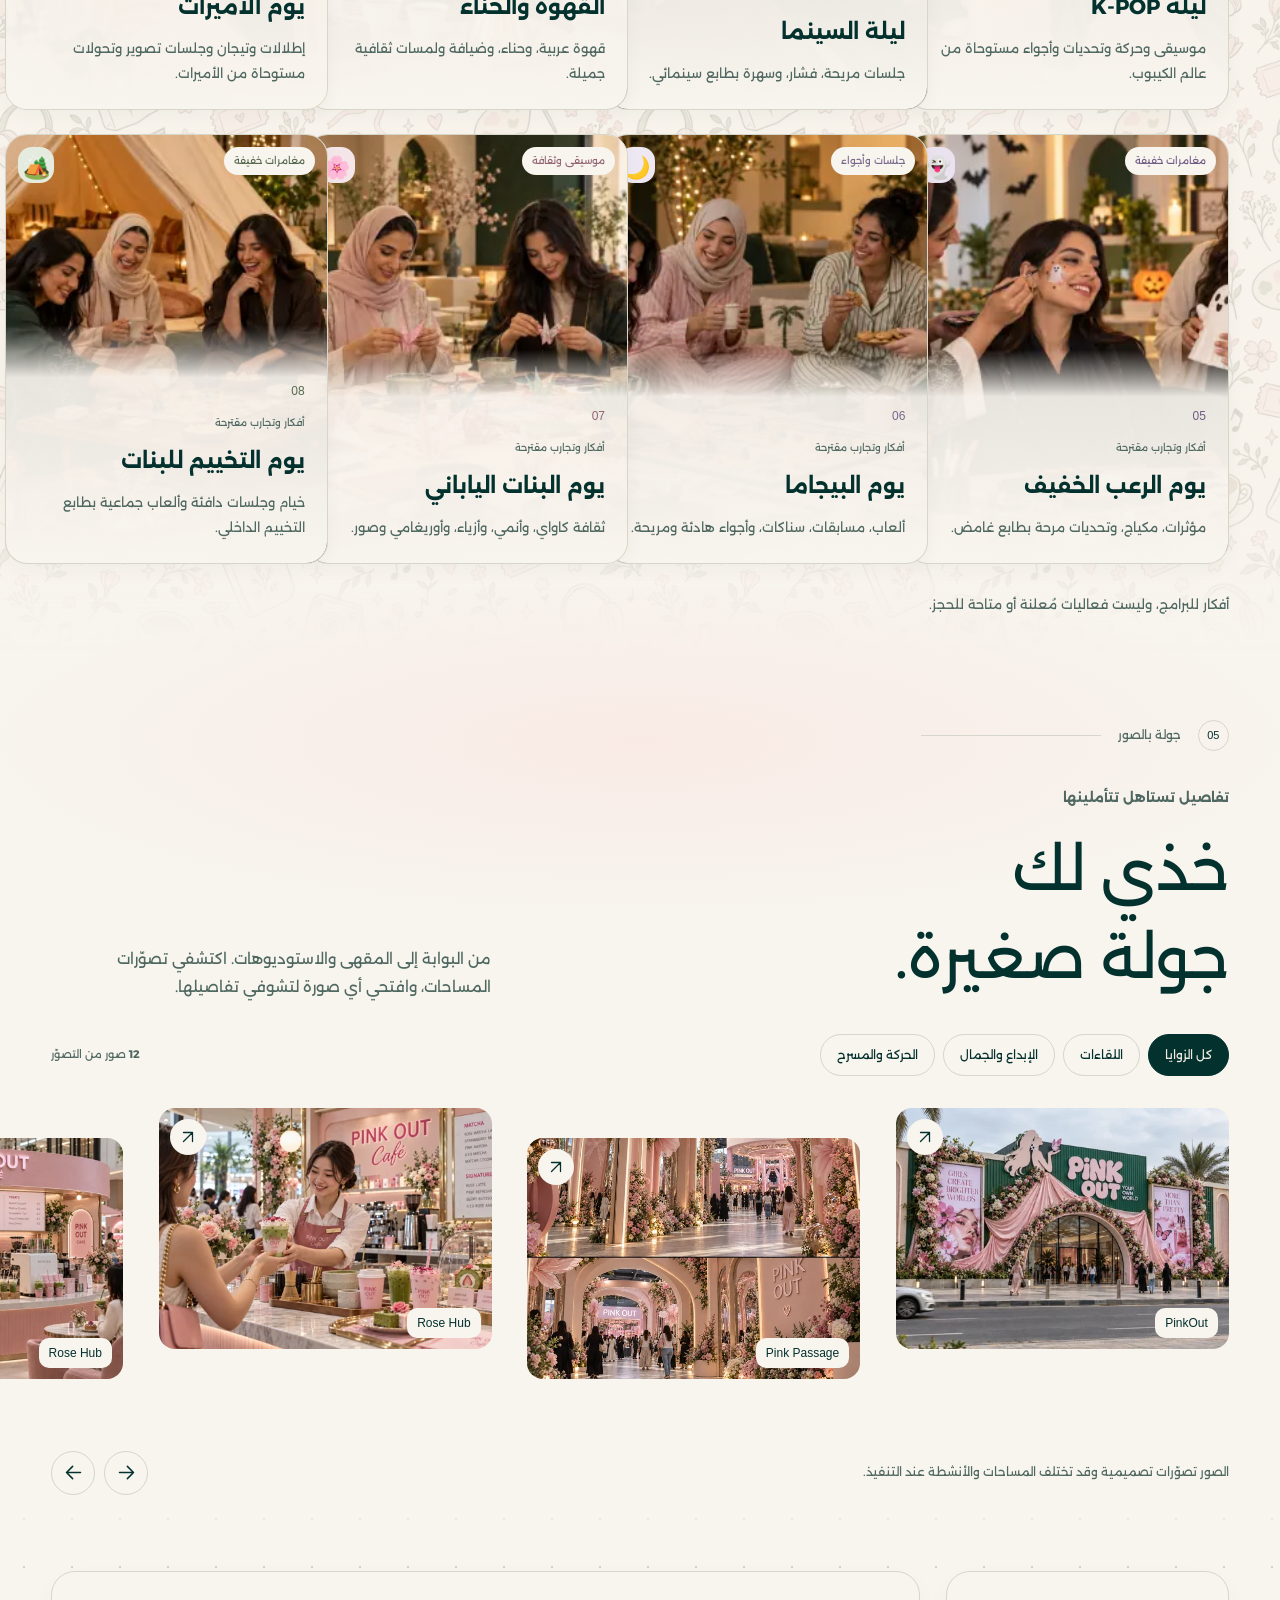
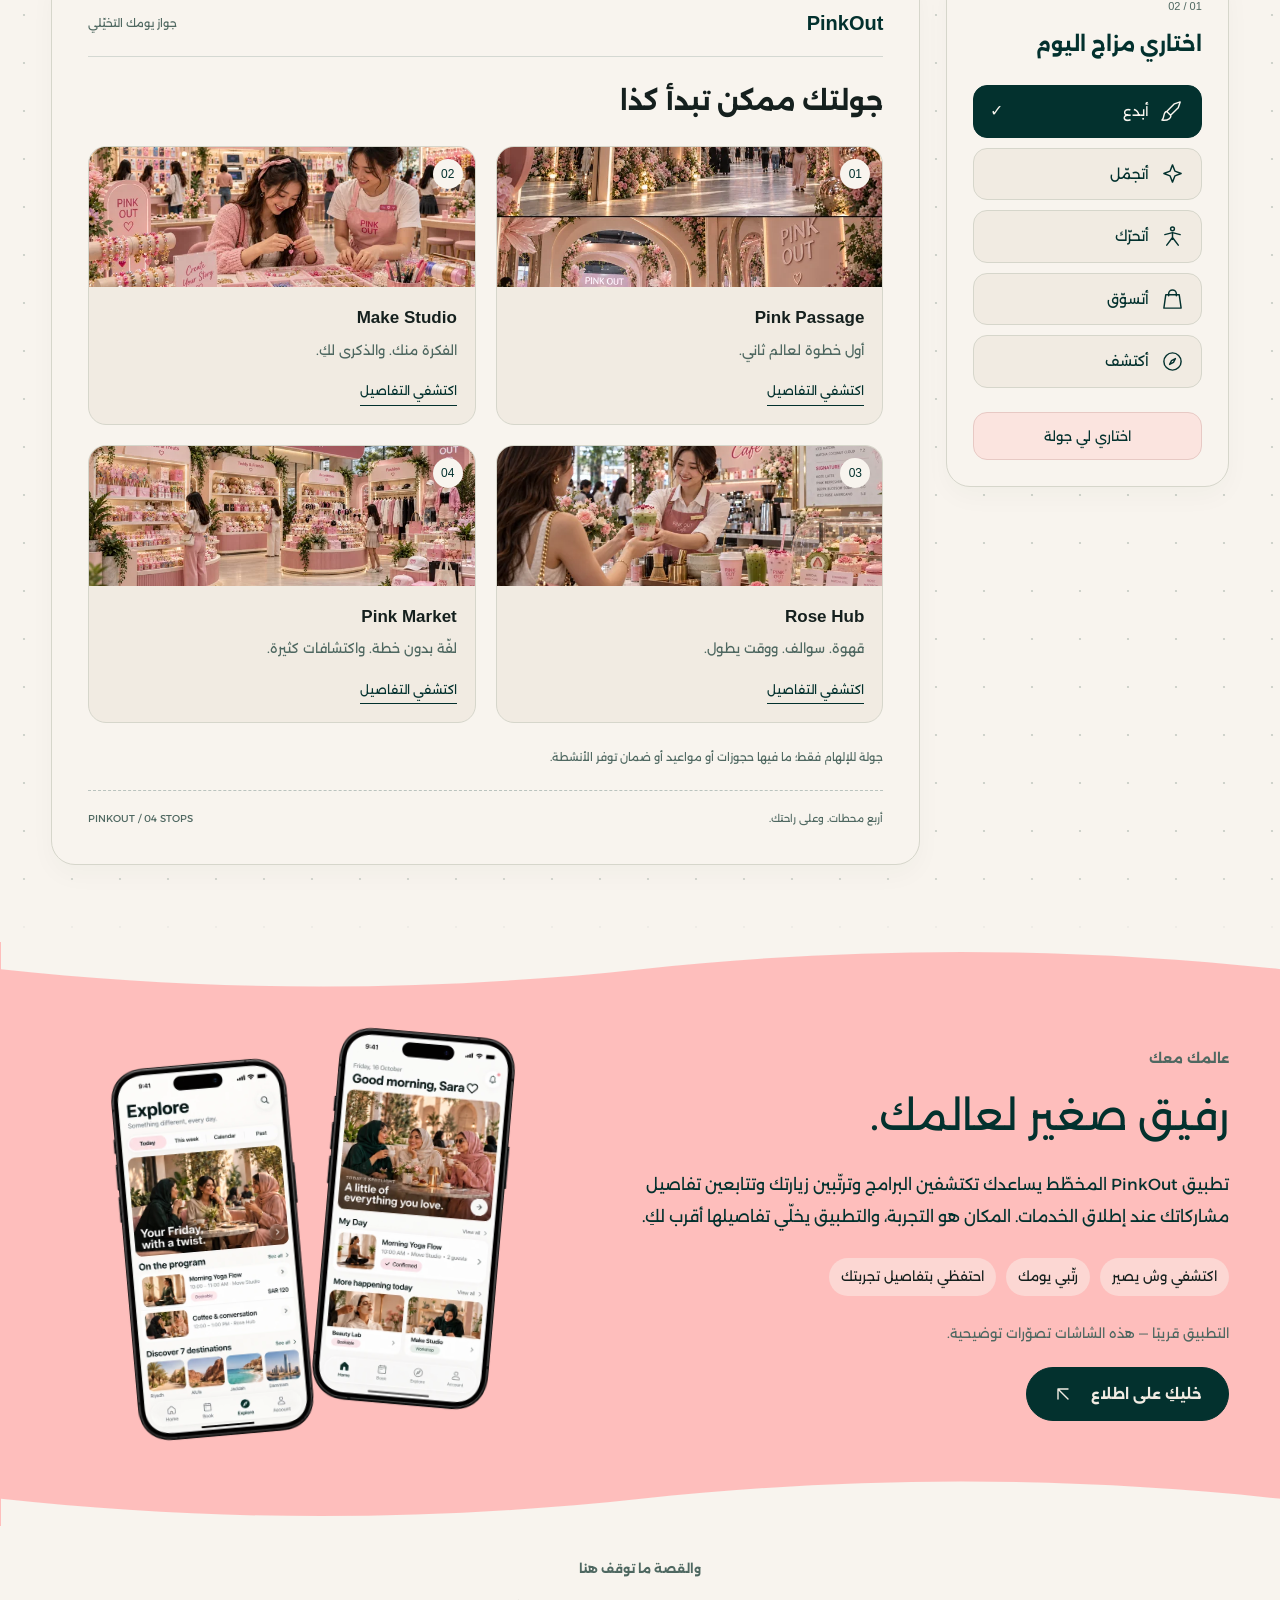
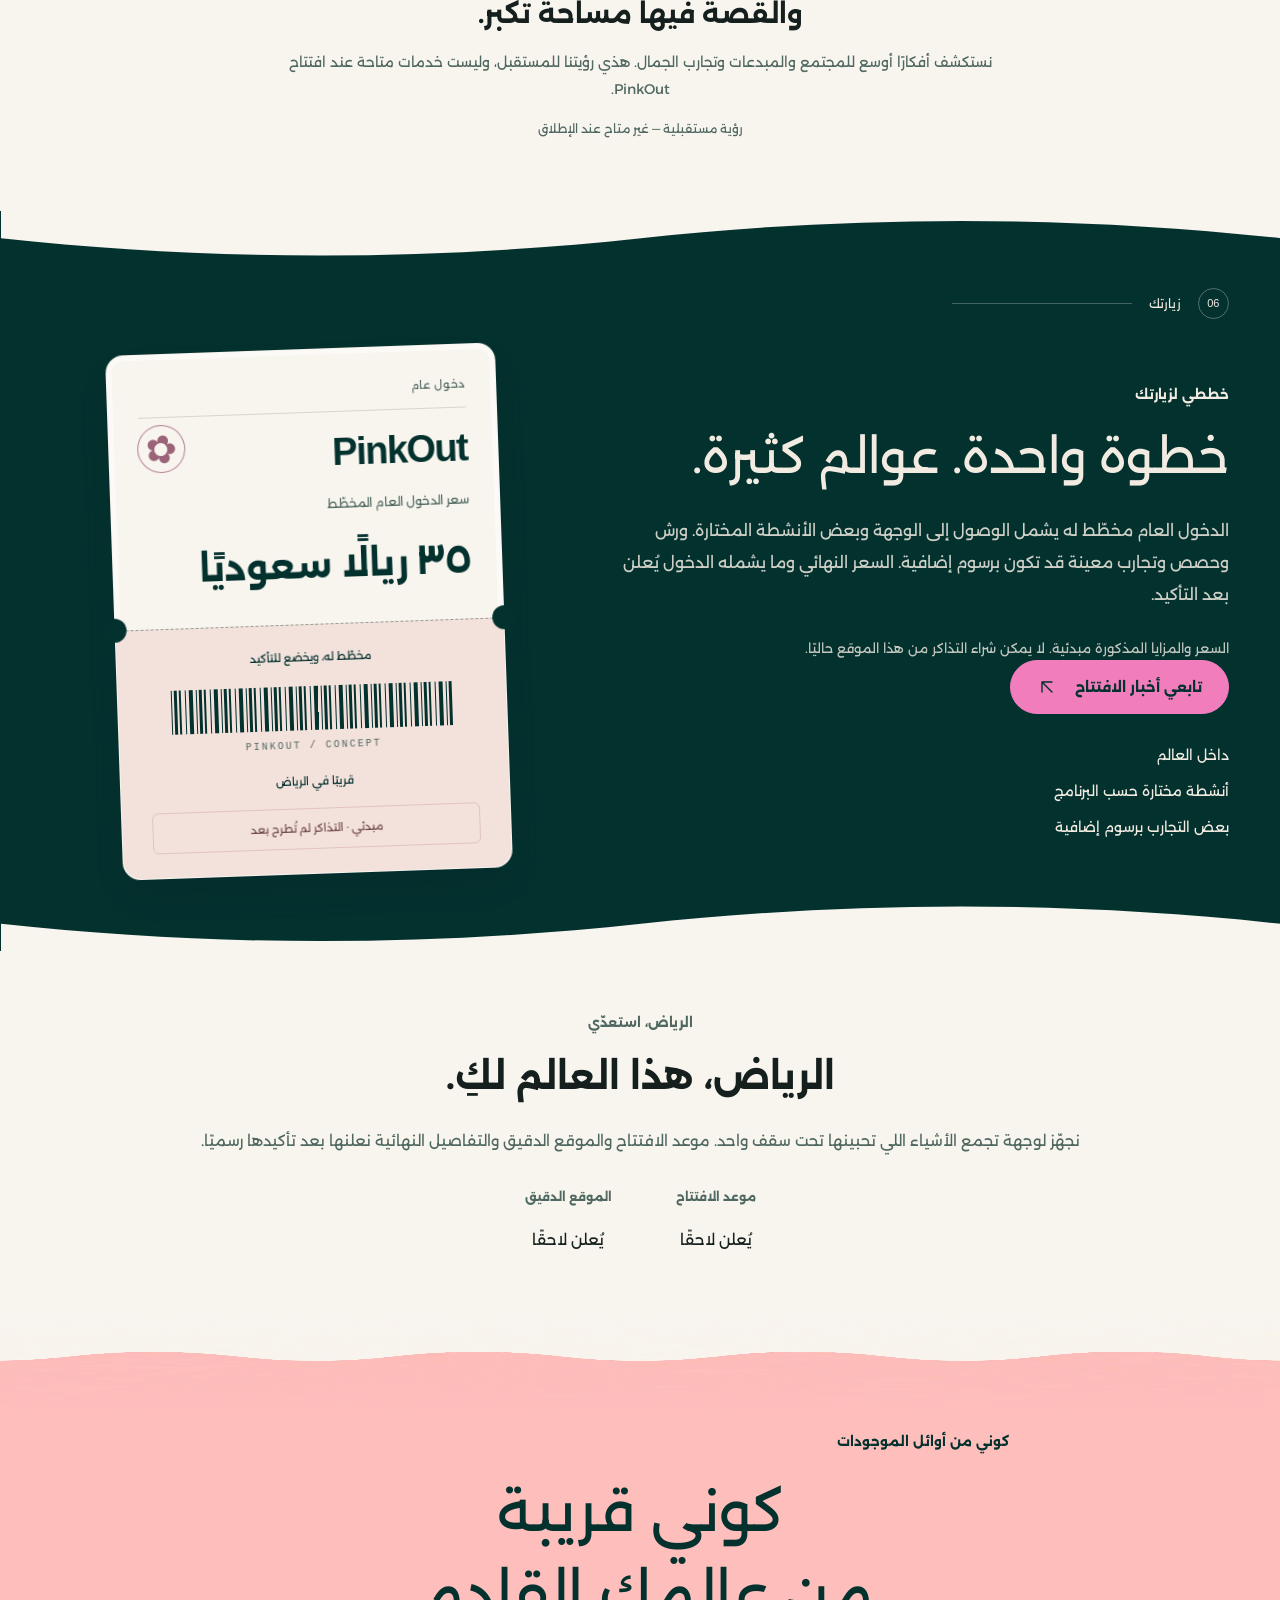
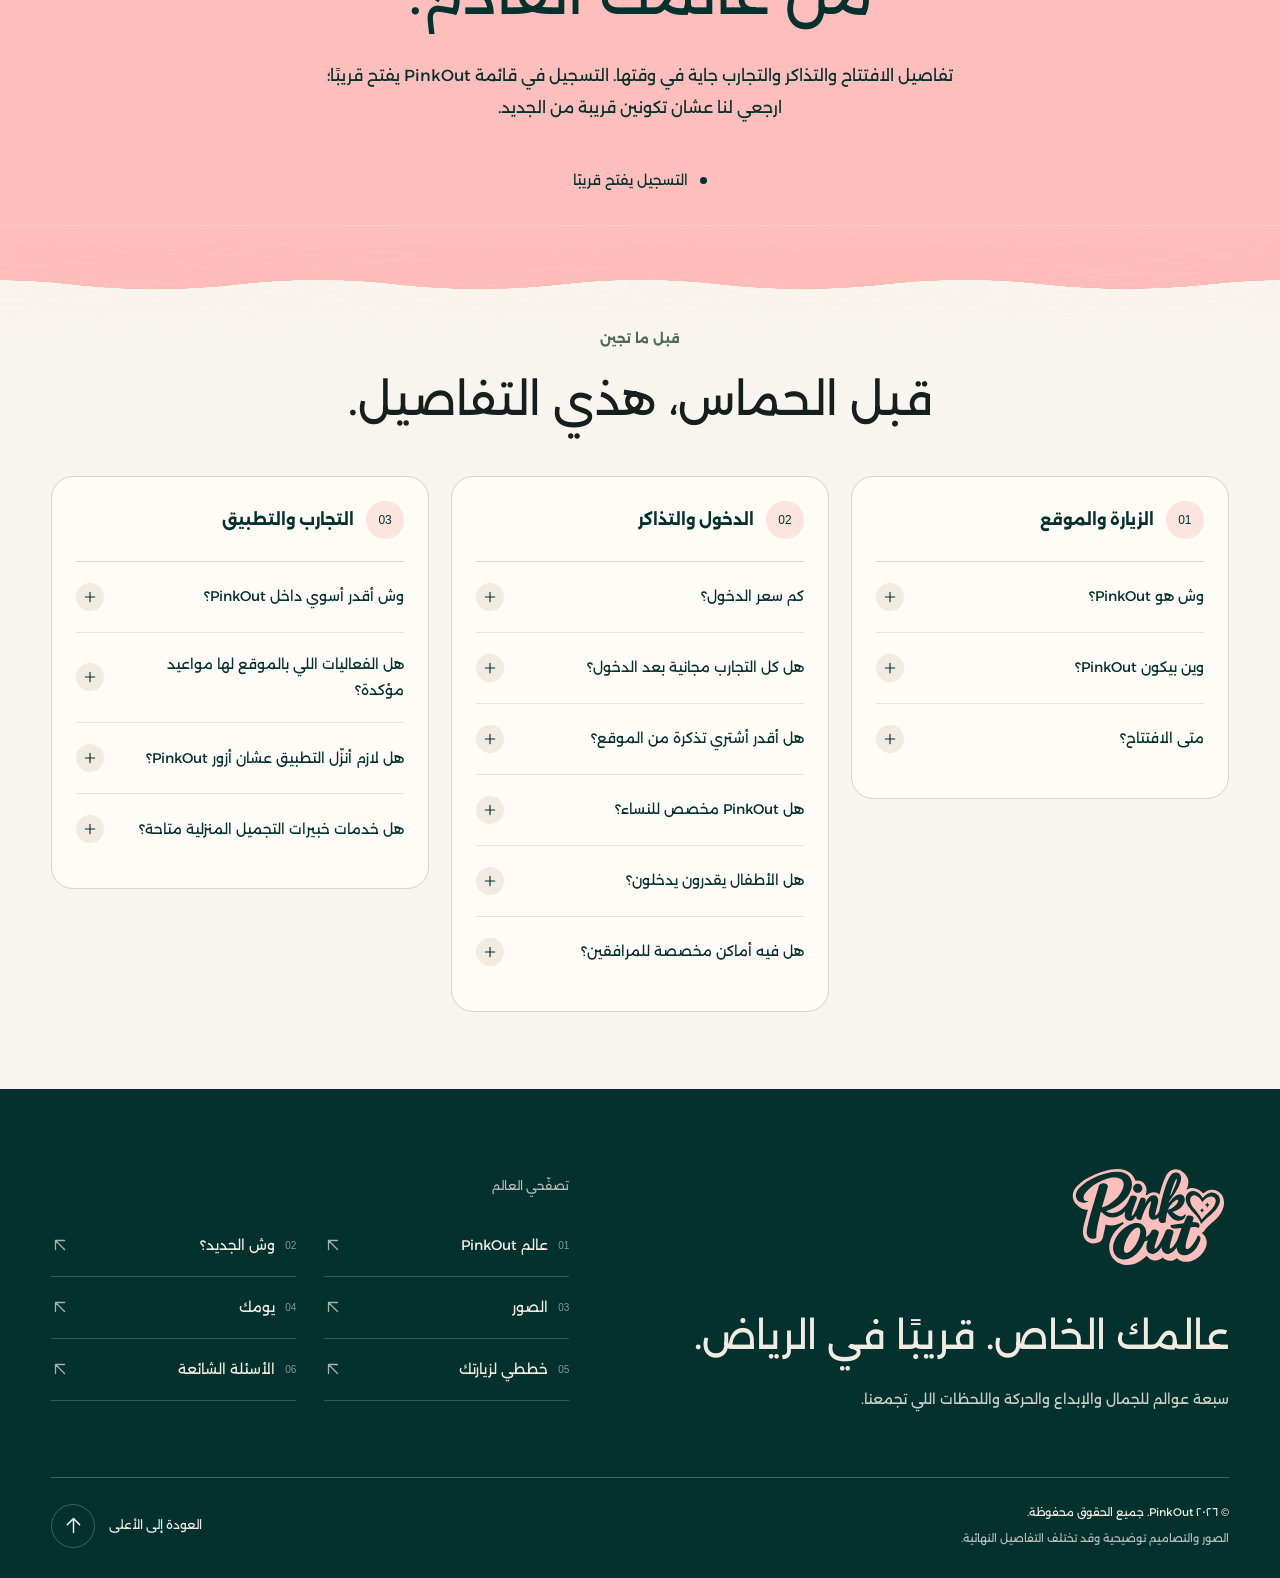
==== commit ae7f857e: "fix" ====
--- a/index.html
+++ b/index.html
@@ -3,7 +3,6 @@
 
 <head>
       <meta charset="utf-8">
-      <meta name="google-site-verification" content="buCgUKu0uqV7ozhLEMEN0J8_cslQNAoWYJB0u2M0Vng">
       <meta name="viewport" content="width=device-width, initial-scale=1">
       <meta name="theme-color" content="#03312e">
       <title>PinkOut | عالمك الخاص — قريبًا في الرياض</title>
@@ -13,7 +12,8 @@
       <meta property="og:description" content="سبع وجهات، وفرص كثيرة للاستكشاف. قريبًا في الرياض.">
       <meta property="og:type" content="website">
       <meta property="og:image" content="https://pinkoutsa.com/assets/photographic/hero.webp">
-      <link rel="icon" type="image/svg+xml" href="assets/logo.svg">
+      <link rel="icon" type="image/png" sizes="96x96" href="/favicon.png">
+      <link rel="shortcut icon" href="/favicon.ico">
       <link rel="preload" href="assets/alexandria-regular.ttf" as="font" type="font/ttf" crossorigin="">
       <script defer src="content.js?v=20261015-footer-layout"></script>
       <script defer src="app.js?v=20261015-faq-refresh"></script>
